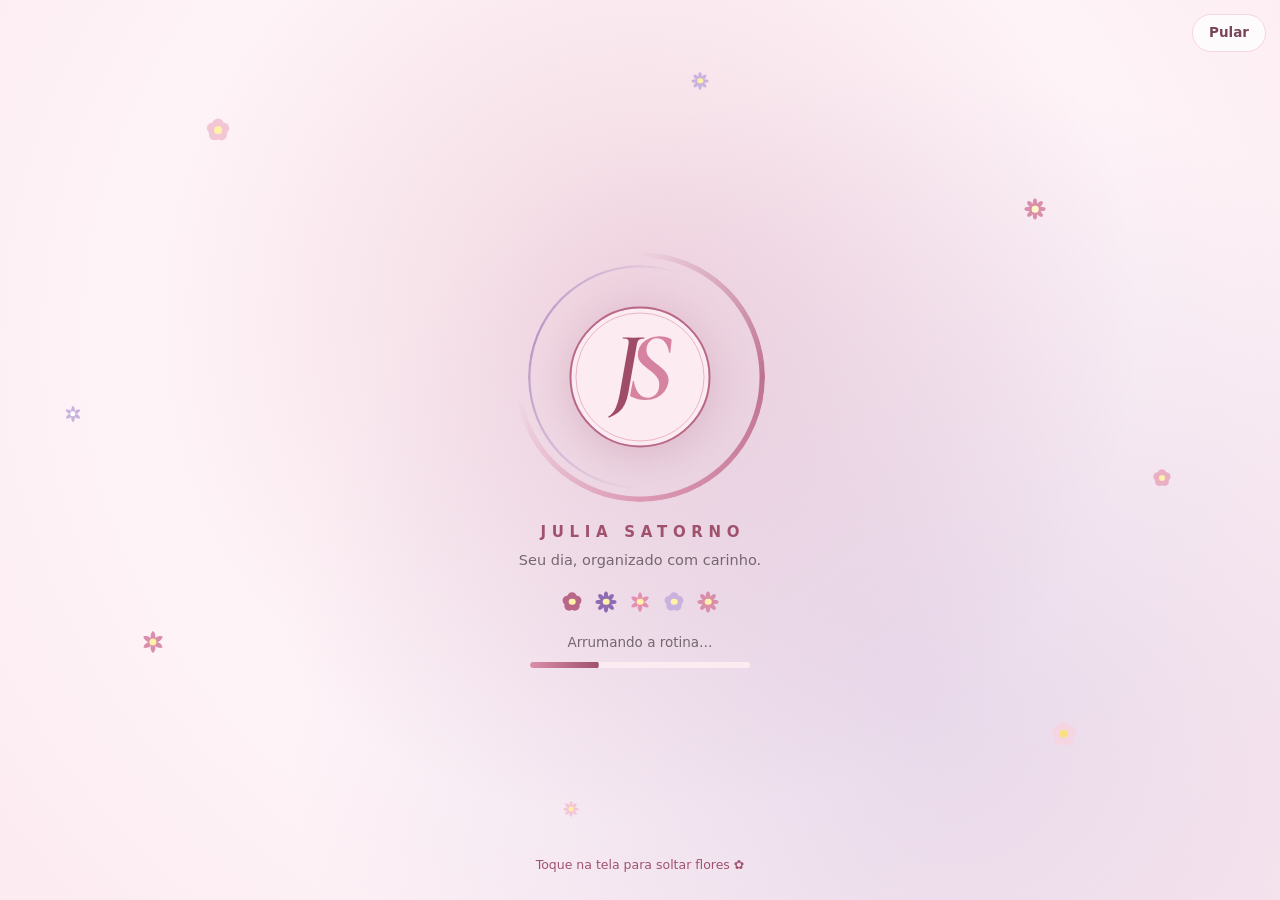
==== index.html @ 81d5b89b "Versão 2.4.1: com treino em andamento, o app abre direto nele - Abrir ou voltar para o app com trein" ====
<!doctype html>
<html lang="pt-BR">
<head>
  <meta charset="utf-8">
  <meta name="viewport" content="width=device-width, initial-scale=1, viewport-fit=cover">
  <title>J.S.</title>
  <meta name="description" content="J.S. — rotina, treino, alimentação, cronograma capilar, corpo e finanças da Julia Satorno.">
  <meta name="theme-color" content="#FFF7FA">
  <script>
    // Decide antes da primeira pintura se a intro aparece (evita "piscar" quando está desligada).
    // Também decide se as animações ficam reduzidas (preferência do sistema, a menos que a usuária force).
    (function (h) {
      var d = {};
      try { d = JSON.parse(localStorage.getItem('js-app-dados') || '{}') || {}; } catch (e) { /* sem dados */ }
      var s = d.settings || {};
      // Para onde o app abre. O toque atrás do próprio celular só consegue "abrir o app";
      // então, com treino em andamento ou num dia de treino ainda não feito, ele abre direto no treino.
      // settings.openWorkout: 'auto' (padrão) | 'sempre' | 'nunca'.
      window.JS_OPEN = function (d, now) {
        if (!d || typeof d !== 'object') return null;
        var st = d.settings || {}, mode = st.openWorkout || 'auto';
        var ses = d.workoutSessions || [];
        var p = function (n) { return (n < 10 ? '0' : '') + n; };
        var key = now.getFullYear() + '-' + p(now.getMonth() + 1) + '-' + p(now.getDate());
        // Treino em andamento: abre nele se for de hoje ou se teve série nas últimas 6 horas
        // (conta a partir da última série, não só do início do treino).
        var lastAct = function (x) {
          var t = new Date(x.startedAt).getTime() || 0;
          (x.items || []).forEach(function (it) { (it && it.sets || []).forEach(function (st) { var a = new Date(st && st.at).getTime(); if (a > t) t = a; }); });
          return t;
        };
        for (var i = 0; i < ses.length; i++) {
          if (ses[i] && ses[i].status === 'active' && (ses[i].date === key || now - lastAct(ses[i]) < 6 * 3600000)) return 'sessao';
        }
        if (mode === 'nunca') return null;
        var plans = d.workoutPlans || [];
        if (!plans.length) return null;
        if (mode === 'sempre') return 'treino';
        var w = d.workout || {}, id = (w.overrides && w.overrides[key]) || (w.week && w.week[now.getDay()]);
        if (!id || id === 'rest' || !plans.some(function (x) { return x && x.id === id; })) return null;
        return ses.some(function (x) { return x && x.date === key && x.status === 'done'; }) ? null : 'treino';
      };
      var asked = (location.hash || '').replace(/^#\/?/, '');
      var auto = window.JS_OPEN(d, new Date()), nav = '';
      try { nav = ((performance.getEntriesByType('navigation') || [])[0] || {}).type || ''; } catch (e) { /* navegador antigo */ }
      // #/registro (atalho "Registro rápido" do ícone): abre a telinha, também sem a intro.
      // Com treino em andamento, abrir o app sempre leva para ele, mesmo que o endereço guardado
      // no ícone tenha outra aba (ex.: #/inicio). Só recarregar a página mantém a aba que estava aberta.
      var target = asked === 'registro' ? 'registro' : (auto === 'sessao' && nav !== 'reload') ? 'sessao' : asked ? null : auto;
      if (target && target !== 'registro') history.replaceState(null, '', '#/' + target);
      window.JS_OPENED_TARGET = target;
      // Abrindo direto no treino, pula a intro (é para ser rápido).
      if (s.intro !== false && !target) h.classList.add('intro-on');
      var sys = !!(window.matchMedia && matchMedia('(prefers-reduced-motion: reduce)').matches);
      if (sys && s.animations !== 'on') h.classList.add('reduce-motion');
    })(document.documentElement);
  </script>
  <meta name="color-scheme" content="light">
  <meta name="mobile-web-app-capable" content="yes">
  <meta name="apple-mobile-web-app-capable" content="yes">
  <meta name="apple-mobile-web-app-title" content="J.S.">
  <meta name="apple-mobile-web-app-status-bar-style" content="default">
  <link rel="manifest" href="manifest.webmanifest">
  <link rel="icon" href="icons/favicon.svg" type="image/svg+xml">
  <link rel="icon" href="icons/icon-192.png" type="image/png" sizes="192x192">
  <link rel="apple-touch-icon" href="icons/apple-touch-icon.png">
  <link rel="stylesheet" href="css/style.css">
  <link rel="stylesheet" href="css/v2.css">
</head>
<body>
  <!--logo:inicio--><svg width="0" height="0" style="position:absolute" aria-hidden="true" focusable="false"><defs><path id="js-j" transform="translate(256 256) scale(0.9305) translate(-264.07 -280.22)" pathLength="1" d="M178.75 392.11L178.75 392.11Q178.21 392.38 177.40 391.03Q176.59 389.68 177.13 389.14L177.13 389.14Q189.82 381.58 196.84 366.46Q203.86 351.34 207.91 329.20L207.91 329.20L231.94 193.12Q234.10 181.51 231.26 178Q228.43 174.49 217.36 174.49L217.36 174.49Q216.55 174.49 216.55 172.87Q216.55 171.25 217.36 171.25L217.36 171.25Q223.30 171.25 230.59 171.66Q237.88 172.06 245.98 172.06L245.98 172.06Q255.43 172.06 262.72 171.66Q270.01 171.25 275.68 171.25L275.68 171.25Q276.49 171.25 276.49 172.87Q276.49 174.49 275.68 174.49L275.68 174.49Q268.12 174.49 264.07 176.11Q260.02 177.73 258.13 181.78Q256.24 185.83 254.89 193.66L254.89 193.66L232.21 321.91Q228.43 342.97 221.95 356.20Q215.47 369.43 205.07 377.53Q194.68 385.63 178.75 392.11Z"/><path id="js-s" transform="translate(256 256) scale(0.9305) translate(-264.07 -280.22)" pathLength="1" d="M277.99 343.24L277.99 343.24Q268.53 343.24 258.95 341.21Q249.36 339.19 238.83 334.06L238.83 334.06Q237.75 333.25 237.21 332.04Q236.67 330.82 237.21 328.93L237.21 328.93L244.23 291.67Q244.23 290.32 245.72 290.32Q247.20 290.32 247.20 291.67L247.20 291.67Q249.63 305.98 254.49 316.24Q259.36 326.50 266.91 332.04Q274.47 337.57 285.00 337.57L285.00 337.57Q292.83 337.57 299.45 334.19Q306.06 330.82 310.65 324.48Q315.25 318.13 316.59 308.41L316.59 308.41Q318.75 296.53 314.84 287.89Q310.92 279.25 303.63 272.37Q296.34 265.48 287.97 259.54L287.97 259.54Q279.61 253.33 272.04 246.58Q264.49 239.83 260.57 231.06Q256.65 222.28 258.81 210.13L258.81 210.13Q261.78 195.82 270.69 186.64Q279.61 177.46 291.89 172.87Q304.17 168.28 317.13 168.28L317.13 168.28Q324.15 168.28 331.99 169.76Q339.81 171.25 347.91 174.76L347.91 174.76Q351.69 176.65 351.15 179.35L351.15 179.35L347.38 212.56Q347.11 213.64 345.75 213.64Q344.40 213.64 344.13 212.56L344.13 212.56Q342.25 201.22 337.79 192.44Q333.33 183.67 326.72 178.54Q320.11 173.41 310.92 173.41L310.92 173.41Q302.01 173.41 296.07 177.46Q290.13 181.51 286.76 187.58Q283.38 193.66 282.31 199.60L282.31 199.60Q280.41 210.40 284.19 218.09Q287.97 225.79 295.13 232Q302.28 238.21 310.12 244.42L310.12 244.42Q319.02 250.90 327.13 258.19Q335.23 265.48 339.68 274.93Q344.13 284.38 341.98 297.07L341.98 297.07Q339.54 309.76 331.44 320.29Q323.34 330.82 309.98 337.03Q296.62 343.24 277.99 343.24Z"/><path id="js-word" d="M-2.30 19.30L-2.30 19.30Q-2.50 19.40-2.80 18.90Q-3.10 18.40-2.90 18.20L-2.90 18.20Q1.80 15.40 4.40 9.80Q7 4.20 8.50-4L8.50-4L17.40-54.40Q18.20-58.70 17.15-60Q16.10-61.30 12-61.30L12-61.30Q11.70-61.30 11.70-61.90Q11.70-62.50 12-62.50L12-62.50Q14.20-62.50 16.90-62.35Q19.60-62.20 22.60-62.20L22.60-62.20Q26.10-62.20 28.80-62.35Q31.50-62.50 33.60-62.50L33.60-62.50Q33.90-62.50 33.90-61.90Q33.90-61.30 33.60-61.30L33.60-61.30Q30.80-61.30 29.30-60.70Q27.80-60.10 27.10-58.60Q26.40-57.10 25.90-54.20L25.90-54.20L17.50-6.70Q16.10 1.10 13.70 6Q11.30 10.90 7.45 13.90Q3.60 16.90-2.30 19.30ZM37.80 0.90L37.80 0.90Q35.50 0.90 34.05-0.50Q32.60-1.90 32.60-4.30L32.60-4.30Q32.60-6.60 34-7.95Q35.40-9.30 37.80-9.30L37.80-9.30Q40.20-9.30 41.55-7.95Q42.90-6.60 42.90-4.30L42.90-4.30Q42.90 0.90 37.80 0.90ZM69.70 1.20L69.70 1.20Q66.20 1.20 62.65 0.45Q59.10-0.30 55.20-2.20L55.20-2.20Q54.80-2.50 54.60-2.95Q54.40-3.40 54.60-4.10L54.60-4.10L57.20-17.90Q57.20-18.40 57.75-18.40Q58.30-18.40 58.30-17.90L58.30-17.90Q59.20-12.60 61.00-8.80Q62.80-5 65.60-2.95Q68.40-0.90 72.30-0.90L72.30-0.90Q75.20-0.90 77.65-2.15Q80.10-3.40 81.80-5.75Q83.50-8.10 84-11.70L84-11.70Q84.80-16.10 83.35-19.30Q81.90-22.50 79.20-25.05Q76.50-27.60 73.40-29.80L73.40-29.80Q70.30-32.10 67.50-34.60Q64.70-37.10 63.25-40.35Q61.80-43.60 62.60-48.10L62.60-48.10Q63.70-53.40 67-56.80Q70.30-60.20 74.85-61.90Q79.40-63.60 84.20-63.60L84.20-63.60Q86.80-63.60 89.70-63.05Q92.60-62.50 95.60-61.20L95.60-61.20Q97-60.50 96.80-59.50L96.80-59.50L95.40-47.20Q95.30-46.80 94.80-46.80Q94.30-46.80 94.20-47.20L94.20-47.20Q93.50-51.40 91.85-54.65Q90.20-57.90 87.75-59.80Q85.30-61.70 81.90-61.70L81.90-61.70Q78.60-61.70 76.40-60.20Q74.20-58.70 72.95-56.45Q71.70-54.20 71.30-52L71.30-52Q70.60-48 72-45.15Q73.40-42.30 76.05-40Q78.70-37.70 81.60-35.40L81.60-35.40Q84.90-33 87.90-30.30Q90.90-27.60 92.55-24.10Q94.20-20.60 93.40-15.90L93.40-15.90Q92.50-11.20 89.50-7.30Q86.50-3.40 81.55-1.10Q76.60 1.20 69.70 1.20ZM104.90 0.90L104.90 0.90Q102.60 0.90 101.15-0.50Q99.70-1.90 99.70-4.30L99.70-4.30Q99.70-6.60 101.10-7.95Q102.50-9.30 104.90-9.30L104.90-9.30Q107.30-9.30 108.65-7.95Q110-6.60 110-4.30L110-4.30Q110 0.90 104.90 0.90Z"/></defs></svg><!--logo:fim-->

  <!-- Intro animada (js/intro.js). Fica visível só com a classe "intro-on" no <html>. -->
  <div id="intro" class="intro" aria-hidden="true">
    <div class="intro-glow g1"></div>
    <div class="intro-glow g2"></div>
    <div class="intro-petals">
      <i class="flw f1" style="--t:13%;--l:16%;--s:26px;--c:#F3C6D6;--d:3.6s;--dl:0s"></i>
      <i class="flw f2" style="--t:22%;--l:80%;--s:22px;--c:#D98EAA;--cc:#FFF6C9;--d:4.1s;--dl:.5s"></i>
      <i class="flw f3" style="--t:70%;--l:11%;--s:24px;--c:#D98EAA;--d:3.3s;--dl:.9s"></i>
      <i class="flw f1" style="--t:80%;--l:82%;--s:28px;--c:#F5D5E1;--cc:#F9E07F;--d:3.9s;--dl:.3s"></i>
      <i class="flw f2" style="--t:8%;--l:54%;--s:18px;--c:#C9B3DE;--d:4.4s;--dl:.7s"></i>
      <i class="flw f3" style="--t:45%;--l:5%;--s:18px;--c:#C9B3DE;--cc:#FFFFFF;--d:3.7s;--dl:1.1s"></i>
      <i class="flw f1" style="--t:52%;--l:90%;--s:20px;--c:#E9AFC4;--d:4.2s;--dl:.2s"></i>
      <i class="flw f2" style="--t:89%;--l:44%;--s:16px;--c:#F3C6D6;--d:3.5s;--dl:.6s"></i>
    </div>
    <button type="button" class="intro-skip" tabindex="-1">Pular</button>
    <div class="intro-stage">
      <div class="intro-pop">
        <div class="intro-ring"></div>
        <div class="intro-ring r2"></div>
        <svg class="intro-logo" viewBox="0 0 512 512">
          <defs>
            <clipPath id="intro-clip"><circle cx="256" cy="256" r="163"/></clipPath>
            <linearGradient id="intro-shine-g" x1="0" x2="1" y1="0" y2="0">
              <stop offset="0" stop-color="#fff" stop-opacity="0"/>
              <stop offset=".5" stop-color="#fff" stop-opacity=".8"/>
              <stop offset="1" stop-color="#fff" stop-opacity="0"/>
            </linearGradient>
          </defs>
          <!-- 1. disco rosa surge  2. anéis se desenham  3. J e S são escritos e preenchidos
               4. brilho atravessa a logo  5. estrelinhas piscam -->
          <circle class="i-disc" cx="256" cy="256" r="176" fill="#FCEBF1"/>
          <circle class="i-ring" cx="256" cy="256" r="178" fill="none" stroke="#B96788" stroke-width="5" pathLength="1"/>
          <circle class="i-ring i-ring2" cx="256" cy="256" r="164" fill="none" stroke="#D98EAA" stroke-width="1.5" pathLength="1"/>
          <use class="i-letter i-j" href="#js-j" fill="#A0526D" stroke="#A0526D"/>
          <use class="i-letter i-s" href="#js-s" fill="#D98EAA" stroke="#C27391"/>
          <g clip-path="url(#intro-clip)"><g transform="skewX(-18)"><rect class="i-shine" x="-80" y="60" width="160" height="400" fill="url(#intro-shine-g)"/></g></g>
          <g fill="#B96788">
            <g transform="translate(404 108)"><path class="i-spark k1" d="M0-16C1.6-2.4 2.4-1.6 16 0 2.4 1.6 1.6 2.4 0 16-1.6 2.4-2.4 1.6-16 0-2.4-1.6-1.6-2.4 0-16Z"/></g>
            <g transform="translate(70 196) scale(.7)"><path class="i-spark k2" d="M0-16C1.6-2.4 2.4-1.6 16 0 2.4 1.6 1.6 2.4 0 16-1.6 2.4-2.4 1.6-16 0-2.4-1.6-1.6-2.4 0-16Z"/></g>
            <g transform="translate(432 372) scale(.85)"><path class="i-spark k3" d="M0-16C1.6-2.4 2.4-1.6 16 0 2.4 1.6 1.6 2.4 0 16-1.6 2.4-2.4 1.6-16 0-2.4-1.6-1.6-2.4 0-16Z"/></g>
          </g>
        </svg>
      </div>
    </div>
    <div class="intro-text">
      <span class="intro-kicker">Julia Satorno</span>
      <span class="intro-tag">Seu dia, organizado com carinho.</span>
    </div>
    <div class="intro-mods" aria-hidden="true"><i class="flw f1"></i><i class="flw f2"></i><i class="flw f3"></i><i class="flw f1"></i><i class="flw f2"></i></div>
    <div class="intro-status">
      <span class="intro-msg">Organizando sua rotina…</span>
      <div class="intro-bar"><span></span></div>
    </div>
    <p class="intro-hint">Toque na tela para soltar flores ✿</p>
  </div>

  <header class="topbar">
    <div class="topbar-inner">
      <a class="brand" href="#/inicio" aria-label="J.S. — início">
        <svg class="brand-mark" viewBox="0 0 512 512" aria-hidden="true">
          <rect width="512" height="512" rx="120" fill="#FCEBF1"/>
          <circle cx="256" cy="256" r="178" fill="none" stroke="#B96788" stroke-width="13"/>
          <use href="#js-j" fill="#A0526D" style="mix-blend-mode:multiply"/>
          <use href="#js-s" fill="#D98EAA" style="mix-blend-mode:multiply"/>
        </svg>
        <svg class="brand-word" viewBox="-4.0 -64.6 115.0 84.9" aria-hidden="true"><use href="#js-word" fill="currentColor"/></svg>
      </a>
      <nav class="top-actions" aria-label="Atalhos">
        <a href="#/agenda" class="icon-btn" data-route-link="agenda" aria-label="Agenda" title="Agenda">
          <svg width="22" height="22" viewBox="0 0 24 24" fill="none" stroke="currentColor" stroke-width="2" stroke-linecap="round" stroke-linejoin="round" aria-hidden="true"><rect x="3" y="4" width="18" height="18" rx="2"/><path d="M16 2v4M8 2v4M3 10h18"/></svg>
        </a>
        <a href="#/config" class="icon-btn" data-route-link="config" aria-label="Configurações" title="Configurações">
          <svg width="22" height="22" viewBox="0 0 24 24" fill="none" stroke="currentColor" stroke-width="2" stroke-linecap="round" stroke-linejoin="round" aria-hidden="true"><path d="M4 21v-7M4 10V3M12 21v-9M12 8V3M20 21v-5M20 12V3M1 14h6M9 8h6M17 16h6"/></svg>
        </a>
      </nav>
    </div>
  </header>

  <main id="main" class="content" tabindex="-1">
    <noscript><p class="card">O J.S. precisa do JavaScript ativado para funcionar.</p></noscript>
  </main>

  <button type="button" id="fab" class="fab" hidden aria-label="Adicionar">
    <svg width="26" height="26" viewBox="0 0 24 24" fill="none" stroke="currentColor" stroke-width="2.4" stroke-linecap="round" aria-hidden="true"><path d="M12 5v14M5 12h14"/></svg>
  </button>

  <nav class="tabbar" aria-label="Navegação principal">
    <div class="tabbar-inner">
      <a href="#/inicio" data-route-link="inicio">
        <svg width="22" height="22" viewBox="0 0 24 24" fill="none" stroke="currentColor" stroke-width="2" stroke-linecap="round" stroke-linejoin="round" aria-hidden="true"><path d="M3 10.5 12 3l9 7.5"/><path d="M5 9.5V21h14V9.5"/><path d="M10 21v-6h4v6"/></svg>
        <span>Início</span>
      </a>
      <a href="#/rotina" data-route-link="rotina">
        <svg width="22" height="22" viewBox="0 0 24 24" fill="none" stroke="currentColor" stroke-width="2" stroke-linecap="round" stroke-linejoin="round" aria-hidden="true"><path d="m3 6 2 2 4-4"/><path d="m3 14 2 2 4-4"/><path d="M13 6h8"/><path d="M13 14h8"/><path d="M13 20h8"/></svg>
        <span>Rotina</span>
      </a>
      <a href="#/treino" data-route-link="treino">
        <svg width="22" height="22" viewBox="0 0 24 24" fill="none" stroke="currentColor" stroke-width="2" stroke-linecap="round" stroke-linejoin="round" aria-hidden="true"><path d="M6.5 6.5v11M17.5 6.5v11M3.5 9v6M20.5 9v6M6.5 12h11"/></svg>
        <span>Treino</span>
      </a>
      <a href="#/alimentacao" data-route-link="alimentacao">
        <svg width="22" height="22" viewBox="0 0 24 24" fill="none" stroke="currentColor" stroke-width="2" stroke-linecap="round" stroke-linejoin="round" aria-hidden="true"><path d="M3 2v7c0 1.1.9 2 2 2h4a2 2 0 0 0 2-2V2"/><path d="M7 2v20"/><path d="M21 15V2a5 5 0 0 0-5 5v6c0 1.1.9 2 2 2h3Zm0 0v7"/></svg>
        <span>Alimentação</span>
      </a>
      <a href="#/mais" data-route-link="mais" class="phone-only">
        <svg width="22" height="22" viewBox="0 0 24 24" fill="none" stroke="currentColor" stroke-width="2" stroke-linecap="round" stroke-linejoin="round" aria-hidden="true"><rect x="3" y="3" width="7" height="7" rx="1.5"/><rect x="14" y="3" width="7" height="7" rx="1.5"/><rect x="3" y="14" width="7" height="7" rx="1.5"/><rect x="14" y="14" width="7" height="7" rx="1.5"/></svg>
        <span>Mais</span>
      </a>
      <!-- Em tablet/computador, a barra vira lateral e mostra todos os módulos. -->
      <a href="#/autocuidado" data-route-link="autocuidado" class="rail-only">
        <svg width="22" height="22" viewBox="0 0 24 24" fill="none" stroke="currentColor" stroke-width="2" stroke-linecap="round" stroke-linejoin="round" aria-hidden="true"><circle cx="12" cy="7" r="3"/><circle cx="17" cy="12" r="3"/><circle cx="12" cy="17" r="3"/><circle cx="7" cy="12" r="3"/><circle cx="12" cy="12" r="1.5"/></svg>
        <span>Capilar</span>
      </a>
      <a href="#/financeiro" data-route-link="financeiro" class="rail-only">
        <svg width="22" height="22" viewBox="0 0 24 24" fill="none" stroke="currentColor" stroke-width="2" stroke-linecap="round" stroke-linejoin="round" aria-hidden="true"><path d="M19 7V4a1 1 0 0 0-1-1H5a2 2 0 0 0 0 4h15a1 1 0 0 1 1 1v4h-3a2 2 0 0 0 0 4h3a1 1 0 0 0 1-1v-2a1 1 0 0 0-1-1"/><path d="M3 5v14a2 2 0 0 0 2 2h15a1 1 0 0 0 1-1v-4"/></svg>
        <span>Financeiro</span>
      </a>
      <a href="#/corpo" data-route-link="corpo" class="rail-only">
        <svg width="22" height="22" viewBox="0 0 24 24" fill="none" stroke="currentColor" stroke-width="2" stroke-linecap="round" stroke-linejoin="round" aria-hidden="true"><circle cx="12" cy="4.5" r="2"/><path d="M5 9h14M12 9v6M9 22l3-7 3 7"/></svg>
        <span>Corpo</span>
      </a>
      <a href="#/graficos" data-route-link="graficos" class="rail-only">
        <svg width="22" height="22" viewBox="0 0 24 24" fill="none" stroke="currentColor" stroke-width="2" stroke-linecap="round" stroke-linejoin="round" aria-hidden="true"><path d="M3 3v18h18"/><path d="m7 15 4-4 3 3 5-6"/></svg>
        <span>Gráficos</span>
      </a>
    </div>
  </nav>

  <dialog id="sheet" class="sheet" aria-label="Formulário"></dialog>
  <dialog id="confirm" class="confirm" aria-label="Confirmação"></dialog>
  <div id="toast" class="toast" role="status" aria-live="polite" popover="manual"></div>

  <script src="js/intro.js" defer></script>
  <script src="js/core.js" defer></script>
  <script src="js/regras.js" defer></script>
  <script src="js/dados/exercicios.js" defer></script>
  <script src="js/exanim.js" defer></script>
  <script src="js/dados/animacoes.js" defer></script>
  <script src="js/dados/alimentos.js" defer></script>
  <script src="js/dados/cardapios.js" defer></script>
  <script src="js/regras-treino.js" defer></script>
  <script src="js/regras-corpo.js" defer></script>
  <script src="js/regras-nutricao.js" defer></script>
  <script src="js/toque.js" defer></script>
  <script src="js/ui.js" defer></script>
  <script src="js/anim.js" defer></script>
  <script src="js/graficos.js" defer></script>
  <script src="js/store.js" defer></script>
  <script src="js/notify.js" defer></script>
  <script src="js/config.js" defer></script>
  <script src="js/push.js" defer></script>
  <script src="js/telas/rotina.js" defer></script>
  <script src="js/telas/autocuidado.js" defer></script>
  <script src="js/telas/alimentacao.js" defer></script>
  <script src="js/telas/financeiro.js" defer></script>
  <script src="js/telas/treino.js" defer></script>
  <script src="js/telas/sessao.js" defer></script>
  <script src="js/telas/corpo.js" defer></script>
  <script src="js/telas/graficos.js" defer></script>
  <script src="js/telas/mais.js" defer></script>
  <script src="js/registro.js" defer></script>
  <script src="js/telas/inicio.js" defer></script>
  <script src="js/telas/agenda.js" defer></script>
  <script src="js/telas/config.js" defer></script>
  <script src="js/app.js" defer></script>
</body>
</html>
---- css/style.css ----
/* J.S. — visual delicado em rosa. Paleta do design system do projeto;
   rose700 e muted foram escurecidos um pouco para garantir leitura (contraste AA). */
:root {
  --rose50: #FFF7FA;
  --rose100: #FCEBF1;
  --rose200: #F5D5E1;
  --rose400: #D98EAA;
  --rose600: #B96788;
  --rose700: #A0526D;
  --rose800: #78465A;
  --bg: #FFFBFC;
  --surface: #FFFFFF;
  --text: #30262B;
  --muted: #75676F;
  --border: #F0E3E8;
  --success: #39865A;
  --success-bg: #E6F4EC;
  --warning: #B7791F;
  --danger: #B54747;
  --danger-bg: #FBEAEA;
  --m-task: #B96788;
  --m-hair: #8F6BB3;
  --m-meal: #3F8C86;
  --m-bill: #B7791F;
  --radius: 18px;
  --radius-sm: 12px;
  --shadow: 0 1px 2px rgba(120, 70, 90, .06), 0 4px 16px rgba(120, 70, 90, .06);
  --tabbar-h: 64px;
  --safe-b: env(safe-area-inset-bottom, 0px);
  --safe-t: env(safe-area-inset-top, 0px);
  --font: system-ui, -apple-system, "Segoe UI", Roboto, "Helvetica Neue", Arial, sans-serif;
  --serif: Georgia, "Times New Roman", serif;
  color-scheme: light;
}

* { box-sizing: border-box; }
html { -webkit-text-size-adjust: 100%; }
body {
  margin: 0;
  font-family: var(--font);
  font-size: 15px;
  line-height: 1.45;
  color: var(--text);
  background: var(--bg);
  -webkit-tap-highlight-color: transparent;
  overflow-x: hidden;
}
button, input, select, textarea { font: inherit; color: inherit; }
button { cursor: pointer; }
a { color: var(--rose700); }
h1, h2, h3 { margin: 0; line-height: 1.25; }
p { margin: 0; }
[hidden] { display: none !important; }
:focus-visible { outline: 2px solid var(--rose600); outline-offset: 2px; }
.ic { flex: none; }

/* ---------- Estrutura ---------- */
.topbar {
  position: sticky; top: 0; z-index: 20;
  background: rgba(255, 247, 250, .94);
  backdrop-filter: saturate(1.4) blur(10px);
  -webkit-backdrop-filter: saturate(1.4) blur(10px);
  border-bottom: 1px solid var(--border);
  padding-top: var(--safe-t);
}
.topbar-inner { max-width: 600px; margin: 0 auto; height: 56px; padding: 0 8px 0 16px; display: flex; align-items: center; justify-content: space-between; }
.brand { display: flex; align-items: center; gap: 9px; color: var(--rose700); text-decoration: none; }
.brand-mark { width: 34px; height: 34px; border-radius: 10px; box-shadow: 0 0 0 1px var(--rose200), 0 2px 6px rgba(160, 82, 109, .12); }
.brand-word { height: 23px; width: auto; }
.top-actions { display: flex; gap: 2px; }
.top-actions .icon-btn.active { color: var(--rose700); background: var(--rose100); }

.content { max-width: 600px; margin: 0 auto; padding: 16px 16px calc(var(--tabbar-h) + 96px + var(--safe-b)); outline: none; }

.tabbar {
  position: fixed; left: 0; right: 0; bottom: 0; z-index: 20;
  background: rgba(255, 255, 255, .97);
  border-top: 1px solid var(--border);
  padding-bottom: var(--safe-b);
}
.tabbar-inner { max-width: 600px; margin: 0 auto; height: var(--tabbar-h); display: grid; grid-template-columns: repeat(5, 1fr); }
.tabbar a {
  display: flex; flex-direction: column; align-items: center; justify-content: center; gap: 3px;
  color: var(--muted); text-decoration: none; font-size: 11px; font-weight: 600; min-width: 0;
}
.tabbar a svg { padding: 3px 14px; box-sizing: content-box; border-radius: 99px; transition: background .2s; }
.tabbar a.active { color: var(--rose700); }
.tabbar a.active svg { background: var(--rose100); }
.tabbar a span { white-space: nowrap; overflow: hidden; text-overflow: ellipsis; max-width: 100%; }

.fab {
  position: fixed; z-index: 21;
  right: max(16px, calc(50vw - 284px));
  bottom: calc(var(--tabbar-h) + 16px + var(--safe-b));
  width: 58px; height: 58px; border-radius: 20px; border: 0;
  background: var(--rose700); color: #fff;
  display: grid; place-items: center;
  box-shadow: 0 6px 18px rgba(160, 82, 109, .35);
  transition: transform .25s cubic-bezier(.34, 1.56, .64, 1), box-shadow .2s;
}
.fab:active { transform: scale(.9) rotate(90deg); box-shadow: 0 3px 10px rgba(160, 82, 109, .3); }

/* ---------- Títulos ---------- */
.page-title { font-size: 26px; font-weight: 800; margin: 4px 0 12px; letter-spacing: -.3px; }
.page-sub { color: var(--muted); margin: -6px 0 16px; }
.hero { padding: 4px 0 16px; }
.hero h1 { font-size: 27px; font-weight: 800; margin: 6px 0 2px; letter-spacing: -.3px; }
.eyebrow { color: var(--rose700); font-size: 11px; font-weight: 700; letter-spacing: 1.6px; }
.muted { color: var(--muted); }
.small { font-size: 13px; }
.note { color: var(--muted); font-size: 12.5px; text-align: center; margin: 20px 8px 0; }
.about { color: var(--muted); font-size: 12px; text-align: center; margin-top: 20px; }

/* ---------- Cartões e blocos ---------- */
.card {
  background: var(--surface); border: 1px solid var(--border); border-radius: var(--radius);
  padding: 16px; margin-bottom: 12px; box-shadow: var(--shadow);
}
.card.warn { border-color: #F2CACA; background: #FFFAFA; }
.card-head { display: flex; align-items: center; justify-content: space-between; gap: 8px; margin-bottom: 10px; }
.card-head h2 { font-size: 16px; font-weight: 700; color: var(--rose800); display: flex; align-items: center; gap: 8px; }
.card.warn .card-head h2 { color: var(--danger); }
.block { margin-bottom: 18px; }
.block-head { display: flex; align-items: center; justify-content: space-between; margin: 0 2px 8px; }
.block-head h2 { font-size: 13px; font-weight: 700; color: var(--rose800); text-transform: uppercase; letter-spacing: .8px; }
.count { font-size: 12px; font-weight: 700; color: var(--rose800); background: var(--rose100); border-radius: 99px; padding: 2px 9px; }
.count.danger { color: var(--danger); background: var(--danger-bg); }
.link { display: inline-flex; align-items: center; gap: 2px; margin-top: 8px; background: none; border: 0; padding: 6px 0; color: var(--rose700); font-weight: 600; font-size: 14px; }

.grid2 { display: grid; grid-template-columns: 1fr 1fr; gap: 12px; margin-bottom: 12px; }
.mini-card {
  text-align: left; background: var(--surface); border: 1px solid var(--border); border-radius: var(--radius);
  padding: 14px; box-shadow: var(--shadow); display: flex; flex-direction: column; gap: 4px; min-height: 104px; min-width: 0;
}
.mini-card strong { font-size: 15px; overflow-wrap: anywhere; }
.mini-card span:last-child { color: var(--muted); font-size: 13px; }
.mini-label { display: flex; align-items: center; gap: 6px; font-size: 12px; font-weight: 700; margin-bottom: 4px; }
.m-hair .mini-label { color: var(--m-hair); }
.m-meal .mini-label { color: var(--m-meal); }

.banner {
  display: flex; align-items: center; gap: 12px; flex-wrap: wrap;
  background: var(--rose100); border: 1px solid var(--rose200); border-radius: var(--radius);
  padding: 12px 14px; margin-bottom: 12px;
}
.banner.soft { background: var(--rose50); }
.banner > div { flex: 1; min-width: 160px; }
.banner strong { display: block; color: var(--rose800); }
.banner p { color: var(--muted); font-size: 13px; }
.banner-ic { width: 38px; height: 38px; border-radius: 12px; background: #fff; color: var(--rose700); display: grid; place-items: center; flex: none; }
.banner-actions { display: flex; gap: 6px; flex: none !important; min-width: 0 !important; }

.progress { height: 8px; background: var(--rose100); border-radius: 99px; overflow: hidden; margin: 2px 0 10px; }
.progress span { display: block; height: 100%; background: linear-gradient(90deg, var(--rose400), var(--rose600)); border-radius: 99px; transition: width .8s cubic-bezier(.2, .8, .2, 1); }
.done-msg { color: var(--success); font-weight: 600; padding: 6px 0; }

.summary { display: grid; grid-template-columns: 1fr 1fr; gap: 10px; margin-bottom: 18px; }
.stat { background: var(--surface); border: 1px solid var(--border); border-radius: 16px; padding: 12px 14px; display: flex; flex-direction: column; gap: 2px; min-width: 0; }
.stat strong { font-size: 18px; letter-spacing: -.2px; overflow-wrap: anywhere; }
.stat-label { font-size: 12px; font-weight: 700; color: var(--muted); text-transform: uppercase; letter-spacing: .6px; }
.stat-sub { font-size: 12px; color: var(--muted); }
.stat.ok strong { color: var(--success); }
.stat.bad { border-color: #F2CACA; background: #FFFAFA; }
.stat.bad strong { color: var(--danger); }

.quick h2 { font-size: 13px; font-weight: 700; color: var(--rose800); text-transform: uppercase; letter-spacing: .8px; margin: 18px 2px 8px; }
.quick-grid { display: grid; grid-template-columns: repeat(4, 1fr); gap: 8px; }
.quick-btn {
  display: flex; flex-direction: column; align-items: center; gap: 6px; padding: 12px 4px;
  background: var(--surface); border: 1px solid var(--border); border-radius: 16px; font-size: 12px; font-weight: 600; min-width: 0;
}
.quick-btn span { max-width: 100%; overflow: hidden; text-overflow: ellipsis; white-space: nowrap; }
.q-task { color: var(--m-task); } .q-hair { color: var(--m-hair); } .q-meal { color: var(--m-meal); } .q-bill { color: var(--m-bill); }
.quick-btn span { color: var(--text); }

/* ---------- Itens de lista ---------- */
.item {
  display: flex; align-items: stretch; gap: 0;
  background: var(--surface); border: 1px solid var(--border); border-radius: 14px;
  margin-bottom: 8px; min-height: 56px; overflow: hidden;
}
.card .item { box-shadow: none; }
.item-main {
  flex: 1; min-width: 0; text-align: left; background: none; border: 0; padding: 10px 14px;
  display: flex; flex-direction: column; justify-content: center; gap: 2px;
}
.item-main.static { cursor: default; }
.item .check + .item-main { padding-left: 4px; }
.item-title { font-weight: 600; font-size: 15px; overflow-wrap: anywhere; display: flex; align-items: center; gap: 8px; }
.item-meta { color: var(--muted); font-size: 13px; display: flex; align-items: center; flex-wrap: wrap; gap: 4px; }
.item-icons { display: inline-flex; gap: 4px; color: var(--rose600); }
.item-flags { display: flex; flex-wrap: wrap; gap: 4px; margin-top: 3px; }
.item-note { font-size: 13px; color: var(--text); opacity: .85; }
.item-row { display: flex; align-items: center; justify-content: space-between; gap: 10px; min-width: 0; }
.item-row .item-title { min-width: 0; }
.amount { font-weight: 700; white-space: nowrap; font-variant-numeric: tabular-nums; }

.check {
  flex: none; width: 52px; background: none; border: 0; display: grid; place-items: center; color: transparent; padding: 0;
}
.check::before { content: ""; position: absolute; }
.check svg { width: 26px; height: 26px; padding: 4px; border: 2px solid var(--rose400); border-radius: 50%; box-sizing: border-box; transition: all .15s; }
.check.on svg { background: var(--rose600); border-color: var(--rose600); color: #fff; }
.item .check:last-child svg { border-color: var(--m-meal); }
.item .check.on:last-child svg { background: var(--m-meal); border-color: var(--m-meal); }

.item.done .item-title { text-decoration: line-through; color: var(--muted); }
/* Tarefas: o risco é desenhado (animável) em vez do line-through comum. */
.item.task.done .item-title { text-decoration: none; }
.item.task .tt { background: linear-gradient(currentColor, currentColor) no-repeat 0 62% / 0 1.5px; -webkit-box-decoration-break: clone; box-decoration-break: clone; }
.item.task.done .tt { background-size: 100% 1.5px; }
.item.overdue { border-color: #F2CACA; }
.item.skipped { opacity: .65; }
.item.paused { opacity: .7; }
.item.voided .item-title, .item.voided .amount { text-decoration: line-through; color: var(--muted); }

.item.hair { border-left: 4px solid var(--m-hair); }
.dot { width: 9px; height: 9px; border-radius: 50%; background: var(--m-hair); flex: none; display: inline-block; }
.item.hair.h-hyd { border-left-color: #5B8DB8; } .h-hyd .dot { background: #5B8DB8; }
.item.hair.h-nut { border-left-color: #C0803A; } .h-nut .dot { background: #C0803A; }
.item.hair.h-rec { border-left-color: var(--rose800); } .h-rec .dot { background: var(--rose800); }
.item.hair.h-cus { border-left-color: var(--m-hair); } .h-cus .dot { background: var(--m-hair); }
.item.hair.overdue { border-top-color: #F2CACA; border-right-color: #F2CACA; border-bottom-color: #F2CACA; }

.item.bill { border-left: 4px solid var(--rose200); }
.item.bill.st-overdue { border-left-color: var(--danger); }
.item.bill.st-paid { border-left-color: var(--success); }
.item.bill.st-cancelled { opacity: .6; }

.time-badge {
  flex: none; width: 64px; display: grid; place-items: center; font-weight: 700; font-variant-numeric: tabular-nums;
  color: var(--m-meal); background: #EEF7F6; font-size: 15px;
}
.wd-mini { display: inline-flex; gap: 3px; }
.wd-mini span { width: 18px; height: 18px; border-radius: 50%; font-size: 10px; font-weight: 700; display: grid; place-items: center; color: #B9AEB4; background: #F7F2F4; }
.wd-mini span.on { color: #fff; background: var(--m-meal); }

.tag { display: inline-flex; align-items: center; font-size: 11.5px; font-weight: 700; padding: 2px 8px; border-radius: 99px; background: var(--rose100); color: var(--rose800); white-space: nowrap; }
.tag.danger { background: var(--danger-bg); color: var(--danger); }
.tag.success { background: var(--success-bg); color: #2C6B47; }
.tag.high { background: #FDF1E2; color: #8A5A14; }
.tag.muted { background: #F3EFF1; color: var(--muted); }
.tag.soft { background: var(--rose50); color: var(--rose800); border: 1px solid var(--rose200); }

.empty { text-align: center; padding: 22px 16px; background: var(--surface); border: 1px dashed var(--rose200); border-radius: var(--radius); }
.empty-ic { width: 52px; height: 52px; border-radius: 18px; margin: 0 auto 10px; display: grid; place-items: center; color: var(--rose600); background: var(--rose100); }
.empty p { color: var(--muted); margin-bottom: 12px; }

/* ---------- Botões ---------- */
.btn {
  display: inline-flex; align-items: center; justify-content: center; gap: 6px;
  min-height: 46px; padding: 0 18px; border-radius: var(--radius-sm); border: 1px solid transparent;
  font-weight: 650; font-size: 15px; background: var(--rose100); color: var(--rose800); text-decoration: none;
}
.btn.small { min-height: 36px; padding: 0 12px; font-size: 13.5px; }
.btn.full { width: 100%; margin-top: 4px; }
.btn.primary { background: var(--rose700); color: #fff; }
.btn.soft { background: var(--rose100); color: var(--rose800); }
.btn.ghost { background: transparent; color: var(--rose800); }
.btn.danger { background: var(--danger-bg); color: var(--danger); }
.btn.danger-solid { background: var(--danger); color: #fff; }
.btn:active { filter: brightness(.95); }
.btn-row { display: flex; gap: 8px; margin-bottom: 18px; flex-wrap: wrap; }
.btn-row .btn { flex: 1 1 auto; padding: 0 14px; white-space: nowrap; }
.btn-col { display: flex; flex-direction: column; gap: 8px; margin: 12px 0 8px; }
.icon-btn { width: 44px; height: 44px; border-radius: 12px; border: 0; background: transparent; color: var(--rose800); display: grid; place-items: center; }
.icon-btn:active { background: var(--rose100); }

.segmented { display: grid; grid-auto-flow: column; grid-auto-columns: 1fr; background: var(--rose100); border-radius: 14px; padding: 4px; margin-bottom: 16px; gap: 4px; }
.segmented button { border: 0; background: transparent; border-radius: 10px; min-height: 38px; font-weight: 650; font-size: 14px; color: var(--rose800); padding: 0 4px; }
.segmented button.on { background: #fff; box-shadow: 0 1px 3px rgba(120, 70, 90, .15); }

.month-nav { display: flex; align-items: center; justify-content: space-between; background: var(--surface); border: 1px solid var(--border); border-radius: 14px; padding: 2px; margin-bottom: 12px; }
.month-nav strong { font-size: 16px; color: var(--rose800); }

.quick-chips { display: flex; flex-wrap: wrap; gap: 6px; margin: -4px 0 14px; }
.chip { border: 1px solid var(--rose200); background: var(--rose50); color: var(--rose800); border-radius: 99px; padding: 6px 12px; font-size: 13px; font-weight: 600; }
.chip:active { background: var(--rose100); }

/* ---------- Formulários ---------- */
.field { margin-bottom: 14px; min-width: 0; }
.field.compact { margin-bottom: 14px; }
.field label, .field .label { display: block; font-size: 13px; font-weight: 650; color: var(--rose800); margin-bottom: 6px; }
.field input:not([type=checkbox]):not([type=radio]), .field select, .field textarea {
  width: 100%; min-height: 48px; padding: 10px 12px; border: 1px solid var(--rose200); border-radius: var(--radius-sm);
  background: #fff; font-size: 16px; outline: none; transition: border-color .15s, box-shadow .15s; appearance: none; -webkit-appearance: none;
}
.field select {
  background-image: url("data:image/svg+xml,%3Csvg xmlns='http://www.w3.org/2000/svg' width='16' height='16' viewBox='0 0 24 24' fill='none' stroke='%2378465A' stroke-width='2.2' stroke-linecap='round' stroke-linejoin='round'%3E%3Cpath d='m6 9 6 6 6-6'/%3E%3C/svg%3E");
  background-repeat: no-repeat; background-position: right 12px center; padding-right: 36px;
}
.field textarea { resize: vertical; min-height: 72px; }
.field input:focus, .field select:focus, .field textarea:focus { border-color: var(--rose600); box-shadow: 0 0 0 3px rgba(185, 103, 136, .18); }
.field input:disabled { background: #F8F4F6; color: var(--muted); }
.field .hint, .hint { color: var(--muted); font-size: 12.5px; margin-top: 5px; }
.hint.top { margin: 0 0 14px; }
.field .err { color: var(--danger); font-size: 13px; font-weight: 600; margin-top: 5px; display: none; }
.field.invalid .err { display: block; }
.field.invalid input, .field.invalid select, .field.invalid textarea { border-color: var(--danger); }
.row2 { display: grid; grid-template-columns: 1fr 1fr; gap: 10px; }
.seq { display: grid; grid-template-columns: 1fr 1fr; gap: 8px; }
.preview { background: var(--rose50); border: 1px solid var(--rose200); border-radius: var(--radius-sm); padding: 10px 12px; font-size: 13.5px; color: var(--rose800); }

.weekdays { display: flex; gap: 6px; flex-wrap: wrap; }
.wd input { position: absolute; opacity: 0; width: 1px; height: 1px; }
.wd span {
  width: 40px; height: 40px; border-radius: 50%; display: grid; place-items: center; font-weight: 700;
  border: 1px solid var(--rose200); color: var(--rose800); background: #fff; cursor: pointer; user-select: none;
}
.wd input:checked + span { background: var(--rose700); border-color: var(--rose700); color: #fff; }
.wd input:focus-visible + span { outline: 2px solid var(--rose600); outline-offset: 2px; }

.radio-list { display: flex; flex-direction: column; gap: 6px; }
.radio { display: flex; align-items: center; gap: 10px; padding: 10px 12px; border: 1px solid var(--rose200); border-radius: var(--radius-sm); cursor: pointer; font-weight: 500 !important; color: var(--text) !important; margin: 0 !important; font-size: 15px !important; }
.radio input { accent-color: var(--rose700); width: 18px; height: 18px; }

.switch-row { display: flex; align-items: center; justify-content: space-between; gap: 12px; padding: 10px 0; border-top: 1px solid var(--border); cursor: pointer; margin: 0 !important; }
.card .switch-row:first-of-type { border-top: 0; }
.switch-text { display: flex; flex-direction: column; min-width: 0; }
.switch-text strong { font-size: 15px; color: var(--text); font-weight: 600; }
.switch-text small { font-size: 12.5px; color: var(--muted); font-weight: 400; }
.switch {
  appearance: none; -webkit-appearance: none; flex: none; width: 48px; height: 28px; border-radius: 99px;
  background: #E3D7DC; position: relative; cursor: pointer; transition: background .2s; margin: 0;
}
.switch::after { content: ""; position: absolute; top: 3px; left: 3px; width: 22px; height: 22px; border-radius: 50%; background: #fff; box-shadow: 0 1px 3px rgba(0, 0, 0, .2); transition: transform .2s; }
.switch:checked { background: var(--rose700); }
.switch:checked::after { transform: translateX(20px); }
.ok-line { display: flex; align-items: center; gap: 6px; color: var(--success); font-weight: 600; }
.compact-banner { margin: 10px 0 6px; }
.version-row { display: flex; align-items: center; justify-content: space-between; gap: 8px; flex-wrap: wrap; margin-top: 10px; padding-top: 10px; border-top: 1px solid var(--border); }
.sub-block { margin-top: 10px; padding-top: 14px; border-top: 1px solid var(--border); display: flex; flex-direction: column; gap: 6px; }
.sub-block h3 { display: flex; align-items: center; gap: 6px; font-size: 15px; color: var(--rose800); }
.sub-block .btn-col { margin: 6px 0 2px; }
.warn-text { color: var(--danger) !important; display: flex; gap: 6px; align-items: flex-start; }
.danger-zone .card-head h2 { color: var(--danger); }

/* ---------- Agenda ---------- */
.filters { display: flex; gap: 6px; flex-wrap: wrap; margin-bottom: 12px; }
.filter { display: inline-flex; align-items: center; gap: 6px; border: 1px solid var(--border); background: #fff; color: var(--muted); border-radius: 99px; padding: 6px 12px; font-size: 13px; font-weight: 600; }
.filter .dot { opacity: .35; }
.filter.on { color: var(--text); border-color: var(--rose200); background: var(--rose50); }
.filter.on .dot { opacity: 1; }
.f-task .dot, .d-task { background: var(--m-task); }
.f-hair .dot, .d-hair { background: var(--m-hair); }
.f-meal .dot, .d-meal { background: var(--m-meal); }
.f-bill .dot, .d-bill { background: var(--m-bill); }
.cal { background: var(--surface); border: 1px solid var(--border); border-radius: var(--radius); padding: 8px; margin-bottom: 16px; box-shadow: var(--shadow); }
.cal-head, .cal-grid { display: grid; grid-template-columns: repeat(7, 1fr); gap: 2px; }
.cal-head span { text-align: center; font-size: 12px; font-weight: 700; color: var(--muted); padding: 4px 0; }
.cal-cell { aspect-ratio: 1 / 1.05; border: 0; background: transparent; border-radius: 12px; display: flex; flex-direction: column; align-items: center; justify-content: center; gap: 3px; padding: 0; min-width: 0; }
.cal-cell .n { font-size: 14px; font-weight: 600; width: 30px; height: 30px; display: grid; place-items: center; border-radius: 50%; }
.cal-cell.today .n { color: var(--rose700); box-shadow: inset 0 0 0 2px var(--rose400); }
.cal-cell.sel { background: var(--rose100); }
.cal-cell.sel .n { background: var(--rose700); color: #fff; box-shadow: none; }
.dots { display: flex; gap: 2px; height: 6px; }
.dots i { width: 6px; height: 6px; border-radius: 50%; display: block; }
.day-title { font-size: 17px; font-weight: 700; margin: 0 2px 12px; color: var(--rose800); }

/* ---------- Folhas e diálogos ---------- */
dialog { color: var(--text); }
dialog::backdrop { background: rgba(48, 38, 43, .38); }
.sheet {
  border: 0; padding: 0; margin: auto auto 0; width: 100%; max-width: 600px; max-height: 92dvh;
  border-radius: 22px 22px 0 0; background: var(--surface); box-shadow: 0 -8px 30px rgba(48, 38, 43, .18);
  overflow: hidden;
}
.sheet[open] { display: flex; }
.sheet-form { display: flex; flex-direction: column; width: 100%; max-height: 92dvh; }
.sheet-head { display: flex; align-items: flex-start; justify-content: space-between; gap: 8px; padding: 18px 12px 10px 20px; border-bottom: 1px solid var(--border); }
.sheet-head h2 { font-size: 19px; font-weight: 750; overflow-wrap: anywhere; }
.sheet-titles { min-width: 0; padding-top: 6px; }
.sheet-sub { color: var(--muted); font-size: 13.5px; margin-top: 2px; }
.sheet-body { padding: 16px 20px 8px; overflow-y: auto; overscroll-behavior: contain; flex: 1; }
.sheet-foot { display: flex; gap: 8px; padding: 12px 20px calc(12px + var(--safe-b)); border-top: 1px solid var(--border); }
.sheet-foot .btn { flex: 1; }
.sheet-detail { margin-bottom: 12px; display: flex; flex-direction: column; gap: 6px; }
.sheet-detail p { display: flex; align-items: center; gap: 6px; font-size: 14px; overflow-wrap: anywhere; }
.actions { display: flex; flex-direction: column; padding-bottom: calc(10px + var(--safe-b)); }
.action { display: flex; align-items: center; gap: 14px; min-height: 52px; padding: 0 6px; border: 0; background: none; text-align: left; font-size: 16px; font-weight: 550; color: var(--text); border-radius: 12px; }
.action svg { color: var(--rose700); }
.action:active { background: var(--rose50); }
.action.danger, .action.danger svg { color: var(--danger); }

.confirm { border: 0; padding: 0; border-radius: 22px; width: calc(100% - 32px); max-width: 400px; background: var(--surface); box-shadow: 0 10px 40px rgba(48, 38, 43, .25); }
.confirm-box { padding: 22px 20px 16px; }
.confirm-box h2 { font-size: 19px; font-weight: 750; margin-bottom: 8px; }
.confirm-box p { color: var(--muted); margin-bottom: 18px; overflow-wrap: anywhere; }
.confirm-actions { display: flex; flex-direction: column; gap: 8px; }

/* ---------- Aviso rápido ---------- */
.toast {
  position: fixed; inset: auto 16px calc(var(--tabbar-h) + 88px + var(--safe-b)) 16px; margin: 0 auto; max-width: 520px;
  background: var(--text); color: #fff; border: 0; border-radius: 14px; padding: 12px 14px; z-index: 50;
  display: none; align-items: center; gap: 12px; justify-content: space-between; box-shadow: 0 8px 24px rgba(0, 0, 0, .2); font-size: 14.5px;
}
.toast.show { display: flex; }
.toast.error { background: #7E2F2F; }
.toast button { flex: none; background: none; border: 0; color: var(--rose200); font-weight: 700; padding: 6px; }

/* ---------- Intro (js/intro.js) ---------- */
.intro { display: none; }
html.intro-on body { overflow: hidden; }
html.intro-on .intro {
  position: fixed; inset: 0; z-index: 100; display: flex; flex-direction: column; align-items: center; justify-content: center; gap: 20px;
  overflow: hidden; background: radial-gradient(circle at 50% 38%, #FFFFFF 0%, #FFF7FA 45%, #FCEBF1 100%);
  transition: opacity .6s ease; user-select: none; -webkit-user-select: none; touch-action: none; cursor: pointer;
  padding: var(--safe-t) 16px var(--safe-b);
}
.intro.leaving { opacity: 0; }
.intro.leaving .intro-pop { transform: scale(1.1); transition: transform .6s ease; }
.intro-glow { position: absolute; inset: 0; pointer-events: none; }
.intro-glow.g1 { background: radial-gradient(circle at 50% 36%, rgba(217, 142, 170, .38), transparent 58%); animation: intro-pulse 3.2s ease-in-out infinite; }
.intro-glow.g2 { background: radial-gradient(circle at 72% 78%, rgba(143, 107, 179, .2), transparent 55%); animation: intro-pulse 4.4s ease-in-out .4s infinite; }
/* Flores desenhadas (máscara SVG): a cor vem de --c e o miolo de --cc. */
:root {
  --fl1: url("data:image/svg+xml,%3Csvg xmlns='http://www.w3.org/2000/svg' viewBox='0 0 100 100'%3E%3Cg%3E%3Ccircle cx='50' cy='28' r='22'/%3E%3Ccircle cx='70.9' cy='43.2' r='22'/%3E%3Ccircle cx='62.9' cy='67.8' r='22'/%3E%3Ccircle cx='37.1' cy='67.8' r='22'/%3E%3Ccircle cx='29.1' cy='43.2' r='22'/%3E%3Ccircle cx='50' cy='50' r='16'/%3E%3C/g%3E%3C/svg%3E");
  --fl2: url("data:image/svg+xml,%3Csvg xmlns='http://www.w3.org/2000/svg' viewBox='0 0 100 100'%3E%3Cg%3E%3Cellipse cx='50' cy='25' rx='10' ry='23'/%3E%3Cellipse cx='50' cy='25' rx='10' ry='23' transform='rotate(45 50 50)'/%3E%3Cellipse cx='50' cy='25' rx='10' ry='23' transform='rotate(90 50 50)'/%3E%3Cellipse cx='50' cy='25' rx='10' ry='23' transform='rotate(135 50 50)'/%3E%3Cellipse cx='50' cy='25' rx='10' ry='23' transform='rotate(180 50 50)'/%3E%3Cellipse cx='50' cy='25' rx='10' ry='23' transform='rotate(225 50 50)'/%3E%3Cellipse cx='50' cy='25' rx='10' ry='23' transform='rotate(270 50 50)'/%3E%3Cellipse cx='50' cy='25' rx='10' ry='23' transform='rotate(315 50 50)'/%3E%3Ccircle cx='50' cy='50' r='14'/%3E%3C/g%3E%3C/svg%3E");
  --fl3: url("data:image/svg+xml,%3Csvg xmlns='http://www.w3.org/2000/svg' viewBox='0 0 100 100'%3E%3Cg%3E%3Cpath id='p' d='M50 50C36 38 37 14 50 4c13 10 14 34 0 46Z'/%3E%3Cpath d='M50 50C36 38 37 14 50 4c13 10 14 34 0 46Z' transform='rotate(60 50 50)'/%3E%3Cpath d='M50 50C36 38 37 14 50 4c13 10 14 34 0 46Z' transform='rotate(120 50 50)'/%3E%3Cpath d='M50 50C36 38 37 14 50 4c13 10 14 34 0 46Z' transform='rotate(180 50 50)'/%3E%3Cpath d='M50 50C36 38 37 14 50 4c13 10 14 34 0 46Z' transform='rotate(240 50 50)'/%3E%3Cpath d='M50 50C36 38 37 14 50 4c13 10 14 34 0 46Z' transform='rotate(300 50 50)'/%3E%3Ccircle cx='50' cy='50' r='12'/%3E%3C/g%3E%3C/svg%3E");
}
.flw {
  position: absolute; display: block; width: var(--s, 20px); height: var(--s, 20px); background: var(--c, #D98EAA);
  -webkit-mask: var(--fl1) center / contain no-repeat; mask: var(--fl1) center / contain no-repeat; pointer-events: none;
}
.flw.f2 { -webkit-mask-image: var(--fl2); mask-image: var(--fl2); }
.flw.f3 { -webkit-mask-image: var(--fl3); mask-image: var(--fl3); }
.flw::after { content: ""; position: absolute; left: 50%; top: 50%; width: 30%; height: 30%; transform: translate(-50%, -50%); border-radius: 50%; background: var(--cc, #FFF1A8); }
.intro-petals .flw { top: var(--t); left: var(--l); animation: intro-float var(--d) ease-in-out var(--dl) infinite; }
.intro-burst { z-index: 3; filter: drop-shadow(0 1px 2px rgba(160, 82, 109, .25)); }
.intro-skip {
  position: absolute; top: calc(14px + var(--safe-t)); right: 14px; z-index: 4; border: 1px solid var(--rose200);
  background: rgba(255, 255, 255, .75); color: var(--rose800); border-radius: 99px; padding: 8px 16px; font-weight: 650; font-size: 13.5px;
  animation: intro-fade-up .5s ease-out .8s both;
}
.intro-stage { position: relative; width: 250px; height: 250px; transition: transform .25s ease-out; will-change: transform; }
.intro-pop { position: absolute; inset: 0; display: grid; place-items: center; }
.intro-ring {
  position: absolute; inset: 0; border-radius: 50%;
  background: conic-gradient(from 0deg, rgba(185, 103, 136, 0) 0deg, rgba(185, 103, 136, .9) 90deg, rgba(217, 142, 170, .85) 180deg, rgba(185, 103, 136, 0) 260deg, rgba(185, 103, 136, 0) 360deg);
  -webkit-mask: radial-gradient(farthest-side, transparent calc(100% - 6px), #000 calc(100% - 5px));
  mask: radial-gradient(farthest-side, transparent calc(100% - 6px), #000 calc(100% - 5px));
  animation: intro-spin 2.8s linear infinite;
}
.intro-ring.r2 {
  inset: 13px;
  background: conic-gradient(from 180deg, rgba(143, 107, 179, 0) 0deg, rgba(143, 107, 179, .6) 110deg, rgba(143, 107, 179, 0) 200deg, rgba(143, 107, 179, 0) 360deg);
  -webkit-mask: radial-gradient(farthest-side, transparent calc(100% - 3px), #000 calc(100% - 2px));
  mask: radial-gradient(farthest-side, transparent calc(100% - 3px), #000 calc(100% - 2px));
  animation: intro-spin 3.6s linear infinite reverse;
}
.intro-logo { position: relative; width: 200px; height: 200px; overflow: visible; filter: drop-shadow(0 8px 20px rgba(160, 82, 109, .22)); animation: intro-breathe 2.6s ease-in-out 2.6s infinite; }
.i-disc { transform-origin: 256px 256px; animation: intro-disc .8s cubic-bezier(.2, .8, .2, 1) .05s both; }
.i-ring { stroke-dasharray: 1; stroke-dashoffset: 1; transform: rotate(-90deg); transform-origin: 256px 256px; animation: intro-draw 1.1s cubic-bezier(.65, 0, .35, 1) .2s forwards; }
.i-ring2 { animation-delay: .45s; }
/* As letras são "escritas": primeiro o contorno é traçado, depois a cor preenche. */
.i-letter { mix-blend-mode: multiply; fill-opacity: 0; stroke-width: 3; stroke-linejoin: round; stroke-dasharray: 1; stroke-dashoffset: 1; }
.i-j { animation: intro-write 1.4s cubic-bezier(.55, .1, .35, 1) .6s forwards, intro-fill .8s ease 1.8s forwards; }
.i-s { animation: intro-write 1.4s cubic-bezier(.55, .1, .35, 1) .9s forwards, intro-fill .8s ease 2.1s forwards; }
.i-shine { transform: translateX(-160px); animation: intro-shine 3s ease-in-out 2.7s infinite; }
.i-spark { opacity: 0; transform-box: fill-box; transform-origin: center; animation: intro-twinkle 2s ease-in-out infinite; }
.i-spark.k1 { animation-delay: 2.9s; }
.i-spark.k2 { animation-delay: 3.4s; }
.i-spark.k3 { animation-delay: 3.9s; }
.intro-text { display: flex; flex-direction: column; align-items: center; gap: 6px; text-align: center; animation: intro-fade-up .7s ease-out 1.3s both; }
.intro-kicker { font-size: 15px; font-weight: 700; letter-spacing: .38em; padding-left: .38em; text-transform: uppercase; color: var(--rose700); }
.intro-tag { font-size: 14.5px; color: var(--muted); }
.intro-mods { display: flex; gap: 12px; animation: intro-fade-up .65s ease-out 1.5s both; }
.intro-mods .flw { position: relative; --s: 22px; animation: intro-bloom-hop 1.6s ease-in-out infinite; }
.intro-mods .flw:nth-child(1) { --c: var(--rose600); }
.intro-mods .flw:nth-child(2) { --c: var(--m-hair); animation-delay: .2s; }
.intro-mods .flw:nth-child(3) { --c: #E58FB0; animation-delay: .4s; }
.intro-mods .flw:nth-child(4) { --c: #C9B3DE; animation-delay: .6s; }
.intro-mods .flw:nth-child(5) { --c: var(--rose400); animation-delay: .8s; }
@keyframes intro-bloom-hop {
  0%, 70%, 100% { transform: translateY(0) rotate(0deg) scale(.9); }
  35% { transform: translateY(-10px) rotate(72deg) scale(1.12); }
}
.intro-status { display: flex; flex-direction: column; align-items: center; gap: 10px; animation: intro-fade-up .65s ease-out 1.6s both; }
.intro-msg { min-height: 19px; font-size: 13.5px; color: var(--muted); }
.intro-msg.swap { animation: intro-msg .35s ease-out both; }
.intro-bar { width: 220px; height: 6px; border-radius: 99px; background: var(--rose100); overflow: hidden; }
.intro-bar span { display: block; width: 100%; height: 100%; border-radius: 99px; transform: scaleX(0); transform-origin: left; background: linear-gradient(90deg, var(--rose400), var(--rose700)); }
.intro-hint { position: absolute; bottom: calc(26px + var(--safe-b)); font-size: 12.5px; color: var(--rose700); opacity: 0; animation: intro-fade-up .6s ease-out 2.6s forwards; transition: opacity .3s; }
.intro-hint.gone { opacity: 0 !important; animation: none; }

@keyframes intro-draw { to { stroke-dashoffset: 0; } }
@keyframes intro-disc { from { opacity: 0; transform: scale(.55); } to { opacity: 1; transform: none; } }
@keyframes intro-write { to { stroke-dashoffset: 0; } }
@keyframes intro-fill { to { fill-opacity: 1; stroke-opacity: 0; } }
@keyframes intro-shine { 0% { transform: translateX(-160px); } 40%, 100% { transform: translateX(700px); } }
@keyframes intro-twinkle { 0%, 100% { opacity: 0; transform: scale(.3) rotate(0deg); } 50% { opacity: 1; transform: scale(1) rotate(45deg); } }
@keyframes intro-breathe { 0%, 100% { transform: scale(1); } 50% { transform: scale(1.045); } }
@keyframes intro-fade-up { from { opacity: 0; transform: translateY(10px); } to { opacity: 1; transform: none; } }
@keyframes intro-spin { to { transform: rotate(360deg); } }
@keyframes intro-pulse { 0%, 100% { opacity: .55; transform: scale(.94); } 50% { opacity: 1; transform: scale(1.1); } }
@keyframes intro-hop { 0%, 60%, 100% { transform: translateY(0); opacity: .55; } 30% { transform: translateY(-9px); opacity: 1; } }
@keyframes intro-msg { from { opacity: 0; transform: translateY(6px); } to { opacity: 1; transform: none; } }
@keyframes intro-float { 0%, 100% { opacity: .3; transform: translateY(0) rotate(0deg); } 50% { opacity: .9; transform: translateY(-16px) rotate(25deg); } }

@media (max-height: 640px) {
  html.intro-on .intro { gap: 14px; }
  .intro-stage { width: 200px; height: 200px; }
  .intro-logo { width: 160px; height: 160px; }

}

/* ---------- Telas maiores ---------- */
@media (min-width: 640px) {
  .content { padding-top: 24px; }
  .sheet { margin: auto; border-radius: 22px; max-width: 540px; max-height: 86dvh; }
  .sheet-form { max-height: 86dvh; }
  .confirm-actions { flex-direction: row-reverse; flex-wrap: wrap; }
  .confirm-actions .btn { flex: 1; }
}
@media (max-width: 360px) {
  .row2 { grid-template-columns: 1fr; gap: 0; }
  .quick-grid { grid-template-columns: repeat(2, 1fr); }
  .tabbar a { font-size: 10px; }
  .tabbar a svg { padding: 3px 8px; }
}
/* ---------- Movimento do app (js/anim.js) ---------- */
:root { --ease-out: cubic-bezier(.2, .8, .2, 1); --ease-spring: cubic-bezier(.34, 1.56, .64, 1); }

/* Troca de tela: desliza na direção da aba; os blocos aparecem em cascata. */
.content.enter-route { animation: a-in-up .34s var(--ease-out) both; }
.content.enter-route.dir-r { animation-name: a-in-right; }
.content.enter-route.dir-l { animation-name: a-in-left; }
.content[class*="enter-"] > * { animation: a-rise .46s var(--ease-out) both; }
.content.enter-view > :is(.page-title, .page-sub, .segmented, .month-nav, .filters, .field, .btn-row) { animation: none; }
.content.enter-view.dir-r > *, .content.enter-view.dir-r .item { animation-name: a-in-right-sm; }
.content.enter-view.dir-l > *, .content.enter-view.dir-l .item { animation-name: a-in-left-sm; }
.content[class*="enter-"] > :nth-child(2) { animation-delay: 40ms; }
.content[class*="enter-"] > :nth-child(3) { animation-delay: 80ms; }
.content[class*="enter-"] > :nth-child(4) { animation-delay: 120ms; }
.content[class*="enter-"] > :nth-child(5) { animation-delay: 160ms; }
.content[class*="enter-"] > :nth-child(6) { animation-delay: 200ms; }
.content[class*="enter-"] > :nth-child(7) { animation-delay: 240ms; }
.content[class*="enter-"] > :nth-child(8) { animation-delay: 280ms; }
.content[class*="enter-"] > :nth-child(n+9) { animation-delay: 320ms; }
.content[class*="enter-"] .item { animation: a-rise .42s var(--ease-out) both; }
.content[class*="enter-"] .item:nth-child(2) { animation-delay: 110ms; }
.content[class*="enter-"] .item:nth-child(3) { animation-delay: 145ms; }
.content[class*="enter-"] .item:nth-child(4) { animation-delay: 180ms; }
.content[class*="enter-"] .item:nth-child(5) { animation-delay: 215ms; }
.content[class*="enter-"] .item:nth-child(6) { animation-delay: 250ms; }
.content[class*="enter-"] .item:nth-child(7) { animation-delay: 285ms; }
.content[class*="enter-"] .item:nth-child(n+8) { animation-delay: 320ms; }
.content.enter-route .wave { animation: a-wave 1.6s ease-in-out .35s both; }
.wave { display: inline-block; transform-origin: 50% 85%; }

/* Toques: botões e cartões afundam de leve; no computador, sobem ao passar o mouse. */
.btn, .quick-btn, .mini-card, .chip, .filter, .icon-btn, .action, .segmented button, .cal-cell, .item {
  transition: transform .16s var(--ease-out), box-shadow .2s ease, background-color .2s ease, color .2s ease;
}
.btn:active, .quick-btn:active, .mini-card:active, .chip:active, .filter:active, .icon-btn:active { transform: scale(.95); }
.item:has(.item-main:active) { transform: scale(.985); }
@media (hover: hover) {
  .item:hover, .mini-card:hover, .quick-btn:hover { transform: translateY(-2px); box-shadow: 0 8px 18px rgba(120, 70, 90, .09); }
}
.fab.fab-in { animation: a-pop-in .45s var(--ease-spring) both; }
.tabbar a svg { transition: background-color .25s ease, transform .25s var(--ease-spring); }
.tabbar a:active svg { transform: scale(.86); }
.tabbar a.active svg { animation: a-tab .45s var(--ease-spring); }
.empty-ic { animation: a-bob 3.4s ease-in-out infinite; }

/* Concluir: o círculo pula, o ✓ se desenha, uma onda se espalha e o título é riscado. */
.check { position: relative; }
.check svg path { stroke-dasharray: 1; stroke-dashoffset: 0; }
.check.pop svg { animation: a-check-pop .5s var(--ease-spring); }
.check.pop.on svg path { animation: a-check-draw .4s ease-out .08s both; }
.check.pop::after {
  content: ""; position: absolute; left: 50%; top: 50%; width: 26px; height: 26px; margin: -13px 0 0 -13px;
  border-radius: 50%; border: 2px solid var(--rose400); pointer-events: none; animation: a-ripple .6s ease-out forwards;
}
.item .check:last-child.pop::after { border-color: var(--m-meal); }
.item.task.just-done .tt { animation: a-strike .45s var(--ease-out) .1s both; }
.done-msg.pop-in { animation: a-pop-in .55s var(--ease-spring) both; }

/* Itens novos, alterados, pagos */
.item.is-new { animation: a-new 1.4s var(--ease-out) both; }
.item.flash { animation: a-flash 1.1s ease-out; }
.item.flash-ok { animation: a-flash-ok 1.4s ease-out; }
.item.flash-ok .tag { animation: a-pop-in .5s var(--ease-spring) .1s both; }
.fade-up { animation: a-rise .38s var(--ease-out) both; }
.cal-cell.pop .n { animation: a-pop-in .4s var(--ease-spring); }

/* Folhas, confirmações e avisos */
.sheet.in { animation: a-sheet-in .36s var(--ease-out) both; }
.sheet.closing { animation: a-sheet-out .21s cubic-bezier(.4, 0, 1, 1) forwards; }
.sheet[open]::backdrop, .confirm[open]::backdrop { animation: a-fade-in .25s ease both; }
.sheet.closing::backdrop, .confirm.closing::backdrop { animation: a-fade-out .2s ease forwards; }
.sheet.in .actions .action, .sheet.in .sheet-body > .field, .sheet.in .sheet-body > .row2 { animation: a-rise .34s var(--ease-out) both; }
.sheet.in .actions .action:nth-child(2), .sheet.in .sheet-body > :nth-child(2) { animation-delay: 30ms; }
.sheet.in .actions .action:nth-child(3), .sheet.in .sheet-body > :nth-child(3) { animation-delay: 60ms; }
.sheet.in .actions .action:nth-child(4), .sheet.in .sheet-body > :nth-child(4) { animation-delay: 90ms; }
.sheet.in .actions .action:nth-child(n+5), .sheet.in .sheet-body > :nth-child(n+5) { animation-delay: 120ms; }
.confirm.in { animation: a-dialog-in .28s var(--ease-spring) both; }
.confirm.closing { animation: a-dialog-out .17s ease-in forwards; }
.toast.show { animation: a-toast-in .32s var(--ease-spring) both; }
.toast.out { animation: a-toast-out .18s ease-in forwards; }
@media (min-width: 640px) {
  .sheet.in { animation-name: a-dialog-in; }
  .sheet.closing { animation-name: a-dialog-out; }
}

/* Pétalas (comemoração, autocuidado feito) */
#fx { position: fixed; inset: 0; z-index: 95; pointer-events: none; overflow: hidden; }
.fx-petal { position: absolute; width: 11px; height: 15px; border-radius: 50% 50% 50% 50% / 60% 60% 40% 40%; box-shadow: 0 1px 3px rgba(160, 82, 109, .2); }

@keyframes a-fade-in { from { opacity: 0; } to { opacity: 1; } }
@keyframes a-fade-out { to { opacity: 0; } }
@keyframes a-rise { from { opacity: 0; transform: translateY(12px); } to { opacity: 1; transform: none; } }
@keyframes a-in-up { from { opacity: 0; transform: translateY(14px); } to { opacity: 1; transform: none; } }
@keyframes a-in-right { from { opacity: 0; transform: translateX(30px); } to { opacity: 1; transform: none; } }
@keyframes a-in-left { from { opacity: 0; transform: translateX(-30px); } to { opacity: 1; transform: none; } }
@keyframes a-in-right-sm { from { opacity: 0; transform: translateX(20px); } to { opacity: 1; transform: none; } }
@keyframes a-in-left-sm { from { opacity: 0; transform: translateX(-20px); } to { opacity: 1; transform: none; } }
@keyframes a-pop-in { from { opacity: 0; transform: scale(.6); } to { opacity: 1; transform: scale(1); } }
@keyframes a-tab { from { transform: scale(.75); } to { transform: scale(1); } }
@keyframes a-bob { 0%, 100% { transform: translateY(0); } 50% { transform: translateY(-5px); } }
@keyframes a-wave { 0%, 100% { transform: rotate(0); } 20% { transform: rotate(14deg); } 40% { transform: rotate(-10deg); } 60% { transform: rotate(8deg); } 80% { transform: rotate(-4deg); } }
@keyframes a-check-pop { from { transform: scale(.7); } to { transform: scale(1); } }
@keyframes a-check-draw { from { stroke-dashoffset: 1; } to { stroke-dashoffset: 0; } }
@keyframes a-ripple { from { transform: scale(.8); opacity: .7; } to { transform: scale(1.9); opacity: 0; } }
@keyframes a-strike { from { background-size: 0 1.5px; } to { background-size: 100% 1.5px; } }
@keyframes a-new {
  0% { opacity: 0; transform: translateY(-10px) scale(.98); box-shadow: 0 0 0 0 rgba(217, 142, 170, 0); }
  25% { opacity: 1; transform: none; box-shadow: 0 0 0 5px rgba(217, 142, 170, .35); }
  100% { box-shadow: 0 0 0 0 rgba(217, 142, 170, 0); }
}
@keyframes a-new-fade { 0% { opacity: 0; background-color: var(--rose100); } 30% { opacity: 1; } 100% { background-color: var(--surface); } }
@keyframes a-flash { from { background-color: var(--rose100); } to { background-color: var(--surface); } }
@keyframes a-flash-ok { from { background-color: #DDF0E4; box-shadow: 0 0 0 4px rgba(57, 134, 90, .18); } to { background-color: var(--surface); box-shadow: 0 0 0 0 rgba(57, 134, 90, 0); } }
@keyframes a-sheet-in { from { transform: translateY(100%); } to { transform: none; } }
@keyframes a-sheet-out { from { transform: none; } to { transform: translateY(100%); } }
@keyframes a-dialog-in { from { opacity: 0; transform: scale(.92) translateY(8px); } to { opacity: 1; transform: none; } }
@keyframes a-dialog-out { to { opacity: 0; transform: scale(.96); } }
@keyframes a-toast-in { from { opacity: 0; transform: translateY(16px) scale(.96); } to { opacity: 1; transform: none; } }
@keyframes a-toast-out { to { opacity: 0; transform: translateY(10px); } }

/* Menos movimento: vale quando o sistema pede (classe colocada no <head>), a menos que a
   usuária ligue "Animações sempre ligadas" em Configurações. O app fica sem animações;
   a intro mantém a animação da logo (escrita, brilho, estrelinhas), mas sem anéis girando
   nem pétalas flutuando. */
html.reduce-motion .content[class*="enter-"], html.reduce-motion .content[class*="enter-"] > *, html.reduce-motion .content[class*="enter-"] .item,
html.reduce-motion .sheet.in, html.reduce-motion .sheet.closing, html.reduce-motion .confirm.in, html.reduce-motion .confirm.closing,
html.reduce-motion .sheet.in .actions .action, html.reduce-motion .sheet.in .sheet-body > *,
html.reduce-motion .toast.show, html.reduce-motion .fab.fab-in, html.reduce-motion .done-msg.pop-in,
html.reduce-motion .cal-cell.pop .n, html.reduce-motion .item.flash-ok .tag, html.reduce-motion .fade-up { animation-name: a-fade-in !important; }
html.reduce-motion .sheet.closing, html.reduce-motion .confirm.closing, html.reduce-motion .toast.out { animation-name: a-fade-out !important; }
html.reduce-motion .item.is-new { animation-name: a-new-fade !important; }
html.reduce-motion .empty-ic, html.reduce-motion .wave, html.reduce-motion .tabbar a.active svg, html.reduce-motion .check.pop svg { animation: none !important; }
html.reduce-motion .check.pop::after { display: none; }
html.reduce-motion .item:hover, html.reduce-motion .mini-card:hover, html.reduce-motion .quick-btn:hover, html.reduce-motion .fab:active { transform: none !important; }
html.reduce-motion .intro-petals, html.reduce-motion .intro-ring { display: none; }
html.reduce-motion .intro-glow { animation: none; }
---- css/v2.css ----
/* =====================================================================
   J.S. versão 2: Treino, Corpo, Gráficos, Mais, Alimentação com nutrientes,
   tarefa em andamento e layout para tablet/computador.
   (Carregado depois de style.css.)
   ===================================================================== */
:root { --m-work: #3B6FD0; --m-body: #1E8A70; --m-chart: #6250D6; --m-kcal: #C2622D; --content-w: 600px; }

/* ---------- Navegação: 5 abas no celular; "Mais" agrupa o resto ---------- */
.tabbar .rail-only { display: none; }
.small-link { margin: 0; padding: 4px 0; font-size: 13.5px; }
.danger-text { color: var(--danger) !important; }
.segmented.seg5 button { font-size: 13px; padding: 0 2px; }

/* ---------- Treino ---------- */
.plan-badge {
  display: inline-grid; place-items: center; flex: none; width: 24px; height: 24px; border-radius: 8px;
  background: var(--pc, var(--rose700)); color: #fff; font-size: 12.5px; font-weight: 800;
}
.plan-head { display: flex; align-items: center; gap: 10px; margin-bottom: 10px; }
.plan-head .plan-badge { width: 38px; height: 38px; border-radius: 12px; font-size: 18px; }
.plan-head div strong { display: block; font-size: 17px; }
.plan-head div span { color: var(--muted); font-size: 13px; }
.ex-list { display: flex; flex-direction: column; border-top: 1px solid var(--border); margin-bottom: 12px; }
.ex-row { display: flex; justify-content: space-between; gap: 10px; padding: 9px 2px; border-bottom: 1px solid var(--border); font-size: 14.5px; }
.ex-name { font-weight: 600; min-width: 0; overflow-wrap: anywhere; }
.ex-meta { color: var(--muted); white-space: nowrap; font-variant-numeric: tabular-nums; }
.start-btn { min-height: 54px; font-size: 16.5px; position: relative; overflow: hidden; }
.start-btn::after {
  content: ""; position: absolute; inset: 0; background: linear-gradient(100deg, transparent 30%, rgba(255, 255, 255, .35) 50%, transparent 70%);
  transform: translateX(-100%); animation: a-shine 2.8s ease-in-out 1s infinite;
}
.rest-msg { font-size: 17px; font-weight: 700; color: var(--rose800); margin-bottom: 2px; }
.banner.live { background: #EAF1FC; border-color: #C9DBF6; }
.banner.live .banner-ic { color: var(--m-work); animation: a-pulse-soft 1.8s ease-in-out infinite; }
.ok-card { border-color: #CFE7D8; background: #FAFDFB; }
.ok-card .card-head h2 { color: #2C6B47; }
.sum-grid { display: grid; grid-template-columns: repeat(3, 1fr); gap: 8px; margin: 4px 0 10px; }
.sum-grid div { background: var(--rose50); border-radius: 12px; padding: 10px; display: flex; flex-direction: column; min-width: 0; }
.sum-grid strong { font-size: 17px; }
.sum-grid span { font-size: 12px; color: var(--muted); }
.pr-line { display: flex; gap: 6px; align-items: center; color: #8A5A14; font-weight: 600; font-size: 14px; margin-bottom: 4px; }
.next-days { display: grid; grid-template-columns: repeat(3, 1fr); gap: 8px; }
.next-day {
  display: flex; flex-direction: column; align-items: flex-start; gap: 4px; padding: 10px; min-width: 0; text-align: left;
  background: var(--surface); border: 1px solid var(--border); border-radius: 14px; font-size: 13px; color: var(--text);
}
.next-day > span { color: var(--muted); font-weight: 600; font-size: 12px; }
.next-day strong { font-size: 13.5px; overflow: hidden; text-overflow: ellipsis; white-space: nowrap; max-width: 100%; }
.next-day em { font-style: normal; color: var(--muted); }
.card.flush { padding: 0; overflow: hidden; }
.week-row {
  display: flex; align-items: center; gap: 10px; width: 100%; min-height: 54px; padding: 0 14px; border: 0; background: none;
  border-bottom: 1px solid var(--border); text-align: left; color: var(--text);
}
.week-row:last-child { border-bottom: 0; }
.week-row.plain { padding: 0; border-bottom: 1px solid var(--border); }
.wd-name { flex: 1; font-weight: 650; display: flex; align-items: center; gap: 8px; min-width: 0; }
.week-plan { display: flex; align-items: center; gap: 8px; color: var(--text); font-size: 14px; min-width: 0; overflow: hidden; white-space: nowrap; text-overflow: ellipsis; }
.week-plan.muted { color: var(--muted); }
.week-row > .ic:last-child { color: var(--muted); flex: none; }
.cal-cell.wk { gap: 2px; }
.cal-cell.wk i { font-style: normal; display: grid; place-items: center; }
.wk-plan { width: 20px; height: 18px; border-radius: 6px; background: var(--pc); color: #fff; font-size: 11px; font-weight: 800; }
.wk-done { width: 20px; height: 18px; border-radius: 6px; background: var(--success); color: #fff; }
.wk-done.inline, .wk-rest.inline { display: inline-grid !important; margin-right: 4px; vertical-align: -3px; font-style: normal; }
.wk-rest { width: 20px; height: 18px; color: var(--muted); font-weight: 800; }
.wk-none { height: 18px; }
.cal-cell.changed .n { text-decoration: underline; text-decoration-color: var(--rose400); text-underline-offset: 3px; }
.cal-legend { display: flex; flex-wrap: wrap; gap: 8px 14px; margin: -6px 2px 10px; font-size: 13px; color: var(--muted); }
.cal-legend span { display: inline-flex; align-items: center; gap: 6px; }
.cal-legend .plan-badge { width: 20px; height: 20px; font-size: 11px; border-radius: 6px; }
.stat strong.up { color: var(--success); } .stat strong.down { color: var(--danger); }
.tag .ic { margin-right: 2px; }

/* Editor de ficha */
.pe-item { border: 1px solid var(--border); border-radius: 14px; padding: 10px 10px 4px; margin-bottom: 8px; background: var(--rose50); }
.pe-top { display: flex; align-items: center; justify-content: space-between; gap: 6px; margin-bottom: 6px; }
.pe-top strong { font-size: 14.5px; min-width: 0; overflow-wrap: anywhere; }
.pe-tools { display: flex; flex: none; }
.icon-btn.sm { width: 34px; height: 34px; border-radius: 10px; }
.icon-btn.danger { color: var(--danger); }
.pe-grid { display: grid; grid-template-columns: repeat(4, 1fr); gap: 6px; }
.pe-grid label { display: flex; flex-direction: column; gap: 4px; font-size: 11.5px; font-weight: 650; color: var(--rose800); min-width: 0; }
.pe-grid input, .pe-grid select {
  width: 100%; min-height: 42px; padding: 6px 8px; border: 1px solid var(--rose200); border-radius: 10px; background: #fff; font-size: 16px; min-width: 0; appearance: none; -webkit-appearance: none;
}
.swatches { display: flex; gap: 10px; flex-wrap: wrap; }
.swatch input { position: absolute; opacity: 0; width: 1px; height: 1px; }
.swatch span { display: block; width: 36px; height: 36px; border-radius: 12px; background: var(--pc); cursor: pointer; box-shadow: inset 0 0 0 3px #fff; border: 2px solid transparent; }
.swatch input:checked + span { border-color: var(--text); }
.swatch input:focus-visible + span { outline: 2px solid var(--rose600); outline-offset: 2px; }
.scroll-chips { flex-wrap: nowrap; overflow-x: auto; padding-bottom: 4px; scrollbar-width: none; margin: 0 0 10px; }
.scroll-chips .chip { flex: none; }
.chip.on { background: var(--rose700); color: #fff; border-color: var(--rose700); }
.pick-list { display: flex; flex-direction: column; gap: 6px; margin-bottom: 12px; }
.pick { text-align: left; border: 1px solid var(--border); background: var(--surface); border-radius: 12px; padding: 10px 12px; display: flex; flex-direction: column; gap: 2px; color: var(--text); }
.pick strong { font-size: 15px; }
.pick span { font-size: 12.5px; color: var(--muted); }
.pick:active { background: var(--rose50); }
.sv-ex { padding: 10px 0; border-bottom: 1px solid var(--border); }
.sv-ex ol { margin: 6px 0 0; padding-left: 22px; font-variant-numeric: tabular-nums; }
.sv-ex .via { color: var(--m-work); }

/* ---------- Execução do treino ---------- */
body.focus-mode .tabbar, body.focus-mode .fab { display: none !important; }
body.focus-mode .content { padding-bottom: calc(40px + var(--safe-b)); }
.ses-top { display: flex; align-items: center; gap: 6px; margin: 0 0 10px -10px; }
.ses-title { flex: 1; min-width: 0; }
.ses-title h1 { font-size: 21px; font-weight: 800; overflow: hidden; text-overflow: ellipsis; white-space: nowrap; }
.ses-clock { display: flex; flex-direction: column; align-items: flex-end; flex: none; }
.ses-clock span { font-size: 22px; font-weight: 800; color: var(--m-work); font-variant-numeric: tabular-nums; }
.ses-clock small { color: var(--muted); font-size: 12px; }
.sensor-chip {
  display: flex; align-items: center; gap: 10px; padding: 10px 12px; margin: 4px 0 12px; border-radius: 14px;
  background: var(--surface); border: 1px solid var(--border); transition: background-color .25s, border-color .25s;
}
.sensor-chip.on { background: #EAF1FC; border-color: #C9DBF6; }
.sensor-chip.half { background: #DCE8FB; border-color: var(--m-work); }
.sensor-ic { position: relative; width: 36px; height: 36px; border-radius: 12px; display: grid; place-items: center; background: #fff; color: var(--m-work); flex: none; }
.sensor-chip.on .sensor-ic i { position: absolute; inset: -3px; border-radius: 14px; border: 2px solid var(--m-work); opacity: 0; animation: a-sonar 2.2s ease-out infinite; }
.sensor-txt { flex: 1; display: flex; flex-direction: column; min-width: 0; }
.sensor-txt strong { font-size: 14px; }
.sensor-txt span { font-size: 12.5px; color: var(--muted); }
.ses-card {
  background: var(--surface); border: 1px solid var(--border); border-radius: 22px; padding: 18px 16px 12px; margin-bottom: 18px;
  box-shadow: 0 2px 4px rgba(59, 111, 208, .06), 0 10px 30px rgba(59, 111, 208, .08); text-align: center;
}
.ses-card.complete { border-color: #CFE7D8; }
.ses-group { color: var(--m-work); font-size: 12.5px; font-weight: 700; text-transform: uppercase; letter-spacing: .6px; }
.ses-ex { font-size: 24px; font-weight: 800; margin: 4px 0 2px; letter-spacing: -.3px; overflow-wrap: anywhere; }
.ses-target { color: var(--muted); font-size: 14px; }
.set-dots { list-style: none; display: flex; justify-content: center; flex-wrap: wrap; gap: 8px; margin: 14px 0 6px; padding: 0; }
.set-dots li {
  min-width: 44px; height: 34px; padding: 0 8px; border-radius: 99px; display: grid; place-items: center; font-size: 12.5px; font-weight: 700;
  border: 2px dashed #C9D6EE; color: #6F80A3; font-variant-numeric: tabular-nums;
}
.set-dots li.on { border: 2px solid var(--m-work); background: var(--m-work); color: #fff; }
.set-dots li.pop { animation: a-check-pop .5s var(--ease-spring); }
.steppers { display: grid; grid-template-columns: 1fr 1fr; gap: 10px; margin: 12px 0; }
.stepper { background: #F4F7FD; border-radius: 16px; padding: 8px 6px 6px; min-width: 0; }
.st-label { display: block; font-size: 12px; font-weight: 700; color: var(--muted); text-transform: uppercase; letter-spacing: .5px; margin-bottom: 2px; }
.st-row { display: flex; align-items: center; justify-content: space-between; gap: 2px; }
.st-btn {
  width: 48px; height: 48px; border-radius: 14px; border: 0; background: #fff; color: var(--m-work); font-size: 26px; font-weight: 700; line-height: 1;
  box-shadow: 0 1px 3px rgba(59, 111, 208, .18); flex: none; touch-action: manipulation;
}
.st-btn:active { transform: scale(.9); background: #E3ECFB; }
.st-val { border: 0; background: none; display: flex; flex-direction: column; align-items: center; min-width: 0; padding: 0; color: var(--text); }
.st-val strong { font-size: 28px; font-weight: 800; line-height: 1.1; font-variant-numeric: tabular-nums; }
.st-val small { font-size: 12px; color: var(--muted); }
.st-val.bump strong { display: inline-block; animation: a-bump .35s var(--ease-spring); }
.btn-set {
  width: 100%; min-height: 72px; margin: 6px 0 8px; border: 0; border-radius: 20px; color: #fff; font-size: 20px; font-weight: 800;
  background: linear-gradient(135deg, var(--m-work), #4F7FE0); box-shadow: 0 8px 22px rgba(59, 111, 208, .35);
  display: flex; align-items: center; justify-content: center; gap: 10px; touch-action: manipulation; position: relative; overflow: hidden;
}
.btn-set .ic { width: 28px; height: 28px; }
.btn-set.press { animation: a-press .45s var(--ease-spring); }
.btn-set:active { transform: scale(.97); }
.ses-links { display: flex; justify-content: space-between; align-items: flex-start; gap: 10px; text-align: left; }
.ses-links .link { margin: 0; }
.howto { flex: 1; max-width: 70%; text-align: right; }
.howto summary { cursor: pointer; color: var(--rose700); font-weight: 600; font-size: 14px; padding: 6px 0; list-style: none; display: inline-flex; align-items: center; gap: 4px; }
.howto summary::-webkit-details-marker { display: none; }
.howto p { text-align: left; font-size: 14px; margin: 4px 0 6px; }
.howto a { font-size: 14px; font-weight: 600; }
.rest {
  display: grid; grid-template-columns: 80px 1fr; grid-template-rows: auto auto; align-items: center; gap: 4px 14px; text-align: left;
  background: #F4F7FD; border-radius: 18px; padding: 10px 14px; margin: 4px 0 8px; animation: a-rise .3s var(--ease-out) both;
}
.rest svg { grid-row: span 2; width: 80px; height: 80px; transform: rotate(-90deg); }
.rest-track { fill: none; stroke: #DCE6F7; stroke-width: 7; }
.rest-bar { fill: none; stroke: var(--m-work); stroke-width: 7; stroke-linecap: round; transition: stroke-dashoffset .5s linear; }
.rest-info span { display: block; font-size: 12px; font-weight: 700; color: var(--muted); text-transform: uppercase; letter-spacing: .5px; }
.rest-info strong { font-size: 30px; font-weight: 800; color: var(--m-work); font-variant-numeric: tabular-nums; }
.rest-btns { display: flex; gap: 6px; }
.ses-row {
  display: flex; align-items: center; gap: 12px; width: 100%; text-align: left; background: var(--surface); border: 1px solid var(--border);
  border-radius: 14px; padding: 10px 12px; margin-bottom: 8px; color: var(--text);
}
.ses-row.current { border-color: var(--m-work); box-shadow: 0 0 0 3px rgba(59, 111, 208, .12); }
.ses-row.done { opacity: .75; }
.ses-n { width: 30px; height: 30px; border-radius: 50%; display: grid; place-items: center; background: #EEF2FA; color: var(--m-work); font-weight: 800; font-size: 13px; flex: none; }
.ses-row.done .ses-n { background: var(--success); color: #fff; }
.ses-row-main { display: flex; flex-direction: column; min-width: 0; }
.ses-row-main strong { font-size: 15px; overflow-wrap: anywhere; }
.ses-row-main small { color: var(--muted); font-size: 12.5px; }
.ses-card.swap { animation: a-swap .45s var(--ease-out); }
#ses-flash {
  position: fixed; left: 50%; top: 42%; z-index: 90; transform: translate(-50%, -50%) scale(.8); opacity: 0; pointer-events: none;
  background: rgba(30, 50, 90, .93); color: #fff; border-radius: 24px; padding: 18px 26px; display: flex; flex-direction: column; align-items: center; gap: 4px;
  box-shadow: 0 16px 40px rgba(0, 0, 0, .25); text-align: center; min-width: 220px;
}
#ses-flash.show { animation: a-flash-card 1.3s var(--ease-out) forwards; }
#ses-flash .sf-ic { width: 58px; height: 58px; border-radius: 50%; background: var(--success); display: grid; place-items: center; margin-bottom: 4px; }
#ses-flash .sf-ic svg path { stroke-dasharray: 1; animation: a-check-draw .45s ease-out .1s both; }
#ses-flash strong { font-size: 19px; }
#ses-flash small { font-size: 14px; opacity: .88; }

/* Contagem 3-2-1 antes do treino */
.countdown {
  position: fixed; inset: 0; z-index: 99; display: grid; place-items: center; cursor: pointer;
  background: radial-gradient(circle at 50% 45%, rgba(79, 127, 224, .97), rgba(38, 66, 140, .98)); color: #fff; animation: a-fade-in .2s ease both;
}
.countdown.out { animation: a-fade-out .3s ease forwards; }
.cd-ring { position: absolute; width: 220px; height: 220px; border-radius: 50%; border: 3px solid rgba(255, 255, 255, .55); animation: a-cd-ring .62s ease-out infinite; }
.cd-ring.r2 { animation-delay: .31s; }
.cd-num { font-size: 110px; font-weight: 900; line-height: 1; text-shadow: 0 6px 30px rgba(0, 0, 0, .25); }
.cd-num.tick { animation: a-cd-tick .6s var(--ease-spring); }
.countdown.go .cd-num { font-size: 76px; }
.cd-sub { position: absolute; top: calc(50% + 90px); font-size: 15px; font-weight: 600; opacity: .9; letter-spacing: .5px; }
.fx-spark { position: absolute; width: 8px; height: 8px; border-radius: 50%; }

/* ---------- Tarefa em andamento ---------- */
.item.task.doing {
  border: 2px solid transparent;
  background: linear-gradient(var(--surface), var(--surface)) padding-box, linear-gradient(110deg, #B96788, #3B6FD0, #C98500, #B96788) border-box;
  background-size: 100% 100%, 300% 100%; animation: a-border 4s linear infinite;
}
.doing-tag { background: #EAF1FC; color: #2C55A8; gap: 5px; }
.pulse-dot { width: 7px; height: 7px; border-radius: 50%; background: var(--m-work); display: inline-block; animation: a-pulse-dot 1.4s ease-in-out infinite; }
.start-mini { flex: none; width: 46px; border: 0; background: none; color: var(--m-work); display: grid; place-items: center; padding: 0; }
.start-mini .ic { width: 32px; height: 32px; padding: 9px; border-radius: 50%; background: #EEF3FC; box-sizing: border-box; transition: transform .2s var(--ease-spring); }
.start-mini:active .ic { transform: scale(.85); }
.item.starting { animation: a-start 1.2s var(--ease-out); }
.item.starting .tt { display: inline-block; animation: a-bump .5s var(--ease-spring) .1s; }

/* ---------- Corpo ---------- */
.tiles { display: grid; grid-template-columns: repeat(2, 1fr); gap: 8px; }
.tiles .stat strong small { font-size: 12px; color: var(--muted); font-weight: 600; }
.delta { display: inline-flex; align-items: center; gap: 2px; font-size: 12px; font-weight: 700; color: var(--muted); }
.delta.good { color: var(--success); } .delta.bad { color: var(--danger); }
.hero-num { font-size: 40px; font-weight: 800; letter-spacing: -.5px; line-height: 1.1; }
.hero-num small { font-size: 15px; color: var(--muted); font-weight: 600; letter-spacing: 0; }
.status-line { display: flex; align-items: center; gap: 6px; font-weight: 650; margin: 4px 0 10px; color: var(--rose800); }
.status-line.good { color: var(--success); } .status-line.bad { color: var(--danger); }
.mini-stats { display: grid; grid-template-columns: 1fr 1fr; gap: 8px; }
.mini-stats div { background: var(--rose50); border-radius: 12px; padding: 10px; display: flex; flex-direction: column; min-width: 0; }
.mini-stats span { font-size: 12px; color: var(--muted); }
.ref-row { display: flex; align-items: center; gap: 10px; padding: 8px 0; border-bottom: 1px solid var(--border); }
.ref-row span:first-child { flex: 1; color: var(--muted); font-weight: 600; }
.ref-row strong { font-size: 17px; }
.fat-scale { position: relative; display: flex; gap: 2px; height: 10px; margin: 14px 0 28px; }
.fat-scale span { position: relative; height: 10px; background: var(--rose100); }
.fat-scale span:first-child { border-radius: 99px 0 0 99px; }
.fat-scale span:last-of-type { border-radius: 0 99px 99px 0; }
.fat-scale .fs-1 { background: var(--rose200); } .fat-scale .fs-2 { background: #E9AFC4; } .fat-scale .fs-3 { background: var(--rose400); } .fat-scale .fs-4 { background: var(--rose600); }
.fat-scale em { position: absolute; top: 14px; left: 0; right: 0; text-align: center; font-style: normal; font-size: 10.5px; color: var(--muted); white-space: nowrap; overflow: hidden; text-overflow: ellipsis; }
.fat-scale span.on em { color: var(--text); font-weight: 700; }
.fat-scale i { position: absolute; top: -5px; width: 4px; height: 20px; margin-left: -2px; border-radius: 3px; background: var(--text); box-shadow: 0 0 0 2px #fff; }
.form-sub { font-size: 13px; color: var(--rose800); margin: 6px 0 10px; text-transform: uppercase; letter-spacing: .6px; }
.form-more { margin: 4px 0 14px; }
.form-more summary { cursor: pointer; font-weight: 650; color: var(--rose700); padding: 8px 0 12px; }

/* ---------- Gráficos ---------- */
.chart-fig { margin: 0; }
.chart { position: relative; width: 100%; }
.chart svg { display: block; overflow: visible; touch-action: pan-y; font-family: var(--font); }
.chart svg:focus-visible { outline: 2px solid var(--rose600); outline-offset: 4px; border-radius: 6px; }
.chart-tip {
  position: absolute; z-index: 3; pointer-events: none; background: var(--surface); border: 1px solid var(--border); border-radius: 10px;
  padding: 7px 10px; box-shadow: 0 6px 18px rgba(48, 38, 43, .14); font-size: 12.5px; min-width: 96px; white-space: nowrap;
}
.tip-title { color: var(--muted); font-size: 11.5px; margin-bottom: 2px; }
.tip-row { display: flex; align-items: center; gap: 6px; }
.tip-row i { width: 12px; height: 3px; border-radius: 2px; display: inline-block; flex: none; }
.tip-row strong { font-size: 14px; color: var(--text); }
.tip-row span { color: var(--muted); }
.chart-legend { display: flex; flex-wrap: wrap; gap: 6px 14px; font-size: 12.5px; color: var(--muted); margin: 0 0 8px; }
.chart-legend span { display: inline-flex; align-items: center; gap: 6px; }
.chart-legend i { width: 10px; height: 10px; border-radius: 3px; display: inline-block; }
.chart-table { margin-top: 6px; font-size: 13px; }
.chart-table summary { cursor: pointer; color: var(--rose700); font-weight: 600; font-size: 12.5px; padding: 4px 0; }
.chart-table table { width: 100%; border-collapse: collapse; margin-top: 4px; font-variant-numeric: tabular-nums; }
.chart-table th, .chart-table td { text-align: left; padding: 5px 6px; border-bottom: 1px solid var(--border); }
.chart-table th { color: var(--muted); font-weight: 650; font-size: 12px; }
.chart-empty { color: var(--muted); font-size: 13.5px; padding: 18px 4px; text-align: center; }
.chart-card .card-head { margin-bottom: 2px; }
.chart-sub { margin-bottom: 8px; display: flex; align-items: center; gap: 6px; flex-wrap: wrap; }
.stat-tiles { margin-bottom: 14px; }

/* ---------- Mais ---------- */
.mod-grid { display: grid; grid-template-columns: 1fr; gap: 10px; }
.mod-tile {
  display: flex; align-items: center; gap: 14px; padding: 14px; text-align: left; background: var(--surface); border: 1px solid var(--border);
  border-radius: var(--radius); box-shadow: var(--shadow); color: var(--text); min-width: 0;
  transition: transform .16s var(--ease-out), box-shadow .2s ease;
}
.mod-tile:active { transform: scale(.97); }
.mod-ic { width: 48px; height: 48px; border-radius: 15px; display: grid; place-items: center; flex: none; background: var(--rose100); color: var(--rose700); }
.mod-txt { flex: 1; display: flex; flex-direction: column; min-width: 0; }
.mod-txt strong { font-size: 16px; }
.mod-txt small { color: var(--muted); font-size: 13px; overflow: hidden; text-overflow: ellipsis; white-space: nowrap; }
.mod-tile > .ic:last-child { color: var(--muted); }
.mod-tile.m-hair .mod-ic { background: #F1EAF8; color: var(--m-hair); }
.mod-tile.m-bill .mod-ic { background: #FBF1E0; color: var(--m-bill); }
.mod-tile.m-body .mod-ic { background: #E4F4EF; color: var(--m-body); }
.mod-tile.m-chart .mod-ic { background: #ECEAFB; color: var(--m-chart); }
.mod-tile.m-task .mod-ic { background: var(--rose100); color: var(--m-task); }
.mod-tile.m-set .mod-ic { background: #F3EFF1; color: var(--muted); }
.content[class*="enter-"] .mod-tile { animation: a-rise .42s var(--ease-out) both; }
.content[class*="enter-"] .mod-tile:nth-child(2) { animation-delay: 50ms; }
.content[class*="enter-"] .mod-tile:nth-child(3) { animation-delay: 100ms; }
.content[class*="enter-"] .mod-tile:nth-child(4) { animation-delay: 150ms; }
.content[class*="enter-"] .mod-tile:nth-child(5) { animation-delay: 200ms; }
.content[class*="enter-"] .mod-tile:nth-child(6) { animation-delay: 250ms; }
@media (hover: hover) { .mod-tile:hover { transform: translateY(-2px); box-shadow: 0 8px 18px rgba(120, 70, 90, .09); } }

/* ---------- Alimentação ---------- */
.day-nav { display: flex; align-items: center; justify-content: space-between; background: var(--surface); border: 1px solid var(--border); border-radius: 14px; padding: 2px; margin-bottom: 12px; }
.day-nav strong { color: var(--rose800); font-size: 15.5px; }
.kcal-head { display: flex; align-items: flex-start; justify-content: space-between; gap: 10px; margin-bottom: 8px; }
.kcal-goal { display: flex; flex-direction: column; align-items: flex-end; text-align: right; }
.kcal-goal strong { font-size: 16px; }
.kcal-goal small { color: var(--muted); font-size: 12.5px; }
.kcal-card .progress span { background: linear-gradient(90deg, #E49A6E, var(--m-kcal)); }
.macro-grid { display: grid; grid-template-columns: repeat(4, 1fr); gap: 6px; margin: 4px 0 10px; }
.macro-grid div { display: flex; flex-direction: column; min-width: 0; }
.macro-grid strong { font-size: 15px; }
.macro-grid span { font-size: 11.5px; color: var(--muted); }
.macro-bar { display: flex; gap: 2px; height: 8px; margin-bottom: 8px; }
.macro-bar span { height: 8px; }
.macro-bar span:first-child { border-radius: 99px 0 0 99px; }
.macro-bar span:last-child { border-radius: 0 99px 99px 0; }
.macro-bar span:only-child { border-radius: 99px; }
.meal-card .card-head h2 { font-size: 15.5px; }
.food-row {
  display: flex; align-items: center; gap: 10px; width: 100%; text-align: left; border: 0; border-bottom: 1px solid var(--border);
  background: none; padding: 9px 2px; color: var(--text);
}
.food-results .food-row { border: 1px solid var(--border); border-radius: 12px; padding: 10px 12px; margin-bottom: 6px; background: var(--surface); }
.fr-main { flex: 1; display: flex; flex-direction: column; min-width: 0; }
.fr-name { font-size: 14px; overflow-wrap: anywhere; color: var(--muted); }
.fr-name strong { color: var(--text); font-weight: 650; }
.fr-meta { font-size: 12px; color: var(--muted); font-variant-numeric: tabular-nums; }
.food-row > strong { font-size: 15px; white-space: nowrap; font-variant-numeric: tabular-nums; }
.food-row > strong small { font-size: 11.5px; color: var(--muted); font-weight: 600; }
.food-row.is-new { animation: a-new-fade 1.4s ease-out both; }
.food-row.flash { animation: a-flash 1.1s ease-out; }
.add-food {
  display: flex; align-items: center; justify-content: center; gap: 6px; width: 100%; min-height: 44px; margin-top: 8px; border-radius: 12px;
  border: 1px dashed var(--rose200); background: var(--rose50); color: var(--rose800); font-weight: 650;
}
.add-food:active { background: var(--rose100); }
.sug-name { font-weight: 650; margin-bottom: 6px; }
.sug-list { list-style: none; margin: 0 0 8px; padding: 0; }
.sug-list button {
  display: grid; grid-template-columns: 38px 50px 1fr auto; gap: 8px; width: 100%; align-items: center; text-align: left; border: 0; background: none;
  padding: 6px 0; border-bottom: 1px solid var(--border); color: var(--text);
}
.sug-list button > span:first-child { font-weight: 700; font-variant-numeric: tabular-nums; }
.sug-list em { font-style: normal; color: var(--muted); font-size: 13px; white-space: nowrap; }
.btn-row.tight { margin: 10px 0 0; }
.search-field { position: relative; }
.search-field > .ic { position: absolute; left: 12px; top: 15px; color: var(--muted); pointer-events: none; z-index: 1; }
.search-field input { padding-left: 38px !important; width: 100%; min-height: 48px; border: 1px solid var(--rose200); border-radius: var(--radius-sm); background: #fff; font-size: 16px; outline: none; }
.search-field input:focus { border-color: var(--rose600); box-shadow: 0 0 0 3px rgba(185, 103, 136, .18); }
.food-title { font-size: 17px; margin-bottom: 2px; }
.nutri-table { width: 100%; border-collapse: collapse; margin-top: 6px; font-size: 13.5px; font-variant-numeric: tabular-nums; }
.nutri-table th, .nutri-table td { text-align: left; padding: 6px 6px; border-bottom: 1px solid var(--border); }
.nutri-table th { color: var(--muted); font-size: 12px; font-weight: 650; }
.nutri-table td:not(:first-child), .nutri-table th:not(:first-child) { text-align: right; white-space: nowrap; }
.nutri-table tr.main td { font-weight: 700; }
.nutri-table tbody tr:first-child td { font-size: 15px; }
.note .ic { vertical-align: -2px; }

/* ---------- Início ---------- */
.mini-grid .mini-card { min-height: 112px; }
.m-work .mini-label { color: var(--m-work); }
.m-kcal .mini-label { color: var(--m-kcal); }
.mini-card.live { border-color: #C9DBF6; background: #F6F9FE; }
.mini-bar { display: block; height: 5px; border-radius: 99px; background: #F6E6DC; margin-top: auto; overflow: hidden; }
.mini-bar i { display: block; height: 100%; background: var(--m-kcal); border-radius: 99px; }
.quick-grid.six { grid-template-columns: repeat(3, 1fr); }
.q-food { color: var(--m-meal); } .q-workout { color: var(--m-work); } .q-body { color: var(--m-body); }

/* ---------- Configurações: calibração ---------- */
.bt-step { font-weight: 650; font-size: 16px; margin-bottom: 12px; }
.bt-meter { position: relative; height: 18px; border-radius: 99px; background: #EEF2FA; margin: 8px 0 10px; }
.bt-meter span { display: block; height: 100%; border-radius: 99px; background: linear-gradient(90deg, #8FB0EE, var(--m-work)); transition: width .08s linear; width: 0; }
.bt-meter i { position: absolute; top: -4px; bottom: -4px; width: 3px; border-radius: 2px; background: var(--text); left: 100%; }
.bt-result { margin-top: 10px; }
.bt-result.pop-in { animation: a-pop-in .45s var(--ease-spring); }
.help-list { margin: 6px 0 12px; padding-left: 20px; display: flex; flex-direction: column; gap: 6px; font-size: 14px; }

/* ---------- Animações novas ---------- */
@keyframes a-shine { 0% { transform: translateX(-100%); } 40%, 100% { transform: translateX(100%); } }
@keyframes a-pulse-soft { 0%, 100% { transform: scale(1); } 50% { transform: scale(1.08); } }
@keyframes a-sonar { 0% { opacity: .7; transform: scale(.9); } 100% { opacity: 0; transform: scale(1.35); } }
@keyframes a-bump { 0% { transform: scale(1); } 40% { transform: scale(1.18); } 100% { transform: scale(1); } }
@keyframes a-press { 0% { transform: scale(1); } 30% { transform: scale(.94); } 100% { transform: scale(1); } }
@keyframes a-swap { from { opacity: .3; transform: translateX(24px); } to { opacity: 1; transform: none; } }
@keyframes a-flash-card {
  0% { opacity: 0; transform: translate(-50%, -50%) scale(.8); }
  15% { opacity: 1; transform: translate(-50%, -50%) scale(1.04); }
  25% { transform: translate(-50%, -50%) scale(1); }
  80% { opacity: 1; }
  100% { opacity: 0; transform: translate(-50%, -54%) scale(.98); }
}
@keyframes a-cd-ring { from { transform: scale(.6); opacity: .9; } to { transform: scale(1.5); opacity: 0; } }
@keyframes a-cd-tick { 0% { transform: scale(2.2); opacity: 0; } 60% { opacity: 1; } 100% { transform: scale(1); opacity: 1; } }
@keyframes a-border { from { background-position: 0 0, 0% 0; } to { background-position: 0 0, 300% 0; } }
@keyframes a-pulse-dot { 0%, 100% { transform: scale(1); opacity: 1; } 50% { transform: scale(1.6); opacity: .45; } }
@keyframes a-start {
  0% { transform: scale(1); box-shadow: 0 0 0 0 rgba(59, 111, 208, .5); }
  20% { transform: scale(1.025); }
  45% { box-shadow: 0 0 0 10px rgba(59, 111, 208, 0); transform: scale(1); }
  100% { box-shadow: 0 0 0 0 rgba(59, 111, 208, 0); }
}

/* Menos movimento */
html.reduce-motion .start-btn::after, html.reduce-motion .banner.live .banner-ic, html.reduce-motion .sensor-chip.on .sensor-ic i,
html.reduce-motion .pulse-dot, html.reduce-motion .st-val.bump strong, html.reduce-motion .btn-set.press,
html.reduce-motion .item.starting, html.reduce-motion .item.starting .tt, html.reduce-motion .set-dots li.pop, html.reduce-motion .ses-card.swap,
html.reduce-motion .content[class*="enter-"] .mod-tile, html.reduce-motion .rest { animation: none !important; }
html.reduce-motion #ses-flash.show { animation: a-flash-card 1.3s linear forwards; }
html.reduce-motion .item.task.doing { animation: none; border: 2px solid var(--m-work); background: var(--surface); }
html.reduce-motion .mod-tile:hover { transform: none; }

/* ---------- Telas médias (tablet em pé) ---------- */
@media (min-width: 700px) {
  :root { --content-w: 760px; }
  .content, .topbar-inner, .tabbar-inner { max-width: var(--content-w); }
  .fab { right: max(16px, calc(50vw - var(--content-w) / 2 + 16px)); }
  .tiles { grid-template-columns: repeat(3, 1fr); }
  .stat-tiles { grid-template-columns: repeat(4, 1fr); }
  .mod-grid { grid-template-columns: 1fr 1fr; }
  .next-days { grid-template-columns: repeat(6, 1fr); }
  .quick-grid.six { grid-template-columns: repeat(6, 1fr); }
  .mini-grid { grid-template-columns: repeat(4, 1fr); }
  .page-title { font-size: 30px; }
}

/* ---------- Telas grandes (tablet deitado, computador): barra lateral + 2 colunas ---------- */
@media (min-width: 1000px) {
  :root { --rail-w: 104px; --content-w: 1120px; }
  body { padding-left: var(--rail-w); }
  .topbar-inner { max-width: var(--content-w); }
  .tabbar {
    top: 0; bottom: 0; left: 0; right: auto; width: var(--rail-w); border-top: 0; border-right: 1px solid var(--border);
    padding: calc(8px + var(--safe-t)) 0 var(--safe-b); background: rgba(255, 255, 255, .98); overflow-y: auto; z-index: 21;
  }
  .tabbar-inner { height: auto; display: flex; flex-direction: column; gap: 4px; padding: 64px 8px 8px; max-width: none; }
  .tabbar a { padding: 10px 2px; border-radius: 14px; font-size: 12px; }
  .tabbar a:hover { background: var(--rose50); }
  .tabbar .rail-only { display: flex; }
  .tabbar .phone-only { display: none; }
  .content {
    max-width: var(--content-w); padding: 28px 28px 80px; display: grid; grid-template-columns: repeat(2, minmax(0, 1fr));
    gap: 0 22px; align-items: start; grid-auto-flow: row dense;
  }
  .content > :is(.page-title, .page-sub, .hero, .banner, .segmented, .month-nav, .day-nav, .summary, .tiles, .stat-tiles, .grid2, .quick, .empty, .note, .about, .btn-col, .btn.full, .field, .cal, .cal-legend, .hint, .full, .mod-grid, .sensor-chip, .progress, .ses-top, noscript) { grid-column: 1 / -1; }
  .content > .segmented { max-width: 640px; }
  .fab { right: 32px; bottom: 32px; }
  .toast { inset: auto 24px 28px calc(var(--rail-w) + 24px); }
  body.focus-mode { padding-left: 0; }
  html[data-route="sessao"] .content, html[data-route="config"] .content { max-width: 780px; display: block; }
  .mod-grid { grid-template-columns: repeat(3, 1fr); }
  .cal { max-width: 640px; }
}

/* ---------- Imagem dos alimentos ---------- */
.food-ic {
  flex: none; width: 38px; height: 38px; border-radius: 12px; display: grid; place-items: center; font-size: 21px; line-height: 1;
  background: #F6F1F3; font-family: 'Noto Color Emoji', 'Apple Color Emoji', 'Segoe UI Emoji', sans-serif;
}
.fi-fruta { background: #FFEEF2; } .fi-veg { background: #EAF6EC; } .fi-prot { background: #FFF0E6; }
.fi-graos { background: #FBF4E4; } .fi-leite { background: #EAF2FB; }
.sug-list .food-ic { width: 32px; height: 32px; font-size: 18px; border-radius: 10px; }
.sug-plate { display: flex; flex-wrap: wrap; gap: 0; margin: 2px 0 10px; padding-left: 6px; }
.sug-plate .food-ic {
  width: 50px; height: 50px; font-size: 28px; border-radius: 50%; margin-left: -8px; border: 3px solid var(--surface);
  box-shadow: 0 2px 6px rgba(120, 70, 90, .1);
}
.content[class*='enter-'] .sug-plate .food-ic { animation: a-pop-in .45s var(--ease-spring) both; }
.content[class*='enter-'] .sug-plate .food-ic:nth-child(2) { animation-delay: 60ms; }
.content[class*='enter-'] .sug-plate .food-ic:nth-child(3) { animation-delay: 120ms; }
.content[class*='enter-'] .sug-plate .food-ic:nth-child(4) { animation-delay: 180ms; }
.content[class*='enter-'] .sug-plate .food-ic:nth-child(n+5) { animation-delay: 240ms; }
.food-head { display: flex; align-items: center; gap: 12px; margin-bottom: 8px; }
.food-head .food-ic { width: 56px; height: 56px; font-size: 32px; border-radius: 16px; }
html.reduce-motion .content[class*='enter-'] .sug-plate .food-ic { animation: none; }

/* ---------- Vídeo de execução (lista de exercícios e treino) ---------- */
.pick-row { display: flex; align-items: stretch; gap: 8px; }
.pick-row .pick { flex: 1; min-width: 0; }
.pick-row.open .pick { border-color: var(--rose400); }
.pick-thumb {
  position: relative; flex: none; width: 92px; border-radius: 12px; overflow: hidden; border: 0; padding: 0; cursor: pointer;
  background: linear-gradient(135deg, #F4E3EA, #E9D9F2); display: grid; place-items: center; text-decoration: none; min-height: 58px;
}
.pick-thumb img { position: absolute; inset: 0; width: 100%; height: 100%; object-fit: cover; }
.pt-play {
  position: relative; width: 30px; height: 30px; border-radius: 50%; background: rgba(48, 38, 43, .62); color: #fff;
  display: grid; place-items: center; box-shadow: 0 2px 8px rgba(0, 0, 0, .25);
}
.pt-play .ic { margin-left: 2px; fill: #fff; }
.pick-thumb.none .pt-play { background: var(--rose600); }
.pick-video { margin: -2px 0 8px; padding: 10px; border: 1px solid var(--rose200); border-radius: 14px; background: var(--rose50); animation: a-rise .3s var(--ease-out) both; }
.pick-video p { margin: 8px 0; }
.yt { position: relative; width: 100%; aspect-ratio: 16 / 9; border-radius: 12px; overflow: hidden; background: #1d1a1c; }
.yt iframe { position: absolute; inset: 0; width: 100%; height: 100%; border: 0; }
.yt-credit { font-size: 11.5px; color: var(--muted); margin-top: 4px !important; }
.howto-body { text-align: left; margin: 10px 0 2px; padding-top: 10px; border-top: 1px solid var(--border); font-size: 14px; animation: a-rise .3s var(--ease-out) both; }
.howto-body p { margin: 8px 0; }
.howto-body a { font-weight: 600; }
.howto[open] summary { color: var(--rose800); }
html.reduce-motion .pick-video, html.reduce-motion .howto-body { animation: none; }

/* ---------- Dias da semana escritos (tarefa) ---------- */
.wd-chips { display: grid; grid-template-columns: repeat(7, minmax(0, 1fr)); gap: 5px; }
.wd-chip input { position: absolute; opacity: 0; width: 1px; height: 1px; }
.wd-chip span {
  display: flex; align-items: center; justify-content: center; height: 42px; border-radius: 12px; border: 1px solid var(--rose200);
  background: #fff; color: var(--rose800); font-weight: 700; font-size: 13.5px; cursor: pointer; user-select: none;
  transition: background-color .15s, color .15s, transform .15s var(--ease-spring);
}
.wd-chip input:checked + span { background: var(--rose700); border-color: var(--rose700); color: #fff; transform: scale(1.04); }
.wd-chip input:focus-visible + span { outline: 2px solid var(--rose600); outline-offset: 2px; }

/* ---------- Gráficos: painel melhorado ---------- */
.graf-filters { margin-bottom: 4px; }
.graf-filters .segmented { margin-bottom: 10px; }
.stat-pro { gap: 4px; }
.stat-row { display: flex; align-items: center; justify-content: space-between; flex-wrap: wrap; gap: 2px 6px; min-width: 0; }
.stat-row strong { font-size: 21px; letter-spacing: -.3px; white-space: nowrap; }
.spark { flex: none; display: block; }
.stat-pro .delta { font-size: 11.5px; }
.insights ul { list-style: none; margin: 0; padding: 0; display: flex; flex-direction: column; gap: 10px; }
.insights li { display: flex; align-items: flex-start; gap: 10px; font-size: 14.5px; line-height: 1.4; }
.ins-ic { flex: none; width: 30px; height: 30px; border-radius: 10px; display: grid; place-items: center; background: var(--rose100); color: var(--rose700); }
.insights { background: linear-gradient(135deg, #FFFFFF 0%, #FFF4F8 100%); }
.content[class*="enter-"] .insights li { animation: a-rise .4s var(--ease-out) both; }
.content[class*="enter-"] .insights li:nth-child(2) { animation-delay: 70ms; }
.content[class*="enter-"] .insights li:nth-child(3) { animation-delay: 140ms; }
.content[class*="enter-"] .insights li:nth-child(4) { animation-delay: 210ms; }
.content[class*="enter-"] .insights li:nth-child(n+5) { animation-delay: 280ms; }
.mod-head { display: flex; align-items: center; gap: 10px; font-size: 18px; font-weight: 800; color: var(--text); margin: 20px 2px 10px; }
.mod-ic.sm { width: 34px; height: 34px; border-radius: 11px; display: grid; place-items: center; background: var(--rose100); color: var(--rose700); flex: none; }
.mh-treino .mod-ic { background: #EAF1FC; color: var(--m-work); }
.mh-corpo .mod-ic { background: #E4F4EF; color: var(--m-body); }
.mh-alim .mod-ic { background: #FFF0E6; color: var(--m-kcal); }
.mh-fin .mod-ic { background: #FBF1E0; color: var(--m-bill); }
.mh-cap .mod-ic { background: #F1EAF8; color: var(--m-hair); }
.evo-list { display: flex; flex-direction: column; }
.evo-row { display: flex; align-items: center; gap: 10px; width: 100%; padding: 10px 2px; border: 0; border-bottom: 1px solid var(--border); background: none; text-align: left; color: var(--text); }
.evo-row:last-child { border-bottom: 0; }
.evo-name { flex: 1; display: flex; flex-direction: column; min-width: 0; }
.evo-name strong { font-size: 14.5px; overflow: hidden; text-overflow: ellipsis; white-space: nowrap; }
.evo-name small { color: var(--muted); font-size: 12px; }
.evo-val { display: flex; flex-direction: column; align-items: flex-end; gap: 3px; flex: none; }
.evo-val strong { font-size: 15px; }
.split-bar { display: flex; gap: 2px; height: 28px; margin: 2px 0 12px; }
.split-bar span { display: flex; align-items: center; padding-left: 8px; color: #fff; font-size: 12.5px; font-weight: 700; border-radius: 4px; min-width: 0; overflow: hidden; white-space: nowrap; }
.chart-empty-cta { text-align: center; padding: 10px 6px 4px; }
.chart-empty-cta p { color: var(--muted); font-size: 14px; margin-bottom: 10px; }
.heat-legend { justify-content: flex-end; gap: 4px; font-size: 11.5px; }
.heat-legend i { width: 11px; height: 11px; border-radius: 3px; }
.heat-legend span { margin: 0 2px; }
html.reduce-motion .content[class*="enter-"] .insights li { animation: none; }
@media (min-width: 1000px) {
  .content > :is(.graf-filters, .mod-head, .insights) { grid-column: 1 / -1; }
  .stat-tiles { grid-template-columns: repeat(3, 1fr); }
}
@media (min-width: 1200px) { .stat-tiles { grid-template-columns: repeat(6, 1fr); } }

/* ---------- Desenho animado da execução (sem internet) ---------- */
.exa { display: block; width: 100%; height: auto; }
.exa-box { position: relative; width: 100%; aspect-ratio: 200 / 125; border-radius: 14px; background: linear-gradient(180deg, #FFFFFF 0%, #FFF6F9 100%); border: 1px solid var(--border); overflow: hidden; }
.exa-box .exa { position: absolute; inset: 0; width: 100%; height: 100%; }
.pick-thumb { background: #fff; border: 1px solid var(--border); }
.pick-thumb .exa-thumb { position: absolute; inset: 0; width: 100%; height: 100%; }
.pick-thumb .pt-play { position: absolute; right: 4px; bottom: 4px; width: 22px; height: 22px; background: var(--rose700); }
.pick-thumb.none { color: var(--rose600); }
.howto-body .exa-box { margin-bottom: 4px; }

/* ---------- Telinha do toque atrás: peso da série ---------- */
.quick-set { text-align: center; }
.qs-ex { font-size: 21px; font-weight: 800; color: var(--text); }
.qs-sub { color: var(--muted); font-size: 13.5px; margin: 2px 0 14px; }
.qs-row { background: #F4F7FD; border-radius: 18px; padding: 10px 10px 8px; margin-bottom: 10px; }
.qs-label { display: block; font-size: 12px; font-weight: 700; color: var(--muted); text-transform: uppercase; letter-spacing: .5px; margin-bottom: 4px; }
.qs-step { display: flex; align-items: center; justify-content: space-between; gap: 8px; }
.qs-btn {
  width: 64px; height: 64px; flex: none; border-radius: 18px; border: 0; background: #fff; color: var(--m-work); font-size: 34px; font-weight: 700; line-height: 1;
  box-shadow: 0 1px 4px rgba(59, 111, 208, .2); touch-action: manipulation;
}
.qs-btn:active { transform: scale(.9); background: #E3ECFB; }
.qs-val { flex: 1; display: flex; align-items: baseline; justify-content: center; gap: 4px; min-width: 0; margin: 0 !important; }
.qs-val input {
  width: 100%; max-width: 150px; border: 0; background: transparent; text-align: center; font-size: 44px; font-weight: 800; color: var(--text);
  font-variant-numeric: tabular-nums; padding: 0; outline: none; border-bottom: 2px solid transparent;
}
.qs-val input:focus { border-bottom-color: var(--m-work); }
.qs-val small { font-size: 15px; color: var(--muted); font-weight: 700; }
.qs-val.bump input { animation: a-bump .35s var(--ease-spring); }
.qs-chips { justify-content: center; margin: 8px 0 0; }
.qs-hint { display: flex; align-items: center; justify-content: center; gap: 6px; color: var(--m-work); font-size: 13px; font-weight: 600; margin-top: 6px; }
html.reduce-motion .qs-val.bump input { animation: none; }

/* ---------- Carga por série (ficha) ---------- */
.pe-grid.three { grid-template-columns: repeat(3, 1fr); }
.pe-loads { margin: 8px 0 4px; }
.pe-loads-label { display: block; font-size: 11.5px; font-weight: 650; color: var(--rose800); margin-bottom: 4px; }
.pe-load-row { display: grid; grid-template-columns: repeat(auto-fill, minmax(58px, 1fr)); gap: 6px; }
.pe-load { display: flex; flex-direction: column; align-items: stretch; gap: 2px; margin: 0 !important; }
.pe-load small { font-size: 10.5px; font-weight: 700; color: var(--muted); text-align: center; }
.pe-load input { width: 100%; min-height: 40px; padding: 4px 6px; border: 1px solid var(--rose200); border-radius: 10px; background: #fff; font-size: 16px; text-align: center; }
.set-dots li.plan { border-style: dashed; border-color: #9CB4E3; color: #3E5C9A; background: #F4F7FD; }

/* ---------- Registro rápido ---------- */
.qs-kicker { font-size: 12px; font-weight: 700; color: var(--rose700); text-transform: uppercase; letter-spacing: .08em; margin-bottom: 8px; }
.qs-exlabel { display: block; text-align: left; font-size: 12px; font-weight: 700; color: var(--muted); text-transform: uppercase; letter-spacing: .05em; margin: 0 0 10px !important; }
.qs-select {
  width: 100%; margin-top: 6px; font-size: 19px; font-weight: 800; color: var(--text); padding: 10px 36px 10px 12px; border-radius: 14px; border: 1px solid var(--rose200); background: #fff;
  appearance: none; -webkit-appearance: none; text-transform: none; letter-spacing: 0;
  background-image: url("data:image/svg+xml,%3Csvg xmlns='http://www.w3.org/2000/svg' width='16' height='16' viewBox='0 0 24 24' fill='none' stroke='%2378465A' stroke-width='2.4' stroke-linecap='round'%3E%3Cpath d='m6 9 6 6 6-6'/%3E%3C/svg%3E");
  background-repeat: no-repeat; background-position: right 12px center;
}
.qs-two { display: grid; grid-template-columns: 1fr 1fr; gap: 8px; }
.qs-row.sm .qs-btn { width: 44px; height: 52px; font-size: 26px; border-radius: 14px; }
.qs-row.sm .qs-val input { font-size: 32px; }
.qs-row.sm .qs-val small { font-size: 12px; }
.qs-last { color: var(--muted); font-size: 13px; margin: 2px 0 4px; }
.quick-btn-open { margin-top: 8px; }
.evo-last { margin: -6px 2px 12px; }
.hist-sets { gap: 6px; }
.hist-sets .hs { background: var(--rose50); border: 1px solid var(--rose200); border-radius: 8px; padding: 1px 6px; font-variant-numeric: tabular-nums; color: var(--text); }
#quick-link { font-size: 13px; color: var(--muted); }
.qs-row.sm .qs-step { gap: 4px; }
.qs-row.sm .qs-val { flex-direction: column; align-items: center; gap: 0; }
.qs-row.sm .qs-val input { font-size: 30px; max-width: 64px; }
.qs-row.sm .qs-val small { font-size: 11.5px; line-height: 1; white-space: nowrap; }
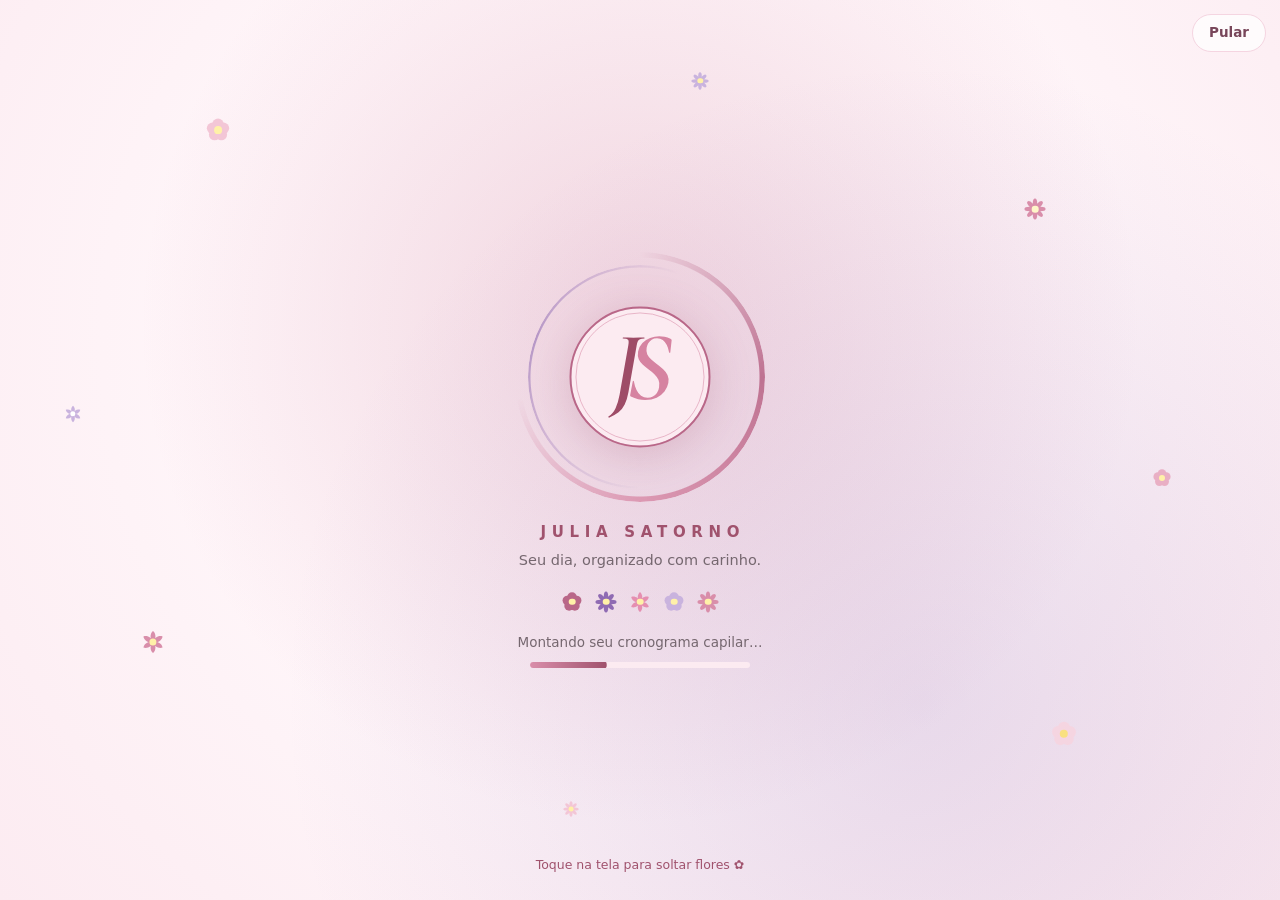
==== commit 8b2aec7c: "Versão 2.4.2: pelo ícone, abertura como antes; treino em andamento abre direto - Sem treino em andam" ====
--- a/index.html
+++ b/index.html
@@ -13,9 +13,10 @@
       var d = {};
       try { d = JSON.parse(localStorage.getItem('js-app-dados') || '{}') || {}; } catch (e) { /* sem dados */ }
       var s = d.settings || {};
-      // Para onde o app abre. O toque atrás do próprio celular só consegue "abrir o app";
-      // então, com treino em andamento ou num dia de treino ainda não feito, ele abre direto no treino.
-      // settings.openWorkout: 'auto' (padrão) | 'sempre' | 'nunca'.
+      // Para onde o app abre. Com treino em andamento: direto na execução, sem a intro.
+      // Sem treino em andamento: como sempre (intro + Início), a menos que a usuária escolha o Treino.
+      // settings.openWorkout: 'auto' (padrão: Início) | 'dias' (Treino nos dias de treino) | 'sempre' (Treino).
+      // ('nunca', de versões antigas, vale como 'auto'.)
       window.JS_OPEN = function (d, now) {
         if (!d || typeof d !== 'object') return null;
         var st = d.settings || {}, mode = st.openWorkout || 'auto';
@@ -32,7 +33,7 @@
         for (var i = 0; i < ses.length; i++) {
           if (ses[i] && ses[i].status === 'active' && (ses[i].date === key || now - lastAct(ses[i]) < 6 * 3600000)) return 'sessao';
         }
-        if (mode === 'nunca') return null;
+        if (mode !== 'dias' && mode !== 'sempre') return null;
         var plans = d.workoutPlans || [];
         if (!plans.length) return null;
         if (mode === 'sempre') return 'treino';
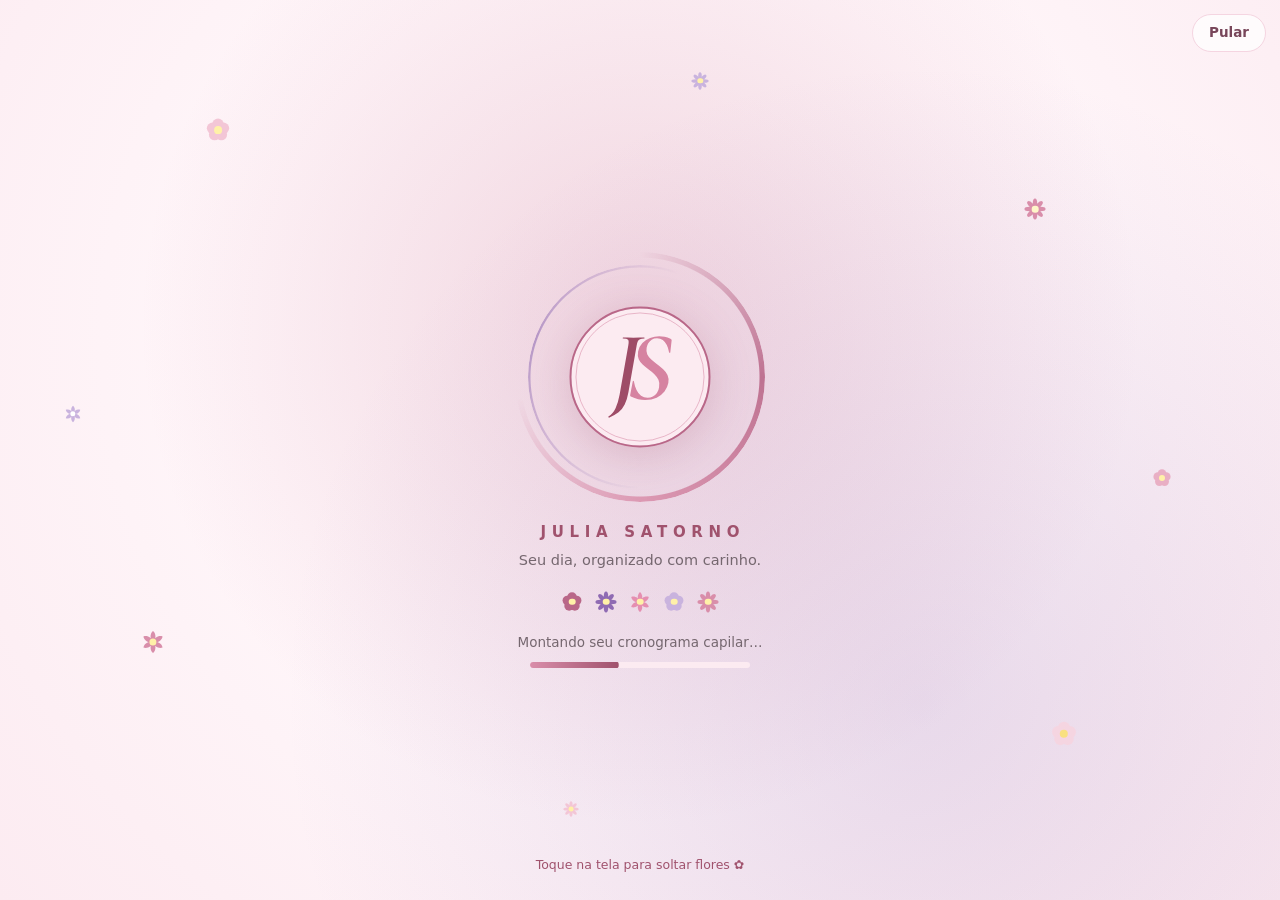
==== commit 011de5da: "Versão 2.5: treinos prontos e 20 exercícios novos com desenho - Treino → Fichas → "Treinos prontos":" ====
--- a/index.html
+++ b/index.html
@@ -209,6 +209,7 @@
   <script src="js/dados/exercicios.js" defer></script>
   <script src="js/exanim.js" defer></script>
   <script src="js/dados/animacoes.js" defer></script>
+  <script src="js/dados/treinos.js" defer></script>
   <script src="js/dados/alimentos.js" defer></script>
   <script src="js/dados/cardapios.js" defer></script>
   <script src="js/regras-treino.js" defer></script>
--- a/css/v2.css
+++ b/css/v2.css
@@ -631,3 +631,45 @@
 .qs-row.sm .qs-val { flex-direction: column; align-items: center; gap: 0; }
 .qs-row.sm .qs-val input { font-size: 30px; max-width: 64px; }
 .qs-row.sm .qs-val small { font-size: 11.5px; line-height: 1; white-space: nowrap; }
+
+/* ---------------- Treinos prontos ---------------- */
+.ready-card {
+  display: flex; align-items: center; gap: 12px; width: 100%; text-align: left; cursor: pointer; color: var(--text);
+  border: 1px solid var(--rose200); border-radius: var(--radius); padding: 14px; margin: 0 0 12px;
+  background: linear-gradient(135deg, #FFF0F5, #F3EAFB); box-shadow: var(--shadow);
+}
+.ready-card > .ic:first-child { color: var(--rose700); flex: none; }
+.ready-card > span { flex: 1; min-width: 0; display: flex; flex-direction: column; gap: 2px; }
+.ready-card strong { font-size: 16px; }
+.ready-card small { color: var(--muted); font-size: 13px; }
+.ready-card > .ic:last-child { color: var(--muted); flex: none; }
+.tpl-h { font-size: 12.5px; text-transform: uppercase; letter-spacing: .5px; color: var(--muted); margin: 16px 2px 8px; }
+.tpl-list .tpl-h:first-child { margin-top: 6px; }
+.tpl-row {
+  display: flex; align-items: center; gap: 10px; width: 100%; text-align: left; cursor: pointer; color: var(--text);
+  border: 1px solid var(--border); background: var(--surface); border-radius: 14px; padding: 8px 10px; margin-bottom: 8px;
+}
+.tpl-row > .ic { color: var(--muted); flex: none; }
+.tpl-txt { flex: 1; min-width: 0; display: flex; flex-direction: column; gap: 2px; }
+.tpl-txt strong { font-size: 15px; }
+.tpl-txt small { font-size: 12.5px; color: var(--muted); }
+.tpl-txt .tag { align-self: flex-start; margin-top: 3px; }
+.tpl-thumbs { display: flex; flex: none; }
+.tpl-th {
+  width: 44px; height: 36px; border-radius: 9px; overflow: hidden; display: grid; place-items: center;
+  background: linear-gradient(135deg, #F4E3EA, #E9D9F2); border: 2px solid var(--surface);
+}
+.tpl-th + .tpl-th { margin-left: -14px; }
+.tpl-th svg { width: 100%; height: 100%; }
+.tpl-days { display: grid; grid-template-columns: repeat(7, 15px); gap: 2px; flex: none; }
+.tpl-days i { font-style: normal; font-size: 10px; font-weight: 800; text-align: center; line-height: 20px; border-radius: 5px; background: var(--rose50); color: #C9B3BD; }
+.tpl-days i.on { background: var(--rose700); color: #fff; }
+.tpl-desc { margin: 0 0 8px; }
+.tpl-meta { display: flex; flex-wrap: wrap; gap: 6px; align-items: center; margin: 0 0 10px; }
+.tpl-week { display: grid; gap: 6px; }
+.tpl-wd { display: flex; gap: 10px; align-items: center; padding: 8px 10px; border-radius: 12px; background: var(--rose50); border: 1px solid transparent; font-size: 14px; }
+.tpl-wd span { width: 34px; font-weight: 700; color: var(--muted); flex: none; }
+.tpl-wd strong { font-weight: 600; color: var(--muted); min-width: 0; overflow: hidden; text-overflow: ellipsis; white-space: nowrap; }
+.tpl-wd.on { background: var(--surface); border-color: var(--rose200); }
+.tpl-wd.on strong { color: var(--text); }
+.pick.static { cursor: default; }
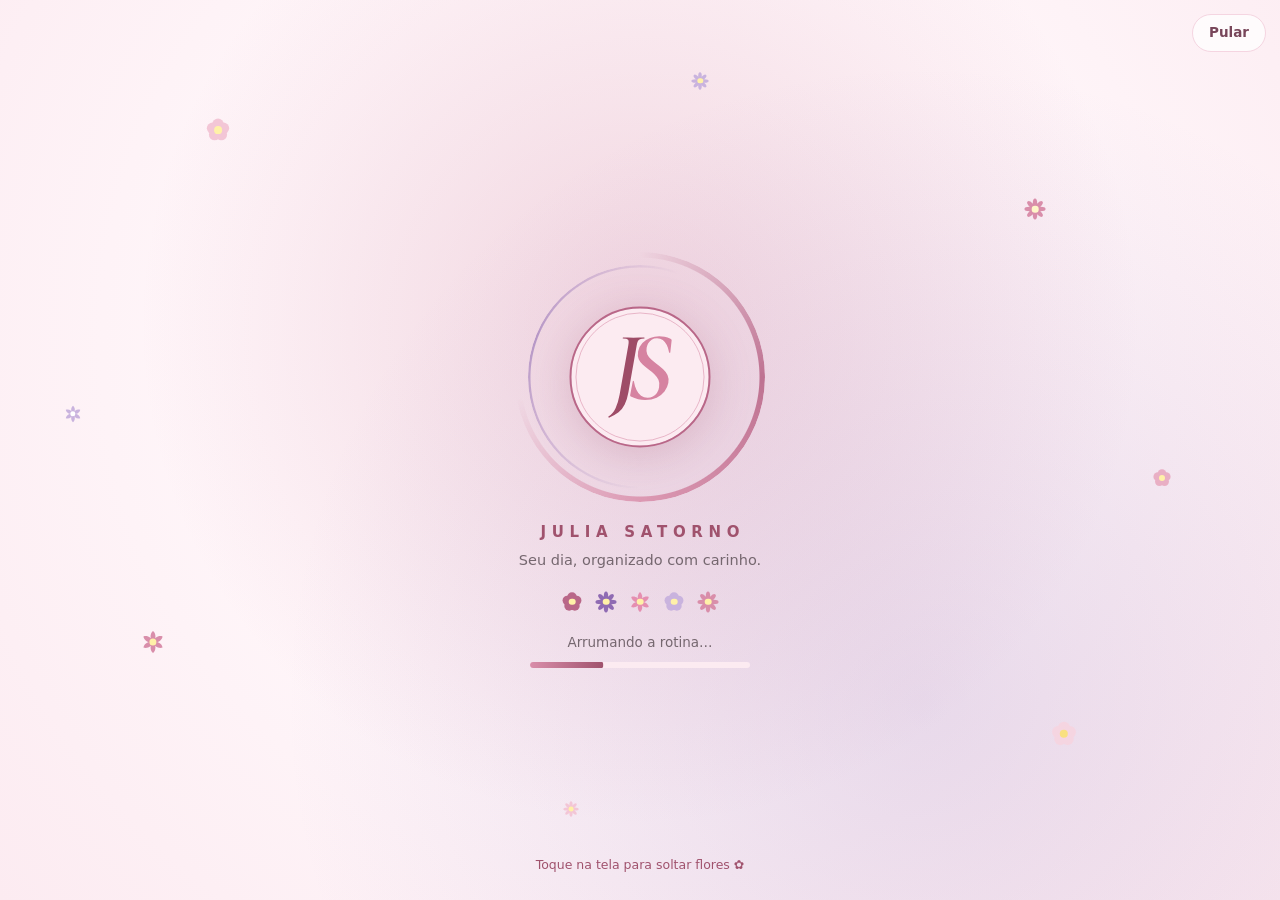
==== commit 1e5627f1: "Versão 2.5.1: o app se adapta ao tamanho de qualquer tela - Todo o CSS passou de px para rem; o <hea" ====
--- a/index.html
+++ b/index.html
@@ -2,7 +2,7 @@
 <html lang="pt-BR">
 <head>
   <meta charset="utf-8">
-  <meta name="viewport" content="width=device-width, initial-scale=1, viewport-fit=cover">
+  <meta name="viewport" content="width=device-width, initial-scale=1, viewport-fit=cover, shrink-to-fit=no">
   <title>J.S.</title>
   <meta name="description" content="J.S. — rotina, treino, alimentação, cronograma capilar, corpo e finanças da Julia Satorno.">
   <meta name="theme-color" content="#FFF7FA">
@@ -54,6 +54,48 @@
       if (s.intro !== false && !target) h.classList.add('intro-on');
       var sys = !!(window.matchMedia && matchMedia('(prefers-reduced-motion: reduce)').matches);
       if (sys && s.animations !== 'on') h.classList.add('reduce-motion');
+
+      // Tamanho da tela. Todo o CSS é em rem; aqui se escolhe quanto vale 1rem (100% = 16px).
+      //  - celular: 100%;
+      //  - tablet (tela de toque grande): aumenta conforme o tamanho da tela, até 160%;
+      //  - computador com tela larga: aumenta um pouco, até 135%;
+      //  - navegador encolhendo a página (ex.: "site para computador" no tablet desenha a página com
+      //    980 px numa tela menor): compensa, para tudo ficar do tamanho certo;
+      //  - settings.uiScale: 'auto' (padrão) ou um número escolhido em Configurações (0.9, 1, 1.15...).
+      window.JS_FIT = function (choice) {
+        var de = document.documentElement;
+        var mm = function (q) { return !!(window.matchMedia && matchMedia(q).matches); };
+        var lw = de.clientWidth || window.innerWidth || 0, lh = window.innerHeight || de.clientHeight || 0;
+        if (!lw || !lh) return 1;
+        var touch = mm('(pointer: coarse)') || (navigator.maxTouchPoints > 0 && !mm('(pointer: fine)'));
+        var sw = screen.width || 0, sh = screen.height || 0, screenW = lw > lh ? Math.max(sw, sh) : Math.min(sw, sh);
+        var comp = touch && screenW > 200 && lw > screenW * 1.04 ? lw / screenW : 1;
+        var W = lw / comp, short = Math.min(W, lh / comp), k = 1, manual = Number(choice);
+        var isManual = !!(choice && choice !== 'auto' && manual > 0);
+        if (isManual) {
+          k = Math.min(manual, Math.max(1, W / 320)); // escolha da usuária: só não deixa a tela "menor que um celular"
+        } else {
+          if (short >= 560) k = touch ? Math.min(Math.max(short / 700, 1), 1.6) : W >= 1000 ? Math.min(Math.max(W / 1440, 1), 1.35) : 1;
+          // Mantém o desenho da tela (celular / tablet / tela grande) coerente com a largura que sobra.
+          var tier = lw >= 1000 ? 1000 : lw >= 700 ? 700 : lw >= 640 ? 640 : 320;
+          k = Math.min(k, Math.max(1, W / tier));
+        }
+        var f = Math.round(k * comp * 1000) / 1000;
+        de.style.fontSize = f === 1 ? '' : (f * 100).toFixed(1) + '%';
+        window.JS_SCALE = { applied: f, scale: k, comp: comp, auto: !isManual };
+        return f;
+      };
+      window.JS_FIT(s.uiScale);
+      // Girou a tela ou mudou o tamanho da janela: recalcula.
+      var fitTimer = null;
+      window.addEventListener('resize', function () {
+        clearTimeout(fitTimer);
+        fitTimer = setTimeout(function () {
+          var cur = {};
+          try { cur = (JSON.parse(localStorage.getItem('js-app-dados') || '{}') || {}).settings || {}; } catch (e) { /* sem dados */ }
+          window.JS_FIT(cur.uiScale);
+        }, 100);
+      });
     })(document.documentElement);
   </script>
   <meta name="color-scheme" content="light">
--- a/css/style.css
+++ b/css/style.css
@@ -22,23 +22,41 @@
   --m-hair: #8F6BB3;
   --m-meal: #3F8C86;
   --m-bill: #B7791F;
-  --radius: 18px;
-  --radius-sm: 12px;
-  --shadow: 0 1px 2px rgba(120, 70, 90, .06), 0 4px 16px rgba(120, 70, 90, .06);
-  --tabbar-h: 64px;
-  --safe-b: env(safe-area-inset-bottom, 0px);
-  --safe-t: env(safe-area-inset-top, 0px);
+  --radius: 1.125rem;
+  --radius-sm: .75rem;
+  --shadow: 0 .0625rem .125rem rgba(120, 70, 90, .06), 0 .25rem 1rem rgba(120, 70, 90, .06);
+  --tabbar-h: 4rem;
+  --safe-b: env(safe-area-inset-bottom, 0rem);
+  --safe-t: env(safe-area-inset-top, 0rem);
   --font: system-ui, -apple-system, "Segoe UI", Roboto, "Helvetica Neue", Arial, sans-serif;
   --serif: Georgia, "Times New Roman", serif;
   color-scheme: light;
 }
 
 * { box-sizing: border-box; }
-html { -webkit-text-size-adjust: 100%; }
+/* Escala da tela: todas as medidas são em rem (1rem = 16px na escala 100%). O <head> do index.html
+   ajusta o tamanho da letra do <html> conforme a tela (tablet, computador, modo "site para computador")
+   ou conforme a escolha em Configurações → Tamanho da tela. */
+html { -webkit-text-size-adjust: 100%; text-size-adjust: 100%; }
+/* Ícones: o tamanho vem no atributo do SVG (em px); aqui acompanham a escala. */
+svg[width="11"] { width: .6875rem; height: .6875rem; }
+svg[width="12"] { width: .75rem; height: .75rem; }
+svg[width="14"] { width: .875rem; height: .875rem; }
+svg[width="16"] { width: 1rem; height: 1rem; }
+svg[width="18"] { width: 1.125rem; height: 1.125rem; }
+svg[width="20"] { width: 1.25rem; height: 1.25rem; }
+svg[width="22"] { width: 1.375rem; height: 1.375rem; }
+svg[width="24"] { width: 1.5rem; height: 1.5rem; }
+svg[width="26"] { width: 1.625rem; height: 1.625rem; }
+svg[width="28"] { width: 1.75rem; height: 1.75rem; }
+svg[width="30"] { width: 1.875rem; height: 1.875rem; }
+svg[width="34"] { width: 2.125rem; height: 2.125rem; }
+svg[width="40"] { width: 2.5rem; height: 2.5rem; }
+svg[width="48"] { width: 3rem; height: 3rem; }
 body {
   margin: 0;
   font-family: var(--font);
-  font-size: 15px;
+  font-size: .9375rem;
   line-height: 1.45;
   color: var(--text);
   background: var(--bg);
@@ -51,123 +69,123 @@
 h1, h2, h3 { margin: 0; line-height: 1.25; }
 p { margin: 0; }
 [hidden] { display: none !important; }
-:focus-visible { outline: 2px solid var(--rose600); outline-offset: 2px; }
+:focus-visible { outline: .125rem solid var(--rose600); outline-offset: .125rem; }
 .ic { flex: none; }
 
 /* ---------- Estrutura ---------- */
 .topbar {
   position: sticky; top: 0; z-index: 20;
   background: rgba(255, 247, 250, .94);
-  backdrop-filter: saturate(1.4) blur(10px);
-  -webkit-backdrop-filter: saturate(1.4) blur(10px);
-  border-bottom: 1px solid var(--border);
+  backdrop-filter: saturate(1.4) blur(.625rem);
+  -webkit-backdrop-filter: saturate(1.4) blur(.625rem);
+  border-bottom: .0625rem solid var(--border);
   padding-top: var(--safe-t);
 }
-.topbar-inner { max-width: 600px; margin: 0 auto; height: 56px; padding: 0 8px 0 16px; display: flex; align-items: center; justify-content: space-between; }
-.brand { display: flex; align-items: center; gap: 9px; color: var(--rose700); text-decoration: none; }
-.brand-mark { width: 34px; height: 34px; border-radius: 10px; box-shadow: 0 0 0 1px var(--rose200), 0 2px 6px rgba(160, 82, 109, .12); }
-.brand-word { height: 23px; width: auto; }
-.top-actions { display: flex; gap: 2px; }
+.topbar-inner { max-width: 37.5rem; margin: 0 auto; height: 3.5rem; padding: 0 .5rem 0 1rem; display: flex; align-items: center; justify-content: space-between; }
+.brand { display: flex; align-items: center; gap: .5625rem; color: var(--rose700); text-decoration: none; }
+.brand-mark { width: 2.125rem; height: 2.125rem; border-radius: .625rem; box-shadow: 0 0 0 .0625rem var(--rose200), 0 .125rem .375rem rgba(160, 82, 109, .12); }
+.brand-word { height: 1.4375rem; width: auto; }
+.top-actions { display: flex; gap: .125rem; }
 .top-actions .icon-btn.active { color: var(--rose700); background: var(--rose100); }
 
-.content { max-width: 600px; margin: 0 auto; padding: 16px 16px calc(var(--tabbar-h) + 96px + var(--safe-b)); outline: none; }
+.content { max-width: 37.5rem; margin: 0 auto; padding: 1rem 1rem calc(var(--tabbar-h) + 6rem + var(--safe-b)); outline: none; }
 
 .tabbar {
   position: fixed; left: 0; right: 0; bottom: 0; z-index: 20;
   background: rgba(255, 255, 255, .97);
-  border-top: 1px solid var(--border);
+  border-top: .0625rem solid var(--border);
   padding-bottom: var(--safe-b);
 }
-.tabbar-inner { max-width: 600px; margin: 0 auto; height: var(--tabbar-h); display: grid; grid-template-columns: repeat(5, 1fr); }
+.tabbar-inner { max-width: 37.5rem; margin: 0 auto; height: var(--tabbar-h); display: grid; grid-template-columns: repeat(5, 1fr); }
 .tabbar a {
-  display: flex; flex-direction: column; align-items: center; justify-content: center; gap: 3px;
-  color: var(--muted); text-decoration: none; font-size: 11px; font-weight: 600; min-width: 0;
-}
-.tabbar a svg { padding: 3px 14px; box-sizing: content-box; border-radius: 99px; transition: background .2s; }
+  display: flex; flex-direction: column; align-items: center; justify-content: center; gap: .1875rem;
+  color: var(--muted); text-decoration: none; font-size: .6875rem; font-weight: 600; min-width: 0;
+}
+.tabbar a svg { padding: .1875rem .875rem; box-sizing: content-box; border-radius: 6.1875rem; transition: background .2s; }
 .tabbar a.active { color: var(--rose700); }
 .tabbar a.active svg { background: var(--rose100); }
 .tabbar a span { white-space: nowrap; overflow: hidden; text-overflow: ellipsis; max-width: 100%; }
 
 .fab {
   position: fixed; z-index: 21;
-  right: max(16px, calc(50vw - 284px));
-  bottom: calc(var(--tabbar-h) + 16px + var(--safe-b));
-  width: 58px; height: 58px; border-radius: 20px; border: 0;
+  right: max(1rem, calc(50vw - 17.75rem));
+  bottom: calc(var(--tabbar-h) + 1rem + var(--safe-b));
+  width: 3.625rem; height: 3.625rem; border-radius: 1.25rem; border: 0;
   background: var(--rose700); color: #fff;
   display: grid; place-items: center;
-  box-shadow: 0 6px 18px rgba(160, 82, 109, .35);
+  box-shadow: 0 .375rem 1.125rem rgba(160, 82, 109, .35);
   transition: transform .25s cubic-bezier(.34, 1.56, .64, 1), box-shadow .2s;
 }
-.fab:active { transform: scale(.9) rotate(90deg); box-shadow: 0 3px 10px rgba(160, 82, 109, .3); }
+.fab:active { transform: scale(.9) rotate(90deg); box-shadow: 0 .1875rem .625rem rgba(160, 82, 109, .3); }
 
 /* ---------- Títulos ---------- */
-.page-title { font-size: 26px; font-weight: 800; margin: 4px 0 12px; letter-spacing: -.3px; }
-.page-sub { color: var(--muted); margin: -6px 0 16px; }
-.hero { padding: 4px 0 16px; }
-.hero h1 { font-size: 27px; font-weight: 800; margin: 6px 0 2px; letter-spacing: -.3px; }
-.eyebrow { color: var(--rose700); font-size: 11px; font-weight: 700; letter-spacing: 1.6px; }
+.page-title { font-size: 1.625rem; font-weight: 800; margin: .25rem 0 .75rem; letter-spacing: -.0187rem; }
+.page-sub { color: var(--muted); margin: -.375rem 0 1rem; }
+.hero { padding: .25rem 0 1rem; }
+.hero h1 { font-size: 1.6875rem; font-weight: 800; margin: .375rem 0 .125rem; letter-spacing: -.0187rem; }
+.eyebrow { color: var(--rose700); font-size: .6875rem; font-weight: 700; letter-spacing: .1rem; }
 .muted { color: var(--muted); }
-.small { font-size: 13px; }
-.note { color: var(--muted); font-size: 12.5px; text-align: center; margin: 20px 8px 0; }
-.about { color: var(--muted); font-size: 12px; text-align: center; margin-top: 20px; }
+.small { font-size: .8125rem; }
+.note { color: var(--muted); font-size: .7813rem; text-align: center; margin: 1.25rem .5rem 0; }
+.about { color: var(--muted); font-size: .75rem; text-align: center; margin-top: 1.25rem; }
 
 /* ---------- Cartões e blocos ---------- */
 .card {
-  background: var(--surface); border: 1px solid var(--border); border-radius: var(--radius);
-  padding: 16px; margin-bottom: 12px; box-shadow: var(--shadow);
+  background: var(--surface); border: .0625rem solid var(--border); border-radius: var(--radius);
+  padding: 1rem; margin-bottom: .75rem; box-shadow: var(--shadow);
 }
 .card.warn { border-color: #F2CACA; background: #FFFAFA; }
-.card-head { display: flex; align-items: center; justify-content: space-between; gap: 8px; margin-bottom: 10px; }
-.card-head h2 { font-size: 16px; font-weight: 700; color: var(--rose800); display: flex; align-items: center; gap: 8px; }
+.card-head { display: flex; align-items: center; justify-content: space-between; gap: .5rem; margin-bottom: .625rem; }
+.card-head h2 { font-size: 1rem; font-weight: 700; color: var(--rose800); display: flex; align-items: center; gap: .5rem; }
 .card.warn .card-head h2 { color: var(--danger); }
-.block { margin-bottom: 18px; }
-.block-head { display: flex; align-items: center; justify-content: space-between; margin: 0 2px 8px; }
-.block-head h2 { font-size: 13px; font-weight: 700; color: var(--rose800); text-transform: uppercase; letter-spacing: .8px; }
-.count { font-size: 12px; font-weight: 700; color: var(--rose800); background: var(--rose100); border-radius: 99px; padding: 2px 9px; }
+.block { margin-bottom: 1.125rem; }
+.block-head { display: flex; align-items: center; justify-content: space-between; margin: 0 .125rem .5rem; }
+.block-head h2 { font-size: .8125rem; font-weight: 700; color: var(--rose800); text-transform: uppercase; letter-spacing: .05rem; }
+.count { font-size: .75rem; font-weight: 700; color: var(--rose800); background: var(--rose100); border-radius: 6.1875rem; padding: .125rem .5625rem; }
 .count.danger { color: var(--danger); background: var(--danger-bg); }
-.link { display: inline-flex; align-items: center; gap: 2px; margin-top: 8px; background: none; border: 0; padding: 6px 0; color: var(--rose700); font-weight: 600; font-size: 14px; }
-
-.grid2 { display: grid; grid-template-columns: 1fr 1fr; gap: 12px; margin-bottom: 12px; }
+.link { display: inline-flex; align-items: center; gap: .125rem; margin-top: .5rem; background: none; border: 0; padding: .375rem 0; color: var(--rose700); font-weight: 600; font-size: .875rem; }
+
+.grid2 { display: grid; grid-template-columns: 1fr 1fr; gap: .75rem; margin-bottom: .75rem; }
 .mini-card {
-  text-align: left; background: var(--surface); border: 1px solid var(--border); border-radius: var(--radius);
-  padding: 14px; box-shadow: var(--shadow); display: flex; flex-direction: column; gap: 4px; min-height: 104px; min-width: 0;
-}
-.mini-card strong { font-size: 15px; overflow-wrap: anywhere; }
-.mini-card span:last-child { color: var(--muted); font-size: 13px; }
-.mini-label { display: flex; align-items: center; gap: 6px; font-size: 12px; font-weight: 700; margin-bottom: 4px; }
+  text-align: left; background: var(--surface); border: .0625rem solid var(--border); border-radius: var(--radius);
+  padding: .875rem; box-shadow: var(--shadow); display: flex; flex-direction: column; gap: .25rem; min-height: 6.5rem; min-width: 0;
+}
+.mini-card strong { font-size: .9375rem; overflow-wrap: anywhere; }
+.mini-card span:last-child { color: var(--muted); font-size: .8125rem; }
+.mini-label { display: flex; align-items: center; gap: .375rem; font-size: .75rem; font-weight: 700; margin-bottom: .25rem; }
 .m-hair .mini-label { color: var(--m-hair); }
 .m-meal .mini-label { color: var(--m-meal); }
 
 .banner {
-  display: flex; align-items: center; gap: 12px; flex-wrap: wrap;
-  background: var(--rose100); border: 1px solid var(--rose200); border-radius: var(--radius);
-  padding: 12px 14px; margin-bottom: 12px;
+  display: flex; align-items: center; gap: .75rem; flex-wrap: wrap;
+  background: var(--rose100); border: .0625rem solid var(--rose200); border-radius: var(--radius);
+  padding: .75rem .875rem; margin-bottom: .75rem;
 }
 .banner.soft { background: var(--rose50); }
-.banner > div { flex: 1; min-width: 160px; }
+.banner > div { flex: 1; min-width: 10rem; }
 .banner strong { display: block; color: var(--rose800); }
-.banner p { color: var(--muted); font-size: 13px; }
-.banner-ic { width: 38px; height: 38px; border-radius: 12px; background: #fff; color: var(--rose700); display: grid; place-items: center; flex: none; }
-.banner-actions { display: flex; gap: 6px; flex: none !important; min-width: 0 !important; }
-
-.progress { height: 8px; background: var(--rose100); border-radius: 99px; overflow: hidden; margin: 2px 0 10px; }
-.progress span { display: block; height: 100%; background: linear-gradient(90deg, var(--rose400), var(--rose600)); border-radius: 99px; transition: width .8s cubic-bezier(.2, .8, .2, 1); }
-.done-msg { color: var(--success); font-weight: 600; padding: 6px 0; }
-
-.summary { display: grid; grid-template-columns: 1fr 1fr; gap: 10px; margin-bottom: 18px; }
-.stat { background: var(--surface); border: 1px solid var(--border); border-radius: 16px; padding: 12px 14px; display: flex; flex-direction: column; gap: 2px; min-width: 0; }
-.stat strong { font-size: 18px; letter-spacing: -.2px; overflow-wrap: anywhere; }
-.stat-label { font-size: 12px; font-weight: 700; color: var(--muted); text-transform: uppercase; letter-spacing: .6px; }
-.stat-sub { font-size: 12px; color: var(--muted); }
+.banner p { color: var(--muted); font-size: .8125rem; }
+.banner-ic { width: 2.375rem; height: 2.375rem; border-radius: .75rem; background: #fff; color: var(--rose700); display: grid; place-items: center; flex: none; }
+.banner-actions { display: flex; gap: .375rem; flex: none !important; min-width: 0 !important; }
+
+.progress { height: .5rem; background: var(--rose100); border-radius: 6.1875rem; overflow: hidden; margin: .125rem 0 .625rem; }
+.progress span { display: block; height: 100%; background: linear-gradient(90deg, var(--rose400), var(--rose600)); border-radius: 6.1875rem; transition: width .8s cubic-bezier(.2, .8, .2, 1); }
+.done-msg { color: var(--success); font-weight: 600; padding: .375rem 0; }
+
+.summary { display: grid; grid-template-columns: 1fr 1fr; gap: .625rem; margin-bottom: 1.125rem; }
+.stat { background: var(--surface); border: .0625rem solid var(--border); border-radius: 1rem; padding: .75rem .875rem; display: flex; flex-direction: column; gap: .125rem; min-width: 0; }
+.stat strong { font-size: 1.125rem; letter-spacing: -.0125rem; overflow-wrap: anywhere; }
+.stat-label { font-size: .75rem; font-weight: 700; color: var(--muted); text-transform: uppercase; letter-spacing: .0375rem; }
+.stat-sub { font-size: .75rem; color: var(--muted); }
 .stat.ok strong { color: var(--success); }
 .stat.bad { border-color: #F2CACA; background: #FFFAFA; }
 .stat.bad strong { color: var(--danger); }
 
-.quick h2 { font-size: 13px; font-weight: 700; color: var(--rose800); text-transform: uppercase; letter-spacing: .8px; margin: 18px 2px 8px; }
-.quick-grid { display: grid; grid-template-columns: repeat(4, 1fr); gap: 8px; }
+.quick h2 { font-size: .8125rem; font-weight: 700; color: var(--rose800); text-transform: uppercase; letter-spacing: .05rem; margin: 1.125rem .125rem .5rem; }
+.quick-grid { display: grid; grid-template-columns: repeat(4, 1fr); gap: .5rem; }
 .quick-btn {
-  display: flex; flex-direction: column; align-items: center; gap: 6px; padding: 12px 4px;
-  background: var(--surface); border: 1px solid var(--border); border-radius: 16px; font-size: 12px; font-weight: 600; min-width: 0;
+  display: flex; flex-direction: column; align-items: center; gap: .375rem; padding: .75rem .25rem;
+  background: var(--surface); border: .0625rem solid var(--border); border-radius: 1rem; font-size: .75rem; font-weight: 600; min-width: 0;
 }
 .quick-btn span { max-width: 100%; overflow: hidden; text-overflow: ellipsis; white-space: nowrap; }
 .q-task { color: var(--m-task); } .q-hair { color: var(--m-hair); } .q-meal { color: var(--m-meal); } .q-bill { color: var(--m-bill); }
@@ -176,30 +194,30 @@
 /* ---------- Itens de lista ---------- */
 .item {
   display: flex; align-items: stretch; gap: 0;
-  background: var(--surface); border: 1px solid var(--border); border-radius: 14px;
-  margin-bottom: 8px; min-height: 56px; overflow: hidden;
+  background: var(--surface); border: .0625rem solid var(--border); border-radius: .875rem;
+  margin-bottom: .5rem; min-height: 3.5rem; overflow: hidden;
 }
 .card .item { box-shadow: none; }
 .item-main {
-  flex: 1; min-width: 0; text-align: left; background: none; border: 0; padding: 10px 14px;
-  display: flex; flex-direction: column; justify-content: center; gap: 2px;
+  flex: 1; min-width: 0; text-align: left; background: none; border: 0; padding: .625rem .875rem;
+  display: flex; flex-direction: column; justify-content: center; gap: .125rem;
 }
 .item-main.static { cursor: default; }
-.item .check + .item-main { padding-left: 4px; }
-.item-title { font-weight: 600; font-size: 15px; overflow-wrap: anywhere; display: flex; align-items: center; gap: 8px; }
-.item-meta { color: var(--muted); font-size: 13px; display: flex; align-items: center; flex-wrap: wrap; gap: 4px; }
-.item-icons { display: inline-flex; gap: 4px; color: var(--rose600); }
-.item-flags { display: flex; flex-wrap: wrap; gap: 4px; margin-top: 3px; }
-.item-note { font-size: 13px; color: var(--text); opacity: .85; }
-.item-row { display: flex; align-items: center; justify-content: space-between; gap: 10px; min-width: 0; }
+.item .check + .item-main { padding-left: .25rem; }
+.item-title { font-weight: 600; font-size: .9375rem; overflow-wrap: anywhere; display: flex; align-items: center; gap: .5rem; }
+.item-meta { color: var(--muted); font-size: .8125rem; display: flex; align-items: center; flex-wrap: wrap; gap: .25rem; }
+.item-icons { display: inline-flex; gap: .25rem; color: var(--rose600); }
+.item-flags { display: flex; flex-wrap: wrap; gap: .25rem; margin-top: .1875rem; }
+.item-note { font-size: .8125rem; color: var(--text); opacity: .85; }
+.item-row { display: flex; align-items: center; justify-content: space-between; gap: .625rem; min-width: 0; }
 .item-row .item-title { min-width: 0; }
 .amount { font-weight: 700; white-space: nowrap; font-variant-numeric: tabular-nums; }
 
 .check {
-  flex: none; width: 52px; background: none; border: 0; display: grid; place-items: center; color: transparent; padding: 0;
+  flex: none; width: 3.25rem; background: none; border: 0; display: grid; place-items: center; color: transparent; padding: 0;
 }
 .check::before { content: ""; position: absolute; }
-.check svg { width: 26px; height: 26px; padding: 4px; border: 2px solid var(--rose400); border-radius: 50%; box-sizing: border-box; transition: all .15s; }
+.check svg { width: 1.625rem; height: 1.625rem; padding: .25rem; border: .125rem solid var(--rose400); border-radius: 50%; box-sizing: border-box; transition: all .15s; }
 .check.on svg { background: var(--rose600); border-color: var(--rose600); color: #fff; }
 .item .check:last-child svg { border-color: var(--m-meal); }
 .item .check.on:last-child svg { background: var(--m-meal); border-color: var(--m-meal); }
@@ -207,137 +225,137 @@
 .item.done .item-title { text-decoration: line-through; color: var(--muted); }
 /* Tarefas: o risco é desenhado (animável) em vez do line-through comum. */
 .item.task.done .item-title { text-decoration: none; }
-.item.task .tt { background: linear-gradient(currentColor, currentColor) no-repeat 0 62% / 0 1.5px; -webkit-box-decoration-break: clone; box-decoration-break: clone; }
-.item.task.done .tt { background-size: 100% 1.5px; }
+.item.task .tt { background: linear-gradient(currentColor, currentColor) no-repeat 0 62% / 0 .0938rem; -webkit-box-decoration-break: clone; box-decoration-break: clone; }
+.item.task.done .tt { background-size: 100% .0938rem; }
 .item.overdue { border-color: #F2CACA; }
 .item.skipped { opacity: .65; }
 .item.paused { opacity: .7; }
 .item.voided .item-title, .item.voided .amount { text-decoration: line-through; color: var(--muted); }
 
-.item.hair { border-left: 4px solid var(--m-hair); }
-.dot { width: 9px; height: 9px; border-radius: 50%; background: var(--m-hair); flex: none; display: inline-block; }
+.item.hair { border-left: .25rem solid var(--m-hair); }
+.dot { width: .5625rem; height: .5625rem; border-radius: 50%; background: var(--m-hair); flex: none; display: inline-block; }
 .item.hair.h-hyd { border-left-color: #5B8DB8; } .h-hyd .dot { background: #5B8DB8; }
 .item.hair.h-nut { border-left-color: #C0803A; } .h-nut .dot { background: #C0803A; }
 .item.hair.h-rec { border-left-color: var(--rose800); } .h-rec .dot { background: var(--rose800); }
 .item.hair.h-cus { border-left-color: var(--m-hair); } .h-cus .dot { background: var(--m-hair); }
 .item.hair.overdue { border-top-color: #F2CACA; border-right-color: #F2CACA; border-bottom-color: #F2CACA; }
 
-.item.bill { border-left: 4px solid var(--rose200); }
+.item.bill { border-left: .25rem solid var(--rose200); }
 .item.bill.st-overdue { border-left-color: var(--danger); }
 .item.bill.st-paid { border-left-color: var(--success); }
 .item.bill.st-cancelled { opacity: .6; }
 
 .time-badge {
-  flex: none; width: 64px; display: grid; place-items: center; font-weight: 700; font-variant-numeric: tabular-nums;
-  color: var(--m-meal); background: #EEF7F6; font-size: 15px;
-}
-.wd-mini { display: inline-flex; gap: 3px; }
-.wd-mini span { width: 18px; height: 18px; border-radius: 50%; font-size: 10px; font-weight: 700; display: grid; place-items: center; color: #B9AEB4; background: #F7F2F4; }
+  flex: none; width: 4rem; display: grid; place-items: center; font-weight: 700; font-variant-numeric: tabular-nums;
+  color: var(--m-meal); background: #EEF7F6; font-size: .9375rem;
+}
+.wd-mini { display: inline-flex; gap: .1875rem; }
+.wd-mini span { width: 1.125rem; height: 1.125rem; border-radius: 50%; font-size: .625rem; font-weight: 700; display: grid; place-items: center; color: #B9AEB4; background: #F7F2F4; }
 .wd-mini span.on { color: #fff; background: var(--m-meal); }
 
-.tag { display: inline-flex; align-items: center; font-size: 11.5px; font-weight: 700; padding: 2px 8px; border-radius: 99px; background: var(--rose100); color: var(--rose800); white-space: nowrap; }
+.tag { display: inline-flex; align-items: center; font-size: .7188rem; font-weight: 700; padding: .125rem .5rem; border-radius: 6.1875rem; background: var(--rose100); color: var(--rose800); white-space: nowrap; }
 .tag.danger { background: var(--danger-bg); color: var(--danger); }
 .tag.success { background: var(--success-bg); color: #2C6B47; }
 .tag.high { background: #FDF1E2; color: #8A5A14; }
 .tag.muted { background: #F3EFF1; color: var(--muted); }
-.tag.soft { background: var(--rose50); color: var(--rose800); border: 1px solid var(--rose200); }
-
-.empty { text-align: center; padding: 22px 16px; background: var(--surface); border: 1px dashed var(--rose200); border-radius: var(--radius); }
-.empty-ic { width: 52px; height: 52px; border-radius: 18px; margin: 0 auto 10px; display: grid; place-items: center; color: var(--rose600); background: var(--rose100); }
-.empty p { color: var(--muted); margin-bottom: 12px; }
+.tag.soft { background: var(--rose50); color: var(--rose800); border: .0625rem solid var(--rose200); }
+
+.empty { text-align: center; padding: 1.375rem 1rem; background: var(--surface); border: .0625rem dashed var(--rose200); border-radius: var(--radius); }
+.empty-ic { width: 3.25rem; height: 3.25rem; border-radius: 1.125rem; margin: 0 auto .625rem; display: grid; place-items: center; color: var(--rose600); background: var(--rose100); }
+.empty p { color: var(--muted); margin-bottom: .75rem; }
 
 /* ---------- Botões ---------- */
 .btn {
-  display: inline-flex; align-items: center; justify-content: center; gap: 6px;
-  min-height: 46px; padding: 0 18px; border-radius: var(--radius-sm); border: 1px solid transparent;
-  font-weight: 650; font-size: 15px; background: var(--rose100); color: var(--rose800); text-decoration: none;
-}
-.btn.small { min-height: 36px; padding: 0 12px; font-size: 13.5px; }
-.btn.full { width: 100%; margin-top: 4px; }
+  display: inline-flex; align-items: center; justify-content: center; gap: .375rem;
+  min-height: 2.875rem; padding: 0 1.125rem; border-radius: var(--radius-sm); border: .0625rem solid transparent;
+  font-weight: 650; font-size: .9375rem; background: var(--rose100); color: var(--rose800); text-decoration: none;
+}
+.btn.small { min-height: 2.25rem; padding: 0 .75rem; font-size: .8438rem; }
+.btn.full { width: 100%; margin-top: .25rem; }
 .btn.primary { background: var(--rose700); color: #fff; }
 .btn.soft { background: var(--rose100); color: var(--rose800); }
 .btn.ghost { background: transparent; color: var(--rose800); }
 .btn.danger { background: var(--danger-bg); color: var(--danger); }
 .btn.danger-solid { background: var(--danger); color: #fff; }
 .btn:active { filter: brightness(.95); }
-.btn-row { display: flex; gap: 8px; margin-bottom: 18px; flex-wrap: wrap; }
-.btn-row .btn { flex: 1 1 auto; padding: 0 14px; white-space: nowrap; }
-.btn-col { display: flex; flex-direction: column; gap: 8px; margin: 12px 0 8px; }
-.icon-btn { width: 44px; height: 44px; border-radius: 12px; border: 0; background: transparent; color: var(--rose800); display: grid; place-items: center; }
+.btn-row { display: flex; gap: .5rem; margin-bottom: 1.125rem; flex-wrap: wrap; }
+.btn-row .btn { flex: 1 1 auto; padding: 0 .875rem; white-space: nowrap; }
+.btn-col { display: flex; flex-direction: column; gap: .5rem; margin: .75rem 0 .5rem; }
+.icon-btn { width: 2.75rem; height: 2.75rem; border-radius: .75rem; border: 0; background: transparent; color: var(--rose800); display: grid; place-items: center; }
 .icon-btn:active { background: var(--rose100); }
 
-.segmented { display: grid; grid-auto-flow: column; grid-auto-columns: 1fr; background: var(--rose100); border-radius: 14px; padding: 4px; margin-bottom: 16px; gap: 4px; }
-.segmented button { border: 0; background: transparent; border-radius: 10px; min-height: 38px; font-weight: 650; font-size: 14px; color: var(--rose800); padding: 0 4px; }
-.segmented button.on { background: #fff; box-shadow: 0 1px 3px rgba(120, 70, 90, .15); }
-
-.month-nav { display: flex; align-items: center; justify-content: space-between; background: var(--surface); border: 1px solid var(--border); border-radius: 14px; padding: 2px; margin-bottom: 12px; }
-.month-nav strong { font-size: 16px; color: var(--rose800); }
-
-.quick-chips { display: flex; flex-wrap: wrap; gap: 6px; margin: -4px 0 14px; }
-.chip { border: 1px solid var(--rose200); background: var(--rose50); color: var(--rose800); border-radius: 99px; padding: 6px 12px; font-size: 13px; font-weight: 600; }
+.segmented { display: grid; grid-auto-flow: column; grid-auto-columns: 1fr; background: var(--rose100); border-radius: .875rem; padding: .25rem; margin-bottom: 1rem; gap: .25rem; }
+.segmented button { border: 0; background: transparent; border-radius: .625rem; min-height: 2.375rem; font-weight: 650; font-size: .875rem; color: var(--rose800); padding: 0 .25rem; }
+.segmented button.on { background: #fff; box-shadow: 0 .0625rem .1875rem rgba(120, 70, 90, .15); }
+
+.month-nav { display: flex; align-items: center; justify-content: space-between; background: var(--surface); border: .0625rem solid var(--border); border-radius: .875rem; padding: .125rem; margin-bottom: .75rem; }
+.month-nav strong { font-size: 1rem; color: var(--rose800); }
+
+.quick-chips { display: flex; flex-wrap: wrap; gap: .375rem; margin: -.25rem 0 .875rem; }
+.chip { border: .0625rem solid var(--rose200); background: var(--rose50); color: var(--rose800); border-radius: 6.1875rem; padding: .375rem .75rem; font-size: .8125rem; font-weight: 600; }
 .chip:active { background: var(--rose100); }
 
 /* ---------- Formulários ---------- */
-.field { margin-bottom: 14px; min-width: 0; }
-.field.compact { margin-bottom: 14px; }
-.field label, .field .label { display: block; font-size: 13px; font-weight: 650; color: var(--rose800); margin-bottom: 6px; }
+.field { margin-bottom: .875rem; min-width: 0; }
+.field.compact { margin-bottom: .875rem; }
+.field label, .field .label { display: block; font-size: .8125rem; font-weight: 650; color: var(--rose800); margin-bottom: .375rem; }
 .field input:not([type=checkbox]):not([type=radio]), .field select, .field textarea {
-  width: 100%; min-height: 48px; padding: 10px 12px; border: 1px solid var(--rose200); border-radius: var(--radius-sm);
-  background: #fff; font-size: 16px; outline: none; transition: border-color .15s, box-shadow .15s; appearance: none; -webkit-appearance: none;
+  width: 100%; min-height: 3rem; padding: .625rem .75rem; border: .0625rem solid var(--rose200); border-radius: var(--radius-sm);
+  background: #fff; font-size: 1rem; outline: none; transition: border-color .15s, box-shadow .15s; appearance: none; -webkit-appearance: none;
 }
 .field select {
   background-image: url("data:image/svg+xml,%3Csvg xmlns='http://www.w3.org/2000/svg' width='16' height='16' viewBox='0 0 24 24' fill='none' stroke='%2378465A' stroke-width='2.2' stroke-linecap='round' stroke-linejoin='round'%3E%3Cpath d='m6 9 6 6 6-6'/%3E%3C/svg%3E");
-  background-repeat: no-repeat; background-position: right 12px center; padding-right: 36px;
-}
-.field textarea { resize: vertical; min-height: 72px; }
-.field input:focus, .field select:focus, .field textarea:focus { border-color: var(--rose600); box-shadow: 0 0 0 3px rgba(185, 103, 136, .18); }
+  background-repeat: no-repeat; background-position: right .75rem center; padding-right: 2.25rem;
+}
+.field textarea { resize: vertical; min-height: 4.5rem; }
+.field input:focus, .field select:focus, .field textarea:focus { border-color: var(--rose600); box-shadow: 0 0 0 .1875rem rgba(185, 103, 136, .18); }
 .field input:disabled { background: #F8F4F6; color: var(--muted); }
-.field .hint, .hint { color: var(--muted); font-size: 12.5px; margin-top: 5px; }
-.hint.top { margin: 0 0 14px; }
-.field .err { color: var(--danger); font-size: 13px; font-weight: 600; margin-top: 5px; display: none; }
+.field .hint, .hint { color: var(--muted); font-size: .7813rem; margin-top: .3125rem; }
+.hint.top { margin: 0 0 .875rem; }
+.field .err { color: var(--danger); font-size: .8125rem; font-weight: 600; margin-top: .3125rem; display: none; }
 .field.invalid .err { display: block; }
 .field.invalid input, .field.invalid select, .field.invalid textarea { border-color: var(--danger); }
-.row2 { display: grid; grid-template-columns: 1fr 1fr; gap: 10px; }
-.seq { display: grid; grid-template-columns: 1fr 1fr; gap: 8px; }
-.preview { background: var(--rose50); border: 1px solid var(--rose200); border-radius: var(--radius-sm); padding: 10px 12px; font-size: 13.5px; color: var(--rose800); }
-
-.weekdays { display: flex; gap: 6px; flex-wrap: wrap; }
-.wd input { position: absolute; opacity: 0; width: 1px; height: 1px; }
+.row2 { display: grid; grid-template-columns: 1fr 1fr; gap: .625rem; }
+.seq { display: grid; grid-template-columns: 1fr 1fr; gap: .5rem; }
+.preview { background: var(--rose50); border: .0625rem solid var(--rose200); border-radius: var(--radius-sm); padding: .625rem .75rem; font-size: .8438rem; color: var(--rose800); }
+
+.weekdays { display: flex; gap: .375rem; flex-wrap: wrap; }
+.wd input { position: absolute; opacity: 0; width: .0625rem; height: .0625rem; }
 .wd span {
-  width: 40px; height: 40px; border-radius: 50%; display: grid; place-items: center; font-weight: 700;
-  border: 1px solid var(--rose200); color: var(--rose800); background: #fff; cursor: pointer; user-select: none;
+  width: 2.5rem; height: 2.5rem; border-radius: 50%; display: grid; place-items: center; font-weight: 700;
+  border: .0625rem solid var(--rose200); color: var(--rose800); background: #fff; cursor: pointer; user-select: none;
 }
 .wd input:checked + span { background: var(--rose700); border-color: var(--rose700); color: #fff; }
-.wd input:focus-visible + span { outline: 2px solid var(--rose600); outline-offset: 2px; }
-
-.radio-list { display: flex; flex-direction: column; gap: 6px; }
-.radio { display: flex; align-items: center; gap: 10px; padding: 10px 12px; border: 1px solid var(--rose200); border-radius: var(--radius-sm); cursor: pointer; font-weight: 500 !important; color: var(--text) !important; margin: 0 !important; font-size: 15px !important; }
-.radio input { accent-color: var(--rose700); width: 18px; height: 18px; }
-
-.switch-row { display: flex; align-items: center; justify-content: space-between; gap: 12px; padding: 10px 0; border-top: 1px solid var(--border); cursor: pointer; margin: 0 !important; }
+.wd input:focus-visible + span { outline: .125rem solid var(--rose600); outline-offset: .125rem; }
+
+.radio-list { display: flex; flex-direction: column; gap: .375rem; }
+.radio { display: flex; align-items: center; gap: .625rem; padding: .625rem .75rem; border: .0625rem solid var(--rose200); border-radius: var(--radius-sm); cursor: pointer; font-weight: 500 !important; color: var(--text) !important; margin: 0 !important; font-size: .9375rem !important; }
+.radio input { accent-color: var(--rose700); width: 1.125rem; height: 1.125rem; }
+
+.switch-row { display: flex; align-items: center; justify-content: space-between; gap: .75rem; padding: .625rem 0; border-top: .0625rem solid var(--border); cursor: pointer; margin: 0 !important; }
 .card .switch-row:first-of-type { border-top: 0; }
 .switch-text { display: flex; flex-direction: column; min-width: 0; }
-.switch-text strong { font-size: 15px; color: var(--text); font-weight: 600; }
-.switch-text small { font-size: 12.5px; color: var(--muted); font-weight: 400; }
+.switch-text strong { font-size: .9375rem; color: var(--text); font-weight: 600; }
+.switch-text small { font-size: .7813rem; color: var(--muted); font-weight: 400; }
 .switch {
-  appearance: none; -webkit-appearance: none; flex: none; width: 48px; height: 28px; border-radius: 99px;
+  appearance: none; -webkit-appearance: none; flex: none; width: 3rem; height: 1.75rem; border-radius: 6.1875rem;
   background: #E3D7DC; position: relative; cursor: pointer; transition: background .2s; margin: 0;
 }
-.switch::after { content: ""; position: absolute; top: 3px; left: 3px; width: 22px; height: 22px; border-radius: 50%; background: #fff; box-shadow: 0 1px 3px rgba(0, 0, 0, .2); transition: transform .2s; }
+.switch::after { content: ""; position: absolute; top: .1875rem; left: .1875rem; width: 1.375rem; height: 1.375rem; border-radius: 50%; background: #fff; box-shadow: 0 .0625rem .1875rem rgba(0, 0, 0, .2); transition: transform .2s; }
 .switch:checked { background: var(--rose700); }
-.switch:checked::after { transform: translateX(20px); }
-.ok-line { display: flex; align-items: center; gap: 6px; color: var(--success); font-weight: 600; }
-.compact-banner { margin: 10px 0 6px; }
-.version-row { display: flex; align-items: center; justify-content: space-between; gap: 8px; flex-wrap: wrap; margin-top: 10px; padding-top: 10px; border-top: 1px solid var(--border); }
-.sub-block { margin-top: 10px; padding-top: 14px; border-top: 1px solid var(--border); display: flex; flex-direction: column; gap: 6px; }
-.sub-block h3 { display: flex; align-items: center; gap: 6px; font-size: 15px; color: var(--rose800); }
-.sub-block .btn-col { margin: 6px 0 2px; }
-.warn-text { color: var(--danger) !important; display: flex; gap: 6px; align-items: flex-start; }
+.switch:checked::after { transform: translateX(1.25rem); }
+.ok-line { display: flex; align-items: center; gap: .375rem; color: var(--success); font-weight: 600; }
+.compact-banner { margin: .625rem 0 .375rem; }
+.version-row { display: flex; align-items: center; justify-content: space-between; gap: .5rem; flex-wrap: wrap; margin-top: .625rem; padding-top: .625rem; border-top: .0625rem solid var(--border); }
+.sub-block { margin-top: .625rem; padding-top: .875rem; border-top: .0625rem solid var(--border); display: flex; flex-direction: column; gap: .375rem; }
+.sub-block h3 { display: flex; align-items: center; gap: .375rem; font-size: .9375rem; color: var(--rose800); }
+.sub-block .btn-col { margin: .375rem 0 .125rem; }
+.warn-text { color: var(--danger) !important; display: flex; gap: .375rem; align-items: flex-start; }
 .danger-zone .card-head h2 { color: var(--danger); }
 
 /* ---------- Agenda ---------- */
-.filters { display: flex; gap: 6px; flex-wrap: wrap; margin-bottom: 12px; }
-.filter { display: inline-flex; align-items: center; gap: 6px; border: 1px solid var(--border); background: #fff; color: var(--muted); border-radius: 99px; padding: 6px 12px; font-size: 13px; font-weight: 600; }
+.filters { display: flex; gap: .375rem; flex-wrap: wrap; margin-bottom: .75rem; }
+.filter { display: inline-flex; align-items: center; gap: .375rem; border: .0625rem solid var(--border); background: #fff; color: var(--muted); border-radius: 6.1875rem; padding: .375rem .75rem; font-size: .8125rem; font-weight: 600; }
 .filter .dot { opacity: .35; }
 .filter.on { color: var(--text); border-color: var(--rose200); background: var(--rose50); }
 .filter.on .dot { opacity: 1; }
@@ -345,67 +363,67 @@
 .f-hair .dot, .d-hair { background: var(--m-hair); }
 .f-meal .dot, .d-meal { background: var(--m-meal); }
 .f-bill .dot, .d-bill { background: var(--m-bill); }
-.cal { background: var(--surface); border: 1px solid var(--border); border-radius: var(--radius); padding: 8px; margin-bottom: 16px; box-shadow: var(--shadow); }
-.cal-head, .cal-grid { display: grid; grid-template-columns: repeat(7, 1fr); gap: 2px; }
-.cal-head span { text-align: center; font-size: 12px; font-weight: 700; color: var(--muted); padding: 4px 0; }
-.cal-cell { aspect-ratio: 1 / 1.05; border: 0; background: transparent; border-radius: 12px; display: flex; flex-direction: column; align-items: center; justify-content: center; gap: 3px; padding: 0; min-width: 0; }
-.cal-cell .n { font-size: 14px; font-weight: 600; width: 30px; height: 30px; display: grid; place-items: center; border-radius: 50%; }
-.cal-cell.today .n { color: var(--rose700); box-shadow: inset 0 0 0 2px var(--rose400); }
+.cal { background: var(--surface); border: .0625rem solid var(--border); border-radius: var(--radius); padding: .5rem; margin-bottom: 1rem; box-shadow: var(--shadow); }
+.cal-head, .cal-grid { display: grid; grid-template-columns: repeat(7, 1fr); gap: .125rem; }
+.cal-head span { text-align: center; font-size: .75rem; font-weight: 700; color: var(--muted); padding: .25rem 0; }
+.cal-cell { aspect-ratio: 1 / 1.05; border: 0; background: transparent; border-radius: .75rem; display: flex; flex-direction: column; align-items: center; justify-content: center; gap: .1875rem; padding: 0; min-width: 0; }
+.cal-cell .n { font-size: .875rem; font-weight: 600; width: 1.875rem; height: 1.875rem; display: grid; place-items: center; border-radius: 50%; }
+.cal-cell.today .n { color: var(--rose700); box-shadow: inset 0 0 0 .125rem var(--rose400); }
 .cal-cell.sel { background: var(--rose100); }
 .cal-cell.sel .n { background: var(--rose700); color: #fff; box-shadow: none; }
-.dots { display: flex; gap: 2px; height: 6px; }
-.dots i { width: 6px; height: 6px; border-radius: 50%; display: block; }
-.day-title { font-size: 17px; font-weight: 700; margin: 0 2px 12px; color: var(--rose800); }
+.dots { display: flex; gap: .125rem; height: .375rem; }
+.dots i { width: .375rem; height: .375rem; border-radius: 50%; display: block; }
+.day-title { font-size: 1.0625rem; font-weight: 700; margin: 0 .125rem .75rem; color: var(--rose800); }
 
 /* ---------- Folhas e diálogos ---------- */
 dialog { color: var(--text); }
 dialog::backdrop { background: rgba(48, 38, 43, .38); }
 .sheet {
-  border: 0; padding: 0; margin: auto auto 0; width: 100%; max-width: 600px; max-height: 92dvh;
-  border-radius: 22px 22px 0 0; background: var(--surface); box-shadow: 0 -8px 30px rgba(48, 38, 43, .18);
+  border: 0; padding: 0; margin: auto auto 0; width: 100%; max-width: 37.5rem; max-height: 92dvh;
+  border-radius: 1.375rem 1.375rem 0 0; background: var(--surface); box-shadow: 0 -.5rem 1.875rem rgba(48, 38, 43, .18);
   overflow: hidden;
 }
 .sheet[open] { display: flex; }
 .sheet-form { display: flex; flex-direction: column; width: 100%; max-height: 92dvh; }
-.sheet-head { display: flex; align-items: flex-start; justify-content: space-between; gap: 8px; padding: 18px 12px 10px 20px; border-bottom: 1px solid var(--border); }
-.sheet-head h2 { font-size: 19px; font-weight: 750; overflow-wrap: anywhere; }
-.sheet-titles { min-width: 0; padding-top: 6px; }
-.sheet-sub { color: var(--muted); font-size: 13.5px; margin-top: 2px; }
-.sheet-body { padding: 16px 20px 8px; overflow-y: auto; overscroll-behavior: contain; flex: 1; }
-.sheet-foot { display: flex; gap: 8px; padding: 12px 20px calc(12px + var(--safe-b)); border-top: 1px solid var(--border); }
+.sheet-head { display: flex; align-items: flex-start; justify-content: space-between; gap: .5rem; padding: 1.125rem .75rem .625rem 1.25rem; border-bottom: .0625rem solid var(--border); }
+.sheet-head h2 { font-size: 1.1875rem; font-weight: 750; overflow-wrap: anywhere; }
+.sheet-titles { min-width: 0; padding-top: .375rem; }
+.sheet-sub { color: var(--muted); font-size: .8438rem; margin-top: .125rem; }
+.sheet-body { padding: 1rem 1.25rem .5rem; overflow-y: auto; overscroll-behavior: contain; flex: 1; }
+.sheet-foot { display: flex; gap: .5rem; padding: .75rem 1.25rem calc(.75rem + var(--safe-b)); border-top: .0625rem solid var(--border); }
 .sheet-foot .btn { flex: 1; }
-.sheet-detail { margin-bottom: 12px; display: flex; flex-direction: column; gap: 6px; }
-.sheet-detail p { display: flex; align-items: center; gap: 6px; font-size: 14px; overflow-wrap: anywhere; }
-.actions { display: flex; flex-direction: column; padding-bottom: calc(10px + var(--safe-b)); }
-.action { display: flex; align-items: center; gap: 14px; min-height: 52px; padding: 0 6px; border: 0; background: none; text-align: left; font-size: 16px; font-weight: 550; color: var(--text); border-radius: 12px; }
+.sheet-detail { margin-bottom: .75rem; display: flex; flex-direction: column; gap: .375rem; }
+.sheet-detail p { display: flex; align-items: center; gap: .375rem; font-size: .875rem; overflow-wrap: anywhere; }
+.actions { display: flex; flex-direction: column; padding-bottom: calc(.625rem + var(--safe-b)); }
+.action { display: flex; align-items: center; gap: .875rem; min-height: 3.25rem; padding: 0 .375rem; border: 0; background: none; text-align: left; font-size: 1rem; font-weight: 550; color: var(--text); border-radius: .75rem; }
 .action svg { color: var(--rose700); }
 .action:active { background: var(--rose50); }
 .action.danger, .action.danger svg { color: var(--danger); }
 
-.confirm { border: 0; padding: 0; border-radius: 22px; width: calc(100% - 32px); max-width: 400px; background: var(--surface); box-shadow: 0 10px 40px rgba(48, 38, 43, .25); }
-.confirm-box { padding: 22px 20px 16px; }
-.confirm-box h2 { font-size: 19px; font-weight: 750; margin-bottom: 8px; }
-.confirm-box p { color: var(--muted); margin-bottom: 18px; overflow-wrap: anywhere; }
-.confirm-actions { display: flex; flex-direction: column; gap: 8px; }
+.confirm { border: 0; padding: 0; border-radius: 1.375rem; width: calc(100% - 2rem); max-width: 25rem; background: var(--surface); box-shadow: 0 .625rem 2.5rem rgba(48, 38, 43, .25); }
+.confirm-box { padding: 1.375rem 1.25rem 1rem; }
+.confirm-box h2 { font-size: 1.1875rem; font-weight: 750; margin-bottom: .5rem; }
+.confirm-box p { color: var(--muted); margin-bottom: 1.125rem; overflow-wrap: anywhere; }
+.confirm-actions { display: flex; flex-direction: column; gap: .5rem; }
 
 /* ---------- Aviso rápido ---------- */
 .toast {
-  position: fixed; inset: auto 16px calc(var(--tabbar-h) + 88px + var(--safe-b)) 16px; margin: 0 auto; max-width: 520px;
-  background: var(--text); color: #fff; border: 0; border-radius: 14px; padding: 12px 14px; z-index: 50;
-  display: none; align-items: center; gap: 12px; justify-content: space-between; box-shadow: 0 8px 24px rgba(0, 0, 0, .2); font-size: 14.5px;
+  position: fixed; inset: auto 1rem calc(var(--tabbar-h) + 5.5rem + var(--safe-b)) 1rem; margin: 0 auto; max-width: 32.5rem;
+  background: var(--text); color: #fff; border: 0; border-radius: .875rem; padding: .75rem .875rem; z-index: 50;
+  display: none; align-items: center; gap: .75rem; justify-content: space-between; box-shadow: 0 .5rem 1.5rem rgba(0, 0, 0, .2); font-size: .9063rem;
 }
 .toast.show { display: flex; }
 .toast.error { background: #7E2F2F; }
-.toast button { flex: none; background: none; border: 0; color: var(--rose200); font-weight: 700; padding: 6px; }
+.toast button { flex: none; background: none; border: 0; color: var(--rose200); font-weight: 700; padding: .375rem; }
 
 /* ---------- Intro (js/intro.js) ---------- */
 .intro { display: none; }
 html.intro-on body { overflow: hidden; }
 html.intro-on .intro {
-  position: fixed; inset: 0; z-index: 100; display: flex; flex-direction: column; align-items: center; justify-content: center; gap: 20px;
+  position: fixed; inset: 0; z-index: 100; display: flex; flex-direction: column; align-items: center; justify-content: center; gap: 1.25rem;
   overflow: hidden; background: radial-gradient(circle at 50% 38%, #FFFFFF 0%, #FFF7FA 45%, #FCEBF1 100%);
   transition: opacity .6s ease; user-select: none; -webkit-user-select: none; touch-action: none; cursor: pointer;
-  padding: var(--safe-t) 16px var(--safe-b);
+  padding: var(--safe-t) 1rem var(--safe-b);
 }
 .intro.leaving { opacity: 0; }
 .intro.leaving .intro-pop { transform: scale(1.1); transition: transform .6s ease; }
@@ -419,53 +437,53 @@
   --fl3: url("data:image/svg+xml,%3Csvg xmlns='http://www.w3.org/2000/svg' viewBox='0 0 100 100'%3E%3Cg%3E%3Cpath id='p' d='M50 50C36 38 37 14 50 4c13 10 14 34 0 46Z'/%3E%3Cpath d='M50 50C36 38 37 14 50 4c13 10 14 34 0 46Z' transform='rotate(60 50 50)'/%3E%3Cpath d='M50 50C36 38 37 14 50 4c13 10 14 34 0 46Z' transform='rotate(120 50 50)'/%3E%3Cpath d='M50 50C36 38 37 14 50 4c13 10 14 34 0 46Z' transform='rotate(180 50 50)'/%3E%3Cpath d='M50 50C36 38 37 14 50 4c13 10 14 34 0 46Z' transform='rotate(240 50 50)'/%3E%3Cpath d='M50 50C36 38 37 14 50 4c13 10 14 34 0 46Z' transform='rotate(300 50 50)'/%3E%3Ccircle cx='50' cy='50' r='12'/%3E%3C/g%3E%3C/svg%3E");
 }
 .flw {
-  position: absolute; display: block; width: var(--s, 20px); height: var(--s, 20px); background: var(--c, #D98EAA);
+  position: absolute; display: block; width: var(--s, 1.25rem); height: var(--s, 1.25rem); background: var(--c, #D98EAA);
   -webkit-mask: var(--fl1) center / contain no-repeat; mask: var(--fl1) center / contain no-repeat; pointer-events: none;
 }
 .flw.f2 { -webkit-mask-image: var(--fl2); mask-image: var(--fl2); }
 .flw.f3 { -webkit-mask-image: var(--fl3); mask-image: var(--fl3); }
 .flw::after { content: ""; position: absolute; left: 50%; top: 50%; width: 30%; height: 30%; transform: translate(-50%, -50%); border-radius: 50%; background: var(--cc, #FFF1A8); }
 .intro-petals .flw { top: var(--t); left: var(--l); animation: intro-float var(--d) ease-in-out var(--dl) infinite; }
-.intro-burst { z-index: 3; filter: drop-shadow(0 1px 2px rgba(160, 82, 109, .25)); }
+.intro-burst { z-index: 3; filter: drop-shadow(0 .0625rem .125rem rgba(160, 82, 109, .25)); }
 .intro-skip {
-  position: absolute; top: calc(14px + var(--safe-t)); right: 14px; z-index: 4; border: 1px solid var(--rose200);
-  background: rgba(255, 255, 255, .75); color: var(--rose800); border-radius: 99px; padding: 8px 16px; font-weight: 650; font-size: 13.5px;
+  position: absolute; top: calc(.875rem + var(--safe-t)); right: .875rem; z-index: 4; border: .0625rem solid var(--rose200);
+  background: rgba(255, 255, 255, .75); color: var(--rose800); border-radius: 6.1875rem; padding: .5rem 1rem; font-weight: 650; font-size: .8438rem;
   animation: intro-fade-up .5s ease-out .8s both;
 }
-.intro-stage { position: relative; width: 250px; height: 250px; transition: transform .25s ease-out; will-change: transform; }
+.intro-stage { position: relative; width: 15.625rem; height: 15.625rem; transition: transform .25s ease-out; will-change: transform; }
 .intro-pop { position: absolute; inset: 0; display: grid; place-items: center; }
 .intro-ring {
   position: absolute; inset: 0; border-radius: 50%;
   background: conic-gradient(from 0deg, rgba(185, 103, 136, 0) 0deg, rgba(185, 103, 136, .9) 90deg, rgba(217, 142, 170, .85) 180deg, rgba(185, 103, 136, 0) 260deg, rgba(185, 103, 136, 0) 360deg);
-  -webkit-mask: radial-gradient(farthest-side, transparent calc(100% - 6px), #000 calc(100% - 5px));
-  mask: radial-gradient(farthest-side, transparent calc(100% - 6px), #000 calc(100% - 5px));
+  -webkit-mask: radial-gradient(farthest-side, transparent calc(100% - .375rem), #000 calc(100% - .3125rem));
+  mask: radial-gradient(farthest-side, transparent calc(100% - .375rem), #000 calc(100% - .3125rem));
   animation: intro-spin 2.8s linear infinite;
 }
 .intro-ring.r2 {
-  inset: 13px;
+  inset: .8125rem;
   background: conic-gradient(from 180deg, rgba(143, 107, 179, 0) 0deg, rgba(143, 107, 179, .6) 110deg, rgba(143, 107, 179, 0) 200deg, rgba(143, 107, 179, 0) 360deg);
-  -webkit-mask: radial-gradient(farthest-side, transparent calc(100% - 3px), #000 calc(100% - 2px));
-  mask: radial-gradient(farthest-side, transparent calc(100% - 3px), #000 calc(100% - 2px));
+  -webkit-mask: radial-gradient(farthest-side, transparent calc(100% - .1875rem), #000 calc(100% - .125rem));
+  mask: radial-gradient(farthest-side, transparent calc(100% - .1875rem), #000 calc(100% - .125rem));
   animation: intro-spin 3.6s linear infinite reverse;
 }
-.intro-logo { position: relative; width: 200px; height: 200px; overflow: visible; filter: drop-shadow(0 8px 20px rgba(160, 82, 109, .22)); animation: intro-breathe 2.6s ease-in-out 2.6s infinite; }
-.i-disc { transform-origin: 256px 256px; animation: intro-disc .8s cubic-bezier(.2, .8, .2, 1) .05s both; }
-.i-ring { stroke-dasharray: 1; stroke-dashoffset: 1; transform: rotate(-90deg); transform-origin: 256px 256px; animation: intro-draw 1.1s cubic-bezier(.65, 0, .35, 1) .2s forwards; }
+.intro-logo { position: relative; width: 12.5rem; height: 12.5rem; overflow: visible; filter: drop-shadow(0 .5rem 1.25rem rgba(160, 82, 109, .22)); animation: intro-breathe 2.6s ease-in-out 2.6s infinite; }
+.i-disc { transform-origin: 16rem 16rem; animation: intro-disc .8s cubic-bezier(.2, .8, .2, 1) .05s both; }
+.i-ring { stroke-dasharray: 1; stroke-dashoffset: 1; transform: rotate(-90deg); transform-origin: 16rem 16rem; animation: intro-draw 1.1s cubic-bezier(.65, 0, .35, 1) .2s forwards; }
 .i-ring2 { animation-delay: .45s; }
 /* As letras são "escritas": primeiro o contorno é traçado, depois a cor preenche. */
 .i-letter { mix-blend-mode: multiply; fill-opacity: 0; stroke-width: 3; stroke-linejoin: round; stroke-dasharray: 1; stroke-dashoffset: 1; }
 .i-j { animation: intro-write 1.4s cubic-bezier(.55, .1, .35, 1) .6s forwards, intro-fill .8s ease 1.8s forwards; }
 .i-s { animation: intro-write 1.4s cubic-bezier(.55, .1, .35, 1) .9s forwards, intro-fill .8s ease 2.1s forwards; }
-.i-shine { transform: translateX(-160px); animation: intro-shine 3s ease-in-out 2.7s infinite; }
+.i-shine { transform: translateX(-10rem); animation: intro-shine 3s ease-in-out 2.7s infinite; }
 .i-spark { opacity: 0; transform-box: fill-box; transform-origin: center; animation: intro-twinkle 2s ease-in-out infinite; }
 .i-spark.k1 { animation-delay: 2.9s; }
 .i-spark.k2 { animation-delay: 3.4s; }
 .i-spark.k3 { animation-delay: 3.9s; }
-.intro-text { display: flex; flex-direction: column; align-items: center; gap: 6px; text-align: center; animation: intro-fade-up .7s ease-out 1.3s both; }
-.intro-kicker { font-size: 15px; font-weight: 700; letter-spacing: .38em; padding-left: .38em; text-transform: uppercase; color: var(--rose700); }
-.intro-tag { font-size: 14.5px; color: var(--muted); }
-.intro-mods { display: flex; gap: 12px; animation: intro-fade-up .65s ease-out 1.5s both; }
-.intro-mods .flw { position: relative; --s: 22px; animation: intro-bloom-hop 1.6s ease-in-out infinite; }
+.intro-text { display: flex; flex-direction: column; align-items: center; gap: .375rem; text-align: center; animation: intro-fade-up .7s ease-out 1.3s both; }
+.intro-kicker { font-size: .9375rem; font-weight: 700; letter-spacing: .38em; padding-left: .38em; text-transform: uppercase; color: var(--rose700); }
+.intro-tag { font-size: .9063rem; color: var(--muted); }
+.intro-mods { display: flex; gap: .75rem; animation: intro-fade-up .65s ease-out 1.5s both; }
+.intro-mods .flw { position: relative; --s: 1.375rem; animation: intro-bloom-hop 1.6s ease-in-out infinite; }
 .intro-mods .flw:nth-child(1) { --c: var(--rose600); }
 .intro-mods .flw:nth-child(2) { --c: var(--m-hair); animation-delay: .2s; }
 .intro-mods .flw:nth-child(3) { --c: #E58FB0; animation-delay: .4s; }
@@ -473,41 +491,41 @@
 .intro-mods .flw:nth-child(5) { --c: var(--rose400); animation-delay: .8s; }
 @keyframes intro-bloom-hop {
   0%, 70%, 100% { transform: translateY(0) rotate(0deg) scale(.9); }
-  35% { transform: translateY(-10px) rotate(72deg) scale(1.12); }
-}
-.intro-status { display: flex; flex-direction: column; align-items: center; gap: 10px; animation: intro-fade-up .65s ease-out 1.6s both; }
-.intro-msg { min-height: 19px; font-size: 13.5px; color: var(--muted); }
+  35% { transform: translateY(-.625rem) rotate(72deg) scale(1.12); }
+}
+.intro-status { display: flex; flex-direction: column; align-items: center; gap: .625rem; animation: intro-fade-up .65s ease-out 1.6s both; }
+.intro-msg { min-height: 1.1875rem; font-size: .8438rem; color: var(--muted); }
 .intro-msg.swap { animation: intro-msg .35s ease-out both; }
-.intro-bar { width: 220px; height: 6px; border-radius: 99px; background: var(--rose100); overflow: hidden; }
-.intro-bar span { display: block; width: 100%; height: 100%; border-radius: 99px; transform: scaleX(0); transform-origin: left; background: linear-gradient(90deg, var(--rose400), var(--rose700)); }
-.intro-hint { position: absolute; bottom: calc(26px + var(--safe-b)); font-size: 12.5px; color: var(--rose700); opacity: 0; animation: intro-fade-up .6s ease-out 2.6s forwards; transition: opacity .3s; }
+.intro-bar { width: 13.75rem; height: .375rem; border-radius: 6.1875rem; background: var(--rose100); overflow: hidden; }
+.intro-bar span { display: block; width: 100%; height: 100%; border-radius: 6.1875rem; transform: scaleX(0); transform-origin: left; background: linear-gradient(90deg, var(--rose400), var(--rose700)); }
+.intro-hint { position: absolute; bottom: calc(1.625rem + var(--safe-b)); font-size: .7813rem; color: var(--rose700); opacity: 0; animation: intro-fade-up .6s ease-out 2.6s forwards; transition: opacity .3s; }
 .intro-hint.gone { opacity: 0 !important; animation: none; }
 
 @keyframes intro-draw { to { stroke-dashoffset: 0; } }
 @keyframes intro-disc { from { opacity: 0; transform: scale(.55); } to { opacity: 1; transform: none; } }
 @keyframes intro-write { to { stroke-dashoffset: 0; } }
 @keyframes intro-fill { to { fill-opacity: 1; stroke-opacity: 0; } }
-@keyframes intro-shine { 0% { transform: translateX(-160px); } 40%, 100% { transform: translateX(700px); } }
+@keyframes intro-shine { 0% { transform: translateX(-10rem); } 40%, 100% { transform: translateX(43.75rem); } }
 @keyframes intro-twinkle { 0%, 100% { opacity: 0; transform: scale(.3) rotate(0deg); } 50% { opacity: 1; transform: scale(1) rotate(45deg); } }
 @keyframes intro-breathe { 0%, 100% { transform: scale(1); } 50% { transform: scale(1.045); } }
-@keyframes intro-fade-up { from { opacity: 0; transform: translateY(10px); } to { opacity: 1; transform: none; } }
+@keyframes intro-fade-up { from { opacity: 0; transform: translateY(.625rem); } to { opacity: 1; transform: none; } }
 @keyframes intro-spin { to { transform: rotate(360deg); } }
 @keyframes intro-pulse { 0%, 100% { opacity: .55; transform: scale(.94); } 50% { opacity: 1; transform: scale(1.1); } }
-@keyframes intro-hop { 0%, 60%, 100% { transform: translateY(0); opacity: .55; } 30% { transform: translateY(-9px); opacity: 1; } }
-@keyframes intro-msg { from { opacity: 0; transform: translateY(6px); } to { opacity: 1; transform: none; } }
-@keyframes intro-float { 0%, 100% { opacity: .3; transform: translateY(0) rotate(0deg); } 50% { opacity: .9; transform: translateY(-16px) rotate(25deg); } }
+@keyframes intro-hop { 0%, 60%, 100% { transform: translateY(0); opacity: .55; } 30% { transform: translateY(-.5625rem); opacity: 1; } }
+@keyframes intro-msg { from { opacity: 0; transform: translateY(.375rem); } to { opacity: 1; transform: none; } }
+@keyframes intro-float { 0%, 100% { opacity: .3; transform: translateY(0) rotate(0deg); } 50% { opacity: .9; transform: translateY(-1rem) rotate(25deg); } }
 
 @media (max-height: 640px) {
-  html.intro-on .intro { gap: 14px; }
-  .intro-stage { width: 200px; height: 200px; }
-  .intro-logo { width: 160px; height: 160px; }
+  html.intro-on .intro { gap: .875rem; }
+  .intro-stage { width: 12.5rem; height: 12.5rem; }
+  .intro-logo { width: 10rem; height: 10rem; }
 
 }
 
 /* ---------- Telas maiores ---------- */
 @media (min-width: 640px) {
-  .content { padding-top: 24px; }
-  .sheet { margin: auto; border-radius: 22px; max-width: 540px; max-height: 86dvh; }
+  .content { padding-top: 1.5rem; }
+  .sheet { margin: auto; border-radius: 1.375rem; max-width: 33.75rem; max-height: 86dvh; }
   .sheet-form { max-height: 86dvh; }
   .confirm-actions { flex-direction: row-reverse; flex-wrap: wrap; }
   .confirm-actions .btn { flex: 1; }
@@ -515,8 +533,8 @@
 @media (max-width: 360px) {
   .row2 { grid-template-columns: 1fr; gap: 0; }
   .quick-grid { grid-template-columns: repeat(2, 1fr); }
-  .tabbar a { font-size: 10px; }
-  .tabbar a svg { padding: 3px 8px; }
+  .tabbar a { font-size: .625rem; }
+  .tabbar a svg { padding: .1875rem .5rem; }
 }
 /* ---------- Movimento do app (js/anim.js) ---------- */
 :root { --ease-out: cubic-bezier(.2, .8, .2, 1); --ease-spring: cubic-bezier(.34, 1.56, .64, 1); }
@@ -555,7 +573,7 @@
 .btn:active, .quick-btn:active, .mini-card:active, .chip:active, .filter:active, .icon-btn:active { transform: scale(.95); }
 .item:has(.item-main:active) { transform: scale(.985); }
 @media (hover: hover) {
-  .item:hover, .mini-card:hover, .quick-btn:hover { transform: translateY(-2px); box-shadow: 0 8px 18px rgba(120, 70, 90, .09); }
+  .item:hover, .mini-card:hover, .quick-btn:hover { transform: translateY(-.125rem); box-shadow: 0 .5rem 1.125rem rgba(120, 70, 90, .09); }
 }
 .fab.fab-in { animation: a-pop-in .45s var(--ease-spring) both; }
 .tabbar a svg { transition: background-color .25s ease, transform .25s var(--ease-spring); }
@@ -569,8 +587,8 @@
 .check.pop svg { animation: a-check-pop .5s var(--ease-spring); }
 .check.pop.on svg path { animation: a-check-draw .4s ease-out .08s both; }
 .check.pop::after {
-  content: ""; position: absolute; left: 50%; top: 50%; width: 26px; height: 26px; margin: -13px 0 0 -13px;
-  border-radius: 50%; border: 2px solid var(--rose400); pointer-events: none; animation: a-ripple .6s ease-out forwards;
+  content: ""; position: absolute; left: 50%; top: 50%; width: 1.625rem; height: 1.625rem; margin: -.8125rem 0 0 -.8125rem;
+  border-radius: 50%; border: .125rem solid var(--rose400); pointer-events: none; animation: a-ripple .6s ease-out forwards;
 }
 .item .check:last-child.pop::after { border-color: var(--m-meal); }
 .item.task.just-done .tt { animation: a-strike .45s var(--ease-out) .1s both; }
@@ -605,38 +623,38 @@
 
 /* Pétalas (comemoração, autocuidado feito) */
 #fx { position: fixed; inset: 0; z-index: 95; pointer-events: none; overflow: hidden; }
-.fx-petal { position: absolute; width: 11px; height: 15px; border-radius: 50% 50% 50% 50% / 60% 60% 40% 40%; box-shadow: 0 1px 3px rgba(160, 82, 109, .2); }
+.fx-petal { position: absolute; width: .6875rem; height: .9375rem; border-radius: 50% 50% 50% 50% / 60% 60% 40% 40%; box-shadow: 0 .0625rem .1875rem rgba(160, 82, 109, .2); }
 
 @keyframes a-fade-in { from { opacity: 0; } to { opacity: 1; } }
 @keyframes a-fade-out { to { opacity: 0; } }
-@keyframes a-rise { from { opacity: 0; transform: translateY(12px); } to { opacity: 1; transform: none; } }
-@keyframes a-in-up { from { opacity: 0; transform: translateY(14px); } to { opacity: 1; transform: none; } }
-@keyframes a-in-right { from { opacity: 0; transform: translateX(30px); } to { opacity: 1; transform: none; } }
-@keyframes a-in-left { from { opacity: 0; transform: translateX(-30px); } to { opacity: 1; transform: none; } }
-@keyframes a-in-right-sm { from { opacity: 0; transform: translateX(20px); } to { opacity: 1; transform: none; } }
-@keyframes a-in-left-sm { from { opacity: 0; transform: translateX(-20px); } to { opacity: 1; transform: none; } }
+@keyframes a-rise { from { opacity: 0; transform: translateY(.75rem); } to { opacity: 1; transform: none; } }
+@keyframes a-in-up { from { opacity: 0; transform: translateY(.875rem); } to { opacity: 1; transform: none; } }
+@keyframes a-in-right { from { opacity: 0; transform: translateX(1.875rem); } to { opacity: 1; transform: none; } }
+@keyframes a-in-left { from { opacity: 0; transform: translateX(-1.875rem); } to { opacity: 1; transform: none; } }
+@keyframes a-in-right-sm { from { opacity: 0; transform: translateX(1.25rem); } to { opacity: 1; transform: none; } }
+@keyframes a-in-left-sm { from { opacity: 0; transform: translateX(-1.25rem); } to { opacity: 1; transform: none; } }
 @keyframes a-pop-in { from { opacity: 0; transform: scale(.6); } to { opacity: 1; transform: scale(1); } }
 @keyframes a-tab { from { transform: scale(.75); } to { transform: scale(1); } }
-@keyframes a-bob { 0%, 100% { transform: translateY(0); } 50% { transform: translateY(-5px); } }
+@keyframes a-bob { 0%, 100% { transform: translateY(0); } 50% { transform: translateY(-.3125rem); } }
 @keyframes a-wave { 0%, 100% { transform: rotate(0); } 20% { transform: rotate(14deg); } 40% { transform: rotate(-10deg); } 60% { transform: rotate(8deg); } 80% { transform: rotate(-4deg); } }
 @keyframes a-check-pop { from { transform: scale(.7); } to { transform: scale(1); } }
 @keyframes a-check-draw { from { stroke-dashoffset: 1; } to { stroke-dashoffset: 0; } }
 @keyframes a-ripple { from { transform: scale(.8); opacity: .7; } to { transform: scale(1.9); opacity: 0; } }
-@keyframes a-strike { from { background-size: 0 1.5px; } to { background-size: 100% 1.5px; } }
+@keyframes a-strike { from { background-size: 0 .0938rem; } to { background-size: 100% .0938rem; } }
 @keyframes a-new {
-  0% { opacity: 0; transform: translateY(-10px) scale(.98); box-shadow: 0 0 0 0 rgba(217, 142, 170, 0); }
-  25% { opacity: 1; transform: none; box-shadow: 0 0 0 5px rgba(217, 142, 170, .35); }
+  0% { opacity: 0; transform: translateY(-.625rem) scale(.98); box-shadow: 0 0 0 0 rgba(217, 142, 170, 0); }
+  25% { opacity: 1; transform: none; box-shadow: 0 0 0 .3125rem rgba(217, 142, 170, .35); }
   100% { box-shadow: 0 0 0 0 rgba(217, 142, 170, 0); }
 }
 @keyframes a-new-fade { 0% { opacity: 0; background-color: var(--rose100); } 30% { opacity: 1; } 100% { background-color: var(--surface); } }
 @keyframes a-flash { from { background-color: var(--rose100); } to { background-color: var(--surface); } }
-@keyframes a-flash-ok { from { background-color: #DDF0E4; box-shadow: 0 0 0 4px rgba(57, 134, 90, .18); } to { background-color: var(--surface); box-shadow: 0 0 0 0 rgba(57, 134, 90, 0); } }
+@keyframes a-flash-ok { from { background-color: #DDF0E4; box-shadow: 0 0 0 .25rem rgba(57, 134, 90, .18); } to { background-color: var(--surface); box-shadow: 0 0 0 0 rgba(57, 134, 90, 0); } }
 @keyframes a-sheet-in { from { transform: translateY(100%); } to { transform: none; } }
 @keyframes a-sheet-out { from { transform: none; } to { transform: translateY(100%); } }
-@keyframes a-dialog-in { from { opacity: 0; transform: scale(.92) translateY(8px); } to { opacity: 1; transform: none; } }
+@keyframes a-dialog-in { from { opacity: 0; transform: scale(.92) translateY(.5rem); } to { opacity: 1; transform: none; } }
 @keyframes a-dialog-out { to { opacity: 0; transform: scale(.96); } }
-@keyframes a-toast-in { from { opacity: 0; transform: translateY(16px) scale(.96); } to { opacity: 1; transform: none; } }
-@keyframes a-toast-out { to { opacity: 0; transform: translateY(10px); } }
+@keyframes a-toast-in { from { opacity: 0; transform: translateY(1rem) scale(.96); } to { opacity: 1; transform: none; } }
+@keyframes a-toast-out { to { opacity: 0; transform: translateY(.625rem); } }
 
 /* Menos movimento: vale quando o sistema pede (classe colocada no <head>), a menos que a
    usuária ligue "Animações sempre ligadas" em Configurações. O app fica sem animações;
--- a/css/v2.css
+++ b/css/v2.css
@@ -3,199 +3,199 @@
    tarefa em andamento e layout para tablet/computador.
    (Carregado depois de style.css.)
    ===================================================================== */
-:root { --m-work: #3B6FD0; --m-body: #1E8A70; --m-chart: #6250D6; --m-kcal: #C2622D; --content-w: 600px; }
+:root { --m-work: #3B6FD0; --m-body: #1E8A70; --m-chart: #6250D6; --m-kcal: #C2622D; --content-w: 37.5rem; }
 
 /* ---------- Navegação: 5 abas no celular; "Mais" agrupa o resto ---------- */
 .tabbar .rail-only { display: none; }
-.small-link { margin: 0; padding: 4px 0; font-size: 13.5px; }
+.small-link { margin: 0; padding: .25rem 0; font-size: .8438rem; }
 .danger-text { color: var(--danger) !important; }
-.segmented.seg5 button { font-size: 13px; padding: 0 2px; }
+.segmented.seg5 button { font-size: .8125rem; padding: 0 .125rem; }
 
 /* ---------- Treino ---------- */
 .plan-badge {
-  display: inline-grid; place-items: center; flex: none; width: 24px; height: 24px; border-radius: 8px;
-  background: var(--pc, var(--rose700)); color: #fff; font-size: 12.5px; font-weight: 800;
-}
-.plan-head { display: flex; align-items: center; gap: 10px; margin-bottom: 10px; }
-.plan-head .plan-badge { width: 38px; height: 38px; border-radius: 12px; font-size: 18px; }
-.plan-head div strong { display: block; font-size: 17px; }
-.plan-head div span { color: var(--muted); font-size: 13px; }
-.ex-list { display: flex; flex-direction: column; border-top: 1px solid var(--border); margin-bottom: 12px; }
-.ex-row { display: flex; justify-content: space-between; gap: 10px; padding: 9px 2px; border-bottom: 1px solid var(--border); font-size: 14.5px; }
+  display: inline-grid; place-items: center; flex: none; width: 1.5rem; height: 1.5rem; border-radius: .5rem;
+  background: var(--pc, var(--rose700)); color: #fff; font-size: .7813rem; font-weight: 800;
+}
+.plan-head { display: flex; align-items: center; gap: .625rem; margin-bottom: .625rem; }
+.plan-head .plan-badge { width: 2.375rem; height: 2.375rem; border-radius: .75rem; font-size: 1.125rem; }
+.plan-head div strong { display: block; font-size: 1.0625rem; }
+.plan-head div span { color: var(--muted); font-size: .8125rem; }
+.ex-list { display: flex; flex-direction: column; border-top: .0625rem solid var(--border); margin-bottom: .75rem; }
+.ex-row { display: flex; justify-content: space-between; gap: .625rem; padding: .5625rem .125rem; border-bottom: .0625rem solid var(--border); font-size: .9063rem; }
 .ex-name { font-weight: 600; min-width: 0; overflow-wrap: anywhere; }
 .ex-meta { color: var(--muted); white-space: nowrap; font-variant-numeric: tabular-nums; }
-.start-btn { min-height: 54px; font-size: 16.5px; position: relative; overflow: hidden; }
+.start-btn { min-height: 3.375rem; font-size: 1.0313rem; position: relative; overflow: hidden; }
 .start-btn::after {
   content: ""; position: absolute; inset: 0; background: linear-gradient(100deg, transparent 30%, rgba(255, 255, 255, .35) 50%, transparent 70%);
   transform: translateX(-100%); animation: a-shine 2.8s ease-in-out 1s infinite;
 }
-.rest-msg { font-size: 17px; font-weight: 700; color: var(--rose800); margin-bottom: 2px; }
+.rest-msg { font-size: 1.0625rem; font-weight: 700; color: var(--rose800); margin-bottom: .125rem; }
 .banner.live { background: #EAF1FC; border-color: #C9DBF6; }
 .banner.live .banner-ic { color: var(--m-work); animation: a-pulse-soft 1.8s ease-in-out infinite; }
 .ok-card { border-color: #CFE7D8; background: #FAFDFB; }
 .ok-card .card-head h2 { color: #2C6B47; }
-.sum-grid { display: grid; grid-template-columns: repeat(3, 1fr); gap: 8px; margin: 4px 0 10px; }
-.sum-grid div { background: var(--rose50); border-radius: 12px; padding: 10px; display: flex; flex-direction: column; min-width: 0; }
-.sum-grid strong { font-size: 17px; }
-.sum-grid span { font-size: 12px; color: var(--muted); }
-.pr-line { display: flex; gap: 6px; align-items: center; color: #8A5A14; font-weight: 600; font-size: 14px; margin-bottom: 4px; }
-.next-days { display: grid; grid-template-columns: repeat(3, 1fr); gap: 8px; }
+.sum-grid { display: grid; grid-template-columns: repeat(3, 1fr); gap: .5rem; margin: .25rem 0 .625rem; }
+.sum-grid div { background: var(--rose50); border-radius: .75rem; padding: .625rem; display: flex; flex-direction: column; min-width: 0; }
+.sum-grid strong { font-size: 1.0625rem; }
+.sum-grid span { font-size: .75rem; color: var(--muted); }
+.pr-line { display: flex; gap: .375rem; align-items: center; color: #8A5A14; font-weight: 600; font-size: .875rem; margin-bottom: .25rem; }
+.next-days { display: grid; grid-template-columns: repeat(3, 1fr); gap: .5rem; }
 .next-day {
-  display: flex; flex-direction: column; align-items: flex-start; gap: 4px; padding: 10px; min-width: 0; text-align: left;
-  background: var(--surface); border: 1px solid var(--border); border-radius: 14px; font-size: 13px; color: var(--text);
-}
-.next-day > span { color: var(--muted); font-weight: 600; font-size: 12px; }
-.next-day strong { font-size: 13.5px; overflow: hidden; text-overflow: ellipsis; white-space: nowrap; max-width: 100%; }
+  display: flex; flex-direction: column; align-items: flex-start; gap: .25rem; padding: .625rem; min-width: 0; text-align: left;
+  background: var(--surface); border: .0625rem solid var(--border); border-radius: .875rem; font-size: .8125rem; color: var(--text);
+}
+.next-day > span { color: var(--muted); font-weight: 600; font-size: .75rem; }
+.next-day strong { font-size: .8438rem; overflow: hidden; text-overflow: ellipsis; white-space: nowrap; max-width: 100%; }
 .next-day em { font-style: normal; color: var(--muted); }
 .card.flush { padding: 0; overflow: hidden; }
 .week-row {
-  display: flex; align-items: center; gap: 10px; width: 100%; min-height: 54px; padding: 0 14px; border: 0; background: none;
-  border-bottom: 1px solid var(--border); text-align: left; color: var(--text);
+  display: flex; align-items: center; gap: .625rem; width: 100%; min-height: 3.375rem; padding: 0 .875rem; border: 0; background: none;
+  border-bottom: .0625rem solid var(--border); text-align: left; color: var(--text);
 }
 .week-row:last-child { border-bottom: 0; }
-.week-row.plain { padding: 0; border-bottom: 1px solid var(--border); }
-.wd-name { flex: 1; font-weight: 650; display: flex; align-items: center; gap: 8px; min-width: 0; }
-.week-plan { display: flex; align-items: center; gap: 8px; color: var(--text); font-size: 14px; min-width: 0; overflow: hidden; white-space: nowrap; text-overflow: ellipsis; }
+.week-row.plain { padding: 0; border-bottom: .0625rem solid var(--border); }
+.wd-name { flex: 1; font-weight: 650; display: flex; align-items: center; gap: .5rem; min-width: 0; }
+.week-plan { display: flex; align-items: center; gap: .5rem; color: var(--text); font-size: .875rem; min-width: 0; overflow: hidden; white-space: nowrap; text-overflow: ellipsis; }
 .week-plan.muted { color: var(--muted); }
 .week-row > .ic:last-child { color: var(--muted); flex: none; }
-.cal-cell.wk { gap: 2px; }
+.cal-cell.wk { gap: .125rem; }
 .cal-cell.wk i { font-style: normal; display: grid; place-items: center; }
-.wk-plan { width: 20px; height: 18px; border-radius: 6px; background: var(--pc); color: #fff; font-size: 11px; font-weight: 800; }
-.wk-done { width: 20px; height: 18px; border-radius: 6px; background: var(--success); color: #fff; }
-.wk-done.inline, .wk-rest.inline { display: inline-grid !important; margin-right: 4px; vertical-align: -3px; font-style: normal; }
-.wk-rest { width: 20px; height: 18px; color: var(--muted); font-weight: 800; }
-.wk-none { height: 18px; }
-.cal-cell.changed .n { text-decoration: underline; text-decoration-color: var(--rose400); text-underline-offset: 3px; }
-.cal-legend { display: flex; flex-wrap: wrap; gap: 8px 14px; margin: -6px 2px 10px; font-size: 13px; color: var(--muted); }
-.cal-legend span { display: inline-flex; align-items: center; gap: 6px; }
-.cal-legend .plan-badge { width: 20px; height: 20px; font-size: 11px; border-radius: 6px; }
+.wk-plan { width: 1.25rem; height: 1.125rem; border-radius: .375rem; background: var(--pc); color: #fff; font-size: .6875rem; font-weight: 800; }
+.wk-done { width: 1.25rem; height: 1.125rem; border-radius: .375rem; background: var(--success); color: #fff; }
+.wk-done.inline, .wk-rest.inline { display: inline-grid !important; margin-right: .25rem; vertical-align: -.1875rem; font-style: normal; }
+.wk-rest { width: 1.25rem; height: 1.125rem; color: var(--muted); font-weight: 800; }
+.wk-none { height: 1.125rem; }
+.cal-cell.changed .n { text-decoration: underline; text-decoration-color: var(--rose400); text-underline-offset: .1875rem; }
+.cal-legend { display: flex; flex-wrap: wrap; gap: .5rem .875rem; margin: -.375rem .125rem .625rem; font-size: .8125rem; color: var(--muted); }
+.cal-legend span { display: inline-flex; align-items: center; gap: .375rem; }
+.cal-legend .plan-badge { width: 1.25rem; height: 1.25rem; font-size: .6875rem; border-radius: .375rem; }
 .stat strong.up { color: var(--success); } .stat strong.down { color: var(--danger); }
-.tag .ic { margin-right: 2px; }
+.tag .ic { margin-right: .125rem; }
 
 /* Editor de ficha */
-.pe-item { border: 1px solid var(--border); border-radius: 14px; padding: 10px 10px 4px; margin-bottom: 8px; background: var(--rose50); }
-.pe-top { display: flex; align-items: center; justify-content: space-between; gap: 6px; margin-bottom: 6px; }
-.pe-top strong { font-size: 14.5px; min-width: 0; overflow-wrap: anywhere; }
+.pe-item { border: .0625rem solid var(--border); border-radius: .875rem; padding: .625rem .625rem .25rem; margin-bottom: .5rem; background: var(--rose50); }
+.pe-top { display: flex; align-items: center; justify-content: space-between; gap: .375rem; margin-bottom: .375rem; }
+.pe-top strong { font-size: .9063rem; min-width: 0; overflow-wrap: anywhere; }
 .pe-tools { display: flex; flex: none; }
-.icon-btn.sm { width: 34px; height: 34px; border-radius: 10px; }
+.icon-btn.sm { width: 2.125rem; height: 2.125rem; border-radius: .625rem; }
 .icon-btn.danger { color: var(--danger); }
-.pe-grid { display: grid; grid-template-columns: repeat(4, 1fr); gap: 6px; }
-.pe-grid label { display: flex; flex-direction: column; gap: 4px; font-size: 11.5px; font-weight: 650; color: var(--rose800); min-width: 0; }
+.pe-grid { display: grid; grid-template-columns: repeat(4, 1fr); gap: .375rem; }
+.pe-grid label { display: flex; flex-direction: column; gap: .25rem; font-size: .7188rem; font-weight: 650; color: var(--rose800); min-width: 0; }
 .pe-grid input, .pe-grid select {
-  width: 100%; min-height: 42px; padding: 6px 8px; border: 1px solid var(--rose200); border-radius: 10px; background: #fff; font-size: 16px; min-width: 0; appearance: none; -webkit-appearance: none;
-}
-.swatches { display: flex; gap: 10px; flex-wrap: wrap; }
-.swatch input { position: absolute; opacity: 0; width: 1px; height: 1px; }
-.swatch span { display: block; width: 36px; height: 36px; border-radius: 12px; background: var(--pc); cursor: pointer; box-shadow: inset 0 0 0 3px #fff; border: 2px solid transparent; }
+  width: 100%; min-height: 2.625rem; padding: .375rem .5rem; border: .0625rem solid var(--rose200); border-radius: .625rem; background: #fff; font-size: 1rem; min-width: 0; appearance: none; -webkit-appearance: none;
+}
+.swatches { display: flex; gap: .625rem; flex-wrap: wrap; }
+.swatch input { position: absolute; opacity: 0; width: .0625rem; height: .0625rem; }
+.swatch span { display: block; width: 2.25rem; height: 2.25rem; border-radius: .75rem; background: var(--pc); cursor: pointer; box-shadow: inset 0 0 0 .1875rem #fff; border: .125rem solid transparent; }
 .swatch input:checked + span { border-color: var(--text); }
-.swatch input:focus-visible + span { outline: 2px solid var(--rose600); outline-offset: 2px; }
-.scroll-chips { flex-wrap: nowrap; overflow-x: auto; padding-bottom: 4px; scrollbar-width: none; margin: 0 0 10px; }
+.swatch input:focus-visible + span { outline: .125rem solid var(--rose600); outline-offset: .125rem; }
+.scroll-chips { flex-wrap: nowrap; overflow-x: auto; padding-bottom: .25rem; scrollbar-width: none; margin: 0 0 .625rem; }
 .scroll-chips .chip { flex: none; }
 .chip.on { background: var(--rose700); color: #fff; border-color: var(--rose700); }
-.pick-list { display: flex; flex-direction: column; gap: 6px; margin-bottom: 12px; }
-.pick { text-align: left; border: 1px solid var(--border); background: var(--surface); border-radius: 12px; padding: 10px 12px; display: flex; flex-direction: column; gap: 2px; color: var(--text); }
-.pick strong { font-size: 15px; }
-.pick span { font-size: 12.5px; color: var(--muted); }
+.pick-list { display: flex; flex-direction: column; gap: .375rem; margin-bottom: .75rem; }
+.pick { text-align: left; border: .0625rem solid var(--border); background: var(--surface); border-radius: .75rem; padding: .625rem .75rem; display: flex; flex-direction: column; gap: .125rem; color: var(--text); }
+.pick strong { font-size: .9375rem; }
+.pick span { font-size: .7813rem; color: var(--muted); }
 .pick:active { background: var(--rose50); }
-.sv-ex { padding: 10px 0; border-bottom: 1px solid var(--border); }
-.sv-ex ol { margin: 6px 0 0; padding-left: 22px; font-variant-numeric: tabular-nums; }
+.sv-ex { padding: .625rem 0; border-bottom: .0625rem solid var(--border); }
+.sv-ex ol { margin: .375rem 0 0; padding-left: 1.375rem; font-variant-numeric: tabular-nums; }
 .sv-ex .via { color: var(--m-work); }
 
 /* ---------- Execução do treino ---------- */
 body.focus-mode .tabbar, body.focus-mode .fab { display: none !important; }
-body.focus-mode .content { padding-bottom: calc(40px + var(--safe-b)); }
-.ses-top { display: flex; align-items: center; gap: 6px; margin: 0 0 10px -10px; }
+body.focus-mode .content { padding-bottom: calc(2.5rem + var(--safe-b)); }
+.ses-top { display: flex; align-items: center; gap: .375rem; margin: 0 0 .625rem -.625rem; }
 .ses-title { flex: 1; min-width: 0; }
-.ses-title h1 { font-size: 21px; font-weight: 800; overflow: hidden; text-overflow: ellipsis; white-space: nowrap; }
+.ses-title h1 { font-size: 1.3125rem; font-weight: 800; overflow: hidden; text-overflow: ellipsis; white-space: nowrap; }
 .ses-clock { display: flex; flex-direction: column; align-items: flex-end; flex: none; }
-.ses-clock span { font-size: 22px; font-weight: 800; color: var(--m-work); font-variant-numeric: tabular-nums; }
-.ses-clock small { color: var(--muted); font-size: 12px; }
+.ses-clock span { font-size: 1.375rem; font-weight: 800; color: var(--m-work); font-variant-numeric: tabular-nums; }
+.ses-clock small { color: var(--muted); font-size: .75rem; }
 .sensor-chip {
-  display: flex; align-items: center; gap: 10px; padding: 10px 12px; margin: 4px 0 12px; border-radius: 14px;
-  background: var(--surface); border: 1px solid var(--border); transition: background-color .25s, border-color .25s;
+  display: flex; align-items: center; gap: .625rem; padding: .625rem .75rem; margin: .25rem 0 .75rem; border-radius: .875rem;
+  background: var(--surface); border: .0625rem solid var(--border); transition: background-color .25s, border-color .25s;
 }
 .sensor-chip.on { background: #EAF1FC; border-color: #C9DBF6; }
 .sensor-chip.half { background: #DCE8FB; border-color: var(--m-work); }
-.sensor-ic { position: relative; width: 36px; height: 36px; border-radius: 12px; display: grid; place-items: center; background: #fff; color: var(--m-work); flex: none; }
-.sensor-chip.on .sensor-ic i { position: absolute; inset: -3px; border-radius: 14px; border: 2px solid var(--m-work); opacity: 0; animation: a-sonar 2.2s ease-out infinite; }
+.sensor-ic { position: relative; width: 2.25rem; height: 2.25rem; border-radius: .75rem; display: grid; place-items: center; background: #fff; color: var(--m-work); flex: none; }
+.sensor-chip.on .sensor-ic i { position: absolute; inset: -.1875rem; border-radius: .875rem; border: .125rem solid var(--m-work); opacity: 0; animation: a-sonar 2.2s ease-out infinite; }
 .sensor-txt { flex: 1; display: flex; flex-direction: column; min-width: 0; }
-.sensor-txt strong { font-size: 14px; }
-.sensor-txt span { font-size: 12.5px; color: var(--muted); }
+.sensor-txt strong { font-size: .875rem; }
+.sensor-txt span { font-size: .7813rem; color: var(--muted); }
 .ses-card {
-  background: var(--surface); border: 1px solid var(--border); border-radius: 22px; padding: 18px 16px 12px; margin-bottom: 18px;
-  box-shadow: 0 2px 4px rgba(59, 111, 208, .06), 0 10px 30px rgba(59, 111, 208, .08); text-align: center;
+  background: var(--surface); border: .0625rem solid var(--border); border-radius: 1.375rem; padding: 1.125rem 1rem .75rem; margin-bottom: 1.125rem;
+  box-shadow: 0 .125rem .25rem rgba(59, 111, 208, .06), 0 .625rem 1.875rem rgba(59, 111, 208, .08); text-align: center;
 }
 .ses-card.complete { border-color: #CFE7D8; }
-.ses-group { color: var(--m-work); font-size: 12.5px; font-weight: 700; text-transform: uppercase; letter-spacing: .6px; }
-.ses-ex { font-size: 24px; font-weight: 800; margin: 4px 0 2px; letter-spacing: -.3px; overflow-wrap: anywhere; }
-.ses-target { color: var(--muted); font-size: 14px; }
-.set-dots { list-style: none; display: flex; justify-content: center; flex-wrap: wrap; gap: 8px; margin: 14px 0 6px; padding: 0; }
+.ses-group { color: var(--m-work); font-size: .7813rem; font-weight: 700; text-transform: uppercase; letter-spacing: .0375rem; }
+.ses-ex { font-size: 1.5rem; font-weight: 800; margin: .25rem 0 .125rem; letter-spacing: -.0187rem; overflow-wrap: anywhere; }
+.ses-target { color: var(--muted); font-size: .875rem; }
+.set-dots { list-style: none; display: flex; justify-content: center; flex-wrap: wrap; gap: .5rem; margin: .875rem 0 .375rem; padding: 0; }
 .set-dots li {
-  min-width: 44px; height: 34px; padding: 0 8px; border-radius: 99px; display: grid; place-items: center; font-size: 12.5px; font-weight: 700;
-  border: 2px dashed #C9D6EE; color: #6F80A3; font-variant-numeric: tabular-nums;
-}
-.set-dots li.on { border: 2px solid var(--m-work); background: var(--m-work); color: #fff; }
+  min-width: 2.75rem; height: 2.125rem; padding: 0 .5rem; border-radius: 6.1875rem; display: grid; place-items: center; font-size: .7813rem; font-weight: 700;
+  border: .125rem dashed #C9D6EE; color: #6F80A3; font-variant-numeric: tabular-nums;
+}
+.set-dots li.on { border: .125rem solid var(--m-work); background: var(--m-work); color: #fff; }
 .set-dots li.pop { animation: a-check-pop .5s var(--ease-spring); }
-.steppers { display: grid; grid-template-columns: 1fr 1fr; gap: 10px; margin: 12px 0; }
-.stepper { background: #F4F7FD; border-radius: 16px; padding: 8px 6px 6px; min-width: 0; }
-.st-label { display: block; font-size: 12px; font-weight: 700; color: var(--muted); text-transform: uppercase; letter-spacing: .5px; margin-bottom: 2px; }
-.st-row { display: flex; align-items: center; justify-content: space-between; gap: 2px; }
+.steppers { display: grid; grid-template-columns: 1fr 1fr; gap: .625rem; margin: .75rem 0; }
+.stepper { background: #F4F7FD; border-radius: 1rem; padding: .5rem .375rem .375rem; min-width: 0; }
+.st-label { display: block; font-size: .75rem; font-weight: 700; color: var(--muted); text-transform: uppercase; letter-spacing: .0313rem; margin-bottom: .125rem; }
+.st-row { display: flex; align-items: center; justify-content: space-between; gap: .125rem; }
 .st-btn {
-  width: 48px; height: 48px; border-radius: 14px; border: 0; background: #fff; color: var(--m-work); font-size: 26px; font-weight: 700; line-height: 1;
-  box-shadow: 0 1px 3px rgba(59, 111, 208, .18); flex: none; touch-action: manipulation;
+  width: 3rem; height: 3rem; border-radius: .875rem; border: 0; background: #fff; color: var(--m-work); font-size: 1.625rem; font-weight: 700; line-height: 1;
+  box-shadow: 0 .0625rem .1875rem rgba(59, 111, 208, .18); flex: none; touch-action: manipulation;
 }
 .st-btn:active { transform: scale(.9); background: #E3ECFB; }
 .st-val { border: 0; background: none; display: flex; flex-direction: column; align-items: center; min-width: 0; padding: 0; color: var(--text); }
-.st-val strong { font-size: 28px; font-weight: 800; line-height: 1.1; font-variant-numeric: tabular-nums; }
-.st-val small { font-size: 12px; color: var(--muted); }
+.st-val strong { font-size: 1.75rem; font-weight: 800; line-height: 1.1; font-variant-numeric: tabular-nums; }
+.st-val small { font-size: .75rem; color: var(--muted); }
 .st-val.bump strong { display: inline-block; animation: a-bump .35s var(--ease-spring); }
 .btn-set {
-  width: 100%; min-height: 72px; margin: 6px 0 8px; border: 0; border-radius: 20px; color: #fff; font-size: 20px; font-weight: 800;
-  background: linear-gradient(135deg, var(--m-work), #4F7FE0); box-shadow: 0 8px 22px rgba(59, 111, 208, .35);
-  display: flex; align-items: center; justify-content: center; gap: 10px; touch-action: manipulation; position: relative; overflow: hidden;
-}
-.btn-set .ic { width: 28px; height: 28px; }
+  width: 100%; min-height: 4.5rem; margin: .375rem 0 .5rem; border: 0; border-radius: 1.25rem; color: #fff; font-size: 1.25rem; font-weight: 800;
+  background: linear-gradient(135deg, var(--m-work), #4F7FE0); box-shadow: 0 .5rem 1.375rem rgba(59, 111, 208, .35);
+  display: flex; align-items: center; justify-content: center; gap: .625rem; touch-action: manipulation; position: relative; overflow: hidden;
+}
+.btn-set .ic { width: 1.75rem; height: 1.75rem; }
 .btn-set.press { animation: a-press .45s var(--ease-spring); }
 .btn-set:active { transform: scale(.97); }
-.ses-links { display: flex; justify-content: space-between; align-items: flex-start; gap: 10px; text-align: left; }
+.ses-links { display: flex; justify-content: space-between; align-items: flex-start; gap: .625rem; text-align: left; }
 .ses-links .link { margin: 0; }
 .howto { flex: 1; max-width: 70%; text-align: right; }
-.howto summary { cursor: pointer; color: var(--rose700); font-weight: 600; font-size: 14px; padding: 6px 0; list-style: none; display: inline-flex; align-items: center; gap: 4px; }
+.howto summary { cursor: pointer; color: var(--rose700); font-weight: 600; font-size: .875rem; padding: .375rem 0; list-style: none; display: inline-flex; align-items: center; gap: .25rem; }
 .howto summary::-webkit-details-marker { display: none; }
-.howto p { text-align: left; font-size: 14px; margin: 4px 0 6px; }
-.howto a { font-size: 14px; font-weight: 600; }
+.howto p { text-align: left; font-size: .875rem; margin: .25rem 0 .375rem; }
+.howto a { font-size: .875rem; font-weight: 600; }
 .rest {
-  display: grid; grid-template-columns: 80px 1fr; grid-template-rows: auto auto; align-items: center; gap: 4px 14px; text-align: left;
-  background: #F4F7FD; border-radius: 18px; padding: 10px 14px; margin: 4px 0 8px; animation: a-rise .3s var(--ease-out) both;
-}
-.rest svg { grid-row: span 2; width: 80px; height: 80px; transform: rotate(-90deg); }
+  display: grid; grid-template-columns: 5rem 1fr; grid-template-rows: auto auto; align-items: center; gap: .25rem .875rem; text-align: left;
+  background: #F4F7FD; border-radius: 1.125rem; padding: .625rem .875rem; margin: .25rem 0 .5rem; animation: a-rise .3s var(--ease-out) both;
+}
+.rest svg { grid-row: span 2; width: 5rem; height: 5rem; transform: rotate(-90deg); }
 .rest-track { fill: none; stroke: #DCE6F7; stroke-width: 7; }
 .rest-bar { fill: none; stroke: var(--m-work); stroke-width: 7; stroke-linecap: round; transition: stroke-dashoffset .5s linear; }
-.rest-info span { display: block; font-size: 12px; font-weight: 700; color: var(--muted); text-transform: uppercase; letter-spacing: .5px; }
-.rest-info strong { font-size: 30px; font-weight: 800; color: var(--m-work); font-variant-numeric: tabular-nums; }
-.rest-btns { display: flex; gap: 6px; }
+.rest-info span { display: block; font-size: .75rem; font-weight: 700; color: var(--muted); text-transform: uppercase; letter-spacing: .0313rem; }
+.rest-info strong { font-size: 1.875rem; font-weight: 800; color: var(--m-work); font-variant-numeric: tabular-nums; }
+.rest-btns { display: flex; gap: .375rem; }
 .ses-row {
-  display: flex; align-items: center; gap: 12px; width: 100%; text-align: left; background: var(--surface); border: 1px solid var(--border);
-  border-radius: 14px; padding: 10px 12px; margin-bottom: 8px; color: var(--text);
-}
-.ses-row.current { border-color: var(--m-work); box-shadow: 0 0 0 3px rgba(59, 111, 208, .12); }
+  display: flex; align-items: center; gap: .75rem; width: 100%; text-align: left; background: var(--surface); border: .0625rem solid var(--border);
+  border-radius: .875rem; padding: .625rem .75rem; margin-bottom: .5rem; color: var(--text);
+}
+.ses-row.current { border-color: var(--m-work); box-shadow: 0 0 0 .1875rem rgba(59, 111, 208, .12); }
 .ses-row.done { opacity: .75; }
-.ses-n { width: 30px; height: 30px; border-radius: 50%; display: grid; place-items: center; background: #EEF2FA; color: var(--m-work); font-weight: 800; font-size: 13px; flex: none; }
+.ses-n { width: 1.875rem; height: 1.875rem; border-radius: 50%; display: grid; place-items: center; background: #EEF2FA; color: var(--m-work); font-weight: 800; font-size: .8125rem; flex: none; }
 .ses-row.done .ses-n { background: var(--success); color: #fff; }
 .ses-row-main { display: flex; flex-direction: column; min-width: 0; }
-.ses-row-main strong { font-size: 15px; overflow-wrap: anywhere; }
-.ses-row-main small { color: var(--muted); font-size: 12.5px; }
+.ses-row-main strong { font-size: .9375rem; overflow-wrap: anywhere; }
+.ses-row-main small { color: var(--muted); font-size: .7813rem; }
 .ses-card.swap { animation: a-swap .45s var(--ease-out); }
 #ses-flash {
   position: fixed; left: 50%; top: 42%; z-index: 90; transform: translate(-50%, -50%) scale(.8); opacity: 0; pointer-events: none;
-  background: rgba(30, 50, 90, .93); color: #fff; border-radius: 24px; padding: 18px 26px; display: flex; flex-direction: column; align-items: center; gap: 4px;
-  box-shadow: 0 16px 40px rgba(0, 0, 0, .25); text-align: center; min-width: 220px;
+  background: rgba(30, 50, 90, .93); color: #fff; border-radius: 1.5rem; padding: 1.125rem 1.625rem; display: flex; flex-direction: column; align-items: center; gap: .25rem;
+  box-shadow: 0 1rem 2.5rem rgba(0, 0, 0, .25); text-align: center; min-width: 13.75rem;
 }
 #ses-flash.show { animation: a-flash-card 1.3s var(--ease-out) forwards; }
-#ses-flash .sf-ic { width: 58px; height: 58px; border-radius: 50%; background: var(--success); display: grid; place-items: center; margin-bottom: 4px; }
+#ses-flash .sf-ic { width: 3.625rem; height: 3.625rem; border-radius: 50%; background: var(--success); display: grid; place-items: center; margin-bottom: .25rem; }
 #ses-flash .sf-ic svg path { stroke-dasharray: 1; animation: a-check-draw .45s ease-out .1s both; }
-#ses-flash strong { font-size: 19px; }
-#ses-flash small { font-size: 14px; opacity: .88; }
+#ses-flash strong { font-size: 1.1875rem; }
+#ses-flash small { font-size: .875rem; opacity: .88; }
 
 /* Contagem 3-2-1 antes do treino */
 .countdown {
@@ -203,94 +203,94 @@
   background: radial-gradient(circle at 50% 45%, rgba(79, 127, 224, .97), rgba(38, 66, 140, .98)); color: #fff; animation: a-fade-in .2s ease both;
 }
 .countdown.out { animation: a-fade-out .3s ease forwards; }
-.cd-ring { position: absolute; width: 220px; height: 220px; border-radius: 50%; border: 3px solid rgba(255, 255, 255, .55); animation: a-cd-ring .62s ease-out infinite; }
+.cd-ring { position: absolute; width: 13.75rem; height: 13.75rem; border-radius: 50%; border: .1875rem solid rgba(255, 255, 255, .55); animation: a-cd-ring .62s ease-out infinite; }
 .cd-ring.r2 { animation-delay: .31s; }
-.cd-num { font-size: 110px; font-weight: 900; line-height: 1; text-shadow: 0 6px 30px rgba(0, 0, 0, .25); }
+.cd-num { font-size: 6.875rem; font-weight: 900; line-height: 1; text-shadow: 0 .375rem 1.875rem rgba(0, 0, 0, .25); }
 .cd-num.tick { animation: a-cd-tick .6s var(--ease-spring); }
-.countdown.go .cd-num { font-size: 76px; }
-.cd-sub { position: absolute; top: calc(50% + 90px); font-size: 15px; font-weight: 600; opacity: .9; letter-spacing: .5px; }
-.fx-spark { position: absolute; width: 8px; height: 8px; border-radius: 50%; }
+.countdown.go .cd-num { font-size: 4.75rem; }
+.cd-sub { position: absolute; top: calc(50% + 5.625rem); font-size: .9375rem; font-weight: 600; opacity: .9; letter-spacing: .0313rem; }
+.fx-spark { position: absolute; width: .5rem; height: .5rem; border-radius: 50%; }
 
 /* ---------- Tarefa em andamento ---------- */
 .item.task.doing {
-  border: 2px solid transparent;
+  border: .125rem solid transparent;
   background: linear-gradient(var(--surface), var(--surface)) padding-box, linear-gradient(110deg, #B96788, #3B6FD0, #C98500, #B96788) border-box;
   background-size: 100% 100%, 300% 100%; animation: a-border 4s linear infinite;
 }
-.doing-tag { background: #EAF1FC; color: #2C55A8; gap: 5px; }
-.pulse-dot { width: 7px; height: 7px; border-radius: 50%; background: var(--m-work); display: inline-block; animation: a-pulse-dot 1.4s ease-in-out infinite; }
-.start-mini { flex: none; width: 46px; border: 0; background: none; color: var(--m-work); display: grid; place-items: center; padding: 0; }
-.start-mini .ic { width: 32px; height: 32px; padding: 9px; border-radius: 50%; background: #EEF3FC; box-sizing: border-box; transition: transform .2s var(--ease-spring); }
+.doing-tag { background: #EAF1FC; color: #2C55A8; gap: .3125rem; }
+.pulse-dot { width: .4375rem; height: .4375rem; border-radius: 50%; background: var(--m-work); display: inline-block; animation: a-pulse-dot 1.4s ease-in-out infinite; }
+.start-mini { flex: none; width: 2.875rem; border: 0; background: none; color: var(--m-work); display: grid; place-items: center; padding: 0; }
+.start-mini .ic { width: 2rem; height: 2rem; padding: .5625rem; border-radius: 50%; background: #EEF3FC; box-sizing: border-box; transition: transform .2s var(--ease-spring); }
 .start-mini:active .ic { transform: scale(.85); }
 .item.starting { animation: a-start 1.2s var(--ease-out); }
 .item.starting .tt { display: inline-block; animation: a-bump .5s var(--ease-spring) .1s; }
 
 /* ---------- Corpo ---------- */
-.tiles { display: grid; grid-template-columns: repeat(2, 1fr); gap: 8px; }
-.tiles .stat strong small { font-size: 12px; color: var(--muted); font-weight: 600; }
-.delta { display: inline-flex; align-items: center; gap: 2px; font-size: 12px; font-weight: 700; color: var(--muted); }
+.tiles { display: grid; grid-template-columns: repeat(2, 1fr); gap: .5rem; }
+.tiles .stat strong small { font-size: .75rem; color: var(--muted); font-weight: 600; }
+.delta { display: inline-flex; align-items: center; gap: .125rem; font-size: .75rem; font-weight: 700; color: var(--muted); }
 .delta.good { color: var(--success); } .delta.bad { color: var(--danger); }
-.hero-num { font-size: 40px; font-weight: 800; letter-spacing: -.5px; line-height: 1.1; }
-.hero-num small { font-size: 15px; color: var(--muted); font-weight: 600; letter-spacing: 0; }
-.status-line { display: flex; align-items: center; gap: 6px; font-weight: 650; margin: 4px 0 10px; color: var(--rose800); }
+.hero-num { font-size: 2.5rem; font-weight: 800; letter-spacing: -.0312rem; line-height: 1.1; }
+.hero-num small { font-size: .9375rem; color: var(--muted); font-weight: 600; letter-spacing: 0; }
+.status-line { display: flex; align-items: center; gap: .375rem; font-weight: 650; margin: .25rem 0 .625rem; color: var(--rose800); }
 .status-line.good { color: var(--success); } .status-line.bad { color: var(--danger); }
-.mini-stats { display: grid; grid-template-columns: 1fr 1fr; gap: 8px; }
-.mini-stats div { background: var(--rose50); border-radius: 12px; padding: 10px; display: flex; flex-direction: column; min-width: 0; }
-.mini-stats span { font-size: 12px; color: var(--muted); }
-.ref-row { display: flex; align-items: center; gap: 10px; padding: 8px 0; border-bottom: 1px solid var(--border); }
+.mini-stats { display: grid; grid-template-columns: 1fr 1fr; gap: .5rem; }
+.mini-stats div { background: var(--rose50); border-radius: .75rem; padding: .625rem; display: flex; flex-direction: column; min-width: 0; }
+.mini-stats span { font-size: .75rem; color: var(--muted); }
+.ref-row { display: flex; align-items: center; gap: .625rem; padding: .5rem 0; border-bottom: .0625rem solid var(--border); }
 .ref-row span:first-child { flex: 1; color: var(--muted); font-weight: 600; }
-.ref-row strong { font-size: 17px; }
-.fat-scale { position: relative; display: flex; gap: 2px; height: 10px; margin: 14px 0 28px; }
-.fat-scale span { position: relative; height: 10px; background: var(--rose100); }
-.fat-scale span:first-child { border-radius: 99px 0 0 99px; }
-.fat-scale span:last-of-type { border-radius: 0 99px 99px 0; }
+.ref-row strong { font-size: 1.0625rem; }
+.fat-scale { position: relative; display: flex; gap: .125rem; height: .625rem; margin: .875rem 0 1.75rem; }
+.fat-scale span { position: relative; height: .625rem; background: var(--rose100); }
+.fat-scale span:first-child { border-radius: 6.1875rem 0 0 6.1875rem; }
+.fat-scale span:last-of-type { border-radius: 0 6.1875rem 6.1875rem 0; }
 .fat-scale .fs-1 { background: var(--rose200); } .fat-scale .fs-2 { background: #E9AFC4; } .fat-scale .fs-3 { background: var(--rose400); } .fat-scale .fs-4 { background: var(--rose600); }
-.fat-scale em { position: absolute; top: 14px; left: 0; right: 0; text-align: center; font-style: normal; font-size: 10.5px; color: var(--muted); white-space: nowrap; overflow: hidden; text-overflow: ellipsis; }
+.fat-scale em { position: absolute; top: .875rem; left: 0; right: 0; text-align: center; font-style: normal; font-size: .6563rem; color: var(--muted); white-space: nowrap; overflow: hidden; text-overflow: ellipsis; }
 .fat-scale span.on em { color: var(--text); font-weight: 700; }
-.fat-scale i { position: absolute; top: -5px; width: 4px; height: 20px; margin-left: -2px; border-radius: 3px; background: var(--text); box-shadow: 0 0 0 2px #fff; }
-.form-sub { font-size: 13px; color: var(--rose800); margin: 6px 0 10px; text-transform: uppercase; letter-spacing: .6px; }
-.form-more { margin: 4px 0 14px; }
-.form-more summary { cursor: pointer; font-weight: 650; color: var(--rose700); padding: 8px 0 12px; }
+.fat-scale i { position: absolute; top: -.3125rem; width: .25rem; height: 1.25rem; margin-left: -.125rem; border-radius: .1875rem; background: var(--text); box-shadow: 0 0 0 .125rem #fff; }
+.form-sub { font-size: .8125rem; color: var(--rose800); margin: .375rem 0 .625rem; text-transform: uppercase; letter-spacing: .0375rem; }
+.form-more { margin: .25rem 0 .875rem; }
+.form-more summary { cursor: pointer; font-weight: 650; color: var(--rose700); padding: .5rem 0 .75rem; }
 
 /* ---------- Gráficos ---------- */
 .chart-fig { margin: 0; }
 .chart { position: relative; width: 100%; }
 .chart svg { display: block; overflow: visible; touch-action: pan-y; font-family: var(--font); }
-.chart svg:focus-visible { outline: 2px solid var(--rose600); outline-offset: 4px; border-radius: 6px; }
+.chart svg:focus-visible { outline: .125rem solid var(--rose600); outline-offset: .25rem; border-radius: .375rem; }
 .chart-tip {
-  position: absolute; z-index: 3; pointer-events: none; background: var(--surface); border: 1px solid var(--border); border-radius: 10px;
-  padding: 7px 10px; box-shadow: 0 6px 18px rgba(48, 38, 43, .14); font-size: 12.5px; min-width: 96px; white-space: nowrap;
-}
-.tip-title { color: var(--muted); font-size: 11.5px; margin-bottom: 2px; }
-.tip-row { display: flex; align-items: center; gap: 6px; }
-.tip-row i { width: 12px; height: 3px; border-radius: 2px; display: inline-block; flex: none; }
-.tip-row strong { font-size: 14px; color: var(--text); }
+  position: absolute; z-index: 3; pointer-events: none; background: var(--surface); border: .0625rem solid var(--border); border-radius: .625rem;
+  padding: .4375rem .625rem; box-shadow: 0 .375rem 1.125rem rgba(48, 38, 43, .14); font-size: .7813rem; min-width: 6rem; white-space: nowrap;
+}
+.tip-title { color: var(--muted); font-size: .7188rem; margin-bottom: .125rem; }
+.tip-row { display: flex; align-items: center; gap: .375rem; }
+.tip-row i { width: .75rem; height: .1875rem; border-radius: .125rem; display: inline-block; flex: none; }
+.tip-row strong { font-size: .875rem; color: var(--text); }
 .tip-row span { color: var(--muted); }
-.chart-legend { display: flex; flex-wrap: wrap; gap: 6px 14px; font-size: 12.5px; color: var(--muted); margin: 0 0 8px; }
-.chart-legend span { display: inline-flex; align-items: center; gap: 6px; }
-.chart-legend i { width: 10px; height: 10px; border-radius: 3px; display: inline-block; }
-.chart-table { margin-top: 6px; font-size: 13px; }
-.chart-table summary { cursor: pointer; color: var(--rose700); font-weight: 600; font-size: 12.5px; padding: 4px 0; }
-.chart-table table { width: 100%; border-collapse: collapse; margin-top: 4px; font-variant-numeric: tabular-nums; }
-.chart-table th, .chart-table td { text-align: left; padding: 5px 6px; border-bottom: 1px solid var(--border); }
-.chart-table th { color: var(--muted); font-weight: 650; font-size: 12px; }
-.chart-empty { color: var(--muted); font-size: 13.5px; padding: 18px 4px; text-align: center; }
-.chart-card .card-head { margin-bottom: 2px; }
-.chart-sub { margin-bottom: 8px; display: flex; align-items: center; gap: 6px; flex-wrap: wrap; }
-.stat-tiles { margin-bottom: 14px; }
+.chart-legend { display: flex; flex-wrap: wrap; gap: .375rem .875rem; font-size: .7813rem; color: var(--muted); margin: 0 0 .5rem; }
+.chart-legend span { display: inline-flex; align-items: center; gap: .375rem; }
+.chart-legend i { width: .625rem; height: .625rem; border-radius: .1875rem; display: inline-block; }
+.chart-table { margin-top: .375rem; font-size: .8125rem; }
+.chart-table summary { cursor: pointer; color: var(--rose700); font-weight: 600; font-size: .7813rem; padding: .25rem 0; }
+.chart-table table { width: 100%; border-collapse: collapse; margin-top: .25rem; font-variant-numeric: tabular-nums; }
+.chart-table th, .chart-table td { text-align: left; padding: .3125rem .375rem; border-bottom: .0625rem solid var(--border); }
+.chart-table th { color: var(--muted); font-weight: 650; font-size: .75rem; }
+.chart-empty { color: var(--muted); font-size: .8438rem; padding: 1.125rem .25rem; text-align: center; }
+.chart-card .card-head { margin-bottom: .125rem; }
+.chart-sub { margin-bottom: .5rem; display: flex; align-items: center; gap: .375rem; flex-wrap: wrap; }
+.stat-tiles { margin-bottom: .875rem; }
 
 /* ---------- Mais ---------- */
-.mod-grid { display: grid; grid-template-columns: 1fr; gap: 10px; }
+.mod-grid { display: grid; grid-template-columns: 1fr; gap: .625rem; }
 .mod-tile {
-  display: flex; align-items: center; gap: 14px; padding: 14px; text-align: left; background: var(--surface); border: 1px solid var(--border);
+  display: flex; align-items: center; gap: .875rem; padding: .875rem; text-align: left; background: var(--surface); border: .0625rem solid var(--border);
   border-radius: var(--radius); box-shadow: var(--shadow); color: var(--text); min-width: 0;
   transition: transform .16s var(--ease-out), box-shadow .2s ease;
 }
 .mod-tile:active { transform: scale(.97); }
-.mod-ic { width: 48px; height: 48px; border-radius: 15px; display: grid; place-items: center; flex: none; background: var(--rose100); color: var(--rose700); }
+.mod-ic { width: 3rem; height: 3rem; border-radius: .9375rem; display: grid; place-items: center; flex: none; background: var(--rose100); color: var(--rose700); }
 .mod-txt { flex: 1; display: flex; flex-direction: column; min-width: 0; }
-.mod-txt strong { font-size: 16px; }
-.mod-txt small { color: var(--muted); font-size: 13px; overflow: hidden; text-overflow: ellipsis; white-space: nowrap; }
+.mod-txt strong { font-size: 1rem; }
+.mod-txt small { color: var(--muted); font-size: .8125rem; overflow: hidden; text-overflow: ellipsis; white-space: nowrap; }
 .mod-tile > .ic:last-child { color: var(--muted); }
 .mod-tile.m-hair .mod-ic { background: #F1EAF8; color: var(--m-hair); }
 .mod-tile.m-bill .mod-ic { background: #FBF1E0; color: var(--m-bill); }
@@ -304,84 +304,84 @@
 .content[class*="enter-"] .mod-tile:nth-child(4) { animation-delay: 150ms; }
 .content[class*="enter-"] .mod-tile:nth-child(5) { animation-delay: 200ms; }
 .content[class*="enter-"] .mod-tile:nth-child(6) { animation-delay: 250ms; }
-@media (hover: hover) { .mod-tile:hover { transform: translateY(-2px); box-shadow: 0 8px 18px rgba(120, 70, 90, .09); } }
+@media (hover: hover) { .mod-tile:hover { transform: translateY(-.125rem); box-shadow: 0 .5rem 1.125rem rgba(120, 70, 90, .09); } }
 
 /* ---------- Alimentação ---------- */
-.day-nav { display: flex; align-items: center; justify-content: space-between; background: var(--surface); border: 1px solid var(--border); border-radius: 14px; padding: 2px; margin-bottom: 12px; }
-.day-nav strong { color: var(--rose800); font-size: 15.5px; }
-.kcal-head { display: flex; align-items: flex-start; justify-content: space-between; gap: 10px; margin-bottom: 8px; }
+.day-nav { display: flex; align-items: center; justify-content: space-between; background: var(--surface); border: .0625rem solid var(--border); border-radius: .875rem; padding: .125rem; margin-bottom: .75rem; }
+.day-nav strong { color: var(--rose800); font-size: .9688rem; }
+.kcal-head { display: flex; align-items: flex-start; justify-content: space-between; gap: .625rem; margin-bottom: .5rem; }
 .kcal-goal { display: flex; flex-direction: column; align-items: flex-end; text-align: right; }
-.kcal-goal strong { font-size: 16px; }
-.kcal-goal small { color: var(--muted); font-size: 12.5px; }
+.kcal-goal strong { font-size: 1rem; }
+.kcal-goal small { color: var(--muted); font-size: .7813rem; }
 .kcal-card .progress span { background: linear-gradient(90deg, #E49A6E, var(--m-kcal)); }
-.macro-grid { display: grid; grid-template-columns: repeat(4, 1fr); gap: 6px; margin: 4px 0 10px; }
+.macro-grid { display: grid; grid-template-columns: repeat(4, 1fr); gap: .375rem; margin: .25rem 0 .625rem; }
 .macro-grid div { display: flex; flex-direction: column; min-width: 0; }
-.macro-grid strong { font-size: 15px; }
-.macro-grid span { font-size: 11.5px; color: var(--muted); }
-.macro-bar { display: flex; gap: 2px; height: 8px; margin-bottom: 8px; }
-.macro-bar span { height: 8px; }
-.macro-bar span:first-child { border-radius: 99px 0 0 99px; }
-.macro-bar span:last-child { border-radius: 0 99px 99px 0; }
-.macro-bar span:only-child { border-radius: 99px; }
-.meal-card .card-head h2 { font-size: 15.5px; }
+.macro-grid strong { font-size: .9375rem; }
+.macro-grid span { font-size: .7188rem; color: var(--muted); }
+.macro-bar { display: flex; gap: .125rem; height: .5rem; margin-bottom: .5rem; }
+.macro-bar span { height: .5rem; }
+.macro-bar span:first-child { border-radius: 6.1875rem 0 0 6.1875rem; }
+.macro-bar span:last-child { border-radius: 0 6.1875rem 6.1875rem 0; }
+.macro-bar span:only-child { border-radius: 6.1875rem; }
+.meal-card .card-head h2 { font-size: .9688rem; }
 .food-row {
-  display: flex; align-items: center; gap: 10px; width: 100%; text-align: left; border: 0; border-bottom: 1px solid var(--border);
-  background: none; padding: 9px 2px; color: var(--text);
-}
-.food-results .food-row { border: 1px solid var(--border); border-radius: 12px; padding: 10px 12px; margin-bottom: 6px; background: var(--surface); }
+  display: flex; align-items: center; gap: .625rem; width: 100%; text-align: left; border: 0; border-bottom: .0625rem solid var(--border);
+  background: none; padding: .5625rem .125rem; color: var(--text);
+}
+.food-results .food-row { border: .0625rem solid var(--border); border-radius: .75rem; padding: .625rem .75rem; margin-bottom: .375rem; background: var(--surface); }
 .fr-main { flex: 1; display: flex; flex-direction: column; min-width: 0; }
-.fr-name { font-size: 14px; overflow-wrap: anywhere; color: var(--muted); }
+.fr-name { font-size: .875rem; overflow-wrap: anywhere; color: var(--muted); }
 .fr-name strong { color: var(--text); font-weight: 650; }
-.fr-meta { font-size: 12px; color: var(--muted); font-variant-numeric: tabular-nums; }
-.food-row > strong { font-size: 15px; white-space: nowrap; font-variant-numeric: tabular-nums; }
-.food-row > strong small { font-size: 11.5px; color: var(--muted); font-weight: 600; }
+.fr-meta { font-size: .75rem; color: var(--muted); font-variant-numeric: tabular-nums; }
+.food-row > strong { font-size: .9375rem; white-space: nowrap; font-variant-numeric: tabular-nums; }
+.food-row > strong small { font-size: .7188rem; color: var(--muted); font-weight: 600; }
 .food-row.is-new { animation: a-new-fade 1.4s ease-out both; }
 .food-row.flash { animation: a-flash 1.1s ease-out; }
 .add-food {
-  display: flex; align-items: center; justify-content: center; gap: 6px; width: 100%; min-height: 44px; margin-top: 8px; border-radius: 12px;
-  border: 1px dashed var(--rose200); background: var(--rose50); color: var(--rose800); font-weight: 650;
+  display: flex; align-items: center; justify-content: center; gap: .375rem; width: 100%; min-height: 2.75rem; margin-top: .5rem; border-radius: .75rem;
+  border: .0625rem dashed var(--rose200); background: var(--rose50); color: var(--rose800); font-weight: 650;
 }
 .add-food:active { background: var(--rose100); }
-.sug-name { font-weight: 650; margin-bottom: 6px; }
-.sug-list { list-style: none; margin: 0 0 8px; padding: 0; }
+.sug-name { font-weight: 650; margin-bottom: .375rem; }
+.sug-list { list-style: none; margin: 0 0 .5rem; padding: 0; }
 .sug-list button {
-  display: grid; grid-template-columns: 38px 50px 1fr auto; gap: 8px; width: 100%; align-items: center; text-align: left; border: 0; background: none;
-  padding: 6px 0; border-bottom: 1px solid var(--border); color: var(--text);
+  display: grid; grid-template-columns: 2.375rem 3.125rem 1fr auto; gap: .5rem; width: 100%; align-items: center; text-align: left; border: 0; background: none;
+  padding: .375rem 0; border-bottom: .0625rem solid var(--border); color: var(--text);
 }
 .sug-list button > span:first-child { font-weight: 700; font-variant-numeric: tabular-nums; }
-.sug-list em { font-style: normal; color: var(--muted); font-size: 13px; white-space: nowrap; }
-.btn-row.tight { margin: 10px 0 0; }
+.sug-list em { font-style: normal; color: var(--muted); font-size: .8125rem; white-space: nowrap; }
+.btn-row.tight { margin: .625rem 0 0; }
 .search-field { position: relative; }
-.search-field > .ic { position: absolute; left: 12px; top: 15px; color: var(--muted); pointer-events: none; z-index: 1; }
-.search-field input { padding-left: 38px !important; width: 100%; min-height: 48px; border: 1px solid var(--rose200); border-radius: var(--radius-sm); background: #fff; font-size: 16px; outline: none; }
-.search-field input:focus { border-color: var(--rose600); box-shadow: 0 0 0 3px rgba(185, 103, 136, .18); }
-.food-title { font-size: 17px; margin-bottom: 2px; }
-.nutri-table { width: 100%; border-collapse: collapse; margin-top: 6px; font-size: 13.5px; font-variant-numeric: tabular-nums; }
-.nutri-table th, .nutri-table td { text-align: left; padding: 6px 6px; border-bottom: 1px solid var(--border); }
-.nutri-table th { color: var(--muted); font-size: 12px; font-weight: 650; }
+.search-field > .ic { position: absolute; left: .75rem; top: .9375rem; color: var(--muted); pointer-events: none; z-index: 1; }
+.search-field input { padding-left: 2.375rem !important; width: 100%; min-height: 3rem; border: .0625rem solid var(--rose200); border-radius: var(--radius-sm); background: #fff; font-size: 1rem; outline: none; }
+.search-field input:focus { border-color: var(--rose600); box-shadow: 0 0 0 .1875rem rgba(185, 103, 136, .18); }
+.food-title { font-size: 1.0625rem; margin-bottom: .125rem; }
+.nutri-table { width: 100%; border-collapse: collapse; margin-top: .375rem; font-size: .8438rem; font-variant-numeric: tabular-nums; }
+.nutri-table th, .nutri-table td { text-align: left; padding: .375rem .375rem; border-bottom: .0625rem solid var(--border); }
+.nutri-table th { color: var(--muted); font-size: .75rem; font-weight: 650; }
 .nutri-table td:not(:first-child), .nutri-table th:not(:first-child) { text-align: right; white-space: nowrap; }
 .nutri-table tr.main td { font-weight: 700; }
-.nutri-table tbody tr:first-child td { font-size: 15px; }
-.note .ic { vertical-align: -2px; }
+.nutri-table tbody tr:first-child td { font-size: .9375rem; }
+.note .ic { vertical-align: -.125rem; }
 
 /* ---------- Início ---------- */
-.mini-grid .mini-card { min-height: 112px; }
+.mini-grid .mini-card { min-height: 7rem; }
 .m-work .mini-label { color: var(--m-work); }
 .m-kcal .mini-label { color: var(--m-kcal); }
 .mini-card.live { border-color: #C9DBF6; background: #F6F9FE; }
-.mini-bar { display: block; height: 5px; border-radius: 99px; background: #F6E6DC; margin-top: auto; overflow: hidden; }
-.mini-bar i { display: block; height: 100%; background: var(--m-kcal); border-radius: 99px; }
+.mini-bar { display: block; height: .3125rem; border-radius: 6.1875rem; background: #F6E6DC; margin-top: auto; overflow: hidden; }
+.mini-bar i { display: block; height: 100%; background: var(--m-kcal); border-radius: 6.1875rem; }
 .quick-grid.six { grid-template-columns: repeat(3, 1fr); }
 .q-food { color: var(--m-meal); } .q-workout { color: var(--m-work); } .q-body { color: var(--m-body); }
 
 /* ---------- Configurações: calibração ---------- */
-.bt-step { font-weight: 650; font-size: 16px; margin-bottom: 12px; }
-.bt-meter { position: relative; height: 18px; border-radius: 99px; background: #EEF2FA; margin: 8px 0 10px; }
-.bt-meter span { display: block; height: 100%; border-radius: 99px; background: linear-gradient(90deg, #8FB0EE, var(--m-work)); transition: width .08s linear; width: 0; }
-.bt-meter i { position: absolute; top: -4px; bottom: -4px; width: 3px; border-radius: 2px; background: var(--text); left: 100%; }
-.bt-result { margin-top: 10px; }
+.bt-step { font-weight: 650; font-size: 1rem; margin-bottom: .75rem; }
+.bt-meter { position: relative; height: 1.125rem; border-radius: 6.1875rem; background: #EEF2FA; margin: .5rem 0 .625rem; }
+.bt-meter span { display: block; height: 100%; border-radius: 6.1875rem; background: linear-gradient(90deg, #8FB0EE, var(--m-work)); transition: width .08s linear; width: 0; }
+.bt-meter i { position: absolute; top: -.25rem; bottom: -.25rem; width: .1875rem; border-radius: .125rem; background: var(--text); left: 100%; }
+.bt-result { margin-top: .625rem; }
 .bt-result.pop-in { animation: a-pop-in .45s var(--ease-spring); }
-.help-list { margin: 6px 0 12px; padding-left: 20px; display: flex; flex-direction: column; gap: 6px; font-size: 14px; }
+.help-list { margin: .375rem 0 .75rem; padding-left: 1.25rem; display: flex; flex-direction: column; gap: .375rem; font-size: .875rem; }
 
 /* ---------- Animações novas ---------- */
 @keyframes a-shine { 0% { transform: translateX(-100%); } 40%, 100% { transform: translateX(100%); } }
@@ -389,7 +389,7 @@
 @keyframes a-sonar { 0% { opacity: .7; transform: scale(.9); } 100% { opacity: 0; transform: scale(1.35); } }
 @keyframes a-bump { 0% { transform: scale(1); } 40% { transform: scale(1.18); } 100% { transform: scale(1); } }
 @keyframes a-press { 0% { transform: scale(1); } 30% { transform: scale(.94); } 100% { transform: scale(1); } }
-@keyframes a-swap { from { opacity: .3; transform: translateX(24px); } to { opacity: 1; transform: none; } }
+@keyframes a-swap { from { opacity: .3; transform: translateX(1.5rem); } to { opacity: 1; transform: none; } }
 @keyframes a-flash-card {
   0% { opacity: 0; transform: translate(-50%, -50%) scale(.8); }
   15% { opacity: 1; transform: translate(-50%, -50%) scale(1.04); }
@@ -404,7 +404,7 @@
 @keyframes a-start {
   0% { transform: scale(1); box-shadow: 0 0 0 0 rgba(59, 111, 208, .5); }
   20% { transform: scale(1.025); }
-  45% { box-shadow: 0 0 0 10px rgba(59, 111, 208, 0); transform: scale(1); }
+  45% { box-shadow: 0 0 0 .625rem rgba(59, 111, 208, 0); transform: scale(1); }
   100% { box-shadow: 0 0 0 0 rgba(59, 111, 208, 0); }
 }
 
@@ -414,149 +414,149 @@
 html.reduce-motion .item.starting, html.reduce-motion .item.starting .tt, html.reduce-motion .set-dots li.pop, html.reduce-motion .ses-card.swap,
 html.reduce-motion .content[class*="enter-"] .mod-tile, html.reduce-motion .rest { animation: none !important; }
 html.reduce-motion #ses-flash.show { animation: a-flash-card 1.3s linear forwards; }
-html.reduce-motion .item.task.doing { animation: none; border: 2px solid var(--m-work); background: var(--surface); }
+html.reduce-motion .item.task.doing { animation: none; border: .125rem solid var(--m-work); background: var(--surface); }
 html.reduce-motion .mod-tile:hover { transform: none; }
 
 /* ---------- Telas médias (tablet em pé) ---------- */
 @media (min-width: 700px) {
-  :root { --content-w: 760px; }
+  :root { --content-w: 47.5rem; }
   .content, .topbar-inner, .tabbar-inner { max-width: var(--content-w); }
-  .fab { right: max(16px, calc(50vw - var(--content-w) / 2 + 16px)); }
+  .fab { right: max(1rem, calc(50vw - var(--content-w) / 2 + 1rem)); }
   .tiles { grid-template-columns: repeat(3, 1fr); }
   .stat-tiles { grid-template-columns: repeat(4, 1fr); }
   .mod-grid { grid-template-columns: 1fr 1fr; }
   .next-days { grid-template-columns: repeat(6, 1fr); }
   .quick-grid.six { grid-template-columns: repeat(6, 1fr); }
   .mini-grid { grid-template-columns: repeat(4, 1fr); }
-  .page-title { font-size: 30px; }
+  .page-title { font-size: 1.875rem; }
 }
 
 /* ---------- Telas grandes (tablet deitado, computador): barra lateral + 2 colunas ---------- */
 @media (min-width: 1000px) {
-  :root { --rail-w: 104px; --content-w: 1120px; }
+  :root { --rail-w: 6.5rem; --content-w: 70rem; }
   body { padding-left: var(--rail-w); }
   .topbar-inner { max-width: var(--content-w); }
   .tabbar {
-    top: 0; bottom: 0; left: 0; right: auto; width: var(--rail-w); border-top: 0; border-right: 1px solid var(--border);
-    padding: calc(8px + var(--safe-t)) 0 var(--safe-b); background: rgba(255, 255, 255, .98); overflow-y: auto; z-index: 21;
+    top: 0; bottom: 0; left: 0; right: auto; width: var(--rail-w); border-top: 0; border-right: .0625rem solid var(--border);
+    padding: calc(.5rem + var(--safe-t)) 0 var(--safe-b); background: rgba(255, 255, 255, .98); overflow-y: auto; z-index: 21;
   }
-  .tabbar-inner { height: auto; display: flex; flex-direction: column; gap: 4px; padding: 64px 8px 8px; max-width: none; }
-  .tabbar a { padding: 10px 2px; border-radius: 14px; font-size: 12px; }
+  .tabbar-inner { height: auto; display: flex; flex-direction: column; gap: .25rem; padding: 4rem .5rem .5rem; max-width: none; }
+  .tabbar a { padding: .625rem .125rem; border-radius: .875rem; font-size: .75rem; }
   .tabbar a:hover { background: var(--rose50); }
   .tabbar .rail-only { display: flex; }
   .tabbar .phone-only { display: none; }
   .content {
-    max-width: var(--content-w); padding: 28px 28px 80px; display: grid; grid-template-columns: repeat(2, minmax(0, 1fr));
-    gap: 0 22px; align-items: start; grid-auto-flow: row dense;
+    max-width: var(--content-w); padding: 1.75rem 1.75rem 5rem; display: grid; grid-template-columns: repeat(2, minmax(0, 1fr));
+    gap: 0 1.375rem; align-items: start; grid-auto-flow: row dense;
   }
   .content > :is(.page-title, .page-sub, .hero, .banner, .segmented, .month-nav, .day-nav, .summary, .tiles, .stat-tiles, .grid2, .quick, .empty, .note, .about, .btn-col, .btn.full, .field, .cal, .cal-legend, .hint, .full, .mod-grid, .sensor-chip, .progress, .ses-top, noscript) { grid-column: 1 / -1; }
-  .content > .segmented { max-width: 640px; }
-  .fab { right: 32px; bottom: 32px; }
-  .toast { inset: auto 24px 28px calc(var(--rail-w) + 24px); }
+  .content > .segmented { max-width: 40rem; }
+  .fab { right: 2rem; bottom: 2rem; }
+  .toast { inset: auto 1.5rem 1.75rem calc(var(--rail-w) + 1.5rem); }
   body.focus-mode { padding-left: 0; }
-  html[data-route="sessao"] .content, html[data-route="config"] .content { max-width: 780px; display: block; }
+  html[data-route="sessao"] .content, html[data-route="config"] .content { max-width: 48.75rem; display: block; }
   .mod-grid { grid-template-columns: repeat(3, 1fr); }
-  .cal { max-width: 640px; }
+  .cal { max-width: 40rem; }
 }
 
 /* ---------- Imagem dos alimentos ---------- */
 .food-ic {
-  flex: none; width: 38px; height: 38px; border-radius: 12px; display: grid; place-items: center; font-size: 21px; line-height: 1;
+  flex: none; width: 2.375rem; height: 2.375rem; border-radius: .75rem; display: grid; place-items: center; font-size: 1.3125rem; line-height: 1;
   background: #F6F1F3; font-family: 'Noto Color Emoji', 'Apple Color Emoji', 'Segoe UI Emoji', sans-serif;
 }
 .fi-fruta { background: #FFEEF2; } .fi-veg { background: #EAF6EC; } .fi-prot { background: #FFF0E6; }
 .fi-graos { background: #FBF4E4; } .fi-leite { background: #EAF2FB; }
-.sug-list .food-ic { width: 32px; height: 32px; font-size: 18px; border-radius: 10px; }
-.sug-plate { display: flex; flex-wrap: wrap; gap: 0; margin: 2px 0 10px; padding-left: 6px; }
+.sug-list .food-ic { width: 2rem; height: 2rem; font-size: 1.125rem; border-radius: .625rem; }
+.sug-plate { display: flex; flex-wrap: wrap; gap: 0; margin: .125rem 0 .625rem; padding-left: .375rem; }
 .sug-plate .food-ic {
-  width: 50px; height: 50px; font-size: 28px; border-radius: 50%; margin-left: -8px; border: 3px solid var(--surface);
-  box-shadow: 0 2px 6px rgba(120, 70, 90, .1);
+  width: 3.125rem; height: 3.125rem; font-size: 1.75rem; border-radius: 50%; margin-left: -.5rem; border: .1875rem solid var(--surface);
+  box-shadow: 0 .125rem .375rem rgba(120, 70, 90, .1);
 }
 .content[class*='enter-'] .sug-plate .food-ic { animation: a-pop-in .45s var(--ease-spring) both; }
 .content[class*='enter-'] .sug-plate .food-ic:nth-child(2) { animation-delay: 60ms; }
 .content[class*='enter-'] .sug-plate .food-ic:nth-child(3) { animation-delay: 120ms; }
 .content[class*='enter-'] .sug-plate .food-ic:nth-child(4) { animation-delay: 180ms; }
 .content[class*='enter-'] .sug-plate .food-ic:nth-child(n+5) { animation-delay: 240ms; }
-.food-head { display: flex; align-items: center; gap: 12px; margin-bottom: 8px; }
-.food-head .food-ic { width: 56px; height: 56px; font-size: 32px; border-radius: 16px; }
+.food-head { display: flex; align-items: center; gap: .75rem; margin-bottom: .5rem; }
+.food-head .food-ic { width: 3.5rem; height: 3.5rem; font-size: 2rem; border-radius: 1rem; }
 html.reduce-motion .content[class*='enter-'] .sug-plate .food-ic { animation: none; }
 
 /* ---------- Vídeo de execução (lista de exercícios e treino) ---------- */
-.pick-row { display: flex; align-items: stretch; gap: 8px; }
+.pick-row { display: flex; align-items: stretch; gap: .5rem; }
 .pick-row .pick { flex: 1; min-width: 0; }
 .pick-row.open .pick { border-color: var(--rose400); }
 .pick-thumb {
-  position: relative; flex: none; width: 92px; border-radius: 12px; overflow: hidden; border: 0; padding: 0; cursor: pointer;
-  background: linear-gradient(135deg, #F4E3EA, #E9D9F2); display: grid; place-items: center; text-decoration: none; min-height: 58px;
+  position: relative; flex: none; width: 5.75rem; border-radius: .75rem; overflow: hidden; border: 0; padding: 0; cursor: pointer;
+  background: linear-gradient(135deg, #F4E3EA, #E9D9F2); display: grid; place-items: center; text-decoration: none; min-height: 3.625rem;
 }
 .pick-thumb img { position: absolute; inset: 0; width: 100%; height: 100%; object-fit: cover; }
 .pt-play {
-  position: relative; width: 30px; height: 30px; border-radius: 50%; background: rgba(48, 38, 43, .62); color: #fff;
-  display: grid; place-items: center; box-shadow: 0 2px 8px rgba(0, 0, 0, .25);
-}
-.pt-play .ic { margin-left: 2px; fill: #fff; }
+  position: relative; width: 1.875rem; height: 1.875rem; border-radius: 50%; background: rgba(48, 38, 43, .62); color: #fff;
+  display: grid; place-items: center; box-shadow: 0 .125rem .5rem rgba(0, 0, 0, .25);
+}
+.pt-play .ic { margin-left: .125rem; fill: #fff; }
 .pick-thumb.none .pt-play { background: var(--rose600); }
-.pick-video { margin: -2px 0 8px; padding: 10px; border: 1px solid var(--rose200); border-radius: 14px; background: var(--rose50); animation: a-rise .3s var(--ease-out) both; }
-.pick-video p { margin: 8px 0; }
-.yt { position: relative; width: 100%; aspect-ratio: 16 / 9; border-radius: 12px; overflow: hidden; background: #1d1a1c; }
+.pick-video { margin: -.125rem 0 .5rem; padding: .625rem; border: .0625rem solid var(--rose200); border-radius: .875rem; background: var(--rose50); animation: a-rise .3s var(--ease-out) both; }
+.pick-video p { margin: .5rem 0; }
+.yt { position: relative; width: 100%; aspect-ratio: 16 / 9; border-radius: .75rem; overflow: hidden; background: #1d1a1c; }
 .yt iframe { position: absolute; inset: 0; width: 100%; height: 100%; border: 0; }
-.yt-credit { font-size: 11.5px; color: var(--muted); margin-top: 4px !important; }
-.howto-body { text-align: left; margin: 10px 0 2px; padding-top: 10px; border-top: 1px solid var(--border); font-size: 14px; animation: a-rise .3s var(--ease-out) both; }
-.howto-body p { margin: 8px 0; }
+.yt-credit { font-size: .7188rem; color: var(--muted); margin-top: .25rem !important; }
+.howto-body { text-align: left; margin: .625rem 0 .125rem; padding-top: .625rem; border-top: .0625rem solid var(--border); font-size: .875rem; animation: a-rise .3s var(--ease-out) both; }
+.howto-body p { margin: .5rem 0; }
 .howto-body a { font-weight: 600; }
 .howto[open] summary { color: var(--rose800); }
 html.reduce-motion .pick-video, html.reduce-motion .howto-body { animation: none; }
 
 /* ---------- Dias da semana escritos (tarefa) ---------- */
-.wd-chips { display: grid; grid-template-columns: repeat(7, minmax(0, 1fr)); gap: 5px; }
-.wd-chip input { position: absolute; opacity: 0; width: 1px; height: 1px; }
+.wd-chips { display: grid; grid-template-columns: repeat(7, minmax(0, 1fr)); gap: .3125rem; }
+.wd-chip input { position: absolute; opacity: 0; width: .0625rem; height: .0625rem; }
 .wd-chip span {
-  display: flex; align-items: center; justify-content: center; height: 42px; border-radius: 12px; border: 1px solid var(--rose200);
-  background: #fff; color: var(--rose800); font-weight: 700; font-size: 13.5px; cursor: pointer; user-select: none;
+  display: flex; align-items: center; justify-content: center; height: 2.625rem; border-radius: .75rem; border: .0625rem solid var(--rose200);
+  background: #fff; color: var(--rose800); font-weight: 700; font-size: .8438rem; cursor: pointer; user-select: none;
   transition: background-color .15s, color .15s, transform .15s var(--ease-spring);
 }
 .wd-chip input:checked + span { background: var(--rose700); border-color: var(--rose700); color: #fff; transform: scale(1.04); }
-.wd-chip input:focus-visible + span { outline: 2px solid var(--rose600); outline-offset: 2px; }
+.wd-chip input:focus-visible + span { outline: .125rem solid var(--rose600); outline-offset: .125rem; }
 
 /* ---------- Gráficos: painel melhorado ---------- */
-.graf-filters { margin-bottom: 4px; }
-.graf-filters .segmented { margin-bottom: 10px; }
-.stat-pro { gap: 4px; }
-.stat-row { display: flex; align-items: center; justify-content: space-between; flex-wrap: wrap; gap: 2px 6px; min-width: 0; }
-.stat-row strong { font-size: 21px; letter-spacing: -.3px; white-space: nowrap; }
-.spark { flex: none; display: block; }
-.stat-pro .delta { font-size: 11.5px; }
-.insights ul { list-style: none; margin: 0; padding: 0; display: flex; flex-direction: column; gap: 10px; }
-.insights li { display: flex; align-items: flex-start; gap: 10px; font-size: 14.5px; line-height: 1.4; }
-.ins-ic { flex: none; width: 30px; height: 30px; border-radius: 10px; display: grid; place-items: center; background: var(--rose100); color: var(--rose700); }
+.graf-filters { margin-bottom: .25rem; }
+.graf-filters .segmented { margin-bottom: .625rem; }
+.stat-pro { gap: .25rem; }
+.stat-row { display: flex; align-items: center; justify-content: space-between; flex-wrap: wrap; gap: .125rem .375rem; min-width: 0; }
+.stat-row strong { font-size: 1.3125rem; letter-spacing: -.0187rem; white-space: nowrap; }
+.spark { flex: none; display: block; width: 5.25rem; height: 1.625rem; }
+.stat-pro .delta { font-size: .7188rem; }
+.insights ul { list-style: none; margin: 0; padding: 0; display: flex; flex-direction: column; gap: .625rem; }
+.insights li { display: flex; align-items: flex-start; gap: .625rem; font-size: .9063rem; line-height: 1.4; }
+.ins-ic { flex: none; width: 1.875rem; height: 1.875rem; border-radius: .625rem; display: grid; place-items: center; background: var(--rose100); color: var(--rose700); }
 .insights { background: linear-gradient(135deg, #FFFFFF 0%, #FFF4F8 100%); }
 .content[class*="enter-"] .insights li { animation: a-rise .4s var(--ease-out) both; }
 .content[class*="enter-"] .insights li:nth-child(2) { animation-delay: 70ms; }
 .content[class*="enter-"] .insights li:nth-child(3) { animation-delay: 140ms; }
 .content[class*="enter-"] .insights li:nth-child(4) { animation-delay: 210ms; }
 .content[class*="enter-"] .insights li:nth-child(n+5) { animation-delay: 280ms; }
-.mod-head { display: flex; align-items: center; gap: 10px; font-size: 18px; font-weight: 800; color: var(--text); margin: 20px 2px 10px; }
-.mod-ic.sm { width: 34px; height: 34px; border-radius: 11px; display: grid; place-items: center; background: var(--rose100); color: var(--rose700); flex: none; }
+.mod-head { display: flex; align-items: center; gap: .625rem; font-size: 1.125rem; font-weight: 800; color: var(--text); margin: 1.25rem .125rem .625rem; }
+.mod-ic.sm { width: 2.125rem; height: 2.125rem; border-radius: .6875rem; display: grid; place-items: center; background: var(--rose100); color: var(--rose700); flex: none; }
 .mh-treino .mod-ic { background: #EAF1FC; color: var(--m-work); }
 .mh-corpo .mod-ic { background: #E4F4EF; color: var(--m-body); }
 .mh-alim .mod-ic { background: #FFF0E6; color: var(--m-kcal); }
 .mh-fin .mod-ic { background: #FBF1E0; color: var(--m-bill); }
 .mh-cap .mod-ic { background: #F1EAF8; color: var(--m-hair); }
 .evo-list { display: flex; flex-direction: column; }
-.evo-row { display: flex; align-items: center; gap: 10px; width: 100%; padding: 10px 2px; border: 0; border-bottom: 1px solid var(--border); background: none; text-align: left; color: var(--text); }
+.evo-row { display: flex; align-items: center; gap: .625rem; width: 100%; padding: .625rem .125rem; border: 0; border-bottom: .0625rem solid var(--border); background: none; text-align: left; color: var(--text); }
 .evo-row:last-child { border-bottom: 0; }
 .evo-name { flex: 1; display: flex; flex-direction: column; min-width: 0; }
-.evo-name strong { font-size: 14.5px; overflow: hidden; text-overflow: ellipsis; white-space: nowrap; }
-.evo-name small { color: var(--muted); font-size: 12px; }
-.evo-val { display: flex; flex-direction: column; align-items: flex-end; gap: 3px; flex: none; }
-.evo-val strong { font-size: 15px; }
-.split-bar { display: flex; gap: 2px; height: 28px; margin: 2px 0 12px; }
-.split-bar span { display: flex; align-items: center; padding-left: 8px; color: #fff; font-size: 12.5px; font-weight: 700; border-radius: 4px; min-width: 0; overflow: hidden; white-space: nowrap; }
-.chart-empty-cta { text-align: center; padding: 10px 6px 4px; }
-.chart-empty-cta p { color: var(--muted); font-size: 14px; margin-bottom: 10px; }
-.heat-legend { justify-content: flex-end; gap: 4px; font-size: 11.5px; }
-.heat-legend i { width: 11px; height: 11px; border-radius: 3px; }
-.heat-legend span { margin: 0 2px; }
+.evo-name strong { font-size: .9063rem; overflow: hidden; text-overflow: ellipsis; white-space: nowrap; }
+.evo-name small { color: var(--muted); font-size: .75rem; }
+.evo-val { display: flex; flex-direction: column; align-items: flex-end; gap: .1875rem; flex: none; }
+.evo-val strong { font-size: .9375rem; }
+.split-bar { display: flex; gap: .125rem; height: 1.75rem; margin: .125rem 0 .75rem; }
+.split-bar span { display: flex; align-items: center; padding-left: .5rem; color: #fff; font-size: .7813rem; font-weight: 700; border-radius: .25rem; min-width: 0; overflow: hidden; white-space: nowrap; }
+.chart-empty-cta { text-align: center; padding: .625rem .375rem .25rem; }
+.chart-empty-cta p { color: var(--muted); font-size: .875rem; margin-bottom: .625rem; }
+.heat-legend { justify-content: flex-end; gap: .25rem; font-size: .7188rem; }
+.heat-legend i { width: .6875rem; height: .6875rem; border-radius: .1875rem; }
+.heat-legend span { margin: 0 .125rem; }
 html.reduce-motion .content[class*="enter-"] .insights li { animation: none; }
 @media (min-width: 1000px) {
   .content > :is(.graf-filters, .mod-head, .insights) { grid-column: 1 / -1; }
@@ -566,109 +566,109 @@
 
 /* ---------- Desenho animado da execução (sem internet) ---------- */
 .exa { display: block; width: 100%; height: auto; }
-.exa-box { position: relative; width: 100%; aspect-ratio: 200 / 125; border-radius: 14px; background: linear-gradient(180deg, #FFFFFF 0%, #FFF6F9 100%); border: 1px solid var(--border); overflow: hidden; }
+.exa-box { position: relative; width: 100%; aspect-ratio: 200 / 125; border-radius: .875rem; background: linear-gradient(180deg, #FFFFFF 0%, #FFF6F9 100%); border: .0625rem solid var(--border); overflow: hidden; }
 .exa-box .exa { position: absolute; inset: 0; width: 100%; height: 100%; }
-.pick-thumb { background: #fff; border: 1px solid var(--border); }
+.pick-thumb { background: #fff; border: .0625rem solid var(--border); }
 .pick-thumb .exa-thumb { position: absolute; inset: 0; width: 100%; height: 100%; }
-.pick-thumb .pt-play { position: absolute; right: 4px; bottom: 4px; width: 22px; height: 22px; background: var(--rose700); }
+.pick-thumb .pt-play { position: absolute; right: .25rem; bottom: .25rem; width: 1.375rem; height: 1.375rem; background: var(--rose700); }
 .pick-thumb.none { color: var(--rose600); }
-.howto-body .exa-box { margin-bottom: 4px; }
+.howto-body .exa-box { margin-bottom: .25rem; }
 
 /* ---------- Telinha do toque atrás: peso da série ---------- */
 .quick-set { text-align: center; }
-.qs-ex { font-size: 21px; font-weight: 800; color: var(--text); }
-.qs-sub { color: var(--muted); font-size: 13.5px; margin: 2px 0 14px; }
-.qs-row { background: #F4F7FD; border-radius: 18px; padding: 10px 10px 8px; margin-bottom: 10px; }
-.qs-label { display: block; font-size: 12px; font-weight: 700; color: var(--muted); text-transform: uppercase; letter-spacing: .5px; margin-bottom: 4px; }
-.qs-step { display: flex; align-items: center; justify-content: space-between; gap: 8px; }
+.qs-ex { font-size: 1.3125rem; font-weight: 800; color: var(--text); }
+.qs-sub { color: var(--muted); font-size: .8438rem; margin: .125rem 0 .875rem; }
+.qs-row { background: #F4F7FD; border-radius: 1.125rem; padding: .625rem .625rem .5rem; margin-bottom: .625rem; }
+.qs-label { display: block; font-size: .75rem; font-weight: 700; color: var(--muted); text-transform: uppercase; letter-spacing: .0313rem; margin-bottom: .25rem; }
+.qs-step { display: flex; align-items: center; justify-content: space-between; gap: .5rem; }
 .qs-btn {
-  width: 64px; height: 64px; flex: none; border-radius: 18px; border: 0; background: #fff; color: var(--m-work); font-size: 34px; font-weight: 700; line-height: 1;
-  box-shadow: 0 1px 4px rgba(59, 111, 208, .2); touch-action: manipulation;
+  width: 4rem; height: 4rem; flex: none; border-radius: 1.125rem; border: 0; background: #fff; color: var(--m-work); font-size: 2.125rem; font-weight: 700; line-height: 1;
+  box-shadow: 0 .0625rem .25rem rgba(59, 111, 208, .2); touch-action: manipulation;
 }
 .qs-btn:active { transform: scale(.9); background: #E3ECFB; }
-.qs-val { flex: 1; display: flex; align-items: baseline; justify-content: center; gap: 4px; min-width: 0; margin: 0 !important; }
+.qs-val { flex: 1; display: flex; align-items: baseline; justify-content: center; gap: .25rem; min-width: 0; margin: 0 !important; }
 .qs-val input {
-  width: 100%; max-width: 150px; border: 0; background: transparent; text-align: center; font-size: 44px; font-weight: 800; color: var(--text);
-  font-variant-numeric: tabular-nums; padding: 0; outline: none; border-bottom: 2px solid transparent;
+  width: 100%; max-width: 9.375rem; border: 0; background: transparent; text-align: center; font-size: 2.75rem; font-weight: 800; color: var(--text);
+  font-variant-numeric: tabular-nums; padding: 0; outline: none; border-bottom: .125rem solid transparent;
 }
 .qs-val input:focus { border-bottom-color: var(--m-work); }
-.qs-val small { font-size: 15px; color: var(--muted); font-weight: 700; }
+.qs-val small { font-size: .9375rem; color: var(--muted); font-weight: 700; }
 .qs-val.bump input { animation: a-bump .35s var(--ease-spring); }
-.qs-chips { justify-content: center; margin: 8px 0 0; }
-.qs-hint { display: flex; align-items: center; justify-content: center; gap: 6px; color: var(--m-work); font-size: 13px; font-weight: 600; margin-top: 6px; }
+.qs-chips { justify-content: center; margin: .5rem 0 0; }
+.qs-hint { display: flex; align-items: center; justify-content: center; gap: .375rem; color: var(--m-work); font-size: .8125rem; font-weight: 600; margin-top: .375rem; }
 html.reduce-motion .qs-val.bump input { animation: none; }
 
 /* ---------- Carga por série (ficha) ---------- */
 .pe-grid.three { grid-template-columns: repeat(3, 1fr); }
-.pe-loads { margin: 8px 0 4px; }
-.pe-loads-label { display: block; font-size: 11.5px; font-weight: 650; color: var(--rose800); margin-bottom: 4px; }
-.pe-load-row { display: grid; grid-template-columns: repeat(auto-fill, minmax(58px, 1fr)); gap: 6px; }
-.pe-load { display: flex; flex-direction: column; align-items: stretch; gap: 2px; margin: 0 !important; }
-.pe-load small { font-size: 10.5px; font-weight: 700; color: var(--muted); text-align: center; }
-.pe-load input { width: 100%; min-height: 40px; padding: 4px 6px; border: 1px solid var(--rose200); border-radius: 10px; background: #fff; font-size: 16px; text-align: center; }
+.pe-loads { margin: .5rem 0 .25rem; }
+.pe-loads-label { display: block; font-size: .7188rem; font-weight: 650; color: var(--rose800); margin-bottom: .25rem; }
+.pe-load-row { display: grid; grid-template-columns: repeat(auto-fill, minmax(3.625rem, 1fr)); gap: .375rem; }
+.pe-load { display: flex; flex-direction: column; align-items: stretch; gap: .125rem; margin: 0 !important; }
+.pe-load small { font-size: .6563rem; font-weight: 700; color: var(--muted); text-align: center; }
+.pe-load input { width: 100%; min-height: 2.5rem; padding: .25rem .375rem; border: .0625rem solid var(--rose200); border-radius: .625rem; background: #fff; font-size: 1rem; text-align: center; }
 .set-dots li.plan { border-style: dashed; border-color: #9CB4E3; color: #3E5C9A; background: #F4F7FD; }
 
 /* ---------- Registro rápido ---------- */
-.qs-kicker { font-size: 12px; font-weight: 700; color: var(--rose700); text-transform: uppercase; letter-spacing: .08em; margin-bottom: 8px; }
-.qs-exlabel { display: block; text-align: left; font-size: 12px; font-weight: 700; color: var(--muted); text-transform: uppercase; letter-spacing: .05em; margin: 0 0 10px !important; }
+.qs-kicker { font-size: .75rem; font-weight: 700; color: var(--rose700); text-transform: uppercase; letter-spacing: .08em; margin-bottom: .5rem; }
+.qs-exlabel { display: block; text-align: left; font-size: .75rem; font-weight: 700; color: var(--muted); text-transform: uppercase; letter-spacing: .05em; margin: 0 0 .625rem !important; }
 .qs-select {
-  width: 100%; margin-top: 6px; font-size: 19px; font-weight: 800; color: var(--text); padding: 10px 36px 10px 12px; border-radius: 14px; border: 1px solid var(--rose200); background: #fff;
+  width: 100%; margin-top: .375rem; font-size: 1.1875rem; font-weight: 800; color: var(--text); padding: .625rem 2.25rem .625rem .75rem; border-radius: .875rem; border: .0625rem solid var(--rose200); background: #fff;
   appearance: none; -webkit-appearance: none; text-transform: none; letter-spacing: 0;
   background-image: url("data:image/svg+xml,%3Csvg xmlns='http://www.w3.org/2000/svg' width='16' height='16' viewBox='0 0 24 24' fill='none' stroke='%2378465A' stroke-width='2.4' stroke-linecap='round'%3E%3Cpath d='m6 9 6 6 6-6'/%3E%3C/svg%3E");
-  background-repeat: no-repeat; background-position: right 12px center;
-}
-.qs-two { display: grid; grid-template-columns: 1fr 1fr; gap: 8px; }
-.qs-row.sm .qs-btn { width: 44px; height: 52px; font-size: 26px; border-radius: 14px; }
-.qs-row.sm .qs-val input { font-size: 32px; }
-.qs-row.sm .qs-val small { font-size: 12px; }
-.qs-last { color: var(--muted); font-size: 13px; margin: 2px 0 4px; }
-.quick-btn-open { margin-top: 8px; }
-.evo-last { margin: -6px 2px 12px; }
-.hist-sets { gap: 6px; }
-.hist-sets .hs { background: var(--rose50); border: 1px solid var(--rose200); border-radius: 8px; padding: 1px 6px; font-variant-numeric: tabular-nums; color: var(--text); }
-#quick-link { font-size: 13px; color: var(--muted); }
-.qs-row.sm .qs-step { gap: 4px; }
+  background-repeat: no-repeat; background-position: right .75rem center;
+}
+.qs-two { display: grid; grid-template-columns: 1fr 1fr; gap: .5rem; }
+.qs-row.sm .qs-btn { width: 2.75rem; height: 3.25rem; font-size: 1.625rem; border-radius: .875rem; }
+.qs-row.sm .qs-val input { font-size: 2rem; }
+.qs-row.sm .qs-val small { font-size: .75rem; }
+.qs-last { color: var(--muted); font-size: .8125rem; margin: .125rem 0 .25rem; }
+.quick-btn-open { margin-top: .5rem; }
+.evo-last { margin: -.375rem .125rem .75rem; }
+.hist-sets { gap: .375rem; }
+.hist-sets .hs { background: var(--rose50); border: .0625rem solid var(--rose200); border-radius: .5rem; padding: .0625rem .375rem; font-variant-numeric: tabular-nums; color: var(--text); }
+#quick-link { font-size: .8125rem; color: var(--muted); }
+.qs-row.sm .qs-step { gap: .25rem; }
 .qs-row.sm .qs-val { flex-direction: column; align-items: center; gap: 0; }
-.qs-row.sm .qs-val input { font-size: 30px; max-width: 64px; }
-.qs-row.sm .qs-val small { font-size: 11.5px; line-height: 1; white-space: nowrap; }
+.qs-row.sm .qs-val input { font-size: 1.875rem; max-width: 4rem; }
+.qs-row.sm .qs-val small { font-size: .7188rem; line-height: 1; white-space: nowrap; }
 
 /* ---------------- Treinos prontos ---------------- */
 .ready-card {
-  display: flex; align-items: center; gap: 12px; width: 100%; text-align: left; cursor: pointer; color: var(--text);
-  border: 1px solid var(--rose200); border-radius: var(--radius); padding: 14px; margin: 0 0 12px;
+  display: flex; align-items: center; gap: .75rem; width: 100%; text-align: left; cursor: pointer; color: var(--text);
+  border: .0625rem solid var(--rose200); border-radius: var(--radius); padding: .875rem; margin: 0 0 .75rem;
   background: linear-gradient(135deg, #FFF0F5, #F3EAFB); box-shadow: var(--shadow);
 }
 .ready-card > .ic:first-child { color: var(--rose700); flex: none; }
-.ready-card > span { flex: 1; min-width: 0; display: flex; flex-direction: column; gap: 2px; }
-.ready-card strong { font-size: 16px; }
-.ready-card small { color: var(--muted); font-size: 13px; }
+.ready-card > span { flex: 1; min-width: 0; display: flex; flex-direction: column; gap: .125rem; }
+.ready-card strong { font-size: 1rem; }
+.ready-card small { color: var(--muted); font-size: .8125rem; }
 .ready-card > .ic:last-child { color: var(--muted); flex: none; }
-.tpl-h { font-size: 12.5px; text-transform: uppercase; letter-spacing: .5px; color: var(--muted); margin: 16px 2px 8px; }
-.tpl-list .tpl-h:first-child { margin-top: 6px; }
+.tpl-h { font-size: .7813rem; text-transform: uppercase; letter-spacing: .0313rem; color: var(--muted); margin: 1rem .125rem .5rem; }
+.tpl-list .tpl-h:first-child { margin-top: .375rem; }
 .tpl-row {
-  display: flex; align-items: center; gap: 10px; width: 100%; text-align: left; cursor: pointer; color: var(--text);
-  border: 1px solid var(--border); background: var(--surface); border-radius: 14px; padding: 8px 10px; margin-bottom: 8px;
+  display: flex; align-items: center; gap: .625rem; width: 100%; text-align: left; cursor: pointer; color: var(--text);
+  border: .0625rem solid var(--border); background: var(--surface); border-radius: .875rem; padding: .5rem .625rem; margin-bottom: .5rem;
 }
 .tpl-row > .ic { color: var(--muted); flex: none; }
-.tpl-txt { flex: 1; min-width: 0; display: flex; flex-direction: column; gap: 2px; }
-.tpl-txt strong { font-size: 15px; }
-.tpl-txt small { font-size: 12.5px; color: var(--muted); }
-.tpl-txt .tag { align-self: flex-start; margin-top: 3px; }
+.tpl-txt { flex: 1; min-width: 0; display: flex; flex-direction: column; gap: .125rem; }
+.tpl-txt strong { font-size: .9375rem; }
+.tpl-txt small { font-size: .7813rem; color: var(--muted); }
+.tpl-txt .tag { align-self: flex-start; margin-top: .1875rem; }
 .tpl-thumbs { display: flex; flex: none; }
 .tpl-th {
-  width: 44px; height: 36px; border-radius: 9px; overflow: hidden; display: grid; place-items: center;
-  background: linear-gradient(135deg, #F4E3EA, #E9D9F2); border: 2px solid var(--surface);
-}
-.tpl-th + .tpl-th { margin-left: -14px; }
+  width: 2.75rem; height: 2.25rem; border-radius: .5625rem; overflow: hidden; display: grid; place-items: center;
+  background: linear-gradient(135deg, #F4E3EA, #E9D9F2); border: .125rem solid var(--surface);
+}
+.tpl-th + .tpl-th { margin-left: -.875rem; }
 .tpl-th svg { width: 100%; height: 100%; }
-.tpl-days { display: grid; grid-template-columns: repeat(7, 15px); gap: 2px; flex: none; }
-.tpl-days i { font-style: normal; font-size: 10px; font-weight: 800; text-align: center; line-height: 20px; border-radius: 5px; background: var(--rose50); color: #C9B3BD; }
+.tpl-days { display: grid; grid-template-columns: repeat(7, .9375rem); gap: .125rem; flex: none; }
+.tpl-days i { font-style: normal; font-size: .625rem; font-weight: 800; text-align: center; line-height: 1.25rem; border-radius: .3125rem; background: var(--rose50); color: #C9B3BD; }
 .tpl-days i.on { background: var(--rose700); color: #fff; }
-.tpl-desc { margin: 0 0 8px; }
-.tpl-meta { display: flex; flex-wrap: wrap; gap: 6px; align-items: center; margin: 0 0 10px; }
-.tpl-week { display: grid; gap: 6px; }
-.tpl-wd { display: flex; gap: 10px; align-items: center; padding: 8px 10px; border-radius: 12px; background: var(--rose50); border: 1px solid transparent; font-size: 14px; }
-.tpl-wd span { width: 34px; font-weight: 700; color: var(--muted); flex: none; }
+.tpl-desc { margin: 0 0 .5rem; }
+.tpl-meta { display: flex; flex-wrap: wrap; gap: .375rem; align-items: center; margin: 0 0 .625rem; }
+.tpl-week { display: grid; gap: .375rem; }
+.tpl-wd { display: flex; gap: .625rem; align-items: center; padding: .5rem .625rem; border-radius: .75rem; background: var(--rose50); border: .0625rem solid transparent; font-size: .875rem; }
+.tpl-wd span { width: 2.125rem; font-weight: 700; color: var(--muted); flex: none; }
 .tpl-wd strong { font-weight: 600; color: var(--muted); min-width: 0; overflow: hidden; text-overflow: ellipsis; white-space: nowrap; }
 .tpl-wd.on { background: var(--surface); border-color: var(--rose200); }
 .tpl-wd.on strong { color: var(--text); }
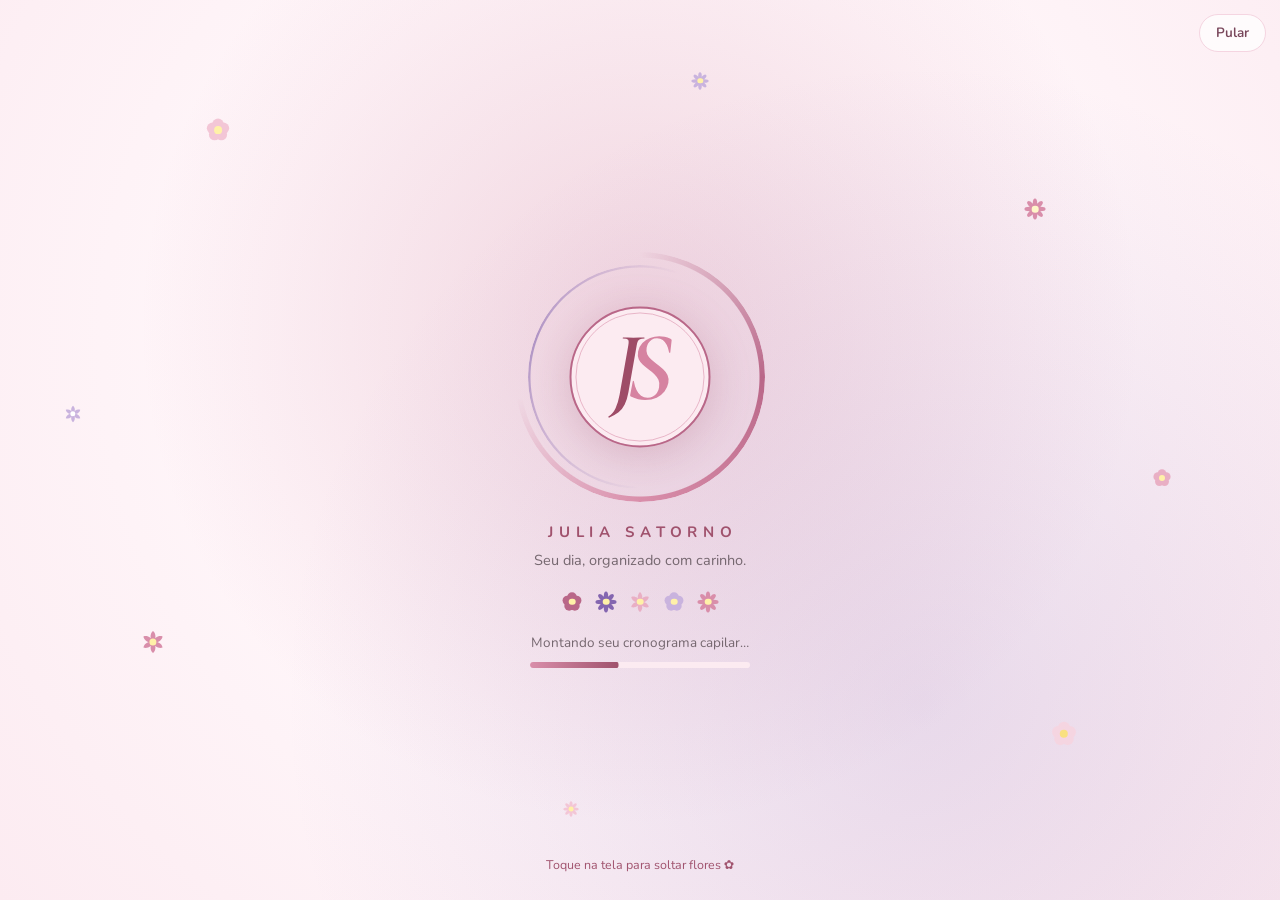
==== commit 2c6e5423: "Versão 2.6: água, ciclo menstrual, fotos de evolução, busca geral e visual mais delicado - Água: car" ====
--- a/index.html
+++ b/index.html
@@ -5,7 +5,9 @@
   <meta name="viewport" content="width=device-width, initial-scale=1, viewport-fit=cover, shrink-to-fit=no">
   <title>J.S.</title>
   <meta name="description" content="J.S. — rotina, treino, alimentação, cronograma capilar, corpo e finanças da Julia Satorno.">
-  <meta name="theme-color" content="#FFF7FA">
+  <meta name="theme-color" content="#FFF7FA" media="(prefers-color-scheme: light)">
+  <meta name="theme-color" content="#20151B" media="(prefers-color-scheme: dark)">
+  <meta name="color-scheme" content="light dark">
   <script>
     // Decide antes da primeira pintura se a intro aparece (evita "piscar" quando está desligada).
     // Também decide se as animações ficam reduzidas (preferência do sistema, a menos que a usuária force).
@@ -55,6 +57,43 @@
       var sys = !!(window.matchMedia && matchMedia('(prefers-reduced-motion: reduce)').matches);
       if (sys && s.animations !== 'on') h.classList.add('reduce-motion');
 
+      // Aparência, antes da primeira pintura (sem piscar): tema e paleta de cores.
+      //  - settings.theme: 'auto' (padrão: segue o modo claro/escuro do celular) | 'light' | 'dark';
+      //  - settings.palette: 'rose' (padrão) | 'lavanda' | 'pessego' | 'nude'.
+      // No <html>: data-theme só quando a usuária força; data-palette só fora do rosé (css/style.css).
+      var THEME_COLORS = { rose: ['#FFF7FA', '#20151B'], lavanda: ['#FAF7FD', '#1A1621'], pessego: ['#FFF8F4', '#221915'], nude: ['#FBF8F6', '#1F1A18'] };
+      window.JS_THEME = function (theme, palette, animate) {
+        var de = document.documentElement;
+        theme = theme === 'dark' || theme === 'light' ? theme : 'auto';
+        palette = THEME_COLORS[palette] ? palette : 'rose';
+        if (animate && window.requestAnimationFrame) {
+          de.classList.add('theme-anim');
+          clearTimeout(window.JS_THEME_T);
+          window.JS_THEME_T = setTimeout(function () { de.classList.remove('theme-anim'); }, 450);
+        }
+        if (theme === 'auto') de.removeAttribute('data-theme'); else de.setAttribute('data-theme', theme);
+        if (palette === 'rose') de.removeAttribute('data-palette'); else de.setAttribute('data-palette', palette);
+        // Cor da barra do sistema: uma para o claro e outra para o escuro (no automático, o celular escolhe).
+        var c = THEME_COLORS[palette], metas = document.querySelectorAll('meta[name="theme-color"]');
+        for (var i = 0; i < metas.length; i++) {
+          var forDark = (metas[i].getAttribute('media') || '').indexOf('dark') >= 0;
+          metas[i].setAttribute('content', c[theme === 'auto' ? (forDark ? 1 : 0) : (theme === 'dark' ? 1 : 0)]);
+        }
+        var cs = document.querySelector('meta[name="color-scheme"]');
+        if (cs) cs.setAttribute('content', theme === 'auto' ? 'light dark' : theme);
+        var sysDark = !!(window.matchMedia && matchMedia('(prefers-color-scheme: dark)').matches);
+        window.JS_THEME_STATE = { theme: theme, palette: palette, dark: theme === 'dark' || (theme === 'auto' && sysDark) };
+        return window.JS_THEME_STATE;
+      };
+      window.JS_THEME(s.theme, s.palette);
+      // Celular mudou de claro para escuro (ou o contrário) com o app aberto, no automático.
+      try {
+        matchMedia('(prefers-color-scheme: dark)').addEventListener('change', function () {
+          var st = window.JS_THEME_STATE || {};
+          window.JS_THEME(st.theme, st.palette);
+        });
+      } catch (e) { /* navegador antigo */ }
+
       // Tamanho da tela. Todo o CSS é em rem; aqui se escolhe quanto vale 1rem (100% = 16px).
       //  - celular: 100%;
       //  - tablet (tela de toque grande): aumenta conforme o tamanho da tela, até 160%;
@@ -98,7 +137,6 @@
       });
     })(document.documentElement);
   </script>
-  <meta name="color-scheme" content="light">
   <meta name="mobile-web-app-capable" content="yes">
   <meta name="apple-mobile-web-app-capable" content="yes">
   <meta name="apple-mobile-web-app-title" content="J.S.">
@@ -109,6 +147,7 @@
   <link rel="apple-touch-icon" href="icons/apple-touch-icon.png">
   <link rel="stylesheet" href="css/style.css">
   <link rel="stylesheet" href="css/v2.css">
+  <link rel="stylesheet" href="css/v26.css">
 </head>
 <body>
   <!--logo:inicio--><svg width="0" height="0" style="position:absolute" aria-hidden="true" focusable="false"><defs><path id="js-j" transform="translate(256 256) scale(0.9305) translate(-264.07 -280.22)" pathLength="1" d="M178.75 392.11L178.75 392.11Q178.21 392.38 177.40 391.03Q176.59 389.68 177.13 389.14L177.13 389.14Q189.82 381.58 196.84 366.46Q203.86 351.34 207.91 329.20L207.91 329.20L231.94 193.12Q234.10 181.51 231.26 178Q228.43 174.49 217.36 174.49L217.36 174.49Q216.55 174.49 216.55 172.87Q216.55 171.25 217.36 171.25L217.36 171.25Q223.30 171.25 230.59 171.66Q237.88 172.06 245.98 172.06L245.98 172.06Q255.43 172.06 262.72 171.66Q270.01 171.25 275.68 171.25L275.68 171.25Q276.49 171.25 276.49 172.87Q276.49 174.49 275.68 174.49L275.68 174.49Q268.12 174.49 264.07 176.11Q260.02 177.73 258.13 181.78Q256.24 185.83 254.89 193.66L254.89 193.66L232.21 321.91Q228.43 342.97 221.95 356.20Q215.47 369.43 205.07 377.53Q194.68 385.63 178.75 392.11Z"/><path id="js-s" transform="translate(256 256) scale(0.9305) translate(-264.07 -280.22)" pathLength="1" d="M277.99 343.24L277.99 343.24Q268.53 343.24 258.95 341.21Q249.36 339.19 238.83 334.06L238.83 334.06Q237.75 333.25 237.21 332.04Q236.67 330.82 237.21 328.93L237.21 328.93L244.23 291.67Q244.23 290.32 245.72 290.32Q247.20 290.32 247.20 291.67L247.20 291.67Q249.63 305.98 254.49 316.24Q259.36 326.50 266.91 332.04Q274.47 337.57 285.00 337.57L285.00 337.57Q292.83 337.57 299.45 334.19Q306.06 330.82 310.65 324.48Q315.25 318.13 316.59 308.41L316.59 308.41Q318.75 296.53 314.84 287.89Q310.92 279.25 303.63 272.37Q296.34 265.48 287.97 259.54L287.97 259.54Q279.61 253.33 272.04 246.58Q264.49 239.83 260.57 231.06Q256.65 222.28 258.81 210.13L258.81 210.13Q261.78 195.82 270.69 186.64Q279.61 177.46 291.89 172.87Q304.17 168.28 317.13 168.28L317.13 168.28Q324.15 168.28 331.99 169.76Q339.81 171.25 347.91 174.76L347.91 174.76Q351.69 176.65 351.15 179.35L351.15 179.35L347.38 212.56Q347.11 213.64 345.75 213.64Q344.40 213.64 344.13 212.56L344.13 212.56Q342.25 201.22 337.79 192.44Q333.33 183.67 326.72 178.54Q320.11 173.41 310.92 173.41L310.92 173.41Q302.01 173.41 296.07 177.46Q290.13 181.51 286.76 187.58Q283.38 193.66 282.31 199.60L282.31 199.60Q280.41 210.40 284.19 218.09Q287.97 225.79 295.13 232Q302.28 238.21 310.12 244.42L310.12 244.42Q319.02 250.90 327.13 258.19Q335.23 265.48 339.68 274.93Q344.13 284.38 341.98 297.07L341.98 297.07Q339.54 309.76 331.44 320.29Q323.34 330.82 309.98 337.03Q296.62 343.24 277.99 343.24Z"/><path id="js-word" d="M-2.30 19.30L-2.30 19.30Q-2.50 19.40-2.80 18.90Q-3.10 18.40-2.90 18.20L-2.90 18.20Q1.80 15.40 4.40 9.80Q7 4.20 8.50-4L8.50-4L17.40-54.40Q18.20-58.70 17.15-60Q16.10-61.30 12-61.30L12-61.30Q11.70-61.30 11.70-61.90Q11.70-62.50 12-62.50L12-62.50Q14.20-62.50 16.90-62.35Q19.60-62.20 22.60-62.20L22.60-62.20Q26.10-62.20 28.80-62.35Q31.50-62.50 33.60-62.50L33.60-62.50Q33.90-62.50 33.90-61.90Q33.90-61.30 33.60-61.30L33.60-61.30Q30.80-61.30 29.30-60.70Q27.80-60.10 27.10-58.60Q26.40-57.10 25.90-54.20L25.90-54.20L17.50-6.70Q16.10 1.10 13.70 6Q11.30 10.90 7.45 13.90Q3.60 16.90-2.30 19.30ZM37.80 0.90L37.80 0.90Q35.50 0.90 34.05-0.50Q32.60-1.90 32.60-4.30L32.60-4.30Q32.60-6.60 34-7.95Q35.40-9.30 37.80-9.30L37.80-9.30Q40.20-9.30 41.55-7.95Q42.90-6.60 42.90-4.30L42.90-4.30Q42.90 0.90 37.80 0.90ZM69.70 1.20L69.70 1.20Q66.20 1.20 62.65 0.45Q59.10-0.30 55.20-2.20L55.20-2.20Q54.80-2.50 54.60-2.95Q54.40-3.40 54.60-4.10L54.60-4.10L57.20-17.90Q57.20-18.40 57.75-18.40Q58.30-18.40 58.30-17.90L58.30-17.90Q59.20-12.60 61.00-8.80Q62.80-5 65.60-2.95Q68.40-0.90 72.30-0.90L72.30-0.90Q75.20-0.90 77.65-2.15Q80.10-3.40 81.80-5.75Q83.50-8.10 84-11.70L84-11.70Q84.80-16.10 83.35-19.30Q81.90-22.50 79.20-25.05Q76.50-27.60 73.40-29.80L73.40-29.80Q70.30-32.10 67.50-34.60Q64.70-37.10 63.25-40.35Q61.80-43.60 62.60-48.10L62.60-48.10Q63.70-53.40 67-56.80Q70.30-60.20 74.85-61.90Q79.40-63.60 84.20-63.60L84.20-63.60Q86.80-63.60 89.70-63.05Q92.60-62.50 95.60-61.20L95.60-61.20Q97-60.50 96.80-59.50L96.80-59.50L95.40-47.20Q95.30-46.80 94.80-46.80Q94.30-46.80 94.20-47.20L94.20-47.20Q93.50-51.40 91.85-54.65Q90.20-57.90 87.75-59.80Q85.30-61.70 81.90-61.70L81.90-61.70Q78.60-61.70 76.40-60.20Q74.20-58.70 72.95-56.45Q71.70-54.20 71.30-52L71.30-52Q70.60-48 72-45.15Q73.40-42.30 76.05-40Q78.70-37.70 81.60-35.40L81.60-35.40Q84.90-33 87.90-30.30Q90.90-27.60 92.55-24.10Q94.20-20.60 93.40-15.90L93.40-15.90Q92.50-11.20 89.50-7.30Q86.50-3.40 81.55-1.10Q76.60 1.20 69.70 1.20ZM104.90 0.90L104.90 0.90Q102.60 0.90 101.15-0.50Q99.70-1.90 99.70-4.30L99.70-4.30Q99.70-6.60 101.10-7.95Q102.50-9.30 104.90-9.30L104.90-9.30Q107.30-9.30 108.65-7.95Q110-6.60 110-4.30L110-4.30Q110 0.90 104.90 0.90Z"/></defs></svg><!--logo:fim-->
@@ -181,6 +220,9 @@
         <svg class="brand-word" viewBox="-4.0 -64.6 115.0 84.9" aria-hidden="true"><use href="#js-word" fill="currentColor"/></svg>
       </a>
       <nav class="top-actions" aria-label="Atalhos">
+        <button type="button" class="icon-btn" data-action="search" aria-label="Buscar no J.S." title="Buscar">
+          <svg width="22" height="22" viewBox="0 0 24 24" fill="none" stroke="currentColor" stroke-width="2" stroke-linecap="round" stroke-linejoin="round" aria-hidden="true"><circle cx="11" cy="11" r="7"/><path d="m21 21-4.3-4.3"/></svg>
+        </button>
         <a href="#/agenda" class="icon-btn" data-route-link="agenda" aria-label="Agenda" title="Agenda">
           <svg width="22" height="22" viewBox="0 0 24 24" fill="none" stroke="currentColor" stroke-width="2" stroke-linecap="round" stroke-linejoin="round" aria-hidden="true"><rect x="3" y="4" width="18" height="18" rx="2"/><path d="M16 2v4M8 2v4M3 10h18"/></svg>
         </a>
@@ -229,6 +271,10 @@
       <a href="#/financeiro" data-route-link="financeiro" class="rail-only">
         <svg width="22" height="22" viewBox="0 0 24 24" fill="none" stroke="currentColor" stroke-width="2" stroke-linecap="round" stroke-linejoin="round" aria-hidden="true"><path d="M19 7V4a1 1 0 0 0-1-1H5a2 2 0 0 0 0 4h15a1 1 0 0 1 1 1v4h-3a2 2 0 0 0 0 4h3a1 1 0 0 0 1-1v-2a1 1 0 0 0-1-1"/><path d="M3 5v14a2 2 0 0 0 2 2h15a1 1 0 0 0 1-1v-4"/></svg>
         <span>Financeiro</span>
+      </a>
+      <a href="#/ciclo" data-route-link="ciclo" class="rail-only">
+        <svg width="22" height="22" viewBox="0 0 24 24" fill="none" stroke="currentColor" stroke-width="2" stroke-linecap="round" stroke-linejoin="round" aria-hidden="true"><path d="M20 14.6A8.4 8.4 0 1 1 9.4 4a6.7 6.7 0 0 0 10.6 10.6Z"/></svg>
+        <span>Ciclo</span>
       </a>
       <a href="#/corpo" data-route-link="corpo" class="rail-only">
         <svg width="22" height="22" viewBox="0 0 24 24" fill="none" stroke="currentColor" stroke-width="2" stroke-linecap="round" stroke-linejoin="round" aria-hidden="true"><circle cx="12" cy="4.5" r="2"/><path d="M5 9h14M12 9v6M9 22l3-7 3 7"/></svg>
@@ -257,11 +303,13 @@
   <script src="js/regras-treino.js" defer></script>
   <script src="js/regras-corpo.js" defer></script>
   <script src="js/regras-nutricao.js" defer></script>
+  <script src="js/regras-ciclo.js" defer></script>
   <script src="js/toque.js" defer></script>
   <script src="js/ui.js" defer></script>
   <script src="js/anim.js" defer></script>
   <script src="js/graficos.js" defer></script>
   <script src="js/store.js" defer></script>
+  <script src="js/fotos.js" defer></script>
   <script src="js/notify.js" defer></script>
   <script src="js/config.js" defer></script>
   <script src="js/push.js" defer></script>
@@ -272,6 +320,8 @@
   <script src="js/telas/treino.js" defer></script>
   <script src="js/telas/sessao.js" defer></script>
   <script src="js/telas/corpo.js" defer></script>
+  <script src="js/telas/ciclo.js" defer></script>
+  <script src="js/telas/busca.js" defer></script>
   <script src="js/telas/graficos.js" defer></script>
   <script src="js/telas/mais.js" defer></script>
   <script src="js/registro.js" defer></script>
--- a/css/style.css
+++ b/css/style.css
@@ -1,36 +1,223 @@
-/* J.S. — visual delicado em rosa. Paleta do design system do projeto;
-   rose700 e muted foram escurecidos um pouco para garantir leitura (contraste AA). */
+/* J.S. — visual delicado: rosé, lavanda, pêssego ou nude, no claro ou no escuro (ameixa).
+   Todas as cores do app saem dos "tokens" abaixo; as telas nunca usam cor fixa.
+   - Paleta: <html data-palette="lavanda|pessego|nude"> (sem atributo = rosé).
+   - Tema: <html data-theme="dark|light"> só quando a usuária escolhe; em "Automático" fica sem
+     atributo e vale o tema do celular (prefers-color-scheme).
+   O <head> do index.html aplica os dois antes da primeira pintura (window.JS_THEME).
+   Contraste: textos com pelo menos 4,5:1 (AA) sobre --surface nos dois temas. */
+
+/* Fontes guardadas no app (funcionam sem internet). Licença: fonts/OFL.txt */
+@font-face {
+  font-family: 'Nunito'; font-style: normal; font-weight: 400 800; font-display: swap;
+  src: url(../fonts/nunito-latin.woff2) format('woff2');
+  unicode-range: U+0000-00FF, U+0131, U+0152-0153, U+02BB-02BC, U+02C6, U+02DA, U+02DC, U+0304, U+0308, U+0329, U+2000-206F, U+20AC, U+2122, U+2191, U+2193, U+2212, U+2215, U+FEFF, U+FFFD;
+}
+@font-face {
+  font-family: 'Cormorant Garamond'; font-style: italic; font-weight: 500 700; font-display: swap;
+  src: url(../fonts/cormorant-garamond-italic-latin.woff2) format('woff2');
+  unicode-range: U+0000-00FF, U+0131, U+0152-0153, U+02BB-02BC, U+02C6, U+02DA, U+02DC, U+0304, U+0308, U+0329, U+2000-206F, U+20AC, U+2122, U+2191, U+2193, U+2212, U+2215, U+FEFF, U+FFFD;
+}
+
+/* ---------- 1. Paletas: valor claro (--l-*) e escuro (--d-*) de cada uma ---------- */
 :root {
-  --rose50: #FFF7FA;
-  --rose100: #FCEBF1;
-  --rose200: #F5D5E1;
-  --rose400: #D98EAA;
-  --rose600: #B96788;
-  --rose700: #A0526D;
-  --rose800: #78465A;
-  --bg: #FFFBFC;
-  --surface: #FFFFFF;
-  --text: #30262B;
-  --muted: #75676F;
-  --border: #F0E3E8;
-  --success: #39865A;
-  --success-bg: #E6F4EC;
-  --warning: #B7791F;
-  --danger: #B54747;
-  --danger-bg: #FBEAEA;
-  --m-task: #B96788;
-  --m-hair: #8F6BB3;
-  --m-meal: #3F8C86;
-  --m-bill: #B7791F;
-  --radius: 1.125rem;
-  --radius-sm: .75rem;
-  --shadow: 0 .0625rem .125rem rgba(120, 70, 90, .06), 0 .25rem 1rem rgba(120, 70, 90, .06);
+  /* Rosé (padrão) */
+  --l-rose50: #FFF7FA; --l-rose100: #FCEBF1; --l-rose200: #F5D5E1; --l-rose300: #E9AFC4; --l-rose400: #D98EAA; --l-rose600: #B96788; --l-rose700: #A0526D; --l-rose800: #78465A;
+  --l-bg: #FFFBFC; --l-text: #30262B; --l-muted: #75676F; --l-border: #F0E3E8; --l-topbar: rgba(255, 247, 250, .9);
+  --l-accent: #A0526D; --l-grad: linear-gradient(135deg, #B05A7E 0%, #924668 100%);
+  --l-glow: rgba(160, 82, 109, .24); --l-ring: rgba(185, 103, 136, .2); --l-bg-a: rgba(245, 213, 225, .55); --l-bg-b: rgba(226, 214, 243, .45);
+  --l-glow1: rgba(217, 142, 170, .38); --l-glow2: rgba(143, 107, 179, .2);
+  --d-rose50: #2E1F27; --d-rose100: #3D2631; --d-rose200: #5A3848; --d-rose300: #8A5068; --d-rose400: #B77490; --d-rose600: #E39AB7; --d-rose700: #F0B3CA; --d-rose800: #F7CFDD;
+  --d-bg: #1E1419; --d-surface: #2A1C23; --d-text: #F6E9EF; --d-muted: #C3AEB8; --d-border: #45313B; --d-topbar: rgba(32, 21, 27, .9);
+  --d-accent: #E49BB8; --d-on-accent: #2A1420; --d-grad: linear-gradient(135deg, #EDB1C8 0%, #D888AA 100%);
+  --d-glow: rgba(228, 155, 184, .22); --d-ring: rgba(228, 155, 184, .28); --d-bg-a: rgba(120, 60, 88, .28); --d-bg-b: rgba(90, 64, 130, .2);
+}
+:root[data-palette="lavanda"] {
+  --l-rose50: #FAF7FD; --l-rose100: #F1EBFA; --l-rose200: #E2D6F3; --l-rose300: #C9B6E8; --l-rose400: #AE95D6; --l-rose600: #8B6CBA; --l-rose700: #7457A3; --l-rose800: #5A4680;
+  --l-bg: #FCFAFE; --l-text: #2D2733; --l-muted: #706878; --l-border: #ECE5F5; --l-topbar: rgba(250, 247, 253, .9);
+  --l-accent: #7457A3; --l-grad: linear-gradient(135deg, #8466B0 0%, #6A4F98 100%);
+  --l-glow: rgba(116, 87, 163, .24); --l-ring: rgba(139, 108, 186, .2); --l-bg-a: rgba(226, 214, 243, .6); --l-bg-b: rgba(245, 213, 225, .4);
+  --l-glow1: rgba(174, 149, 214, .4); --l-glow2: rgba(217, 142, 170, .22);
+  --d-rose50: #261F31; --d-rose100: #322841; --d-rose200: #4A3C61; --d-rose300: #6A5590; --d-rose400: #8F78B8; --d-rose600: #BCA6E6; --d-rose700: #CFBDF2; --d-rose800: #E2D6F8;
+  --d-bg: #17131E; --d-surface: #221C2B; --d-text: #EEE9F6; --d-muted: #BBB0CC; --d-border: #3B324A; --d-topbar: rgba(27, 22, 34, .9);
+  --d-accent: #C2AEEA; --d-on-accent: #1E1530; --d-grad: linear-gradient(135deg, #D3C3F3 0%, #B39BE3 100%);
+  --d-glow: rgba(194, 174, 234, .2); --d-ring: rgba(194, 174, 234, .28); --d-bg-a: rgba(90, 70, 140, .3); --d-bg-b: rgba(120, 60, 100, .18);
+}
+:root[data-palette="pessego"] {
+  --l-rose50: #FFF8F4; --l-rose100: #FDEDE4; --l-rose200: #F8D9C7; --l-rose300: #F0BFA3; --l-rose400: #E7A27E; --l-rose600: #C77A55; --l-rose700: #9A5634; --l-rose800: #74422B;
+  --l-bg: #FFFBF8; --l-text: #33282A; --l-muted: #78685F; --l-border: #F3E4DA; --l-topbar: rgba(255, 248, 244, .9);
+  --l-accent: #9A5634; --l-grad: linear-gradient(135deg, #A95C3E 0%, #8E4B30 100%);
+  --l-glow: rgba(169, 92, 62, .24); --l-ring: rgba(199, 122, 85, .2); --l-bg-a: rgba(248, 217, 199, .6); --l-bg-b: rgba(245, 213, 225, .4);
+  --l-glow1: rgba(231, 162, 126, .36); --l-glow2: rgba(217, 142, 170, .2);
+  --d-rose50: #2F221D; --d-rose100: #3E2C24; --d-rose200: #5C4034; --d-rose300: #8A5A45; --d-rose400: #B67D61; --d-rose600: #EDAA88; --d-rose700: #F4C0A4; --d-rose800: #F9D9C7;
+  --d-bg: #1E1512; --d-surface: #2A1E1A; --d-text: #F7ECE6; --d-muted: #C9B5AA; --d-border: #47352D; --d-topbar: rgba(34, 25, 21, .9);
+  --d-accent: #EFB08F; --d-on-accent: #2A170E; --d-grad: linear-gradient(135deg, #F5C3A7 0%, #E59E7B 100%);
+  --d-glow: rgba(239, 176, 143, .2); --d-ring: rgba(239, 176, 143, .28); --d-bg-a: rgba(130, 70, 45, .28); --d-bg-b: rgba(120, 60, 88, .18);
+}
+:root[data-palette="nude"] {
+  --l-rose50: #FBF8F6; --l-rose100: #F4ECE7; --l-rose200: #E8D8CF; --l-rose300: #DCC2B4; --l-rose400: #C9A593; --l-rose600: #9A7563; --l-rose700: #7A5A4B; --l-rose800: #5E463B;
+  --l-bg: #FCFAF8; --l-text: #2F2926; --l-muted: #736A65; --l-border: #EDE3DD; --l-topbar: rgba(251, 248, 246, .9);
+  --l-accent: #7A5A4B; --l-grad: linear-gradient(135deg, #8F6C5B 0%, #6E5244 100%);
+  --l-glow: rgba(122, 90, 75, .22); --l-ring: rgba(154, 117, 99, .2); --l-bg-a: rgba(232, 216, 207, .65); --l-bg-b: rgba(245, 225, 222, .45);
+  --l-glow1: rgba(201, 165, 147, .36); --l-glow2: rgba(217, 160, 170, .2);
+  --d-rose50: #2D2522; --d-rose100: #3A302B; --d-rose200: #554740; --d-rose300: #7A6558; --d-rose400: #A58B7E; --d-rose600: #D8BBAB; --d-rose700: #E6CFC2; --d-rose800: #F1E2D9;
+  --d-bg: #1C1715; --d-surface: #27201D; --d-text: #F3ECE8; --d-muted: #C4B7B0; --d-border: #433833; --d-topbar: rgba(31, 26, 24, .9);
+  --d-accent: #DDBFAE; --d-on-accent: #251A15; --d-grad: linear-gradient(135deg, #E8D0C3 0%, #CDAA97 100%);
+  --d-glow: rgba(221, 191, 174, .18); --d-ring: rgba(221, 191, 174, .26); --d-bg-a: rgba(110, 80, 66, .28); --d-bg-b: rgba(110, 60, 80, .16);
+}
+
+/* ---------- 2. Tokens do app (tema claro) ---------- */
+:root {
+  --rose50: var(--l-rose50); --rose100: var(--l-rose100); --rose200: var(--l-rose200); --rose300: var(--l-rose300);
+  --rose400: var(--l-rose400); --rose600: var(--l-rose600); --rose700: var(--l-rose700); --rose800: var(--l-rose800);
+  --bg: var(--l-bg); --surface: #FFFFFF; --surface-2: var(--l-rose50); --field-bg: #FFFFFF;
+  --text: var(--l-text); --muted: var(--l-muted); --faint: #B9AEB4; --border: var(--l-border);
+  --neutral-bg: #F4F0F2; --topbar-bg: var(--l-topbar); --tabbar-bg: rgba(255, 255, 255, .96);
+  --accent: var(--l-accent); --on-accent: #FFFFFF; --accent-grad: var(--l-grad); --accent-glow: var(--l-glow); --ring: var(--l-ring);
+  --overlay: rgba(48, 38, 43, .38);
+  --bg-glow-a: var(--l-bg-a); --bg-glow-b: var(--l-bg-b); --glow1: var(--l-glow1); --glow2: var(--l-glow2);
+  --success: #357C53; --success-bg: #E8F3EC; --success-ink: #2C6B47; --success-line: #CFE7D8; --success-soft: #FAFDFB; --success-glow: rgba(57, 134, 90, .18); --on-success: #FFFFFF;
+  --warning: #9A6A1E; --warn-bg: #FDF1E2; --warn-ink: #8A5A14;
+  --danger: #B54747; --danger-bg: #FBEAEA; --danger-line: #F2CACA; --danger-soft: #FFFAFA; --danger-solid: #B54747; --on-danger: #FFFFFF;
+  /* Cores dos módulos (tons pastéis com leitura AA): */
+  --m-task: var(--rose600); --m-hair: #8466B0; --m-meal: #457D67; --m-bill: #956626;
+  --m-work: #94589A; --m-body: #A0665A; --m-chart: #6E6FB4; --m-kcal: #A95C3E;
+  --m-task-bg: var(--rose100); --m-hair-bg: #F2ECF9; --m-meal-bg: #E8F3EE; --m-bill-bg: #FBF2E3;
+  --m-work-bg: #F7EFF8; --m-body-bg: #F9EDE9; --m-chart-bg: #EDEDF9; --m-kcal-bg: #FCEEE7; --m-set-bg: #F4F0F2;
+  --m-kcal-soft: #E3A383; --lav-soft: #C9B3DE;
+  /* Treino em andamento (orquídea) */
+  --work-bg2: #EEDDF1; --work-line: #D9BEDF; --work-ink-soft: #8B6E90; --work-ring: rgba(148, 88, 154, .16); --work-glow: rgba(148, 88, 154, .32);
+  --work-grad: linear-gradient(135deg, #9B5BA0 0%, #7E4784 100%); --on-work: #FFFFFF;
+  --work-shadow: 0 .125rem .25rem rgba(148, 88, 154, .06), 0 .625rem 1.875rem rgba(148, 88, 154, .08);
+  --cd-grad: radial-gradient(circle at 50% 45%, rgba(170, 104, 168, .97), rgba(98, 52, 104, .98));
+  --flash-bg: rgba(74, 40, 78, .94);
+  /* Alimentação: macronutrientes e ícones dos alimentos */
+  --mac-prot: #C2718F; --mac-carb: #8B86C9; --mac-lip: #D9A06E;
+  --fi-bg: #F6F1F3; --fi-fruta: #FFEEF2; --fi-veg: #EAF6EC; --fi-prot: #FFF0E6; --fi-graos: #FBF4E4; --fi-leite: #EAF2FB;
+  /* Água e ciclo menstrual (telas novas) */
+  --water: #356E8A; --water-bg: #E7F2F8; --water-soft: #8CC0DA;
+  --ph-men: #A63F63; --ph-fol: #3D7254; --ph-ovu: #8C5820; --ph-lut: #6D56A6;
+  --ph-men-bg: #FCE8EF; --ph-fol-bg: #E6F2EA; --ph-ovu-bg: #FBEEDD; --ph-lut-bg: #EFEAF8;
+  /* Cabelo */
+  --h-hyd: #5B8DB8; --h-nut: #C0803A;
+  /* Gráficos */
+  --ser1: #B0607F; --ser2: #7A78C2; --ser3: #C68A4E; --chart-grid: var(--border); --chart-axis: #D9CCD2; --spark-line: #CDBDC4;
+  --heat0: var(--rose100); --heat1: var(--rose400); --heat2: var(--rose600); --heat3: var(--rose800); --heat-future: var(--rose50);
+  /* Logo (igual nos dois temas, segue a paleta) */
+  --logo-disc: var(--l-rose100); --logo-ring: var(--l-rose600); --logo-ring2: var(--l-rose400); --logo-j: var(--l-rose700); --logo-s: var(--l-rose400); --logo-s-line: var(--l-rose600);
+  --flower-center: #FFF1A8; --on-plan: #FFFFFF; --on-dark: #FFFFFF;
+  /* Desenhos dos exercícios: painel claro também no tema escuro (o traço é rosa-escuro). */
+  --exa-bg: linear-gradient(180deg, #FFFFFF 0%, #FFF6F9 100%); --exa-panel: #FFFFFF; --exa-thumb: linear-gradient(135deg, #F4E3EA, #E9D9F2);
+  --video-bg: #1D1A1C; --play-bg: rgba(48, 38, 43, .62);
+  --toast-bg: var(--text); --toast-fg: #FFFFFF; --toast-action: var(--l-rose200); --toast-error: #7E2F2F; --toast-error-fg: #FFFFFF;
+  --intro-bg: radial-gradient(circle at 50% 38%, #FFFFFF 0%, var(--rose50) 45%, var(--rose100) 100%);
+  --glass: rgba(255, 255, 255, .75); --shine: rgba(255, 255, 255, .35); --shine-strong: rgba(255, 255, 255, .8);
+  --switch-off: #E3D7DC; --switch-knob: #FFFFFF; --seg-on: #FFFFFF;
+  --shadow: 0 .0625rem .125rem rgba(120, 70, 90, .04), 0 .375rem 1.25rem rgba(120, 70, 90, .05);
+  --shadow-sm: 0 .0625rem .25rem rgba(120, 70, 90, .12);
+  --shadow-hover: 0 .5rem 1.25rem rgba(120, 70, 90, .08);
+  --shadow-lg: 0 .625rem 2.5rem rgba(48, 38, 43, .22);
+  --shadow-pop: 0 .125rem .5rem rgba(0, 0, 0, .22);
+  --select-arrow: url("data:image/svg+xml,%3Csvg xmlns='http://www.w3.org/2000/svg' width='16' height='16' viewBox='0 0 24 24' fill='none' stroke='%2378686F' stroke-width='2' stroke-linecap='round' stroke-linejoin='round'%3E%3Cpath d='m6 9 6 6 6-6'/%3E%3C/svg%3E");
+  --radius: 1.25rem;
+  --radius-sm: .875rem;
+  --pill: 6.1875rem;
   --tabbar-h: 4rem;
   --safe-b: env(safe-area-inset-bottom, 0rem);
   --safe-t: env(safe-area-inset-top, 0rem);
-  --font: system-ui, -apple-system, "Segoe UI", Roboto, "Helvetica Neue", Arial, sans-serif;
-  --serif: Georgia, "Times New Roman", serif;
+  --font: 'Nunito', system-ui, -apple-system, "Segoe UI", Roboto, "Helvetica Neue", Arial, sans-serif;
+  --font-display: 'Cormorant Garamond', Georgia, "Times New Roman", serif;
+  --serif: var(--font-display);
   color-scheme: light;
+}
+
+/* ---------- 3. Tema escuro (ameixa/vinho): o mesmo mapa vale para "Escuro" e para "Automático" com o celular no escuro ---------- */
+:root[data-theme="dark"] {
+  --rose50: var(--d-rose50); --rose100: var(--d-rose100); --rose200: var(--d-rose200); --rose300: var(--d-rose300);
+  --rose400: var(--d-rose400); --rose600: var(--d-rose600); --rose700: var(--d-rose700); --rose800: var(--d-rose800);
+  --bg: var(--d-bg); --surface: var(--d-surface); --surface-2: var(--d-rose50); --field-bg: var(--d-bg);
+  --text: var(--d-text); --muted: var(--d-muted); --faint: #7D6872; --border: var(--d-border);
+  --neutral-bg: rgba(255, 255, 255, .07); --topbar-bg: var(--d-topbar); --tabbar-bg: var(--d-topbar);
+  --accent: var(--d-accent); --on-accent: var(--d-on-accent); --accent-grad: var(--d-grad); --accent-glow: var(--d-glow); --ring: var(--d-ring);
+  --overlay: rgba(8, 4, 6, .62);
+  --bg-glow-a: var(--d-bg-a); --bg-glow-b: var(--d-bg-b); --glow1: var(--d-glow); --glow2: rgba(143, 107, 179, .16);
+  --success: #7FCB9C; --success-bg: #1F3328; --success-ink: #9FD9B4; --success-line: #2F5040; --success-soft: #1F2A24; --success-glow: rgba(127, 203, 156, .18); --on-success: #12261A;
+  --warning: #F0BE84; --warn-bg: #3A2C1C; --warn-ink: #F0C892;
+  --danger: #F29A9A; --danger-bg: #3D2226; --danger-line: #6B3A40; --danger-soft: #2E1D20; --danger-solid: #E58A8A; --on-danger: #2A1214;
+  --m-task: var(--d-rose600); --m-hair: #C7AEEC; --m-meal: #8FD1B5; --m-bill: #E8B670;
+  --m-work: #D9A0E0; --m-body: #E3A796; --m-chart: #AEB0EC; --m-kcal: #F0A385;
+  --m-task-bg: var(--d-rose100); --m-hair-bg: #2E2540; --m-meal-bg: #1E3029; --m-bill-bg: #3A2E1C;
+  --m-work-bg: #36243A; --m-body-bg: #3A2622; --m-chart-bg: #262842; --m-kcal-bg: #3C2620; --m-set-bg: rgba(255, 255, 255, .07);
+  --m-kcal-soft: #B9705A; --lav-soft: #8F78B8;
+  --work-bg2: #4A2F50; --work-line: #6E4A75; --work-ink-soft: #C9A8CE; --work-ring: rgba(217, 160, 224, .2); --work-glow: rgba(0, 0, 0, .35);
+  --work-grad: linear-gradient(135deg, #E2B3E7 0%, #CC93D2 100%); --on-work: #2A1430;
+  --work-shadow: 0 .125rem .25rem rgba(0, 0, 0, .2), 0 .625rem 1.875rem rgba(0, 0, 0, .25);
+  --cd-grad: radial-gradient(circle at 50% 45%, rgba(110, 62, 114, .97), rgba(40, 20, 44, .98));
+  --flash-bg: rgba(64, 36, 68, .96);
+  --mac-prot: #E69BB8; --mac-carb: #ABA7EC; --mac-lip: #EDBB8A;
+  --fi-bg: #3A2D33; --fi-fruta: #3D2430; --fi-veg: #1F3328; --fi-prot: #3C2820; --fi-graos: #3A3020; --fi-leite: #1F2C38;
+  --water: #8CC4E0; --water-bg: #1D2E38; --water-soft: #4E87A6;
+  --ph-men: #F28FB0; --ph-fol: #9FD1AE; --ph-ovu: #F0BE84; --ph-lut: #C2B1EE;
+  --ph-men-bg: #3D2230; --ph-fol-bg: #1F3328; --ph-ovu-bg: #3A2C1C; --ph-lut-bg: #2C2440;
+  --h-hyd: #8CB8DE; --h-nut: #E5B07A;
+  --ser1: #EBA2BF; --ser2: #B1AFF0; --ser3: #EDBD84; --chart-axis: #5A4650; --spark-line: #6B5560;
+  --exa-bg: linear-gradient(180deg, #F6EDF1 0%, #ECDFE5 100%); --exa-panel: #F6EDF1; --exa-thumb: linear-gradient(135deg, #EEDFE6, #E4D7EC);
+  --play-bg: rgba(20, 12, 16, .7);
+  --toast-bg: var(--d-rose800); --toast-fg: var(--d-bg); --toast-action: var(--d-rose300); --toast-error: #F2A0A0; --toast-error-fg: #2A1214;
+  --intro-bg: radial-gradient(circle at 50% 38%, var(--d-rose100) 0%, var(--d-surface) 50%, var(--d-bg) 100%);
+  --glass: rgba(20, 12, 16, .55); --shine: rgba(255, 255, 255, .22); --shine-strong: rgba(255, 255, 255, .6);
+  --switch-off: #4A3A42; --switch-knob: #F6E9EF; --seg-on: var(--d-rose200);
+  --shadow: 0 .0625rem .125rem rgba(0, 0, 0, .18), 0 .375rem 1.25rem rgba(0, 0, 0, .18);
+  --shadow-sm: 0 .0625rem .25rem rgba(0, 0, 0, .35);
+  --shadow-hover: 0 .5rem 1.25rem rgba(0, 0, 0, .3);
+  --shadow-lg: 0 .625rem 2.5rem rgba(0, 0, 0, .45);
+  --shadow-pop: 0 .125rem .5rem rgba(0, 0, 0, .4);
+  --select-arrow: url("data:image/svg+xml,%3Csvg xmlns='http://www.w3.org/2000/svg' width='16' height='16' viewBox='0 0 24 24' fill='none' stroke='%23C3AEB8' stroke-width='2' stroke-linecap='round' stroke-linejoin='round'%3E%3Cpath d='m6 9 6 6 6-6'/%3E%3C/svg%3E");
+  color-scheme: dark;
+}
+@media (prefers-color-scheme: dark) {
+  :root:not([data-theme="light"]) {
+    --rose50: var(--d-rose50); --rose100: var(--d-rose100); --rose200: var(--d-rose200); --rose300: var(--d-rose300);
+    --rose400: var(--d-rose400); --rose600: var(--d-rose600); --rose700: var(--d-rose700); --rose800: var(--d-rose800);
+    --bg: var(--d-bg); --surface: var(--d-surface); --surface-2: var(--d-rose50); --field-bg: var(--d-bg);
+    --text: var(--d-text); --muted: var(--d-muted); --faint: #7D6872; --border: var(--d-border);
+    --neutral-bg: rgba(255, 255, 255, .07); --topbar-bg: var(--d-topbar); --tabbar-bg: var(--d-topbar);
+    --accent: var(--d-accent); --on-accent: var(--d-on-accent); --accent-grad: var(--d-grad); --accent-glow: var(--d-glow); --ring: var(--d-ring);
+    --overlay: rgba(8, 4, 6, .62);
+    --bg-glow-a: var(--d-bg-a); --bg-glow-b: var(--d-bg-b); --glow1: var(--d-glow); --glow2: rgba(143, 107, 179, .16);
+    --success: #7FCB9C; --success-bg: #1F3328; --success-ink: #9FD9B4; --success-line: #2F5040; --success-soft: #1F2A24; --success-glow: rgba(127, 203, 156, .18); --on-success: #12261A;
+    --warning: #F0BE84; --warn-bg: #3A2C1C; --warn-ink: #F0C892;
+    --danger: #F29A9A; --danger-bg: #3D2226; --danger-line: #6B3A40; --danger-soft: #2E1D20; --danger-solid: #E58A8A; --on-danger: #2A1214;
+    --m-task: var(--d-rose600); --m-hair: #C7AEEC; --m-meal: #8FD1B5; --m-bill: #E8B670;
+    --m-work: #D9A0E0; --m-body: #E3A796; --m-chart: #AEB0EC; --m-kcal: #F0A385;
+    --m-task-bg: var(--d-rose100); --m-hair-bg: #2E2540; --m-meal-bg: #1E3029; --m-bill-bg: #3A2E1C;
+    --m-work-bg: #36243A; --m-body-bg: #3A2622; --m-chart-bg: #262842; --m-kcal-bg: #3C2620; --m-set-bg: rgba(255, 255, 255, .07);
+    --m-kcal-soft: #B9705A; --lav-soft: #8F78B8;
+    --work-bg2: #4A2F50; --work-line: #6E4A75; --work-ink-soft: #C9A8CE; --work-ring: rgba(217, 160, 224, .2); --work-glow: rgba(0, 0, 0, .35);
+    --work-grad: linear-gradient(135deg, #E2B3E7 0%, #CC93D2 100%); --on-work: #2A1430;
+    --work-shadow: 0 .125rem .25rem rgba(0, 0, 0, .2), 0 .625rem 1.875rem rgba(0, 0, 0, .25);
+    --cd-grad: radial-gradient(circle at 50% 45%, rgba(110, 62, 114, .97), rgba(40, 20, 44, .98));
+    --flash-bg: rgba(64, 36, 68, .96);
+    --mac-prot: #E69BB8; --mac-carb: #ABA7EC; --mac-lip: #EDBB8A;
+    --fi-bg: #3A2D33; --fi-fruta: #3D2430; --fi-veg: #1F3328; --fi-prot: #3C2820; --fi-graos: #3A3020; --fi-leite: #1F2C38;
+    --water: #8CC4E0; --water-bg: #1D2E38; --water-soft: #4E87A6;
+    --ph-men: #F28FB0; --ph-fol: #9FD1AE; --ph-ovu: #F0BE84; --ph-lut: #C2B1EE;
+    --ph-men-bg: #3D2230; --ph-fol-bg: #1F3328; --ph-ovu-bg: #3A2C1C; --ph-lut-bg: #2C2440;
+    --h-hyd: #8CB8DE; --h-nut: #E5B07A;
+    --ser1: #EBA2BF; --ser2: #B1AFF0; --ser3: #EDBD84; --chart-axis: #5A4650; --spark-line: #6B5560;
+    --exa-bg: linear-gradient(180deg, #F6EDF1 0%, #ECDFE5 100%); --exa-panel: #F6EDF1; --exa-thumb: linear-gradient(135deg, #EEDFE6, #E4D7EC);
+    --play-bg: rgba(20, 12, 16, .7);
+    --toast-bg: var(--d-rose800); --toast-fg: var(--d-bg); --toast-action: var(--d-rose300); --toast-error: #F2A0A0; --toast-error-fg: #2A1214;
+    --intro-bg: radial-gradient(circle at 50% 38%, var(--d-rose100) 0%, var(--d-surface) 50%, var(--d-bg) 100%);
+    --glass: rgba(20, 12, 16, .55); --shine: rgba(255, 255, 255, .22); --shine-strong: rgba(255, 255, 255, .6);
+    --switch-off: #4A3A42; --switch-knob: #F6E9EF; --seg-on: var(--d-rose200);
+    --shadow: 0 .0625rem .125rem rgba(0, 0, 0, .18), 0 .375rem 1.25rem rgba(0, 0, 0, .18);
+    --shadow-sm: 0 .0625rem .25rem rgba(0, 0, 0, .35);
+    --shadow-hover: 0 .5rem 1.25rem rgba(0, 0, 0, .3);
+    --shadow-lg: 0 .625rem 2.5rem rgba(0, 0, 0, .45);
+    --shadow-pop: 0 .125rem .5rem rgba(0, 0, 0, .4);
+    --select-arrow: url("data:image/svg+xml,%3Csvg xmlns='http://www.w3.org/2000/svg' width='16' height='16' viewBox='0 0 24 24' fill='none' stroke='%23C3AEB8' stroke-width='2' stroke-linecap='round' stroke-linejoin='round'%3E%3Cpath d='m6 9 6 6 6-6'/%3E%3C/svg%3E");
+    color-scheme: dark;
+  }
 }
 
 * { box-sizing: border-box; }
@@ -72,10 +259,73 @@
 :focus-visible { outline: .125rem solid var(--rose600); outline-offset: .125rem; }
 .ic { flex: none; }
 
+/* ---------- Detalhes delicados (v2.6) ---------- */
+:root { --sprig: url("data:image/svg+xml,%3Csvg xmlns='http://www.w3.org/2000/svg' viewBox='0 0 120 120'%3E%3Cg fill='none' stroke='%23000' stroke-width='1.8' stroke-linecap='round' stroke-linejoin='round'%3E%3Cpath d='M14 118C30 96 44 78 60 62S86 36 97 24'/%3E%3Cpath d='M50 72C42 64 38 55 39 45'/%3E%3Cpath d='M74 48C80 46 86 47 90 50'/%3E%3Cg transform='translate(98 21)'%3E%3Ccircle cx='0' cy='-8' r='6.2'/%3E%3Ccircle cx='7.6' cy='-2.5' r='6.2'/%3E%3Ccircle cx='4.7' cy='6.5' r='6.2'/%3E%3Ccircle cx='-4.7' cy='6.5' r='6.2'/%3E%3Ccircle cx='-7.6' cy='-2.5' r='6.2'/%3E%3C/g%3E%3C/g%3E%3Cg fill='%23000'%3E%3Ccircle cx='98' cy='21' r='3.2'/%3E%3Ccircle cx='39' cy='43' r='3.6'/%3E%3Ccircle cx='91' cy='50.5' r='2.4'/%3E%3Cpath fill-opacity='.55' d='M33 96c-2-10 4-18 14-20 0 10-6 18-14 20Z'/%3E%3Cpath fill-opacity='.55' d='M47 78c10-2 18 4 20 12-10 2-18-2-20-12Z'/%3E%3Cpath fill-opacity='.55' d='M64 56c-2-9 3-15 12-17 0 9-5 15-12 17Z'/%3E%3Cpath fill-opacity='.4' d='M22 112c-1-8 3-13 10-15 0 7-4 13-10 15Z'/%3E%3C/g%3E%3Cg transform='translate(98 21)' fill='%23000' fill-opacity='.18'%3E%3Ccircle cx='0' cy='-8' r='6.2'/%3E%3Ccircle cx='7.6' cy='-2.5' r='6.2'/%3E%3Ccircle cx='4.7' cy='6.5' r='6.2'/%3E%3Ccircle cx='-4.7' cy='6.5' r='6.2'/%3E%3Ccircle cx='-7.6' cy='-2.5' r='6.2'/%3E%3C/g%3E%3C/svg%3E"); }
+body { -webkit-font-smoothing: antialiased; -moz-osx-font-smoothing: grayscale; }
+/* Fundo: degradê bem leve e um raminho floral discreto no canto (na cor da paleta). */
+body::before {
+  content: ""; position: fixed; inset: 0; z-index: -1; pointer-events: none;
+  background: radial-gradient(120% 55% at 100% 0%, var(--bg-glow-a) 0%, transparent 62%), radial-gradient(90% 45% at 0% 100%, var(--bg-glow-b) 0%, transparent 60%);
+}
+body::after {
+  content: ""; position: fixed; z-index: -1; pointer-events: none;
+  top: calc(3.5rem + var(--safe-t)); right: -.375rem; width: 7.5rem; height: 7.5rem; opacity: .38; background: var(--rose400);
+  -webkit-mask: var(--sprig) center / contain no-repeat; mask: var(--sprig) center / contain no-repeat;
+}
+html.intro-on body::after { display: none; }
+/* Troca de tema/paleta em Configurações: as cores mudam suavemente. */
+html.theme-anim body, html.theme-anim body * { transition: background-color .35s ease, border-color .35s ease, color .35s ease, fill .35s ease !important; }
+/* Ícones com traço mais fino (inclusive os da barra de cima e das abas, que estão no index.html). */
+.top-actions svg, .tabbar svg { stroke-width: 1.75; }
+.fab svg { stroke-width: 2; }
+/* Logo: acompanha a paleta (no escuro continua clara, como um medalhão). */
+.brand-mark rect, .i-disc { fill: var(--logo-disc); }
+.brand-mark circle, .i-ring { stroke: var(--logo-ring); }
+.i-ring.i-ring2 { stroke: var(--logo-ring2); }
+.brand-mark use[href="#js-j"] { fill: var(--logo-j); }
+.brand-mark use[href="#js-s"] { fill: var(--logo-s); }
+.i-j { fill: var(--logo-j); stroke: var(--logo-j); }
+.i-s { fill: var(--logo-s); stroke: var(--logo-s-line); }
+.intro-logo g[fill="#B96788"] { fill: var(--logo-ring); }
+/* Títulos de seção com uma florzinha. */
+.block-head h2, .quick h2 { display: flex; align-items: center; gap: .4375rem; }
+.block-head h2::before, .quick h2::before {
+  content: ""; flex: none; width: .75rem; height: .75rem; background: var(--rose400);
+  -webkit-mask: var(--fl1) center / contain no-repeat; mask: var(--fl1) center / contain no-repeat;
+}
+/* Telas vazias: duas florzinhas ao redor do ícone. */
+.empty-ic::before, .empty-ic::after {
+  content: ""; position: absolute; pointer-events: none;
+  -webkit-mask: var(--fl1) center / contain no-repeat; mask: var(--fl1) center / contain no-repeat;
+}
+.empty-ic::after { top: -.3125rem; right: -.5rem; width: 1.25rem; height: 1.25rem; background: var(--rose400); }
+.empty-ic::before { bottom: -.125rem; left: -.5rem; width: .875rem; height: .875rem; background: var(--lav-soft); -webkit-mask-image: var(--fl2); mask-image: var(--fl2); }
+/* Configurações → Aparência: escolha da paleta */
+.palettes { display: grid; grid-template-columns: repeat(4, minmax(0, 1fr)); gap: .5rem; }
+.field .pal { position: relative; display: flex; flex-direction: column; align-items: center; gap: .375rem; padding: .625rem .25rem .5rem; border: .0625rem solid var(--border); border-radius: 1rem; background: var(--surface); cursor: pointer; margin: 0 !important; color: var(--text) !important; }
+.pal input { position: absolute; opacity: 0; width: .0625rem; height: .0625rem; }
+.pal-dot { display: block; width: 2.25rem; height: 2.25rem; border-radius: 50%; box-shadow: inset 0 0 0 .1875rem var(--surface); border: .125rem solid transparent; transition: transform .2s var(--ease-spring); }
+.pal-name { display: block; font-size: .8125rem; font-weight: 650; }
+.pal:has(input:checked) { border-color: var(--rose400); background: var(--rose50); }
+.pal input:checked + .pal-dot { border-color: var(--accent); transform: scale(1.06); }
+.pal input:focus-visible + .pal-dot { outline: .125rem solid var(--rose600); outline-offset: .125rem; }
+.pal-rose .pal-dot { background: var(--pal-rose); }
+.pal-lavanda .pal-dot { background: var(--pal-lavanda); }
+.pal-pessego .pal-dot { background: var(--pal-pessego); }
+.pal-nude .pal-dot { background: var(--pal-nude); }
+:root {
+  --pal-rose: linear-gradient(135deg, #F5D5E1 0%, #D98EAA 50%, #A0526D 100%);
+  --pal-lavanda: linear-gradient(135deg, #E2D6F3 0%, #AE95D6 50%, #7457A3 100%);
+  --pal-pessego: linear-gradient(135deg, #F8D9C7 0%, #E7A27E 50%, #9A5634 100%);
+  --pal-nude: linear-gradient(135deg, #E8D8CF 0%, #C9A593 50%, #7A5A4B 100%);
+}
+@media (max-width: 360px) { .palettes { grid-template-columns: repeat(2, minmax(0, 1fr)); } }
+html.reduce-motion.theme-anim body, html.reduce-motion.theme-anim body * { transition: none !important; }
+
 /* ---------- Estrutura ---------- */
 .topbar {
   position: sticky; top: 0; z-index: 20;
-  background: rgba(255, 247, 250, .94);
+  background: var(--topbar-bg);
   backdrop-filter: saturate(1.4) blur(.625rem);
   -webkit-backdrop-filter: saturate(1.4) blur(.625rem);
   border-bottom: .0625rem solid var(--border);
@@ -83,7 +333,7 @@
 }
 .topbar-inner { max-width: 37.5rem; margin: 0 auto; height: 3.5rem; padding: 0 .5rem 0 1rem; display: flex; align-items: center; justify-content: space-between; }
 .brand { display: flex; align-items: center; gap: .5625rem; color: var(--rose700); text-decoration: none; }
-.brand-mark { width: 2.125rem; height: 2.125rem; border-radius: .625rem; box-shadow: 0 0 0 .0625rem var(--rose200), 0 .125rem .375rem rgba(160, 82, 109, .12); }
+.brand-mark { width: 2.125rem; height: 2.125rem; border-radius: .625rem; box-shadow: 0 0 0 .0625rem var(--rose200), 0 .125rem .375rem var(--ring); }
 .brand-word { height: 1.4375rem; width: auto; }
 .top-actions { display: flex; gap: .125rem; }
 .top-actions .icon-btn.active { color: var(--rose700); background: var(--rose100); }
@@ -92,7 +342,8 @@
 
 .tabbar {
   position: fixed; left: 0; right: 0; bottom: 0; z-index: 20;
-  background: rgba(255, 255, 255, .97);
+  background: var(--tabbar-bg);
+  backdrop-filter: saturate(1.3) blur(.625rem); -webkit-backdrop-filter: saturate(1.3) blur(.625rem);
   border-top: .0625rem solid var(--border);
   padding-bottom: var(--safe-b);
 }
@@ -110,20 +361,20 @@
   position: fixed; z-index: 21;
   right: max(1rem, calc(50vw - 17.75rem));
   bottom: calc(var(--tabbar-h) + 1rem + var(--safe-b));
-  width: 3.625rem; height: 3.625rem; border-radius: 1.25rem; border: 0;
-  background: var(--rose700); color: #fff;
+  width: 3.625rem; height: 3.625rem; border-radius: 50%; border: 0;
+  background: var(--accent-grad); color: var(--on-accent);
   display: grid; place-items: center;
-  box-shadow: 0 .375rem 1.125rem rgba(160, 82, 109, .35);
+  box-shadow: 0 .375rem 1.25rem var(--accent-glow);
   transition: transform .25s cubic-bezier(.34, 1.56, .64, 1), box-shadow .2s;
 }
-.fab:active { transform: scale(.9) rotate(90deg); box-shadow: 0 .1875rem .625rem rgba(160, 82, 109, .3); }
+.fab:active { transform: scale(.9) rotate(90deg); box-shadow: 0 .1875rem .625rem var(--accent-glow); }
 
 /* ---------- Títulos ---------- */
-.page-title { font-size: 1.625rem; font-weight: 800; margin: .25rem 0 .75rem; letter-spacing: -.0187rem; }
+.page-title { font-family: var(--font-display); font-style: italic; font-size: 2.25rem; font-weight: 600; line-height: 1.08; margin: .25rem 0 .75rem; letter-spacing: 0; color: var(--rose800); }
 .page-sub { color: var(--muted); margin: -.375rem 0 1rem; }
 .hero { padding: .25rem 0 1rem; }
-.hero h1 { font-size: 1.6875rem; font-weight: 800; margin: .375rem 0 .125rem; letter-spacing: -.0187rem; }
-.eyebrow { color: var(--rose700); font-size: .6875rem; font-weight: 700; letter-spacing: .1rem; }
+.hero h1 { font-family: var(--font-display); font-style: italic; font-size: 2.375rem; font-weight: 600; line-height: 1.08; margin: .375rem 0 .25rem; letter-spacing: 0; color: var(--rose800); }
+.eyebrow { color: var(--rose700); font-size: .6875rem; font-weight: 700; letter-spacing: .16rem; }
 .muted { color: var(--muted); }
 .small { font-size: .8125rem; }
 .note { color: var(--muted); font-size: .7813rem; text-align: center; margin: 1.25rem .5rem 0; }
@@ -134,7 +385,7 @@
   background: var(--surface); border: .0625rem solid var(--border); border-radius: var(--radius);
   padding: 1rem; margin-bottom: .75rem; box-shadow: var(--shadow);
 }
-.card.warn { border-color: #F2CACA; background: #FFFAFA; }
+.card.warn { border-color: var(--danger-line); background: var(--danger-soft); }
 .card-head { display: flex; align-items: center; justify-content: space-between; gap: .5rem; margin-bottom: .625rem; }
 .card-head h2 { font-size: 1rem; font-weight: 700; color: var(--rose800); display: flex; align-items: center; gap: .5rem; }
 .card.warn .card-head h2 { color: var(--danger); }
@@ -165,7 +416,7 @@
 .banner > div { flex: 1; min-width: 10rem; }
 .banner strong { display: block; color: var(--rose800); }
 .banner p { color: var(--muted); font-size: .8125rem; }
-.banner-ic { width: 2.375rem; height: 2.375rem; border-radius: .75rem; background: #fff; color: var(--rose700); display: grid; place-items: center; flex: none; }
+.banner-ic { width: 2.375rem; height: 2.375rem; border-radius: 50%; background: var(--surface); color: var(--rose700); display: grid; place-items: center; flex: none; }
 .banner-actions { display: flex; gap: .375rem; flex: none !important; min-width: 0 !important; }
 
 .progress { height: .5rem; background: var(--rose100); border-radius: 6.1875rem; overflow: hidden; margin: .125rem 0 .625rem; }
@@ -178,7 +429,7 @@
 .stat-label { font-size: .75rem; font-weight: 700; color: var(--muted); text-transform: uppercase; letter-spacing: .0375rem; }
 .stat-sub { font-size: .75rem; color: var(--muted); }
 .stat.ok strong { color: var(--success); }
-.stat.bad { border-color: #F2CACA; background: #FFFAFA; }
+.stat.bad { border-color: var(--danger-line); background: var(--danger-soft); }
 .stat.bad strong { color: var(--danger); }
 
 .quick h2 { font-size: .8125rem; font-weight: 700; color: var(--rose800); text-transform: uppercase; letter-spacing: .05rem; margin: 1.125rem .125rem .5rem; }
@@ -218,7 +469,7 @@
 }
 .check::before { content: ""; position: absolute; }
 .check svg { width: 1.625rem; height: 1.625rem; padding: .25rem; border: .125rem solid var(--rose400); border-radius: 50%; box-sizing: border-box; transition: all .15s; }
-.check.on svg { background: var(--rose600); border-color: var(--rose600); color: #fff; }
+.check.on svg { background: var(--accent); border-color: var(--accent); color: var(--on-accent); }
 .item .check:last-child svg { border-color: var(--m-meal); }
 .item .check.on:last-child svg { background: var(--m-meal); border-color: var(--m-meal); }
 
@@ -227,18 +478,18 @@
 .item.task.done .item-title { text-decoration: none; }
 .item.task .tt { background: linear-gradient(currentColor, currentColor) no-repeat 0 62% / 0 .0938rem; -webkit-box-decoration-break: clone; box-decoration-break: clone; }
 .item.task.done .tt { background-size: 100% .0938rem; }
-.item.overdue { border-color: #F2CACA; }
+.item.overdue { border-color: var(--danger-line); }
 .item.skipped { opacity: .65; }
 .item.paused { opacity: .7; }
 .item.voided .item-title, .item.voided .amount { text-decoration: line-through; color: var(--muted); }
 
 .item.hair { border-left: .25rem solid var(--m-hair); }
 .dot { width: .5625rem; height: .5625rem; border-radius: 50%; background: var(--m-hair); flex: none; display: inline-block; }
-.item.hair.h-hyd { border-left-color: #5B8DB8; } .h-hyd .dot { background: #5B8DB8; }
-.item.hair.h-nut { border-left-color: #C0803A; } .h-nut .dot { background: #C0803A; }
+.item.hair.h-hyd { border-left-color: var(--h-hyd); } .h-hyd .dot { background: var(--h-hyd); }
+.item.hair.h-nut { border-left-color: var(--h-nut); } .h-nut .dot { background: var(--h-nut); }
 .item.hair.h-rec { border-left-color: var(--rose800); } .h-rec .dot { background: var(--rose800); }
 .item.hair.h-cus { border-left-color: var(--m-hair); } .h-cus .dot { background: var(--m-hair); }
-.item.hair.overdue { border-top-color: #F2CACA; border-right-color: #F2CACA; border-bottom-color: #F2CACA; }
+.item.hair.overdue { border-top-color: var(--danger-line); border-right-color: var(--danger-line); border-bottom-color: var(--danger-line); }
 
 .item.bill { border-left: .25rem solid var(--rose200); }
 .item.bill.st-overdue { border-left-color: var(--danger); }
@@ -247,48 +498,48 @@
 
 .time-badge {
   flex: none; width: 4rem; display: grid; place-items: center; font-weight: 700; font-variant-numeric: tabular-nums;
-  color: var(--m-meal); background: #EEF7F6; font-size: .9375rem;
+  color: var(--m-meal); background: var(--m-meal-bg); font-size: .9375rem;
 }
 .wd-mini { display: inline-flex; gap: .1875rem; }
-.wd-mini span { width: 1.125rem; height: 1.125rem; border-radius: 50%; font-size: .625rem; font-weight: 700; display: grid; place-items: center; color: #B9AEB4; background: #F7F2F4; }
-.wd-mini span.on { color: #fff; background: var(--m-meal); }
+.wd-mini span { width: 1.125rem; height: 1.125rem; border-radius: 50%; font-size: .625rem; font-weight: 700; display: grid; place-items: center; color: var(--faint); background: var(--neutral-bg); }
+.wd-mini span.on { color: var(--surface); background: var(--m-meal); }
 
 .tag { display: inline-flex; align-items: center; font-size: .7188rem; font-weight: 700; padding: .125rem .5rem; border-radius: 6.1875rem; background: var(--rose100); color: var(--rose800); white-space: nowrap; }
 .tag.danger { background: var(--danger-bg); color: var(--danger); }
-.tag.success { background: var(--success-bg); color: #2C6B47; }
-.tag.high { background: #FDF1E2; color: #8A5A14; }
-.tag.muted { background: #F3EFF1; color: var(--muted); }
+.tag.success { background: var(--success-bg); color: var(--success-ink); }
+.tag.high { background: var(--warn-bg); color: var(--warn-ink); }
+.tag.muted { background: var(--neutral-bg); color: var(--muted); }
 .tag.soft { background: var(--rose50); color: var(--rose800); border: .0625rem solid var(--rose200); }
 
-.empty { text-align: center; padding: 1.375rem 1rem; background: var(--surface); border: .0625rem dashed var(--rose200); border-radius: var(--radius); }
-.empty-ic { width: 3.25rem; height: 3.25rem; border-radius: 1.125rem; margin: 0 auto .625rem; display: grid; place-items: center; color: var(--rose600); background: var(--rose100); }
+.empty { text-align: center; padding: 1.5rem 1rem; background: linear-gradient(180deg, var(--surface) 0%, var(--surface-2) 100%); border: .0625rem dashed var(--rose200); border-radius: var(--radius); }
+.empty-ic { position: relative; width: 3.25rem; height: 3.25rem; border-radius: 50%; margin: 0 auto .75rem; display: grid; place-items: center; color: var(--rose600); background: var(--rose100); }
 .empty p { color: var(--muted); margin-bottom: .75rem; }
 
 /* ---------- Botões ---------- */
 .btn {
   display: inline-flex; align-items: center; justify-content: center; gap: .375rem;
-  min-height: 2.875rem; padding: 0 1.125rem; border-radius: var(--radius-sm); border: .0625rem solid transparent;
+  min-height: 2.875rem; padding: 0 1.25rem; border-radius: var(--pill); border: .0625rem solid transparent;
   font-weight: 650; font-size: .9375rem; background: var(--rose100); color: var(--rose800); text-decoration: none;
 }
 .btn.small { min-height: 2.25rem; padding: 0 .75rem; font-size: .8438rem; }
 .btn.full { width: 100%; margin-top: .25rem; }
-.btn.primary { background: var(--rose700); color: #fff; }
+.btn.primary { background: var(--accent-grad); color: var(--on-accent); box-shadow: 0 .25rem .875rem var(--accent-glow); }
 .btn.soft { background: var(--rose100); color: var(--rose800); }
 .btn.ghost { background: transparent; color: var(--rose800); }
 .btn.danger { background: var(--danger-bg); color: var(--danger); }
-.btn.danger-solid { background: var(--danger); color: #fff; }
+.btn.danger-solid { background: var(--danger-solid); color: var(--on-danger); }
 .btn:active { filter: brightness(.95); }
 .btn-row { display: flex; gap: .5rem; margin-bottom: 1.125rem; flex-wrap: wrap; }
 .btn-row .btn { flex: 1 1 auto; padding: 0 .875rem; white-space: nowrap; }
 .btn-col { display: flex; flex-direction: column; gap: .5rem; margin: .75rem 0 .5rem; }
-.icon-btn { width: 2.75rem; height: 2.75rem; border-radius: .75rem; border: 0; background: transparent; color: var(--rose800); display: grid; place-items: center; }
+.icon-btn { width: 2.75rem; height: 2.75rem; border-radius: 50%; border: 0; background: transparent; color: var(--rose800); display: grid; place-items: center; }
 .icon-btn:active { background: var(--rose100); }
 
-.segmented { display: grid; grid-auto-flow: column; grid-auto-columns: 1fr; background: var(--rose100); border-radius: .875rem; padding: .25rem; margin-bottom: 1rem; gap: .25rem; }
-.segmented button { border: 0; background: transparent; border-radius: .625rem; min-height: 2.375rem; font-weight: 650; font-size: .875rem; color: var(--rose800); padding: 0 .25rem; }
-.segmented button.on { background: #fff; box-shadow: 0 .0625rem .1875rem rgba(120, 70, 90, .15); }
-
-.month-nav { display: flex; align-items: center; justify-content: space-between; background: var(--surface); border: .0625rem solid var(--border); border-radius: .875rem; padding: .125rem; margin-bottom: .75rem; }
+.segmented { display: grid; grid-auto-flow: column; grid-auto-columns: 1fr; background: var(--rose100); border-radius: var(--pill); padding: .25rem; margin-bottom: 1rem; gap: .25rem; }
+.segmented button { border: 0; background: transparent; border-radius: var(--pill); min-height: 2.375rem; font-weight: 650; font-size: .875rem; color: var(--rose800); padding: 0 .25rem; }
+.segmented button.on { background: var(--seg-on); box-shadow: var(--shadow-sm); }
+
+.month-nav { display: flex; align-items: center; justify-content: space-between; background: var(--surface); border: .0625rem solid var(--border); border-radius: var(--pill); padding: .125rem; margin-bottom: .75rem; }
 .month-nav strong { font-size: 1rem; color: var(--rose800); }
 
 .quick-chips { display: flex; flex-wrap: wrap; gap: .375rem; margin: -.25rem 0 .875rem; }
@@ -301,15 +552,15 @@
 .field label, .field .label { display: block; font-size: .8125rem; font-weight: 650; color: var(--rose800); margin-bottom: .375rem; }
 .field input:not([type=checkbox]):not([type=radio]), .field select, .field textarea {
   width: 100%; min-height: 3rem; padding: .625rem .75rem; border: .0625rem solid var(--rose200); border-radius: var(--radius-sm);
-  background: #fff; font-size: 1rem; outline: none; transition: border-color .15s, box-shadow .15s; appearance: none; -webkit-appearance: none;
+  background: var(--field-bg); color: var(--text); font-size: 1rem; outline: none; transition: border-color .15s, box-shadow .15s; appearance: none; -webkit-appearance: none;
 }
 .field select {
-  background-image: url("data:image/svg+xml,%3Csvg xmlns='http://www.w3.org/2000/svg' width='16' height='16' viewBox='0 0 24 24' fill='none' stroke='%2378465A' stroke-width='2.2' stroke-linecap='round' stroke-linejoin='round'%3E%3Cpath d='m6 9 6 6 6-6'/%3E%3C/svg%3E");
+  background-image: var(--select-arrow);
   background-repeat: no-repeat; background-position: right .75rem center; padding-right: 2.25rem;
 }
 .field textarea { resize: vertical; min-height: 4.5rem; }
-.field input:focus, .field select:focus, .field textarea:focus { border-color: var(--rose600); box-shadow: 0 0 0 .1875rem rgba(185, 103, 136, .18); }
-.field input:disabled { background: #F8F4F6; color: var(--muted); }
+.field input:focus, .field select:focus, .field textarea:focus { border-color: var(--rose600); box-shadow: 0 0 0 .1875rem var(--ring); }
+.field input:disabled { background: var(--neutral-bg); color: var(--muted); }
 .field .hint, .hint { color: var(--muted); font-size: .7813rem; margin-top: .3125rem; }
 .hint.top { margin: 0 0 .875rem; }
 .field .err { color: var(--danger); font-size: .8125rem; font-weight: 600; margin-top: .3125rem; display: none; }
@@ -323,14 +574,14 @@
 .wd input { position: absolute; opacity: 0; width: .0625rem; height: .0625rem; }
 .wd span {
   width: 2.5rem; height: 2.5rem; border-radius: 50%; display: grid; place-items: center; font-weight: 700;
-  border: .0625rem solid var(--rose200); color: var(--rose800); background: #fff; cursor: pointer; user-select: none;
-}
-.wd input:checked + span { background: var(--rose700); border-color: var(--rose700); color: #fff; }
+  border: .0625rem solid var(--rose200); color: var(--rose800); background: var(--field-bg); cursor: pointer; user-select: none;
+}
+.wd input:checked + span { background: var(--accent); border-color: var(--accent); color: var(--on-accent); }
 .wd input:focus-visible + span { outline: .125rem solid var(--rose600); outline-offset: .125rem; }
 
 .radio-list { display: flex; flex-direction: column; gap: .375rem; }
 .radio { display: flex; align-items: center; gap: .625rem; padding: .625rem .75rem; border: .0625rem solid var(--rose200); border-radius: var(--radius-sm); cursor: pointer; font-weight: 500 !important; color: var(--text) !important; margin: 0 !important; font-size: .9375rem !important; }
-.radio input { accent-color: var(--rose700); width: 1.125rem; height: 1.125rem; }
+.radio input { accent-color: var(--accent); width: 1.125rem; height: 1.125rem; }
 
 .switch-row { display: flex; align-items: center; justify-content: space-between; gap: .75rem; padding: .625rem 0; border-top: .0625rem solid var(--border); cursor: pointer; margin: 0 !important; }
 .card .switch-row:first-of-type { border-top: 0; }
@@ -339,10 +590,10 @@
 .switch-text small { font-size: .7813rem; color: var(--muted); font-weight: 400; }
 .switch {
   appearance: none; -webkit-appearance: none; flex: none; width: 3rem; height: 1.75rem; border-radius: 6.1875rem;
-  background: #E3D7DC; position: relative; cursor: pointer; transition: background .2s; margin: 0;
-}
-.switch::after { content: ""; position: absolute; top: .1875rem; left: .1875rem; width: 1.375rem; height: 1.375rem; border-radius: 50%; background: #fff; box-shadow: 0 .0625rem .1875rem rgba(0, 0, 0, .2); transition: transform .2s; }
-.switch:checked { background: var(--rose700); }
+  background: var(--switch-off); position: relative; cursor: pointer; transition: background .2s; margin: 0;
+}
+.switch::after { content: ""; position: absolute; top: .1875rem; left: .1875rem; width: 1.375rem; height: 1.375rem; border-radius: 50%; background: var(--switch-knob); box-shadow: var(--shadow-pop); transition: transform .2s; }
+.switch:checked { background: var(--accent); }
 .switch:checked::after { transform: translateX(1.25rem); }
 .ok-line { display: flex; align-items: center; gap: .375rem; color: var(--success); font-weight: 600; }
 .compact-banner { margin: .625rem 0 .375rem; }
@@ -355,7 +606,7 @@
 
 /* ---------- Agenda ---------- */
 .filters { display: flex; gap: .375rem; flex-wrap: wrap; margin-bottom: .75rem; }
-.filter { display: inline-flex; align-items: center; gap: .375rem; border: .0625rem solid var(--border); background: #fff; color: var(--muted); border-radius: 6.1875rem; padding: .375rem .75rem; font-size: .8125rem; font-weight: 600; }
+.filter { display: inline-flex; align-items: center; gap: .375rem; border: .0625rem solid var(--border); background: var(--surface); color: var(--muted); border-radius: 6.1875rem; padding: .375rem .75rem; font-size: .8125rem; font-weight: 600; }
 .filter .dot { opacity: .35; }
 .filter.on { color: var(--text); border-color: var(--rose200); background: var(--rose50); }
 .filter.on .dot { opacity: 1; }
@@ -370,23 +621,23 @@
 .cal-cell .n { font-size: .875rem; font-weight: 600; width: 1.875rem; height: 1.875rem; display: grid; place-items: center; border-radius: 50%; }
 .cal-cell.today .n { color: var(--rose700); box-shadow: inset 0 0 0 .125rem var(--rose400); }
 .cal-cell.sel { background: var(--rose100); }
-.cal-cell.sel .n { background: var(--rose700); color: #fff; box-shadow: none; }
+.cal-cell.sel .n { background: var(--accent); color: var(--on-accent); box-shadow: none; }
 .dots { display: flex; gap: .125rem; height: .375rem; }
 .dots i { width: .375rem; height: .375rem; border-radius: 50%; display: block; }
-.day-title { font-size: 1.0625rem; font-weight: 700; margin: 0 .125rem .75rem; color: var(--rose800); }
+.day-title { font-family: var(--font-display); font-style: italic; font-size: 1.5rem; font-weight: 600; margin: 0 .125rem .75rem; color: var(--rose800); }
 
 /* ---------- Folhas e diálogos ---------- */
 dialog { color: var(--text); }
-dialog::backdrop { background: rgba(48, 38, 43, .38); }
+dialog::backdrop { background: var(--overlay); }
 .sheet {
   border: 0; padding: 0; margin: auto auto 0; width: 100%; max-width: 37.5rem; max-height: 92dvh;
-  border-radius: 1.375rem 1.375rem 0 0; background: var(--surface); box-shadow: 0 -.5rem 1.875rem rgba(48, 38, 43, .18);
+  border-radius: 1.625rem 1.625rem 0 0; background: var(--surface); box-shadow: var(--shadow-lg);
   overflow: hidden;
 }
 .sheet[open] { display: flex; }
 .sheet-form { display: flex; flex-direction: column; width: 100%; max-height: 92dvh; }
 .sheet-head { display: flex; align-items: flex-start; justify-content: space-between; gap: .5rem; padding: 1.125rem .75rem .625rem 1.25rem; border-bottom: .0625rem solid var(--border); }
-.sheet-head h2 { font-size: 1.1875rem; font-weight: 750; overflow-wrap: anywhere; }
+.sheet-head h2 { font-family: var(--font-display); font-style: italic; font-size: 1.625rem; font-weight: 600; line-height: 1.1; color: var(--rose800); overflow-wrap: anywhere; }
 .sheet-titles { min-width: 0; padding-top: .375rem; }
 .sheet-sub { color: var(--muted); font-size: .8438rem; margin-top: .125rem; }
 .sheet-body { padding: 1rem 1.25rem .5rem; overflow-y: auto; overscroll-behavior: contain; flex: 1; }
@@ -400,36 +651,36 @@
 .action:active { background: var(--rose50); }
 .action.danger, .action.danger svg { color: var(--danger); }
 
-.confirm { border: 0; padding: 0; border-radius: 1.375rem; width: calc(100% - 2rem); max-width: 25rem; background: var(--surface); box-shadow: 0 .625rem 2.5rem rgba(48, 38, 43, .25); }
+.confirm { border: 0; padding: 0; border-radius: 1.625rem; width: calc(100% - 2rem); max-width: 25rem; background: var(--surface); box-shadow: var(--shadow-lg); }
 .confirm-box { padding: 1.375rem 1.25rem 1rem; }
-.confirm-box h2 { font-size: 1.1875rem; font-weight: 750; margin-bottom: .5rem; }
+.confirm-box h2 { font-family: var(--font-display); font-style: italic; font-size: 1.625rem; font-weight: 600; line-height: 1.1; color: var(--rose800); margin-bottom: .5rem; }
 .confirm-box p { color: var(--muted); margin-bottom: 1.125rem; overflow-wrap: anywhere; }
 .confirm-actions { display: flex; flex-direction: column; gap: .5rem; }
 
 /* ---------- Aviso rápido ---------- */
 .toast {
   position: fixed; inset: auto 1rem calc(var(--tabbar-h) + 5.5rem + var(--safe-b)) 1rem; margin: 0 auto; max-width: 32.5rem;
-  background: var(--text); color: #fff; border: 0; border-radius: .875rem; padding: .75rem .875rem; z-index: 50;
-  display: none; align-items: center; gap: .75rem; justify-content: space-between; box-shadow: 0 .5rem 1.5rem rgba(0, 0, 0, .2); font-size: .9063rem;
+  background: var(--toast-bg); color: var(--toast-fg); border: 0; border-radius: 1.125rem; padding: .75rem .875rem; z-index: 50;
+  display: none; align-items: center; gap: .75rem; justify-content: space-between; box-shadow: var(--shadow-lg); font-size: .9063rem;
 }
 .toast.show { display: flex; }
-.toast.error { background: #7E2F2F; }
-.toast button { flex: none; background: none; border: 0; color: var(--rose200); font-weight: 700; padding: .375rem; }
+.toast.error { background: var(--toast-error); color: var(--toast-error-fg); }
+.toast button { flex: none; background: none; border: 0; color: var(--toast-action); font-weight: 700; padding: .375rem; }
 
 /* ---------- Intro (js/intro.js) ---------- */
 .intro { display: none; }
 html.intro-on body { overflow: hidden; }
 html.intro-on .intro {
   position: fixed; inset: 0; z-index: 100; display: flex; flex-direction: column; align-items: center; justify-content: center; gap: 1.25rem;
-  overflow: hidden; background: radial-gradient(circle at 50% 38%, #FFFFFF 0%, #FFF7FA 45%, #FCEBF1 100%);
+  overflow: hidden; background: var(--intro-bg);
   transition: opacity .6s ease; user-select: none; -webkit-user-select: none; touch-action: none; cursor: pointer;
   padding: var(--safe-t) 1rem var(--safe-b);
 }
 .intro.leaving { opacity: 0; }
 .intro.leaving .intro-pop { transform: scale(1.1); transition: transform .6s ease; }
 .intro-glow { position: absolute; inset: 0; pointer-events: none; }
-.intro-glow.g1 { background: radial-gradient(circle at 50% 36%, rgba(217, 142, 170, .38), transparent 58%); animation: intro-pulse 3.2s ease-in-out infinite; }
-.intro-glow.g2 { background: radial-gradient(circle at 72% 78%, rgba(143, 107, 179, .2), transparent 55%); animation: intro-pulse 4.4s ease-in-out .4s infinite; }
+.intro-glow.g1 { background: radial-gradient(circle at 50% 36%, var(--glow1), transparent 58%); animation: intro-pulse 3.2s ease-in-out infinite; }
+.intro-glow.g2 { background: radial-gradient(circle at 72% 78%, var(--glow2), transparent 55%); animation: intro-pulse 4.4s ease-in-out .4s infinite; }
 /* Flores desenhadas (máscara SVG): a cor vem de --c e o miolo de --cc. */
 :root {
   --fl1: url("data:image/svg+xml,%3Csvg xmlns='http://www.w3.org/2000/svg' viewBox='0 0 100 100'%3E%3Cg%3E%3Ccircle cx='50' cy='28' r='22'/%3E%3Ccircle cx='70.9' cy='43.2' r='22'/%3E%3Ccircle cx='62.9' cy='67.8' r='22'/%3E%3Ccircle cx='37.1' cy='67.8' r='22'/%3E%3Ccircle cx='29.1' cy='43.2' r='22'/%3E%3Ccircle cx='50' cy='50' r='16'/%3E%3C/g%3E%3C/svg%3E");
@@ -437,36 +688,36 @@
   --fl3: url("data:image/svg+xml,%3Csvg xmlns='http://www.w3.org/2000/svg' viewBox='0 0 100 100'%3E%3Cg%3E%3Cpath id='p' d='M50 50C36 38 37 14 50 4c13 10 14 34 0 46Z'/%3E%3Cpath d='M50 50C36 38 37 14 50 4c13 10 14 34 0 46Z' transform='rotate(60 50 50)'/%3E%3Cpath d='M50 50C36 38 37 14 50 4c13 10 14 34 0 46Z' transform='rotate(120 50 50)'/%3E%3Cpath d='M50 50C36 38 37 14 50 4c13 10 14 34 0 46Z' transform='rotate(180 50 50)'/%3E%3Cpath d='M50 50C36 38 37 14 50 4c13 10 14 34 0 46Z' transform='rotate(240 50 50)'/%3E%3Cpath d='M50 50C36 38 37 14 50 4c13 10 14 34 0 46Z' transform='rotate(300 50 50)'/%3E%3Ccircle cx='50' cy='50' r='12'/%3E%3C/g%3E%3C/svg%3E");
 }
 .flw {
-  position: absolute; display: block; width: var(--s, 1.25rem); height: var(--s, 1.25rem); background: var(--c, #D98EAA);
+  position: absolute; display: block; width: var(--s, 1.25rem); height: var(--s, 1.25rem); background: var(--c, var(--rose400));
   -webkit-mask: var(--fl1) center / contain no-repeat; mask: var(--fl1) center / contain no-repeat; pointer-events: none;
 }
 .flw.f2 { -webkit-mask-image: var(--fl2); mask-image: var(--fl2); }
 .flw.f3 { -webkit-mask-image: var(--fl3); mask-image: var(--fl3); }
-.flw::after { content: ""; position: absolute; left: 50%; top: 50%; width: 30%; height: 30%; transform: translate(-50%, -50%); border-radius: 50%; background: var(--cc, #FFF1A8); }
+.flw::after { content: ""; position: absolute; left: 50%; top: 50%; width: 30%; height: 30%; transform: translate(-50%, -50%); border-radius: 50%; background: var(--cc, var(--flower-center)); }
 .intro-petals .flw { top: var(--t); left: var(--l); animation: intro-float var(--d) ease-in-out var(--dl) infinite; }
-.intro-burst { z-index: 3; filter: drop-shadow(0 .0625rem .125rem rgba(160, 82, 109, .25)); }
+.intro-burst { z-index: 3; filter: drop-shadow(0 .0625rem .125rem var(--accent-glow)); }
 .intro-skip {
   position: absolute; top: calc(.875rem + var(--safe-t)); right: .875rem; z-index: 4; border: .0625rem solid var(--rose200);
-  background: rgba(255, 255, 255, .75); color: var(--rose800); border-radius: 6.1875rem; padding: .5rem 1rem; font-weight: 650; font-size: .8438rem;
+  background: var(--glass); color: var(--rose800); border-radius: 6.1875rem; padding: .5rem 1rem; font-weight: 650; font-size: .8438rem;
   animation: intro-fade-up .5s ease-out .8s both;
 }
 .intro-stage { position: relative; width: 15.625rem; height: 15.625rem; transition: transform .25s ease-out; will-change: transform; }
 .intro-pop { position: absolute; inset: 0; display: grid; place-items: center; }
 .intro-ring {
   position: absolute; inset: 0; border-radius: 50%;
-  background: conic-gradient(from 0deg, rgba(185, 103, 136, 0) 0deg, rgba(185, 103, 136, .9) 90deg, rgba(217, 142, 170, .85) 180deg, rgba(185, 103, 136, 0) 260deg, rgba(185, 103, 136, 0) 360deg);
+  background: conic-gradient(from 0deg, transparent 0deg, var(--rose600) 90deg, var(--rose400) 180deg, transparent 260deg, transparent 360deg);
   -webkit-mask: radial-gradient(farthest-side, transparent calc(100% - .375rem), #000 calc(100% - .3125rem));
   mask: radial-gradient(farthest-side, transparent calc(100% - .375rem), #000 calc(100% - .3125rem));
   animation: intro-spin 2.8s linear infinite;
 }
 .intro-ring.r2 {
   inset: .8125rem;
-  background: conic-gradient(from 180deg, rgba(143, 107, 179, 0) 0deg, rgba(143, 107, 179, .6) 110deg, rgba(143, 107, 179, 0) 200deg, rgba(143, 107, 179, 0) 360deg);
+  background: conic-gradient(from 180deg, transparent 0deg, var(--m-hair) 110deg, transparent 200deg, transparent 360deg); opacity: .6;
   -webkit-mask: radial-gradient(farthest-side, transparent calc(100% - .1875rem), #000 calc(100% - .125rem));
   mask: radial-gradient(farthest-side, transparent calc(100% - .1875rem), #000 calc(100% - .125rem));
   animation: intro-spin 3.6s linear infinite reverse;
 }
-.intro-logo { position: relative; width: 12.5rem; height: 12.5rem; overflow: visible; filter: drop-shadow(0 .5rem 1.25rem rgba(160, 82, 109, .22)); animation: intro-breathe 2.6s ease-in-out 2.6s infinite; }
+.intro-logo { position: relative; width: 12.5rem; height: 12.5rem; overflow: visible; filter: drop-shadow(0 .5rem 1.25rem var(--accent-glow)); animation: intro-breathe 2.6s ease-in-out 2.6s infinite; }
 .i-disc { transform-origin: 16rem 16rem; animation: intro-disc .8s cubic-bezier(.2, .8, .2, 1) .05s both; }
 .i-ring { stroke-dasharray: 1; stroke-dashoffset: 1; transform: rotate(-90deg); transform-origin: 16rem 16rem; animation: intro-draw 1.1s cubic-bezier(.65, 0, .35, 1) .2s forwards; }
 .i-ring2 { animation-delay: .45s; }
@@ -486,8 +737,8 @@
 .intro-mods .flw { position: relative; --s: 1.375rem; animation: intro-bloom-hop 1.6s ease-in-out infinite; }
 .intro-mods .flw:nth-child(1) { --c: var(--rose600); }
 .intro-mods .flw:nth-child(2) { --c: var(--m-hair); animation-delay: .2s; }
-.intro-mods .flw:nth-child(3) { --c: #E58FB0; animation-delay: .4s; }
-.intro-mods .flw:nth-child(4) { --c: #C9B3DE; animation-delay: .6s; }
+.intro-mods .flw:nth-child(3) { --c: var(--rose300); animation-delay: .4s; }
+.intro-mods .flw:nth-child(4) { --c: var(--lav-soft); animation-delay: .6s; }
 .intro-mods .flw:nth-child(5) { --c: var(--rose400); animation-delay: .8s; }
 @keyframes intro-bloom-hop {
   0%, 70%, 100% { transform: translateY(0) rotate(0deg) scale(.9); }
@@ -573,7 +824,7 @@
 .btn:active, .quick-btn:active, .mini-card:active, .chip:active, .filter:active, .icon-btn:active { transform: scale(.95); }
 .item:has(.item-main:active) { transform: scale(.985); }
 @media (hover: hover) {
-  .item:hover, .mini-card:hover, .quick-btn:hover { transform: translateY(-.125rem); box-shadow: 0 .5rem 1.125rem rgba(120, 70, 90, .09); }
+  .item:hover, .mini-card:hover, .quick-btn:hover { transform: translateY(-.125rem); box-shadow: var(--shadow-hover); }
 }
 .fab.fab-in { animation: a-pop-in .45s var(--ease-spring) both; }
 .tabbar a svg { transition: background-color .25s ease, transform .25s var(--ease-spring); }
@@ -623,7 +874,7 @@
 
 /* Pétalas (comemoração, autocuidado feito) */
 #fx { position: fixed; inset: 0; z-index: 95; pointer-events: none; overflow: hidden; }
-.fx-petal { position: absolute; width: .6875rem; height: .9375rem; border-radius: 50% 50% 50% 50% / 60% 60% 40% 40%; box-shadow: 0 .0625rem .1875rem rgba(160, 82, 109, .2); }
+.fx-petal { position: absolute; width: .6875rem; height: .9375rem; border-radius: 50% 50% 50% 50% / 60% 60% 40% 40%; box-shadow: 0 .0625rem .1875rem var(--accent-glow); }
 
 @keyframes a-fade-in { from { opacity: 0; } to { opacity: 1; } }
 @keyframes a-fade-out { to { opacity: 0; } }
@@ -642,13 +893,13 @@
 @keyframes a-ripple { from { transform: scale(.8); opacity: .7; } to { transform: scale(1.9); opacity: 0; } }
 @keyframes a-strike { from { background-size: 0 .0938rem; } to { background-size: 100% .0938rem; } }
 @keyframes a-new {
-  0% { opacity: 0; transform: translateY(-.625rem) scale(.98); box-shadow: 0 0 0 0 rgba(217, 142, 170, 0); }
-  25% { opacity: 1; transform: none; box-shadow: 0 0 0 .3125rem rgba(217, 142, 170, .35); }
-  100% { box-shadow: 0 0 0 0 rgba(217, 142, 170, 0); }
+  0% { opacity: 0; transform: translateY(-.625rem) scale(.98); box-shadow: 0 0 0 0 transparent; }
+  25% { opacity: 1; transform: none; box-shadow: 0 0 0 .3125rem var(--glow1); }
+  100% { box-shadow: 0 0 0 0 transparent; }
 }
 @keyframes a-new-fade { 0% { opacity: 0; background-color: var(--rose100); } 30% { opacity: 1; } 100% { background-color: var(--surface); } }
 @keyframes a-flash { from { background-color: var(--rose100); } to { background-color: var(--surface); } }
-@keyframes a-flash-ok { from { background-color: #DDF0E4; box-shadow: 0 0 0 .25rem rgba(57, 134, 90, .18); } to { background-color: var(--surface); box-shadow: 0 0 0 0 rgba(57, 134, 90, 0); } }
+@keyframes a-flash-ok { from { background-color: var(--success-bg); box-shadow: 0 0 0 .25rem var(--success-glow); } to { background-color: var(--surface); box-shadow: 0 0 0 0 transparent; } }
 @keyframes a-sheet-in { from { transform: translateY(100%); } to { transform: none; } }
 @keyframes a-sheet-out { from { transform: none; } to { transform: translateY(100%); } }
 @keyframes a-dialog-in { from { opacity: 0; transform: scale(.92) translateY(.5rem); } to { opacity: 1; transform: none; } }
--- a/css/v2.css
+++ b/css/v2.css
@@ -3,7 +3,7 @@
    tarefa em andamento e layout para tablet/computador.
    (Carregado depois de style.css.)
    ===================================================================== */
-:root { --m-work: #3B6FD0; --m-body: #1E8A70; --m-chart: #6250D6; --m-kcal: #C2622D; --content-w: 37.5rem; }
+:root { --content-w: 37.5rem; } /* cores dos módulos: style.css */
 
 /* ---------- Navegação: 5 abas no celular; "Mais" agrupa o resto ---------- */
 .tabbar .rail-only { display: none; }
@@ -14,7 +14,7 @@
 /* ---------- Treino ---------- */
 .plan-badge {
   display: inline-grid; place-items: center; flex: none; width: 1.5rem; height: 1.5rem; border-radius: .5rem;
-  background: var(--pc, var(--rose700)); color: #fff; font-size: .7813rem; font-weight: 800;
+  background: var(--pc, var(--l-rose700)); color: var(--on-plan); font-size: .7813rem; font-weight: 750;
 }
 .plan-head { display: flex; align-items: center; gap: .625rem; margin-bottom: .625rem; }
 .plan-head .plan-badge { width: 2.375rem; height: 2.375rem; border-radius: .75rem; font-size: 1.125rem; }
@@ -26,25 +26,26 @@
 .ex-meta { color: var(--muted); white-space: nowrap; font-variant-numeric: tabular-nums; }
 .start-btn { min-height: 3.375rem; font-size: 1.0313rem; position: relative; overflow: hidden; }
 .start-btn::after {
-  content: ""; position: absolute; inset: 0; background: linear-gradient(100deg, transparent 30%, rgba(255, 255, 255, .35) 50%, transparent 70%);
+  content: ""; position: absolute; inset: 0; background: linear-gradient(100deg, transparent 30%, var(--shine) 50%, transparent 70%);
   transform: translateX(-100%); animation: a-shine 2.8s ease-in-out 1s infinite;
 }
 .rest-msg { font-size: 1.0625rem; font-weight: 700; color: var(--rose800); margin-bottom: .125rem; }
-.banner.live { background: #EAF1FC; border-color: #C9DBF6; }
+.banner.live { background: var(--m-work-bg); border-color: var(--work-line); }
 .banner.live .banner-ic { color: var(--m-work); animation: a-pulse-soft 1.8s ease-in-out infinite; }
-.ok-card { border-color: #CFE7D8; background: #FAFDFB; }
-.ok-card .card-head h2 { color: #2C6B47; }
+.ok-card { border-color: var(--success-line); background: var(--success-soft); }
+.ok-card .card-head h2 { color: var(--success-ink); }
 .sum-grid { display: grid; grid-template-columns: repeat(3, 1fr); gap: .5rem; margin: .25rem 0 .625rem; }
 .sum-grid div { background: var(--rose50); border-radius: .75rem; padding: .625rem; display: flex; flex-direction: column; min-width: 0; }
 .sum-grid strong { font-size: 1.0625rem; }
 .sum-grid span { font-size: .75rem; color: var(--muted); }
-.pr-line { display: flex; gap: .375rem; align-items: center; color: #8A5A14; font-weight: 600; font-size: .875rem; margin-bottom: .25rem; }
+.pr-line { display: flex; gap: .375rem; align-items: center; color: var(--warn-ink); font-weight: 600; font-size: .875rem; margin-bottom: .25rem; }
 .next-days { display: grid; grid-template-columns: repeat(3, 1fr); gap: .5rem; }
 .next-day {
   display: flex; flex-direction: column; align-items: flex-start; gap: .25rem; padding: .625rem; min-width: 0; text-align: left;
   background: var(--surface); border: .0625rem solid var(--border); border-radius: .875rem; font-size: .8125rem; color: var(--text);
 }
 .next-day > span { color: var(--muted); font-weight: 600; font-size: .75rem; }
+.next-day > .plan-badge { color: var(--on-plan); }
 .next-day strong { font-size: .8438rem; overflow: hidden; text-overflow: ellipsis; white-space: nowrap; max-width: 100%; }
 .next-day em { font-style: normal; color: var(--muted); }
 .card.flush { padding: 0; overflow: hidden; }
@@ -60,8 +61,8 @@
 .week-row > .ic:last-child { color: var(--muted); flex: none; }
 .cal-cell.wk { gap: .125rem; }
 .cal-cell.wk i { font-style: normal; display: grid; place-items: center; }
-.wk-plan { width: 1.25rem; height: 1.125rem; border-radius: .375rem; background: var(--pc); color: #fff; font-size: .6875rem; font-weight: 800; }
-.wk-done { width: 1.25rem; height: 1.125rem; border-radius: .375rem; background: var(--success); color: #fff; }
+.wk-plan { width: 1.25rem; height: 1.125rem; border-radius: .375rem; background: var(--pc); color: var(--on-plan); font-size: .6875rem; font-weight: 750; }
+.wk-done { width: 1.25rem; height: 1.125rem; border-radius: .375rem; background: var(--success); color: var(--on-success); }
 .wk-done.inline, .wk-rest.inline { display: inline-grid !important; margin-right: .25rem; vertical-align: -.1875rem; font-style: normal; }
 .wk-rest { width: 1.25rem; height: 1.125rem; color: var(--muted); font-weight: 800; }
 .wk-none { height: 1.125rem; }
@@ -82,16 +83,16 @@
 .pe-grid { display: grid; grid-template-columns: repeat(4, 1fr); gap: .375rem; }
 .pe-grid label { display: flex; flex-direction: column; gap: .25rem; font-size: .7188rem; font-weight: 650; color: var(--rose800); min-width: 0; }
 .pe-grid input, .pe-grid select {
-  width: 100%; min-height: 2.625rem; padding: .375rem .5rem; border: .0625rem solid var(--rose200); border-radius: .625rem; background: #fff; font-size: 1rem; min-width: 0; appearance: none; -webkit-appearance: none;
+  width: 100%; min-height: 2.625rem; padding: .375rem .5rem; border: .0625rem solid var(--rose200); border-radius: .625rem; background: var(--field-bg); color: var(--text); font-size: 1rem; min-width: 0; appearance: none; -webkit-appearance: none;
 }
 .swatches { display: flex; gap: .625rem; flex-wrap: wrap; }
 .swatch input { position: absolute; opacity: 0; width: .0625rem; height: .0625rem; }
-.swatch span { display: block; width: 2.25rem; height: 2.25rem; border-radius: .75rem; background: var(--pc); cursor: pointer; box-shadow: inset 0 0 0 .1875rem #fff; border: .125rem solid transparent; }
+.swatch span { display: block; width: 2.25rem; height: 2.25rem; border-radius: .75rem; background: var(--pc); cursor: pointer; box-shadow: inset 0 0 0 .1875rem var(--surface); border: .125rem solid transparent; }
 .swatch input:checked + span { border-color: var(--text); }
 .swatch input:focus-visible + span { outline: .125rem solid var(--rose600); outline-offset: .125rem; }
 .scroll-chips { flex-wrap: nowrap; overflow-x: auto; padding-bottom: .25rem; scrollbar-width: none; margin: 0 0 .625rem; }
 .scroll-chips .chip { flex: none; }
-.chip.on { background: var(--rose700); color: #fff; border-color: var(--rose700); }
+.chip.on { background: var(--accent); color: var(--on-accent); border-color: var(--accent); }
 .pick-list { display: flex; flex-direction: column; gap: .375rem; margin-bottom: .75rem; }
 .pick { text-align: left; border: .0625rem solid var(--border); background: var(--surface); border-radius: .75rem; padding: .625rem .75rem; display: flex; flex-direction: column; gap: .125rem; color: var(--text); }
 .pick strong { font-size: .9375rem; }
@@ -106,7 +107,7 @@
 body.focus-mode .content { padding-bottom: calc(2.5rem + var(--safe-b)); }
 .ses-top { display: flex; align-items: center; gap: .375rem; margin: 0 0 .625rem -.625rem; }
 .ses-title { flex: 1; min-width: 0; }
-.ses-title h1 { font-size: 1.3125rem; font-weight: 800; overflow: hidden; text-overflow: ellipsis; white-space: nowrap; }
+.ses-title h1 { font-family: var(--font-display); font-style: italic; font-size: 1.75rem; font-weight: 600; line-height: 1.15; color: var(--rose800); overflow: hidden; text-overflow: ellipsis; white-space: nowrap; }
 .ses-clock { display: flex; flex-direction: column; align-items: flex-end; flex: none; }
 .ses-clock span { font-size: 1.375rem; font-weight: 800; color: var(--m-work); font-variant-numeric: tabular-nums; }
 .ses-clock small { color: var(--muted); font-size: .75rem; }
@@ -114,44 +115,44 @@
   display: flex; align-items: center; gap: .625rem; padding: .625rem .75rem; margin: .25rem 0 .75rem; border-radius: .875rem;
   background: var(--surface); border: .0625rem solid var(--border); transition: background-color .25s, border-color .25s;
 }
-.sensor-chip.on { background: #EAF1FC; border-color: #C9DBF6; }
-.sensor-chip.half { background: #DCE8FB; border-color: var(--m-work); }
-.sensor-ic { position: relative; width: 2.25rem; height: 2.25rem; border-radius: .75rem; display: grid; place-items: center; background: #fff; color: var(--m-work); flex: none; }
+.sensor-chip.on { background: var(--m-work-bg); border-color: var(--work-line); }
+.sensor-chip.half { background: var(--work-bg2); border-color: var(--m-work); }
+.sensor-ic { position: relative; width: 2.25rem; height: 2.25rem; border-radius: .75rem; display: grid; place-items: center; background: var(--surface); color: var(--m-work); flex: none; }
 .sensor-chip.on .sensor-ic i { position: absolute; inset: -.1875rem; border-radius: .875rem; border: .125rem solid var(--m-work); opacity: 0; animation: a-sonar 2.2s ease-out infinite; }
 .sensor-txt { flex: 1; display: flex; flex-direction: column; min-width: 0; }
 .sensor-txt strong { font-size: .875rem; }
 .sensor-txt span { font-size: .7813rem; color: var(--muted); }
 .ses-card {
   background: var(--surface); border: .0625rem solid var(--border); border-radius: 1.375rem; padding: 1.125rem 1rem .75rem; margin-bottom: 1.125rem;
-  box-shadow: 0 .125rem .25rem rgba(59, 111, 208, .06), 0 .625rem 1.875rem rgba(59, 111, 208, .08); text-align: center;
-}
-.ses-card.complete { border-color: #CFE7D8; }
+  box-shadow: var(--work-shadow); text-align: center;
+}
+.ses-card.complete { border-color: var(--success-line); }
 .ses-group { color: var(--m-work); font-size: .7813rem; font-weight: 700; text-transform: uppercase; letter-spacing: .0375rem; }
 .ses-ex { font-size: 1.5rem; font-weight: 800; margin: .25rem 0 .125rem; letter-spacing: -.0187rem; overflow-wrap: anywhere; }
 .ses-target { color: var(--muted); font-size: .875rem; }
 .set-dots { list-style: none; display: flex; justify-content: center; flex-wrap: wrap; gap: .5rem; margin: .875rem 0 .375rem; padding: 0; }
 .set-dots li {
   min-width: 2.75rem; height: 2.125rem; padding: 0 .5rem; border-radius: 6.1875rem; display: grid; place-items: center; font-size: .7813rem; font-weight: 700;
-  border: .125rem dashed #C9D6EE; color: #6F80A3; font-variant-numeric: tabular-nums;
-}
-.set-dots li.on { border: .125rem solid var(--m-work); background: var(--m-work); color: #fff; }
+  border: .125rem dashed var(--work-line); color: var(--work-ink-soft); font-variant-numeric: tabular-nums;
+}
+.set-dots li.on { border: .125rem solid var(--m-work); background: var(--m-work); color: var(--surface); }
 .set-dots li.pop { animation: a-check-pop .5s var(--ease-spring); }
 .steppers { display: grid; grid-template-columns: 1fr 1fr; gap: .625rem; margin: .75rem 0; }
-.stepper { background: #F4F7FD; border-radius: 1rem; padding: .5rem .375rem .375rem; min-width: 0; }
+.stepper { background: var(--m-work-bg); border-radius: 1rem; padding: .5rem .375rem .375rem; min-width: 0; }
 .st-label { display: block; font-size: .75rem; font-weight: 700; color: var(--muted); text-transform: uppercase; letter-spacing: .0313rem; margin-bottom: .125rem; }
 .st-row { display: flex; align-items: center; justify-content: space-between; gap: .125rem; }
 .st-btn {
-  width: 3rem; height: 3rem; border-radius: .875rem; border: 0; background: #fff; color: var(--m-work); font-size: 1.625rem; font-weight: 700; line-height: 1;
-  box-shadow: 0 .0625rem .1875rem rgba(59, 111, 208, .18); flex: none; touch-action: manipulation;
-}
-.st-btn:active { transform: scale(.9); background: #E3ECFB; }
+  width: 3rem; height: 3rem; border-radius: .875rem; border: 0; background: var(--surface); color: var(--m-work); font-size: 1.625rem; font-weight: 700; line-height: 1;
+  box-shadow: 0 .0625rem .25rem var(--work-ring); flex: none; touch-action: manipulation;
+}
+.st-btn:active { transform: scale(.9); background: var(--work-bg2); }
 .st-val { border: 0; background: none; display: flex; flex-direction: column; align-items: center; min-width: 0; padding: 0; color: var(--text); }
 .st-val strong { font-size: 1.75rem; font-weight: 800; line-height: 1.1; font-variant-numeric: tabular-nums; }
 .st-val small { font-size: .75rem; color: var(--muted); }
 .st-val.bump strong { display: inline-block; animation: a-bump .35s var(--ease-spring); }
 .btn-set {
-  width: 100%; min-height: 4.5rem; margin: .375rem 0 .5rem; border: 0; border-radius: 1.25rem; color: #fff; font-size: 1.25rem; font-weight: 800;
-  background: linear-gradient(135deg, var(--m-work), #4F7FE0); box-shadow: 0 .5rem 1.375rem rgba(59, 111, 208, .35);
+  width: 100%; min-height: 4.5rem; margin: .375rem 0 .5rem; border: 0; border-radius: var(--pill); color: var(--on-work); font-size: 1.25rem; font-weight: 750;
+  background: var(--work-grad); box-shadow: 0 .5rem 1.375rem var(--work-glow);
   display: flex; align-items: center; justify-content: center; gap: .625rem; touch-action: manipulation; position: relative; overflow: hidden;
 }
 .btn-set .ic { width: 1.75rem; height: 1.75rem; }
@@ -166,10 +167,10 @@
 .howto a { font-size: .875rem; font-weight: 600; }
 .rest {
   display: grid; grid-template-columns: 5rem 1fr; grid-template-rows: auto auto; align-items: center; gap: .25rem .875rem; text-align: left;
-  background: #F4F7FD; border-radius: 1.125rem; padding: .625rem .875rem; margin: .25rem 0 .5rem; animation: a-rise .3s var(--ease-out) both;
+  background: var(--m-work-bg); border-radius: 1.125rem; padding: .625rem .875rem; margin: .25rem 0 .5rem; animation: a-rise .3s var(--ease-out) both;
 }
 .rest svg { grid-row: span 2; width: 5rem; height: 5rem; transform: rotate(-90deg); }
-.rest-track { fill: none; stroke: #DCE6F7; stroke-width: 7; }
+.rest-track { fill: none; stroke: var(--work-bg2); stroke-width: 7; }
 .rest-bar { fill: none; stroke: var(--m-work); stroke-width: 7; stroke-linecap: round; transition: stroke-dashoffset .5s linear; }
 .rest-info span { display: block; font-size: .75rem; font-weight: 700; color: var(--muted); text-transform: uppercase; letter-spacing: .0313rem; }
 .rest-info strong { font-size: 1.875rem; font-weight: 800; color: var(--m-work); font-variant-numeric: tabular-nums; }
@@ -178,21 +179,21 @@
   display: flex; align-items: center; gap: .75rem; width: 100%; text-align: left; background: var(--surface); border: .0625rem solid var(--border);
   border-radius: .875rem; padding: .625rem .75rem; margin-bottom: .5rem; color: var(--text);
 }
-.ses-row.current { border-color: var(--m-work); box-shadow: 0 0 0 .1875rem rgba(59, 111, 208, .12); }
+.ses-row.current { border-color: var(--m-work); box-shadow: 0 0 0 .1875rem var(--work-ring); }
 .ses-row.done { opacity: .75; }
-.ses-n { width: 1.875rem; height: 1.875rem; border-radius: 50%; display: grid; place-items: center; background: #EEF2FA; color: var(--m-work); font-weight: 800; font-size: .8125rem; flex: none; }
-.ses-row.done .ses-n { background: var(--success); color: #fff; }
+.ses-n { width: 1.875rem; height: 1.875rem; border-radius: 50%; display: grid; place-items: center; background: var(--m-work-bg); color: var(--m-work); font-weight: 800; font-size: .8125rem; flex: none; }
+.ses-row.done .ses-n { background: var(--success); color: var(--on-success); }
 .ses-row-main { display: flex; flex-direction: column; min-width: 0; }
 .ses-row-main strong { font-size: .9375rem; overflow-wrap: anywhere; }
 .ses-row-main small { color: var(--muted); font-size: .7813rem; }
 .ses-card.swap { animation: a-swap .45s var(--ease-out); }
 #ses-flash {
   position: fixed; left: 50%; top: 42%; z-index: 90; transform: translate(-50%, -50%) scale(.8); opacity: 0; pointer-events: none;
-  background: rgba(30, 50, 90, .93); color: #fff; border-radius: 1.5rem; padding: 1.125rem 1.625rem; display: flex; flex-direction: column; align-items: center; gap: .25rem;
-  box-shadow: 0 1rem 2.5rem rgba(0, 0, 0, .25); text-align: center; min-width: 13.75rem;
+  background: var(--flash-bg); color: var(--on-dark); border-radius: 1.5rem; padding: 1.125rem 1.625rem; display: flex; flex-direction: column; align-items: center; gap: .25rem;
+  box-shadow: var(--shadow-lg); text-align: center; min-width: 13.75rem;
 }
 #ses-flash.show { animation: a-flash-card 1.3s var(--ease-out) forwards; }
-#ses-flash .sf-ic { width: 3.625rem; height: 3.625rem; border-radius: 50%; background: var(--success); display: grid; place-items: center; margin-bottom: .25rem; }
+#ses-flash .sf-ic { width: 3.625rem; height: 3.625rem; border-radius: 50%; background: var(--success); color: var(--on-success); display: grid; place-items: center; margin-bottom: .25rem; }
 #ses-flash .sf-ic svg path { stroke-dasharray: 1; animation: a-check-draw .45s ease-out .1s both; }
 #ses-flash strong { font-size: 1.1875rem; }
 #ses-flash small { font-size: .875rem; opacity: .88; }
@@ -200,12 +201,12 @@
 /* Contagem 3-2-1 antes do treino */
 .countdown {
   position: fixed; inset: 0; z-index: 99; display: grid; place-items: center; cursor: pointer;
-  background: radial-gradient(circle at 50% 45%, rgba(79, 127, 224, .97), rgba(38, 66, 140, .98)); color: #fff; animation: a-fade-in .2s ease both;
+  background: var(--cd-grad); color: var(--on-dark); animation: a-fade-in .2s ease both;
 }
 .countdown.out { animation: a-fade-out .3s ease forwards; }
-.cd-ring { position: absolute; width: 13.75rem; height: 13.75rem; border-radius: 50%; border: .1875rem solid rgba(255, 255, 255, .55); animation: a-cd-ring .62s ease-out infinite; }
+.cd-ring { position: absolute; width: 13.75rem; height: 13.75rem; border-radius: 50%; border: .1875rem solid var(--shine-strong); animation: a-cd-ring .62s ease-out infinite; }
 .cd-ring.r2 { animation-delay: .31s; }
-.cd-num { font-size: 6.875rem; font-weight: 900; line-height: 1; text-shadow: 0 .375rem 1.875rem rgba(0, 0, 0, .25); }
+.cd-num { font-size: 6.875rem; font-weight: 900; line-height: 1; text-shadow: 0 .375rem 1.875rem var(--overlay); }
 .cd-num.tick { animation: a-cd-tick .6s var(--ease-spring); }
 .countdown.go .cd-num { font-size: 4.75rem; }
 .cd-sub { position: absolute; top: calc(50% + 5.625rem); font-size: .9375rem; font-weight: 600; opacity: .9; letter-spacing: .0313rem; }
@@ -214,13 +215,13 @@
 /* ---------- Tarefa em andamento ---------- */
 .item.task.doing {
   border: .125rem solid transparent;
-  background: linear-gradient(var(--surface), var(--surface)) padding-box, linear-gradient(110deg, #B96788, #3B6FD0, #C98500, #B96788) border-box;
+  background: linear-gradient(var(--surface), var(--surface)) padding-box, linear-gradient(110deg, var(--rose600), var(--m-hair), var(--m-kcal-soft), var(--rose600)) border-box;
   background-size: 100% 100%, 300% 100%; animation: a-border 4s linear infinite;
 }
-.doing-tag { background: #EAF1FC; color: #2C55A8; gap: .3125rem; }
+.doing-tag { background: var(--m-work-bg); color: var(--m-work); gap: .3125rem; }
 .pulse-dot { width: .4375rem; height: .4375rem; border-radius: 50%; background: var(--m-work); display: inline-block; animation: a-pulse-dot 1.4s ease-in-out infinite; }
 .start-mini { flex: none; width: 2.875rem; border: 0; background: none; color: var(--m-work); display: grid; place-items: center; padding: 0; }
-.start-mini .ic { width: 2rem; height: 2rem; padding: .5625rem; border-radius: 50%; background: #EEF3FC; box-sizing: border-box; transition: transform .2s var(--ease-spring); }
+.start-mini .ic { width: 2rem; height: 2rem; padding: .5625rem; border-radius: 50%; background: var(--m-work-bg); box-sizing: border-box; transition: transform .2s var(--ease-spring); }
 .start-mini:active .ic { transform: scale(.85); }
 .item.starting { animation: a-start 1.2s var(--ease-out); }
 .item.starting .tt { display: inline-block; animation: a-bump .5s var(--ease-spring) .1s; }
@@ -244,10 +245,10 @@
 .fat-scale span { position: relative; height: .625rem; background: var(--rose100); }
 .fat-scale span:first-child { border-radius: 6.1875rem 0 0 6.1875rem; }
 .fat-scale span:last-of-type { border-radius: 0 6.1875rem 6.1875rem 0; }
-.fat-scale .fs-1 { background: var(--rose200); } .fat-scale .fs-2 { background: #E9AFC4; } .fat-scale .fs-3 { background: var(--rose400); } .fat-scale .fs-4 { background: var(--rose600); }
+.fat-scale .fs-1 { background: var(--rose200); } .fat-scale .fs-2 { background: var(--rose300); } .fat-scale .fs-3 { background: var(--rose400); } .fat-scale .fs-4 { background: var(--rose600); }
 .fat-scale em { position: absolute; top: .875rem; left: 0; right: 0; text-align: center; font-style: normal; font-size: .6563rem; color: var(--muted); white-space: nowrap; overflow: hidden; text-overflow: ellipsis; }
 .fat-scale span.on em { color: var(--text); font-weight: 700; }
-.fat-scale i { position: absolute; top: -.3125rem; width: .25rem; height: 1.25rem; margin-left: -.125rem; border-radius: .1875rem; background: var(--text); box-shadow: 0 0 0 .125rem #fff; }
+.fat-scale i { position: absolute; top: -.3125rem; width: .25rem; height: 1.25rem; margin-left: -.125rem; border-radius: .1875rem; background: var(--text); box-shadow: 0 0 0 .125rem var(--surface); }
 .form-sub { font-size: .8125rem; color: var(--rose800); margin: .375rem 0 .625rem; text-transform: uppercase; letter-spacing: .0375rem; }
 .form-more { margin: .25rem 0 .875rem; }
 .form-more summary { cursor: pointer; font-weight: 650; color: var(--rose700); padding: .5rem 0 .75rem; }
@@ -259,7 +260,7 @@
 .chart svg:focus-visible { outline: .125rem solid var(--rose600); outline-offset: .25rem; border-radius: .375rem; }
 .chart-tip {
   position: absolute; z-index: 3; pointer-events: none; background: var(--surface); border: .0625rem solid var(--border); border-radius: .625rem;
-  padding: .4375rem .625rem; box-shadow: 0 .375rem 1.125rem rgba(48, 38, 43, .14); font-size: .7813rem; min-width: 6rem; white-space: nowrap;
+  padding: .4375rem .625rem; box-shadow: var(--shadow-hover); font-size: .7813rem; min-width: 6rem; white-space: nowrap;
 }
 .tip-title { color: var(--muted); font-size: .7188rem; margin-bottom: .125rem; }
 .tip-row { display: flex; align-items: center; gap: .375rem; }
@@ -292,19 +293,19 @@
 .mod-txt strong { font-size: 1rem; }
 .mod-txt small { color: var(--muted); font-size: .8125rem; overflow: hidden; text-overflow: ellipsis; white-space: nowrap; }
 .mod-tile > .ic:last-child { color: var(--muted); }
-.mod-tile.m-hair .mod-ic { background: #F1EAF8; color: var(--m-hair); }
-.mod-tile.m-bill .mod-ic { background: #FBF1E0; color: var(--m-bill); }
-.mod-tile.m-body .mod-ic { background: #E4F4EF; color: var(--m-body); }
-.mod-tile.m-chart .mod-ic { background: #ECEAFB; color: var(--m-chart); }
+.mod-tile.m-hair .mod-ic { background: var(--m-hair-bg); color: var(--m-hair); }
+.mod-tile.m-bill .mod-ic { background: var(--m-bill-bg); color: var(--m-bill); }
+.mod-tile.m-body .mod-ic { background: var(--m-body-bg); color: var(--m-body); }
+.mod-tile.m-chart .mod-ic { background: var(--m-chart-bg); color: var(--m-chart); }
 .mod-tile.m-task .mod-ic { background: var(--rose100); color: var(--m-task); }
-.mod-tile.m-set .mod-ic { background: #F3EFF1; color: var(--muted); }
+.mod-tile.m-set .mod-ic { background: var(--m-set-bg); color: var(--muted); }
 .content[class*="enter-"] .mod-tile { animation: a-rise .42s var(--ease-out) both; }
 .content[class*="enter-"] .mod-tile:nth-child(2) { animation-delay: 50ms; }
 .content[class*="enter-"] .mod-tile:nth-child(3) { animation-delay: 100ms; }
 .content[class*="enter-"] .mod-tile:nth-child(4) { animation-delay: 150ms; }
 .content[class*="enter-"] .mod-tile:nth-child(5) { animation-delay: 200ms; }
 .content[class*="enter-"] .mod-tile:nth-child(6) { animation-delay: 250ms; }
-@media (hover: hover) { .mod-tile:hover { transform: translateY(-.125rem); box-shadow: 0 .5rem 1.125rem rgba(120, 70, 90, .09); } }
+@media (hover: hover) { .mod-tile:hover { transform: translateY(-.125rem); box-shadow: var(--shadow-hover); } }
 
 /* ---------- Alimentação ---------- */
 .day-nav { display: flex; align-items: center; justify-content: space-between; background: var(--surface); border: .0625rem solid var(--border); border-radius: .875rem; padding: .125rem; margin-bottom: .75rem; }
@@ -313,7 +314,7 @@
 .kcal-goal { display: flex; flex-direction: column; align-items: flex-end; text-align: right; }
 .kcal-goal strong { font-size: 1rem; }
 .kcal-goal small { color: var(--muted); font-size: .7813rem; }
-.kcal-card .progress span { background: linear-gradient(90deg, #E49A6E, var(--m-kcal)); }
+.kcal-card .progress span { background: linear-gradient(90deg, var(--m-kcal-soft), var(--m-kcal)); }
 .macro-grid { display: grid; grid-template-columns: repeat(4, 1fr); gap: .375rem; margin: .25rem 0 .625rem; }
 .macro-grid div { display: flex; flex-direction: column; min-width: 0; }
 .macro-grid strong { font-size: .9375rem; }
@@ -353,8 +354,8 @@
 .btn-row.tight { margin: .625rem 0 0; }
 .search-field { position: relative; }
 .search-field > .ic { position: absolute; left: .75rem; top: .9375rem; color: var(--muted); pointer-events: none; z-index: 1; }
-.search-field input { padding-left: 2.375rem !important; width: 100%; min-height: 3rem; border: .0625rem solid var(--rose200); border-radius: var(--radius-sm); background: #fff; font-size: 1rem; outline: none; }
-.search-field input:focus { border-color: var(--rose600); box-shadow: 0 0 0 .1875rem rgba(185, 103, 136, .18); }
+.search-field input { padding-left: 2.375rem !important; width: 100%; min-height: 3rem; border: .0625rem solid var(--rose200); border-radius: var(--pill); background: var(--field-bg); color: var(--text); font-size: 1rem; outline: none; }
+.search-field input:focus { border-color: var(--rose600); box-shadow: 0 0 0 .1875rem var(--ring); }
 .food-title { font-size: 1.0625rem; margin-bottom: .125rem; }
 .nutri-table { width: 100%; border-collapse: collapse; margin-top: .375rem; font-size: .8438rem; font-variant-numeric: tabular-nums; }
 .nutri-table th, .nutri-table td { text-align: left; padding: .375rem .375rem; border-bottom: .0625rem solid var(--border); }
@@ -368,16 +369,16 @@
 .mini-grid .mini-card { min-height: 7rem; }
 .m-work .mini-label { color: var(--m-work); }
 .m-kcal .mini-label { color: var(--m-kcal); }
-.mini-card.live { border-color: #C9DBF6; background: #F6F9FE; }
-.mini-bar { display: block; height: .3125rem; border-radius: 6.1875rem; background: #F6E6DC; margin-top: auto; overflow: hidden; }
+.mini-card.live { border-color: var(--work-line); background: var(--m-work-bg); }
+.mini-bar { display: block; height: .3125rem; border-radius: 6.1875rem; background: var(--m-kcal-bg); margin-top: auto; overflow: hidden; }
 .mini-bar i { display: block; height: 100%; background: var(--m-kcal); border-radius: 6.1875rem; }
 .quick-grid.six { grid-template-columns: repeat(3, 1fr); }
 .q-food { color: var(--m-meal); } .q-workout { color: var(--m-work); } .q-body { color: var(--m-body); }
 
 /* ---------- Configurações: calibração ---------- */
 .bt-step { font-weight: 650; font-size: 1rem; margin-bottom: .75rem; }
-.bt-meter { position: relative; height: 1.125rem; border-radius: 6.1875rem; background: #EEF2FA; margin: .5rem 0 .625rem; }
-.bt-meter span { display: block; height: 100%; border-radius: 6.1875rem; background: linear-gradient(90deg, #8FB0EE, var(--m-work)); transition: width .08s linear; width: 0; }
+.bt-meter { position: relative; height: 1.125rem; border-radius: 6.1875rem; background: var(--m-work-bg); margin: .5rem 0 .625rem; }
+.bt-meter span { display: block; height: 100%; border-radius: 6.1875rem; background: linear-gradient(90deg, var(--work-line), var(--m-work)); transition: width .08s linear; width: 0; }
 .bt-meter i { position: absolute; top: -.25rem; bottom: -.25rem; width: .1875rem; border-radius: .125rem; background: var(--text); left: 100%; }
 .bt-result { margin-top: .625rem; }
 .bt-result.pop-in { animation: a-pop-in .45s var(--ease-spring); }
@@ -402,10 +403,10 @@
 @keyframes a-border { from { background-position: 0 0, 0% 0; } to { background-position: 0 0, 300% 0; } }
 @keyframes a-pulse-dot { 0%, 100% { transform: scale(1); opacity: 1; } 50% { transform: scale(1.6); opacity: .45; } }
 @keyframes a-start {
-  0% { transform: scale(1); box-shadow: 0 0 0 0 rgba(59, 111, 208, .5); }
+  0% { transform: scale(1); box-shadow: 0 0 0 0 var(--work-glow); }
   20% { transform: scale(1.025); }
-  45% { box-shadow: 0 0 0 .625rem rgba(59, 111, 208, 0); transform: scale(1); }
-  100% { box-shadow: 0 0 0 0 rgba(59, 111, 208, 0); }
+  45% { box-shadow: 0 0 0 .625rem transparent; transform: scale(1); }
+  100% { box-shadow: 0 0 0 0 transparent; }
 }
 
 /* Menos movimento */
@@ -428,7 +429,7 @@
   .next-days { grid-template-columns: repeat(6, 1fr); }
   .quick-grid.six { grid-template-columns: repeat(6, 1fr); }
   .mini-grid { grid-template-columns: repeat(4, 1fr); }
-  .page-title { font-size: 1.875rem; }
+  .page-title { font-size: 2.5rem; }
 }
 
 /* ---------- Telas grandes (tablet deitado, computador): barra lateral + 2 colunas ---------- */
@@ -438,7 +439,7 @@
   .topbar-inner { max-width: var(--content-w); }
   .tabbar {
     top: 0; bottom: 0; left: 0; right: auto; width: var(--rail-w); border-top: 0; border-right: .0625rem solid var(--border);
-    padding: calc(.5rem + var(--safe-t)) 0 var(--safe-b); background: rgba(255, 255, 255, .98); overflow-y: auto; z-index: 21;
+    padding: calc(.5rem + var(--safe-t)) 0 var(--safe-b); background: var(--tabbar-bg); overflow-y: auto; z-index: 21;
   }
   .tabbar-inner { height: auto; display: flex; flex-direction: column; gap: .25rem; padding: 4rem .5rem .5rem; max-width: none; }
   .tabbar a { padding: .625rem .125rem; border-radius: .875rem; font-size: .75rem; }
@@ -462,15 +463,15 @@
 /* ---------- Imagem dos alimentos ---------- */
 .food-ic {
   flex: none; width: 2.375rem; height: 2.375rem; border-radius: .75rem; display: grid; place-items: center; font-size: 1.3125rem; line-height: 1;
-  background: #F6F1F3; font-family: 'Noto Color Emoji', 'Apple Color Emoji', 'Segoe UI Emoji', sans-serif;
-}
-.fi-fruta { background: #FFEEF2; } .fi-veg { background: #EAF6EC; } .fi-prot { background: #FFF0E6; }
-.fi-graos { background: #FBF4E4; } .fi-leite { background: #EAF2FB; }
+  background: var(--fi-bg); font-family: 'Noto Color Emoji', 'Apple Color Emoji', 'Segoe UI Emoji', sans-serif;
+}
+.fi-fruta { background: var(--fi-fruta); } .fi-veg { background: var(--fi-veg); } .fi-prot { background: var(--fi-prot); }
+.fi-graos { background: var(--fi-graos); } .fi-leite { background: var(--fi-leite); }
 .sug-list .food-ic { width: 2rem; height: 2rem; font-size: 1.125rem; border-radius: .625rem; }
 .sug-plate { display: flex; flex-wrap: wrap; gap: 0; margin: .125rem 0 .625rem; padding-left: .375rem; }
 .sug-plate .food-ic {
   width: 3.125rem; height: 3.125rem; font-size: 1.75rem; border-radius: 50%; margin-left: -.5rem; border: .1875rem solid var(--surface);
-  box-shadow: 0 .125rem .375rem rgba(120, 70, 90, .1);
+  box-shadow: var(--shadow-sm);
 }
 .content[class*='enter-'] .sug-plate .food-ic { animation: a-pop-in .45s var(--ease-spring) both; }
 .content[class*='enter-'] .sug-plate .food-ic:nth-child(2) { animation-delay: 60ms; }
@@ -487,18 +488,18 @@
 .pick-row.open .pick { border-color: var(--rose400); }
 .pick-thumb {
   position: relative; flex: none; width: 5.75rem; border-radius: .75rem; overflow: hidden; border: 0; padding: 0; cursor: pointer;
-  background: linear-gradient(135deg, #F4E3EA, #E9D9F2); display: grid; place-items: center; text-decoration: none; min-height: 3.625rem;
+  background: var(--exa-thumb); display: grid; place-items: center; text-decoration: none; min-height: 3.625rem;
 }
 .pick-thumb img { position: absolute; inset: 0; width: 100%; height: 100%; object-fit: cover; }
 .pt-play {
-  position: relative; width: 1.875rem; height: 1.875rem; border-radius: 50%; background: rgba(48, 38, 43, .62); color: #fff;
-  display: grid; place-items: center; box-shadow: 0 .125rem .5rem rgba(0, 0, 0, .25);
-}
-.pt-play .ic { margin-left: .125rem; fill: #fff; }
+  position: relative; width: 1.875rem; height: 1.875rem; border-radius: 50%; background: var(--play-bg); color: var(--on-dark);
+  display: grid; place-items: center; box-shadow: var(--shadow-pop);
+}
+.pt-play .ic { margin-left: .125rem; fill: var(--on-dark); }
 .pick-thumb.none .pt-play { background: var(--rose600); }
 .pick-video { margin: -.125rem 0 .5rem; padding: .625rem; border: .0625rem solid var(--rose200); border-radius: .875rem; background: var(--rose50); animation: a-rise .3s var(--ease-out) both; }
 .pick-video p { margin: .5rem 0; }
-.yt { position: relative; width: 100%; aspect-ratio: 16 / 9; border-radius: .75rem; overflow: hidden; background: #1d1a1c; }
+.yt { position: relative; width: 100%; aspect-ratio: 16 / 9; border-radius: .75rem; overflow: hidden; background: var(--video-bg); }
 .yt iframe { position: absolute; inset: 0; width: 100%; height: 100%; border: 0; }
 .yt-credit { font-size: .7188rem; color: var(--muted); margin-top: .25rem !important; }
 .howto-body { text-align: left; margin: .625rem 0 .125rem; padding-top: .625rem; border-top: .0625rem solid var(--border); font-size: .875rem; animation: a-rise .3s var(--ease-out) both; }
@@ -512,10 +513,10 @@
 .wd-chip input { position: absolute; opacity: 0; width: .0625rem; height: .0625rem; }
 .wd-chip span {
   display: flex; align-items: center; justify-content: center; height: 2.625rem; border-radius: .75rem; border: .0625rem solid var(--rose200);
-  background: #fff; color: var(--rose800); font-weight: 700; font-size: .8438rem; cursor: pointer; user-select: none;
+  background: var(--field-bg); color: var(--rose800); font-weight: 700; font-size: .8438rem; cursor: pointer; user-select: none;
   transition: background-color .15s, color .15s, transform .15s var(--ease-spring);
 }
-.wd-chip input:checked + span { background: var(--rose700); border-color: var(--rose700); color: #fff; transform: scale(1.04); }
+.wd-chip input:checked + span { background: var(--accent); border-color: var(--accent); color: var(--on-accent); transform: scale(1.04); }
 .wd-chip input:focus-visible + span { outline: .125rem solid var(--rose600); outline-offset: .125rem; }
 
 /* ---------- Gráficos: painel melhorado ---------- */
@@ -529,19 +530,19 @@
 .insights ul { list-style: none; margin: 0; padding: 0; display: flex; flex-direction: column; gap: .625rem; }
 .insights li { display: flex; align-items: flex-start; gap: .625rem; font-size: .9063rem; line-height: 1.4; }
 .ins-ic { flex: none; width: 1.875rem; height: 1.875rem; border-radius: .625rem; display: grid; place-items: center; background: var(--rose100); color: var(--rose700); }
-.insights { background: linear-gradient(135deg, #FFFFFF 0%, #FFF4F8 100%); }
+.insights { background: linear-gradient(135deg, var(--surface) 0%, var(--rose50) 100%); }
 .content[class*="enter-"] .insights li { animation: a-rise .4s var(--ease-out) both; }
 .content[class*="enter-"] .insights li:nth-child(2) { animation-delay: 70ms; }
 .content[class*="enter-"] .insights li:nth-child(3) { animation-delay: 140ms; }
 .content[class*="enter-"] .insights li:nth-child(4) { animation-delay: 210ms; }
 .content[class*="enter-"] .insights li:nth-child(n+5) { animation-delay: 280ms; }
-.mod-head { display: flex; align-items: center; gap: .625rem; font-size: 1.125rem; font-weight: 800; color: var(--text); margin: 1.25rem .125rem .625rem; }
+.mod-head { display: flex; align-items: center; gap: .625rem; font-family: var(--font-display); font-style: italic; font-size: 1.5rem; font-weight: 600; color: var(--rose800); margin: 1.25rem .125rem .625rem; }
 .mod-ic.sm { width: 2.125rem; height: 2.125rem; border-radius: .6875rem; display: grid; place-items: center; background: var(--rose100); color: var(--rose700); flex: none; }
-.mh-treino .mod-ic { background: #EAF1FC; color: var(--m-work); }
-.mh-corpo .mod-ic { background: #E4F4EF; color: var(--m-body); }
-.mh-alim .mod-ic { background: #FFF0E6; color: var(--m-kcal); }
-.mh-fin .mod-ic { background: #FBF1E0; color: var(--m-bill); }
-.mh-cap .mod-ic { background: #F1EAF8; color: var(--m-hair); }
+.mh-treino .mod-ic { background: var(--m-work-bg); color: var(--m-work); }
+.mh-corpo .mod-ic { background: var(--m-body-bg); color: var(--m-body); }
+.mh-alim .mod-ic { background: var(--m-kcal-bg); color: var(--m-kcal); }
+.mh-fin .mod-ic { background: var(--m-bill-bg); color: var(--m-bill); }
+.mh-cap .mod-ic { background: var(--m-hair-bg); color: var(--m-hair); }
 .evo-list { display: flex; flex-direction: column; }
 .evo-row { display: flex; align-items: center; gap: .625rem; width: 100%; padding: .625rem .125rem; border: 0; border-bottom: .0625rem solid var(--border); background: none; text-align: left; color: var(--text); }
 .evo-row:last-child { border-bottom: 0; }
@@ -551,7 +552,7 @@
 .evo-val { display: flex; flex-direction: column; align-items: flex-end; gap: .1875rem; flex: none; }
 .evo-val strong { font-size: .9375rem; }
 .split-bar { display: flex; gap: .125rem; height: 1.75rem; margin: .125rem 0 .75rem; }
-.split-bar span { display: flex; align-items: center; padding-left: .5rem; color: #fff; font-size: .7813rem; font-weight: 700; border-radius: .25rem; min-width: 0; overflow: hidden; white-space: nowrap; }
+.split-bar span { display: flex; align-items: center; padding-left: .5rem; color: var(--on-dark); font-size: .7813rem; font-weight: 700; border-radius: .25rem; min-width: 0; overflow: hidden; white-space: nowrap; }
 .chart-empty-cta { text-align: center; padding: .625rem .375rem .25rem; }
 .chart-empty-cta p { color: var(--muted); font-size: .875rem; margin-bottom: .625rem; }
 .heat-legend { justify-content: flex-end; gap: .25rem; font-size: .7188rem; }
@@ -566,9 +567,9 @@
 
 /* ---------- Desenho animado da execução (sem internet) ---------- */
 .exa { display: block; width: 100%; height: auto; }
-.exa-box { position: relative; width: 100%; aspect-ratio: 200 / 125; border-radius: .875rem; background: linear-gradient(180deg, #FFFFFF 0%, #FFF6F9 100%); border: .0625rem solid var(--border); overflow: hidden; }
+.exa-box { position: relative; width: 100%; aspect-ratio: 200 / 125; border-radius: .875rem; background: var(--exa-bg); border: .0625rem solid var(--border); overflow: hidden; }
 .exa-box .exa { position: absolute; inset: 0; width: 100%; height: 100%; }
-.pick-thumb { background: #fff; border: .0625rem solid var(--border); }
+.pick-thumb { background: var(--exa-panel); border: .0625rem solid var(--border); }
 .pick-thumb .exa-thumb { position: absolute; inset: 0; width: 100%; height: 100%; }
 .pick-thumb .pt-play { position: absolute; right: .25rem; bottom: .25rem; width: 1.375rem; height: 1.375rem; background: var(--rose700); }
 .pick-thumb.none { color: var(--rose600); }
@@ -578,14 +579,14 @@
 .quick-set { text-align: center; }
 .qs-ex { font-size: 1.3125rem; font-weight: 800; color: var(--text); }
 .qs-sub { color: var(--muted); font-size: .8438rem; margin: .125rem 0 .875rem; }
-.qs-row { background: #F4F7FD; border-radius: 1.125rem; padding: .625rem .625rem .5rem; margin-bottom: .625rem; }
+.qs-row { background: var(--m-work-bg); border-radius: 1.125rem; padding: .625rem .625rem .5rem; margin-bottom: .625rem; }
 .qs-label { display: block; font-size: .75rem; font-weight: 700; color: var(--muted); text-transform: uppercase; letter-spacing: .0313rem; margin-bottom: .25rem; }
 .qs-step { display: flex; align-items: center; justify-content: space-between; gap: .5rem; }
 .qs-btn {
-  width: 4rem; height: 4rem; flex: none; border-radius: 1.125rem; border: 0; background: #fff; color: var(--m-work); font-size: 2.125rem; font-weight: 700; line-height: 1;
-  box-shadow: 0 .0625rem .25rem rgba(59, 111, 208, .2); touch-action: manipulation;
-}
-.qs-btn:active { transform: scale(.9); background: #E3ECFB; }
+  width: 4rem; height: 4rem; flex: none; border-radius: 1.125rem; border: 0; background: var(--surface); color: var(--m-work); font-size: 2.125rem; font-weight: 700; line-height: 1;
+  box-shadow: 0 .0625rem .25rem var(--work-ring); touch-action: manipulation;
+}
+.qs-btn:active { transform: scale(.9); background: var(--work-bg2); }
 .qs-val { flex: 1; display: flex; align-items: baseline; justify-content: center; gap: .25rem; min-width: 0; margin: 0 !important; }
 .qs-val input {
   width: 100%; max-width: 9.375rem; border: 0; background: transparent; text-align: center; font-size: 2.75rem; font-weight: 800; color: var(--text);
@@ -605,16 +606,16 @@
 .pe-load-row { display: grid; grid-template-columns: repeat(auto-fill, minmax(3.625rem, 1fr)); gap: .375rem; }
 .pe-load { display: flex; flex-direction: column; align-items: stretch; gap: .125rem; margin: 0 !important; }
 .pe-load small { font-size: .6563rem; font-weight: 700; color: var(--muted); text-align: center; }
-.pe-load input { width: 100%; min-height: 2.5rem; padding: .25rem .375rem; border: .0625rem solid var(--rose200); border-radius: .625rem; background: #fff; font-size: 1rem; text-align: center; }
-.set-dots li.plan { border-style: dashed; border-color: #9CB4E3; color: #3E5C9A; background: #F4F7FD; }
+.pe-load input { width: 100%; min-height: 2.5rem; padding: .25rem .375rem; border: .0625rem solid var(--rose200); border-radius: .625rem; background: var(--field-bg); color: var(--text); font-size: 1rem; text-align: center; }
+.set-dots li.plan { border-style: dashed; border-color: var(--work-line); color: var(--m-work); background: var(--m-work-bg); }
 
 /* ---------- Registro rápido ---------- */
 .qs-kicker { font-size: .75rem; font-weight: 700; color: var(--rose700); text-transform: uppercase; letter-spacing: .08em; margin-bottom: .5rem; }
 .qs-exlabel { display: block; text-align: left; font-size: .75rem; font-weight: 700; color: var(--muted); text-transform: uppercase; letter-spacing: .05em; margin: 0 0 .625rem !important; }
 .qs-select {
-  width: 100%; margin-top: .375rem; font-size: 1.1875rem; font-weight: 800; color: var(--text); padding: .625rem 2.25rem .625rem .75rem; border-radius: .875rem; border: .0625rem solid var(--rose200); background: #fff;
+  width: 100%; margin-top: .375rem; font-size: 1.1875rem; font-weight: 800; color: var(--text); padding: .625rem 2.25rem .625rem .75rem; border-radius: .875rem; border: .0625rem solid var(--rose200); background: var(--field-bg);
   appearance: none; -webkit-appearance: none; text-transform: none; letter-spacing: 0;
-  background-image: url("data:image/svg+xml,%3Csvg xmlns='http://www.w3.org/2000/svg' width='16' height='16' viewBox='0 0 24 24' fill='none' stroke='%2378465A' stroke-width='2.4' stroke-linecap='round'%3E%3Cpath d='m6 9 6 6 6-6'/%3E%3C/svg%3E");
+  background-image: var(--select-arrow);
   background-repeat: no-repeat; background-position: right .75rem center;
 }
 .qs-two { display: grid; grid-template-columns: 1fr 1fr; gap: .5rem; }
@@ -636,7 +637,7 @@
 .ready-card {
   display: flex; align-items: center; gap: .75rem; width: 100%; text-align: left; cursor: pointer; color: var(--text);
   border: .0625rem solid var(--rose200); border-radius: var(--radius); padding: .875rem; margin: 0 0 .75rem;
-  background: linear-gradient(135deg, #FFF0F5, #F3EAFB); box-shadow: var(--shadow);
+  background: linear-gradient(135deg, var(--rose50), var(--m-hair-bg)); box-shadow: var(--shadow);
 }
 .ready-card > .ic:first-child { color: var(--rose700); flex: none; }
 .ready-card > span { flex: 1; min-width: 0; display: flex; flex-direction: column; gap: .125rem; }
@@ -657,13 +658,13 @@
 .tpl-thumbs { display: flex; flex: none; }
 .tpl-th {
   width: 2.75rem; height: 2.25rem; border-radius: .5625rem; overflow: hidden; display: grid; place-items: center;
-  background: linear-gradient(135deg, #F4E3EA, #E9D9F2); border: .125rem solid var(--surface);
+  background: var(--exa-thumb); border: .125rem solid var(--surface);
 }
 .tpl-th + .tpl-th { margin-left: -.875rem; }
 .tpl-th svg { width: 100%; height: 100%; }
 .tpl-days { display: grid; grid-template-columns: repeat(7, .9375rem); gap: .125rem; flex: none; }
-.tpl-days i { font-style: normal; font-size: .625rem; font-weight: 800; text-align: center; line-height: 1.25rem; border-radius: .3125rem; background: var(--rose50); color: #C9B3BD; }
-.tpl-days i.on { background: var(--rose700); color: #fff; }
+.tpl-days i { font-style: normal; font-size: .625rem; font-weight: 800; text-align: center; line-height: 1.25rem; border-radius: .3125rem; background: var(--rose50); color: var(--faint); }
+.tpl-days i.on { background: var(--accent); color: var(--on-accent); }
 .tpl-desc { margin: 0 0 .5rem; }
 .tpl-meta { display: flex; flex-wrap: wrap; gap: .375rem; align-items: center; margin: 0 0 .625rem; }
 .tpl-week { display: grid; gap: .375rem; }
--- a/css/v26.css
+++ b/css/v26.css
@@ -0,0 +1,242 @@
+/* J.S. 2.6 — água, repetir refeição, favoritos, séries por grupo muscular, ciclo menstrual,
+   fotos de evolução e busca geral. Só tokens do tema (claro/escuro/paletas, em style.css);
+   os valores depois da vírgula em var() são reservas caso um token falte. Medidas em rem. */
+
+/* ---------- Água ---------- */
+.water-main { display: flex; align-items: center; gap: 1rem; margin: .25rem 0 .75rem; }
+.water-glass {
+  position: relative; flex: none; width: 3.75rem; height: 5rem; overflow: hidden;
+  border: .125rem solid var(--water, #5B8DB8); border-top-width: .0625rem;
+  border-radius: .5rem .5rem 1.25rem 1.25rem; background: var(--water-bg, #EAF3F8);
+}
+.water-fill {
+  position: absolute; left: 0; right: 0; bottom: 0; background: linear-gradient(180deg, color-mix(in srgb, var(--water, #5B8DB8) 70%, transparent), var(--water, #5B8DB8));
+  transition: height .6s cubic-bezier(.2, .8, .2, 1);
+}
+.water-fill::before {
+  content: ''; position: absolute; left: -10%; right: -10%; top: -.375rem; height: .75rem; border-radius: 50%;
+  background: color-mix(in srgb, var(--water, #5B8DB8) 55%, var(--surface, #fff));
+}
+.water-glass.pop { animation: a-pop26 .6s ease; }
+.water-nums { min-width: 0; flex: 1; }
+.water-nums .hero-num { font-size: 2rem; }
+.water-cups { display: flex; flex-wrap: wrap; gap: .125rem; margin-top: .375rem; }
+.water-cups i { color: var(--border, #E8DCE1); display: inline-grid; }
+.water-cups i.on { color: var(--water, #5B8DB8); }
+.water-btns { flex-wrap: wrap; align-items: center; }
+.water-btns .icon-btn { margin-left: auto; }
+.water-week { display: grid; grid-template-columns: repeat(7, 1fr); gap: .375rem; margin-top: .875rem; padding-top: .75rem; border-top: .0625rem solid var(--border); }
+.ww { display: flex; flex-direction: column; align-items: center; gap: .25rem; }
+.ww b { position: relative; display: block; width: .625rem; height: 2.5rem; border-radius: 6rem; background: var(--water-bg, #EAF3F8); overflow: hidden; }
+.ww b i { position: absolute; left: 0; right: 0; bottom: 0; border-radius: 6rem; background: color-mix(in srgb, var(--water, #5B8DB8) 70%, transparent); }
+.ww.full b i { background: var(--water, #5B8DB8); }
+.ww em { font-style: normal; font-size: .6875rem; color: var(--muted); font-weight: 600; }
+.ww.on em { color: var(--water, #5B8DB8); font-weight: 800; }
+.m-water .mini-label { color: var(--water, #5B8DB8); }
+.m-water .mini-bar { background: var(--water-bg, #EAF3F8); }
+.m-water .mini-bar i { background: var(--water, #5B8DB8); }
+.q-water { color: var(--water, #5B8DB8); } .q-cycle { color: var(--ph-men, #B5577A); }
+
+/* ---------- Repetir refeição e favoritos ---------- */
+.copy-meal {
+  display: flex; align-items: center; gap: .625rem; width: 100%; text-align: left; margin: .25rem 0 .5rem; padding: .625rem .75rem;
+  border: .0625rem solid var(--rose200); border-radius: var(--radius-sm, .75rem); background: var(--surface-2, var(--rose50)); color: var(--rose800); font-weight: 650;
+}
+.copy-meal span { display: flex; flex-direction: column; min-width: 0; }
+.copy-meal small { color: var(--muted); font-weight: 500; font-size: .75rem; white-space: nowrap; overflow: hidden; text-overflow: ellipsis; }
+.copy-meal:active { transform: scale(.98); }
+.food-head { position: relative; }
+.fav-btn {
+  margin-left: auto; flex: none; width: 2.75rem; height: 2.75rem; border-radius: 50%; display: grid; place-items: center;
+  border: .0625rem solid var(--rose200); background: var(--surface); color: var(--muted);
+}
+.fav-btn.on { color: var(--star, #C9952B); border-color: currentColor; background: var(--surface-2, var(--rose50)); }
+.fav-btn.on svg { fill: currentColor; }
+.fav-btn.pop { animation: a-pop26 .5s ease; }
+.fav-mini { color: var(--star, #C9952B); font-size: .8125rem; }
+.stat-label .ic { vertical-align: -.125rem; }
+
+/* ---------- Séries por grupo muscular ---------- */
+.mus-legend { display: flex; align-items: center; gap: .375rem; margin-bottom: .5rem; }
+.mus-legend i { display: inline-block; width: .75rem; height: .375rem; border-radius: 6rem; }
+.mus-legend i + i, .mus-legend .lg-last { margin-left: .5rem; }
+.lg-now { background: var(--m-work, #4F6F9A); }
+.lg-last { background: color-mix(in srgb, var(--m-work, #4F6F9A) 28%, var(--surface, #fff)); }
+.mus-row { display: grid; grid-template-columns: 7.5rem 1fr 4.75rem; align-items: center; gap: .625rem; padding: .375rem 0; }
+.mus-name { font-size: .875rem; font-weight: 650; overflow: hidden; text-overflow: ellipsis; white-space: nowrap; }
+.mus-bar { position: relative; height: .625rem; border-radius: 6rem; background: var(--surface-2, var(--rose50)); }
+.mus-bar i { position: absolute; left: 0; top: 0; bottom: 0; border-radius: 6rem; }
+.mus-last { background: color-mix(in srgb, var(--m-work, #4F6F9A) 28%, var(--surface, #fff)); }
+.mus-now { background: var(--m-work, #4F6F9A); top: .125rem !important; bottom: .125rem !important; }
+.mus-num { display: flex; align-items: baseline; justify-content: flex-end; gap: .25rem; }
+.mus-num strong { font-size: 1rem; }
+.mus-num small { color: var(--muted); font-size: .6875rem; white-space: nowrap; }
+
+/* ---------- Fases do ciclo (cores) ---------- */
+.ph-men { --ph: var(--ph-men, #B5577A); --ph-bg: var(--ph-men-bg, #FBE8EF); }
+.ph-fol { --ph: var(--ph-fol, #4E7D62); --ph-bg: var(--ph-fol-bg, #E8F2EC); }
+.ph-ovu { --ph: var(--ph-ovu, #A8643A); --ph-bg: var(--ph-ovu-bg, #FBEFE4); }
+.ph-lut { --ph: var(--ph-lut, #7A5BA6); --ph-bg: var(--ph-lut-bg, #F0EAF8); }
+.ph-dot { display: inline-block; width: .75rem; height: .75rem; border-radius: 50%; background: var(--ph); flex: none; box-shadow: 0 0 0 .25rem var(--ph-bg); }
+
+/* Cartão do Treino / Início */
+.cycle-today { border-color: color-mix(in srgb, var(--ph) 30%, var(--border)); background: linear-gradient(180deg, var(--ph-bg), var(--surface) 70%); }
+.cycle-line { display: flex; align-items: center; gap: .75rem; width: 100%; text-align: left; border: 0; background: none; padding: 0; color: inherit; }
+.cl-txt { flex: 1; display: flex; flex-direction: column; min-width: 0; }
+.cl-txt strong { color: var(--ph); }
+.cl-txt small { color: var(--muted); font-size: .8125rem; }
+.cycle-line > .ic:last-child { color: var(--muted); }
+.emo-q { margin: .875rem 0 .375rem; font-weight: 650; font-size: .875rem; }
+.emo-row { display: grid; grid-template-columns: repeat(5, 1fr); gap: .375rem; }
+.emo {
+  display: flex; flex-direction: column; align-items: center; gap: .125rem; padding: .5rem .125rem; min-width: 0;
+  border: .0625rem solid var(--border); border-radius: .875rem; background: var(--surface); color: var(--text);
+}
+.emo span { font-size: 1.5rem; line-height: 1.1; filter: saturate(.85); }
+.emo small { font-size: .625rem; color: var(--muted); white-space: nowrap; overflow: hidden; text-overflow: ellipsis; max-width: 100%; }
+.emo.on { border-color: var(--accent, var(--rose700)); background: var(--rose100); box-shadow: 0 0 0 .125rem color-mix(in srgb, var(--accent, var(--rose700)) 25%, transparent); }
+.emo.on small { color: var(--rose800); font-weight: 700; }
+.emo.pop { animation: a-pop26 .5s ease; }
+.m-cycle .mini-label, .mod-tile.m-cycle .mod-ic { color: var(--ph-men, #B5577A); }
+.mod-tile.m-cycle .mod-ic { background: var(--ph-men-bg, #FBE8EF); }
+.mini-card.m-cycle strong { color: var(--ph); }
+
+/* Tela do ciclo */
+.cycle-hero { display: grid; grid-template-columns: 1fr; gap: .75rem; justify-items: center; text-align: center; background: linear-gradient(180deg, var(--ph-bg), var(--surface) 75%); }
+.cy-wheel { width: min(15rem, 72vw); }
+.cycle-wheel { display: block; width: 100%; height: auto; overflow: visible; }
+.cw-track { fill: none; stroke: var(--surface-2, var(--rose50)); stroke-width: 16; }
+.cw-arc { fill: none; stroke-width: 16; }
+.cw-men { stroke: var(--ph-men, #B5577A); }
+.cw-fol { stroke: var(--ph-fol, #4E7D62); opacity: .8; }
+.cw-ovu { stroke: var(--ph-ovu, #A8643A); opacity: .85; }
+.cw-lut { stroke: var(--ph-lut, #7A5BA6); opacity: .75; }
+.cw-mark { fill: var(--surface, #fff); stroke: var(--ph); stroke-width: 4; filter: drop-shadow(0 .0625rem .125rem rgba(0, 0, 0, .18)); }
+.cw-big { font-family: var(--font-display, var(--serif)); font-style: italic; font-weight: 700; font-size: 3rem; fill: var(--text); text-anchor: middle; }
+.cw-small { font-size: .8125rem; fill: var(--muted); text-anchor: middle; font-weight: 600; }
+.cy-info { width: 100%; }
+.cy-phase { font-family: var(--font-display, var(--serif)); font-style: italic; font-weight: 700; font-size: 1.75rem; color: var(--ph); line-height: 1.15; }
+.cy-about { color: var(--muted); margin: .25rem 0 .75rem; }
+.cy-next { list-style: none; padding: 0; margin: 0 0 .75rem; display: grid; gap: .375rem; text-align: left; }
+.cy-next li { display: flex; gap: .5rem; align-items: flex-start; background: var(--surface); border: .0625rem solid var(--border); border-radius: .75rem; padding: .5rem .625rem; font-size: .875rem; }
+.cy-next .ic { color: var(--warning); margin-top: .125rem; }
+.cy-next .li-ic { flex: none; }
+.cycle-hero .btn-row { justify-content: center; }
+.day-mini { display: flex; align-items: center; gap: .125rem; }
+.day-mini strong { font-size: .8125rem; color: var(--rose800); white-space: nowrap; }
+.day-mini .icon-btn { width: 2.25rem; height: 2.25rem; }
+.day-mini .icon-btn[disabled] { opacity: .3; }
+.cycle-day .card-head { flex-wrap: wrap; }
+.cd-label { margin: .75rem 0 .375rem; font-size: .75rem; font-weight: 700; color: var(--muted); text-transform: uppercase; letter-spacing: .0375rem; }
+.cycle-day .quick-chips { margin: 0; }
+.flow-chip .drops { font-size: .625rem; margin-right: .25rem; letter-spacing: -.125rem; }
+.sym-chips .chip { font-size: .75rem; }
+.cycle-day .link { margin-top: .75rem; }
+.tip-line { margin: .25rem 0 .5rem; }
+.tip-line strong { color: var(--ph); }
+.cycle-tips { border-left: .25rem solid var(--ph); }
+.phase-table { display: grid; gap: .25rem; }
+.pt-row { display: grid; grid-template-columns: 1.3fr 1fr 1fr 1.1fr; gap: .375rem; align-items: center; padding: .5rem .5rem; border-radius: .625rem; font-size: .8125rem; }
+.pt-row:not(.pt-head) { background: var(--ph-bg); }
+.pt-row span:first-child { display: flex; align-items: center; gap: .5rem; font-weight: 700; color: var(--ph); }
+.pt-row .ph-dot { width: .5rem; height: .5rem; box-shadow: none; }
+.pt-head { font-size: .6875rem; font-weight: 700; color: var(--muted); text-transform: uppercase; letter-spacing: .025rem; padding-bottom: 0; }
+.pt-sym { font-size: .75rem; color: var(--muted); margin: -.125rem .5rem .25rem; }
+.month-nav.inline { margin-bottom: .5rem; }
+.cy-cal { margin-bottom: .5rem; }
+.cy-head, .cy-grid { display: grid; grid-template-columns: repeat(7, 1fr); gap: .25rem; }
+.cy-head span { text-align: center; font-size: .6875rem; font-weight: 700; color: var(--muted); padding: .25rem 0; }
+.cy-cell {
+  position: relative; aspect-ratio: 1; border: 0; border-radius: 50%; background: transparent; color: var(--text);
+  display: grid; place-items: center; font-size: .8125rem; font-weight: 600; padding: 0; min-width: 0;
+}
+.cy-cell.empty { pointer-events: none; }
+.cy-cell.future { color: var(--muted); }
+.cy-cell.men-real { background: var(--ph-men, #B5577A); color: var(--on-accent, #fff); }
+.cy-cell.men-pred { box-shadow: inset 0 0 0 .125rem var(--ph-men, #B5577A); border: 0; color: var(--ph-men, #B5577A); background: var(--ph-men-bg, #FBE8EF); }
+.cy-cell.fertile { background: var(--ph-ovu-bg, #FBEFE4); color: var(--ph-ovu, #A8643A); }
+.cy-cell.ovu-day { box-shadow: inset 0 0 0 .125rem var(--ph-ovu, #A8643A); font-weight: 800; }
+.cy-cell.today::after { content: ''; position: absolute; inset: -.1875rem; border-radius: 50%; border: .125rem solid var(--text); opacity: .55; }
+.cy-dot { position: absolute; bottom: .1875rem; left: 50%; width: .3125rem; height: .3125rem; margin-left: -.15625rem; border-radius: 50%; background: var(--ph-lut, #7A5BA6); }
+.cy-cell.men-real .cy-dot { background: var(--on-accent, #fff); }
+.cy-legend { display: flex; flex-wrap: wrap; gap: .375rem .875rem; font-size: .75rem; color: var(--muted); }
+.cy-legend span { display: inline-flex; align-items: center; gap: .3125rem; }
+.cy-legend .lg { display: inline-block; width: .75rem; height: .75rem; border-radius: 50%; }
+.lg.men-real { background: var(--ph-men, #B5577A); }
+.lg.men-pred { background: var(--ph-men-bg, #FBE8EF); box-shadow: inset 0 0 0 .125rem var(--ph-men, #B5577A); }
+.lg.fertile { background: var(--ph-ovu-bg, #FBEFE4); }
+.lg.ovu-day { box-shadow: inset 0 0 0 .125rem var(--ph-ovu, #A8643A); }
+.lg.dot { width: .375rem !important; height: .375rem !important; background: var(--ph-lut, #7A5BA6); }
+.cycle-hist .mini-stats { margin-bottom: .5rem; grid-template-columns: repeat(auto-fit, minmax(7rem, 1fr)); }
+.cycle-intro { text-align: center; padding: 1.75rem 1.25rem; background: linear-gradient(180deg, var(--ph-men-bg, #FBE8EF), var(--surface) 80%); }
+.cycle-intro h2 { font-family: var(--font-display, var(--serif)); font-style: italic; font-size: 1.75rem; color: var(--rose800); margin: .5rem 0; }
+.cycle-intro p { color: var(--muted); margin-bottom: 1rem; }
+.cy-intro-art { width: 4.5rem; height: 4.5rem; margin: 0 auto; border-radius: 50%; display: grid; place-items: center; font-size: 2.25rem; background: var(--surface); box-shadow: 0 0 0 .5rem color-mix(in srgb, var(--ph-men, #B5577A) 12%, transparent); }
+
+/* ---------- Fotos de evolução ---------- */
+.ph-grid { display: grid; grid-template-columns: repeat(4, 1fr); gap: .5rem; margin-bottom: .625rem; }
+.ph-thumb { display: flex; flex-direction: column; gap: .25rem; padding: 0; border: 0; background: none; color: var(--muted); min-width: 0; text-align: left; }
+.ph-thumb img { width: 100%; aspect-ratio: 3 / 4; object-fit: cover; border-radius: .75rem; background: var(--surface-2, var(--rose50)); display: block; transition: filter .3s ease; }
+.ph-thumb span { font-size: .6875rem; font-weight: 600; white-space: nowrap; overflow: hidden; text-overflow: ellipsis; }
+.ph-grid.blurred img { filter: blur(.875rem) saturate(.6); }
+.ph-empty { display: flex; gap: .75rem; align-items: flex-start; background: var(--surface-2, var(--rose50)); border-radius: .875rem; padding: .75rem; margin-bottom: .75rem; }
+.ph-empty span { font-size: 1.75rem; }
+.ph-empty p { color: var(--muted); font-size: .875rem; }
+.photos-card .btn-row { flex-wrap: wrap; }
+.ph-preview, .ph-full { display: grid; place-items: center; margin-bottom: .75rem; }
+.ph-preview img { max-width: 100%; max-height: 45vh; border-radius: .875rem; }
+.ph-full img { max-width: 100%; max-height: 62vh; border-radius: .875rem; object-fit: contain; }
+.cmp-box { --pos: 50%; position: relative; width: 100%; aspect-ratio: 3 / 4; max-height: 62vh; border-radius: .875rem; overflow: hidden; background: var(--surface-2, var(--rose50)); touch-action: none; user-select: none; margin: .25rem auto .5rem; }
+.cmp-box img { position: absolute; inset: 0; width: 100%; height: 100%; object-fit: cover; pointer-events: none; }
+.cmp-b { position: absolute; inset: 0; clip-path: inset(0 0 0 var(--pos)); }
+.cmp-line { position: absolute; top: 0; bottom: 0; left: var(--pos); width: .125rem; margin-left: -.0625rem; background: #fff; box-shadow: 0 0 .375rem rgba(0, 0, 0, .35); pointer-events: none; }
+.cmp-line::after { content: '⟷'; position: absolute; top: 50%; left: 50%; width: 2.25rem; height: 2.25rem; margin: -1.125rem 0 0 -1.125rem; border-radius: 50%; background: #fff; color: #5a4650; display: grid; place-items: center; font-size: 1rem; box-shadow: 0 .125rem .5rem rgba(0, 0, 0, .25); }
+.cmp-tag { position: absolute; top: .5rem; padding: .125rem .5rem; border-radius: 6rem; font-size: .6875rem; font-weight: 700; background: rgba(0, 0, 0, .45); color: #fff; pointer-events: none; }
+.cmp-tag.l { left: .5rem; } .cmp-tag.r { right: .5rem; }
+.cmp-box.side { display: grid; grid-template-columns: 1fr 1fr; gap: .25rem; aspect-ratio: auto !important; background: none; }
+.cmp-box.side img, .cmp-box.side .cmp-b { position: static; clip-path: none; aspect-ratio: 3 / 4; height: auto; }
+.cmp-box.side .cmp-line { display: none; }
+.cmp-range { width: 100%; accent-color: var(--accent, var(--rose700)); }
+.cmp-info { color: var(--muted); font-size: .8125rem; text-align: center; margin-top: .25rem; }
+.danger-text { color: var(--danger) !important; }
+
+/* ---------- Busca geral ---------- */
+.srch-results .stat-label { margin: .875rem 0 .25rem; }
+.srch-results .stat-label:first-child { margin-top: .25rem; }
+.srch-row { display: flex; align-items: center; gap: .75rem; width: 100%; text-align: left; padding: .5rem .25rem; border: 0; border-bottom: .0625rem solid var(--border); background: none; color: var(--text); min-width: 0; }
+.srch-row:active { background: var(--rose50); }
+.srch-ic { flex: none; width: 2.25rem; height: 2.25rem; border-radius: .75rem; display: grid; place-items: center; background: var(--rose100); color: var(--rose700); }
+.srch-txt { flex: 1; min-width: 0; display: flex; flex-direction: column; }
+.srch-txt strong { font-size: .9375rem; font-weight: 650; white-space: nowrap; overflow: hidden; text-overflow: ellipsis; }
+.srch-txt small { color: var(--muted); font-size: .75rem; white-space: nowrap; overflow: hidden; text-overflow: ellipsis; }
+.srch-row > .ic:last-child { color: var(--muted); flex: none; }
+
+/* ---------- Início: grade com 5 ou 6 cartões, 8 botões de adicionar ---------- */
+.mini-grid > .mini-card:last-child:nth-child(odd) { grid-column: 1 / -1; }
+.quick-grid.six.eight { grid-template-columns: repeat(4, 1fr); }
+
+@media (min-width: 700px) {
+  .quick-grid.six.eight { grid-template-columns: repeat(8, 1fr); }
+  .mini-grid > .mini-card:last-child:nth-child(odd) { grid-column: auto; }
+  .mini-grid:has(> .mini-card:nth-child(5)) { grid-template-columns: repeat(3, 1fr); }
+  .ph-grid { grid-template-columns: repeat(6, 1fr); }
+  .cycle-hero { grid-template-columns: auto 1fr; justify-items: start; text-align: left; align-items: center; gap: 1.5rem; }
+  .cycle-hero .btn-row { justify-content: flex-start; }
+  .cy-wheel { width: 14rem; }
+  .mus-row { grid-template-columns: 9rem 1fr 5rem; }
+}
+@media (min-width: 1000px) {
+  .ph-grid { grid-template-columns: repeat(8, 1fr); }
+}
+@media (prefers-reduced-motion: reduce) {
+  .water-fill, .ph-thumb img { transition: none; }
+}
+@keyframes a-pop26 { 0% { transform: scale(1); } 40% { transform: scale(1.14); } 100% { transform: scale(1); } }
+
+/* 2.6 — ajustes */
+.water-undo { flex: none; align-self: flex-start; color: var(--muted); }
+.water-btns { margin-bottom: 0; }
+.mini-card > span:not(.mini-label):not(.mini-bar) { color: var(--muted); font-size: .8125rem; }
+#sheet .sheet-form.srch-form { min-height: min(85vh, 46rem); }
+/* Texto da barra de macronutrientes (Gráficos): tinta escura, legível sobre os tons pastéis nos dois temas (AA). */
+.split-bar span { color: #2B1D24; }
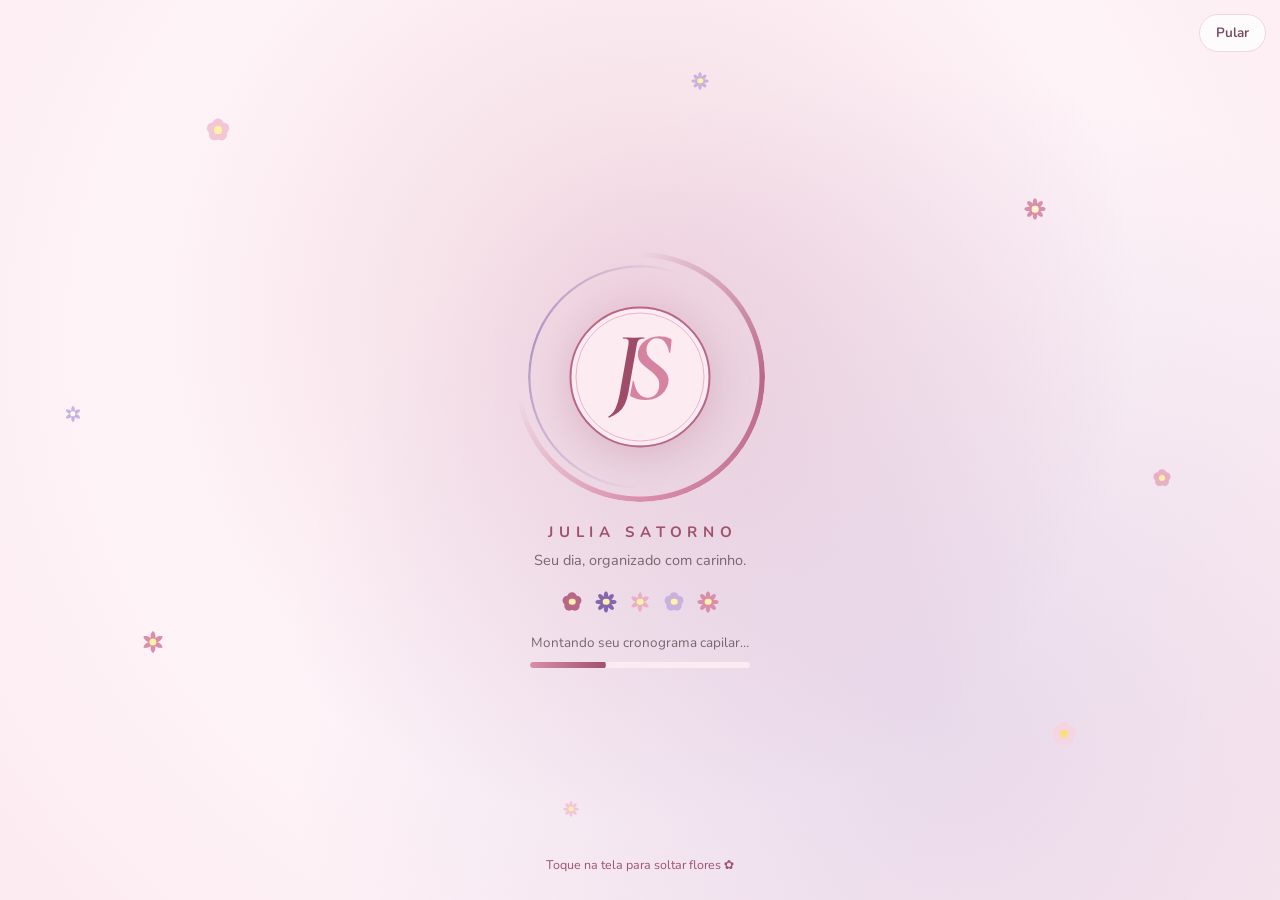
==== commit b4fe08a4: "Versão 2.6.2: passar os dados para outro aparelho com um código, sem arquivo - Configurações → Passa" ====
--- a/index.html
+++ b/index.html
@@ -310,6 +310,7 @@
   <script src="js/graficos.js" defer></script>
   <script src="js/store.js" defer></script>
   <script src="js/fotos.js" defer></script>
+  <script src="js/transferencia.js" defer></script>
   <script src="js/notify.js" defer></script>
   <script src="js/config.js" defer></script>
   <script src="js/push.js" defer></script>
--- a/css/style.css
+++ b/css/style.css
@@ -718,14 +718,15 @@
   animation: intro-spin 3.6s linear infinite reverse;
 }
 .intro-logo { position: relative; width: 12.5rem; height: 12.5rem; overflow: visible; filter: drop-shadow(0 .5rem 1.25rem var(--accent-glow)); animation: intro-breathe 2.6s ease-in-out 2.6s infinite; }
-.i-disc { transform-origin: 16rem 16rem; animation: intro-disc .8s cubic-bezier(.2, .8, .2, 1) .05s both; }
-.i-ring { stroke-dasharray: 1; stroke-dashoffset: 1; transform: rotate(-90deg); transform-origin: 16rem 16rem; animation: intro-draw 1.1s cubic-bezier(.65, 0, .35, 1) .2s forwards; }
+/* Coordenadas DENTRO do desenho da logo (viewBox 512): ficam em px de propósito — em rem o centro sai do lugar quando a tela é ampliada (tablet). */
+.i-disc { transform-origin: 256px 256px; animation: intro-disc .8s cubic-bezier(.2, .8, .2, 1) .05s both; }
+.i-ring { stroke-dasharray: 1; stroke-dashoffset: 1; transform: rotate(-90deg); transform-origin: 256px 256px; animation: intro-draw 1.1s cubic-bezier(.65, 0, .35, 1) .2s forwards; }
 .i-ring2 { animation-delay: .45s; }
 /* As letras são "escritas": primeiro o contorno é traçado, depois a cor preenche. */
 .i-letter { mix-blend-mode: multiply; fill-opacity: 0; stroke-width: 3; stroke-linejoin: round; stroke-dasharray: 1; stroke-dashoffset: 1; }
 .i-j { animation: intro-write 1.4s cubic-bezier(.55, .1, .35, 1) .6s forwards, intro-fill .8s ease 1.8s forwards; }
 .i-s { animation: intro-write 1.4s cubic-bezier(.55, .1, .35, 1) .9s forwards, intro-fill .8s ease 2.1s forwards; }
-.i-shine { transform: translateX(-10rem); animation: intro-shine 3s ease-in-out 2.7s infinite; }
+.i-shine { transform: translateX(-160px); animation: intro-shine 3s ease-in-out 2.7s infinite; }
 .i-spark { opacity: 0; transform-box: fill-box; transform-origin: center; animation: intro-twinkle 2s ease-in-out infinite; }
 .i-spark.k1 { animation-delay: 2.9s; }
 .i-spark.k2 { animation-delay: 3.4s; }
@@ -756,7 +757,7 @@
 @keyframes intro-disc { from { opacity: 0; transform: scale(.55); } to { opacity: 1; transform: none; } }
 @keyframes intro-write { to { stroke-dashoffset: 0; } }
 @keyframes intro-fill { to { fill-opacity: 1; stroke-opacity: 0; } }
-@keyframes intro-shine { 0% { transform: translateX(-10rem); } 40%, 100% { transform: translateX(43.75rem); } }
+@keyframes intro-shine { 0% { transform: translateX(-160px); } 40%, 100% { transform: translateX(700px); } }
 @keyframes intro-twinkle { 0%, 100% { opacity: 0; transform: scale(.3) rotate(0deg); } 50% { opacity: 1; transform: scale(1) rotate(45deg); } }
 @keyframes intro-breathe { 0%, 100% { transform: scale(1); } 50% { transform: scale(1.045); } }
 @keyframes intro-fade-up { from { opacity: 0; transform: translateY(.625rem); } to { opacity: 1; transform: none; } }
--- a/css/v26.css
+++ b/css/v26.css
@@ -240,3 +240,15 @@
 #sheet .sheet-form.srch-form { min-height: min(85vh, 46rem); }
 /* Texto da barra de macronutrientes (Gráficos): tinta escura, legível sobre os tons pastéis nos dois temas (AA). */
 .split-bar span { color: #2B1D24; }
+
+/* ---------- Passar para outro aparelho ---------- */
+.tr-label { text-align: center; font-size: .75rem; font-weight: 700; color: var(--muted); text-transform: uppercase; letter-spacing: .0625rem; margin-top: .25rem; }
+.tr-code {
+  text-align: center; font-family: ui-monospace, 'SF Mono', Menlo, Consolas, monospace; font-size: 2rem; font-weight: 700; letter-spacing: .125rem;
+  color: var(--rose800); background: var(--surface-2, var(--rose50)); border: .0625rem dashed var(--rose400); border-radius: var(--radius-sm, .75rem);
+  padding: .75rem .5rem; margin: .375rem 0 .75rem; user-select: all; overflow-wrap: anywhere;
+}
+.tr-steps { margin: .875rem 0 .5rem; padding-left: 1.25rem; display: grid; gap: .5rem; }
+.tr-steps li { padding-left: .25rem; }
+.tr-input { font-family: ui-monospace, 'SF Mono', Menlo, Consolas, monospace; font-size: 1.25rem !important; letter-spacing: .125rem; text-transform: uppercase; }
+.transfer-banner { background: var(--surface-2, var(--rose50)); }
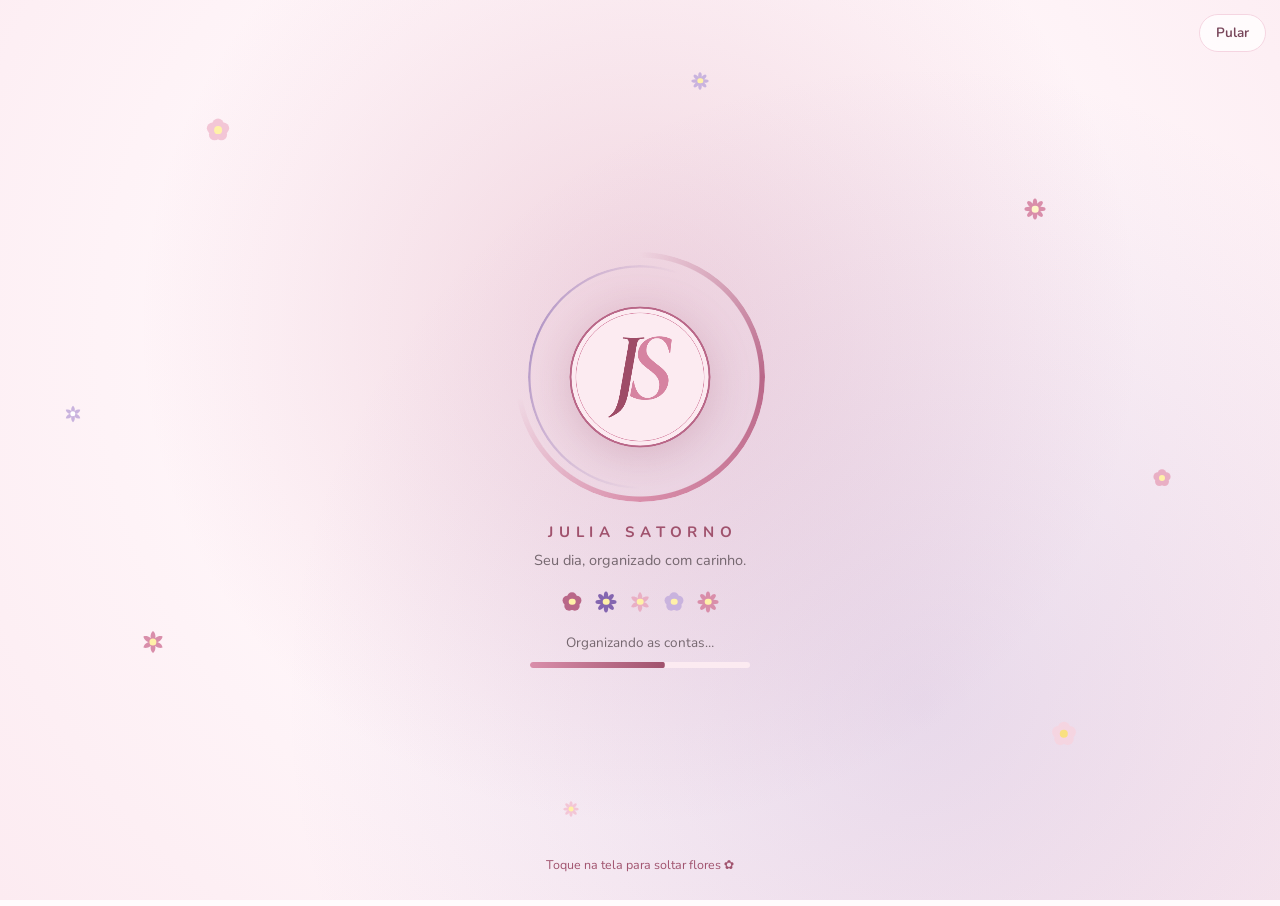
==== commit ceff364b: "Versão 2.8: Jardim, Resumo semanal, sono, skincare, cardápio da semana, PDF, backup automático e mai" ====
--- a/index.html
+++ b/index.html
@@ -148,6 +148,12 @@
   <link rel="stylesheet" href="css/style.css">
   <link rel="stylesheet" href="css/v2.css">
   <link rel="stylesheet" href="css/v26.css">
+  <link rel="stylesheet" href="css/treino28.css">
+  <link rel="stylesheet" href="css/jardim.css">
+  <link rel="stylesheet" href="css/planejador.css">
+  <link rel="stylesheet" href="css/ferramentas.css">
+  <link rel="stylesheet" href="css/dados.css">
+  <link rel="stylesheet" href="css/bemestar.css">
 </head>
 <body>
   <!--logo:inicio--><svg width="0" height="0" style="position:absolute" aria-hidden="true" focusable="false"><defs><path id="js-j" transform="translate(256 256) scale(0.9305) translate(-264.07 -280.22)" pathLength="1" d="M178.75 392.11L178.75 392.11Q178.21 392.38 177.40 391.03Q176.59 389.68 177.13 389.14L177.13 389.14Q189.82 381.58 196.84 366.46Q203.86 351.34 207.91 329.20L207.91 329.20L231.94 193.12Q234.10 181.51 231.26 178Q228.43 174.49 217.36 174.49L217.36 174.49Q216.55 174.49 216.55 172.87Q216.55 171.25 217.36 171.25L217.36 171.25Q223.30 171.25 230.59 171.66Q237.88 172.06 245.98 172.06L245.98 172.06Q255.43 172.06 262.72 171.66Q270.01 171.25 275.68 171.25L275.68 171.25Q276.49 171.25 276.49 172.87Q276.49 174.49 275.68 174.49L275.68 174.49Q268.12 174.49 264.07 176.11Q260.02 177.73 258.13 181.78Q256.24 185.83 254.89 193.66L254.89 193.66L232.21 321.91Q228.43 342.97 221.95 356.20Q215.47 369.43 205.07 377.53Q194.68 385.63 178.75 392.11Z"/><path id="js-s" transform="translate(256 256) scale(0.9305) translate(-264.07 -280.22)" pathLength="1" d="M277.99 343.24L277.99 343.24Q268.53 343.24 258.95 341.21Q249.36 339.19 238.83 334.06L238.83 334.06Q237.75 333.25 237.21 332.04Q236.67 330.82 237.21 328.93L237.21 328.93L244.23 291.67Q244.23 290.32 245.72 290.32Q247.20 290.32 247.20 291.67L247.20 291.67Q249.63 305.98 254.49 316.24Q259.36 326.50 266.91 332.04Q274.47 337.57 285.00 337.57L285.00 337.57Q292.83 337.57 299.45 334.19Q306.06 330.82 310.65 324.48Q315.25 318.13 316.59 308.41L316.59 308.41Q318.75 296.53 314.84 287.89Q310.92 279.25 303.63 272.37Q296.34 265.48 287.97 259.54L287.97 259.54Q279.61 253.33 272.04 246.58Q264.49 239.83 260.57 231.06Q256.65 222.28 258.81 210.13L258.81 210.13Q261.78 195.82 270.69 186.64Q279.61 177.46 291.89 172.87Q304.17 168.28 317.13 168.28L317.13 168.28Q324.15 168.28 331.99 169.76Q339.81 171.25 347.91 174.76L347.91 174.76Q351.69 176.65 351.15 179.35L351.15 179.35L347.38 212.56Q347.11 213.64 345.75 213.64Q344.40 213.64 344.13 212.56L344.13 212.56Q342.25 201.22 337.79 192.44Q333.33 183.67 326.72 178.54Q320.11 173.41 310.92 173.41L310.92 173.41Q302.01 173.41 296.07 177.46Q290.13 181.51 286.76 187.58Q283.38 193.66 282.31 199.60L282.31 199.60Q280.41 210.40 284.19 218.09Q287.97 225.79 295.13 232Q302.28 238.21 310.12 244.42L310.12 244.42Q319.02 250.90 327.13 258.19Q335.23 265.48 339.68 274.93Q344.13 284.38 341.98 297.07L341.98 297.07Q339.54 309.76 331.44 320.29Q323.34 330.82 309.98 337.03Q296.62 343.24 277.99 343.24Z"/><path id="js-word" d="M-2.30 19.30L-2.30 19.30Q-2.50 19.40-2.80 18.90Q-3.10 18.40-2.90 18.20L-2.90 18.20Q1.80 15.40 4.40 9.80Q7 4.20 8.50-4L8.50-4L17.40-54.40Q18.20-58.70 17.15-60Q16.10-61.30 12-61.30L12-61.30Q11.70-61.30 11.70-61.90Q11.70-62.50 12-62.50L12-62.50Q14.20-62.50 16.90-62.35Q19.60-62.20 22.60-62.20L22.60-62.20Q26.10-62.20 28.80-62.35Q31.50-62.50 33.60-62.50L33.60-62.50Q33.90-62.50 33.90-61.90Q33.90-61.30 33.60-61.30L33.60-61.30Q30.80-61.30 29.30-60.70Q27.80-60.10 27.10-58.60Q26.40-57.10 25.90-54.20L25.90-54.20L17.50-6.70Q16.10 1.10 13.70 6Q11.30 10.90 7.45 13.90Q3.60 16.90-2.30 19.30ZM37.80 0.90L37.80 0.90Q35.50 0.90 34.05-0.50Q32.60-1.90 32.60-4.30L32.60-4.30Q32.60-6.60 34-7.95Q35.40-9.30 37.80-9.30L37.80-9.30Q40.20-9.30 41.55-7.95Q42.90-6.60 42.90-4.30L42.90-4.30Q42.90 0.90 37.80 0.90ZM69.70 1.20L69.70 1.20Q66.20 1.20 62.65 0.45Q59.10-0.30 55.20-2.20L55.20-2.20Q54.80-2.50 54.60-2.95Q54.40-3.40 54.60-4.10L54.60-4.10L57.20-17.90Q57.20-18.40 57.75-18.40Q58.30-18.40 58.30-17.90L58.30-17.90Q59.20-12.60 61.00-8.80Q62.80-5 65.60-2.95Q68.40-0.90 72.30-0.90L72.30-0.90Q75.20-0.90 77.65-2.15Q80.10-3.40 81.80-5.75Q83.50-8.10 84-11.70L84-11.70Q84.80-16.10 83.35-19.30Q81.90-22.50 79.20-25.05Q76.50-27.60 73.40-29.80L73.40-29.80Q70.30-32.10 67.50-34.60Q64.70-37.10 63.25-40.35Q61.80-43.60 62.60-48.10L62.60-48.10Q63.70-53.40 67-56.80Q70.30-60.20 74.85-61.90Q79.40-63.60 84.20-63.60L84.20-63.60Q86.80-63.60 89.70-63.05Q92.60-62.50 95.60-61.20L95.60-61.20Q97-60.50 96.80-59.50L96.80-59.50L95.40-47.20Q95.30-46.80 94.80-46.80Q94.30-46.80 94.20-47.20L94.20-47.20Q93.50-51.40 91.85-54.65Q90.20-57.90 87.75-59.80Q85.30-61.70 81.90-61.70L81.90-61.70Q78.60-61.70 76.40-60.20Q74.20-58.70 72.95-56.45Q71.70-54.20 71.30-52L71.30-52Q70.60-48 72-45.15Q73.40-42.30 76.05-40Q78.70-37.70 81.60-35.40L81.60-35.40Q84.90-33 87.90-30.30Q90.90-27.60 92.55-24.10Q94.20-20.60 93.40-15.90L93.40-15.90Q92.50-11.20 89.50-7.30Q86.50-3.40 81.55-1.10Q76.60 1.20 69.70 1.20ZM104.90 0.90L104.90 0.90Q102.60 0.90 101.15-0.50Q99.70-1.90 99.70-4.30L99.70-4.30Q99.70-6.60 101.10-7.95Q102.50-9.30 104.90-9.30L104.90-9.30Q107.30-9.30 108.65-7.95Q110-6.60 110-4.30L110-4.30Q110 0.90 104.90 0.90Z"/></defs></svg><!--logo:fim-->
@@ -304,6 +310,12 @@
   <script src="js/regras-corpo.js" defer></script>
   <script src="js/regras-nutricao.js" defer></script>
   <script src="js/regras-ciclo.js" defer></script>
+  <script src="js/regras-bemestar.js" defer></script>
+  <script src="js/regras-planejador.js" defer></script>
+  <script src="js/falar.js" defer></script>
+  <script src="js/pdf.js" defer></script>
+  <script src="js/ics.js" defer></script>
+  <script src="js/slots.js" defer></script>
   <script src="js/toque.js" defer></script>
   <script src="js/ui.js" defer></script>
   <script src="js/anim.js" defer></script>
@@ -323,6 +335,15 @@
   <script src="js/telas/corpo.js" defer></script>
   <script src="js/telas/ciclo.js" defer></script>
   <script src="js/telas/busca.js" defer></script>
+  <script src="js/cartoes.js" defer></script>
+  <script src="js/jardim.js" defer></script>
+  <script src="js/barras.js" defer></script>
+  <script src="js/relatorio.js" defer></script>
+  <script src="js/backup-auto.js" defer></script>
+  <script src="js/versoes.js" defer></script>
+  <script src="js/telas/bemestar.js" defer></script>
+  <script src="js/telas/planejador.js" defer></script>
+  <script src="js/telas/resumo.js" defer></script>
   <script src="js/telas/graficos.js" defer></script>
   <script src="js/telas/mais.js" defer></script>
   <script src="js/registro.js" defer></script>
--- a/css/v26.css
+++ b/css/v26.css
@@ -252,3 +252,85 @@
 .tr-steps li { padding-left: .25rem; }
 .tr-input { font-family: ui-monospace, 'SF Mono', Menlo, Consolas, monospace; font-size: 1.25rem !important; letter-spacing: .125rem; text-transform: uppercase; }
 .transfer-banner { background: var(--surface-2, var(--rose50)); }
+
+/* ======================= 2.7 — recordes, proteína e refeições salvas ======================= */
+:root { --pr: var(--ph-ovu, #8C5820); --pr-bg: var(--ph-ovu-bg, #FBEEDD); }
+
+/* ---------- Recordes pessoais ---------- */
+.pr-box { background: var(--pr-bg); border: .0625rem solid color-mix(in srgb, var(--pr) 35%, transparent); border-radius: var(--radius-sm, .75rem); padding: .625rem .75rem; margin: .25rem 0 .625rem; }
+.pr-head { display: flex; align-items: center; gap: .5rem; color: var(--pr); font-weight: 800; font-size: .9375rem; margin-bottom: .25rem; }
+.pr-box ul { list-style: none; margin: 0; padding: 0; display: grid; gap: .25rem; }
+.pr-box li { display: flex; flex-direction: column; font-size: .875rem; }
+.pr-box li span { color: var(--muted); font-size: .8125rem; font-variant-numeric: tabular-nums; }
+.records-card .card-head h2 { color: var(--pr); }
+.pr-row { display: flex; align-items: center; gap: .625rem; width: 100%; text-align: left; border: 0; border-bottom: .0625rem solid var(--border); background: none; padding: .5rem .125rem; color: var(--text); min-width: 0; }
+.pr-row:last-child { border-bottom: 0; }
+.pr-row:active { background: var(--pr-bg); }
+.pr-ic { flex: none; width: 2rem; height: 2rem; border-radius: 50%; display: grid; place-items: center; background: var(--pr-bg); color: var(--pr); }
+.pr-main { flex: 1; min-width: 0; display: flex; flex-direction: column; }
+.pr-main strong { font-size: .9375rem; white-space: nowrap; overflow: hidden; text-overflow: ellipsis; }
+.pr-main small { color: var(--muted); font-size: .8125rem; font-variant-numeric: tabular-nums; }
+.pr-date { flex: none; font-size: .75rem; color: var(--muted); }
+.ex-pr { display: inline-flex; align-items: center; gap: .1875rem; margin-left: .375rem; padding: .0625rem .375rem; border-radius: 6rem; background: var(--pr-bg); color: var(--pr); font-size: .6875rem; font-weight: 700; white-space: nowrap; vertical-align: .0625rem; }
+.pr-stat .stat-label .ic { vertical-align: -.125rem; color: var(--pr); }
+.hist-sets .hs.pr { background: var(--pr-bg); border-color: color-mix(in srgb, var(--pr) 45%, transparent); color: var(--pr); font-weight: 700; }
+.hs .ic { vertical-align: -.125rem; margin-right: .125rem; }
+.sv-ex li.pr { color: var(--pr); font-weight: 700; }
+.sv-ex li.pr .ic { vertical-align: -.1875rem; }
+/* execução do treino */
+.ses-record { display: flex; align-items: center; justify-content: center; gap: .375rem; margin: -.25rem 0 .625rem; color: var(--pr); font-size: .8125rem; }
+.ses-record strong { font-variant-numeric: tabular-nums; }
+.set-dots li.on.pr { border-color: var(--pr); background: var(--pr-bg); color: var(--pr); }
+.set-dots li.on.pr span { display: inline-flex; align-items: center; gap: .125rem; font-weight: 800; }
+#ses-flash.pr .sf-ic { background: var(--pr); color: var(--pr-bg); }
+#ses-flash.pr.show { animation-duration: 2.2s; }
+
+/* ---------- Proteína e macros por refeição ---------- */
+.prot-card .card-head h2 { color: var(--mac-prot, var(--rose800)); }
+.prot-card .hero-num { font-size: 2rem; }
+.prot-bar { margin: .5rem 0 .75rem; }
+.prot-bar span { background: var(--mac-prot, var(--rose600)) !important; }
+.prot-meals { display: grid; gap: .375rem; margin-bottom: .5rem; }
+.pm-row { display: grid; grid-template-columns: 8rem 1fr 3.25rem; align-items: center; gap: .625rem; font-size: .8125rem; }
+.pm-name { overflow: hidden; text-overflow: ellipsis; white-space: nowrap; color: var(--muted); font-weight: 600; }
+.pm-bar { height: .5rem; border-radius: 6rem; background: var(--surface-2, var(--rose50)); overflow: hidden; }
+.pm-bar i { display: block; height: 100%; border-radius: 6rem; background: var(--mac-prot, var(--rose600)); }
+.pm-row strong { text-align: right; font-variant-numeric: tabular-nums; }
+.head-tools { display: inline-flex; align-items: center; gap: .125rem; }
+.save-meal-btn { color: var(--rose700); }
+.meal-macros { display: flex; flex-wrap: wrap; gap: .375rem; margin: -.125rem 0 .5rem; }
+.mm { display: inline-flex; align-items: center; gap: .3125rem; padding: .125rem .5rem; border-radius: 6rem; background: var(--surface-2, var(--rose50)); font-size: .75rem; font-weight: 700; font-variant-numeric: tabular-nums; }
+.mm i { width: .5rem; height: .5rem; border-radius: 50%; background: var(--muted); }
+.mm-prot i { background: var(--mac-prot); } .mm-carb i { background: var(--mac-carb); } .mm-lip i { background: var(--mac-lip); }
+.m-kcal .mini-prot { display: block; }
+
+/* ---------- Refeições salvas ---------- */
+.saved-quick, .saved-row {
+  display: flex; align-items: center; gap: .625rem; width: 100%; text-align: left; margin: .25rem 0 .5rem; padding: .625rem .75rem; min-width: 0;
+  border: .0625rem solid var(--rose200); border-radius: var(--radius-sm, .75rem); background: var(--surface-2, var(--rose50)); color: var(--rose800);
+}
+.saved-quick > .ic { flex: none; }
+.saved-quick span, .saved-row .sr-main { display: flex; flex-direction: column; min-width: 0; flex: 1; font-weight: 700; }
+.saved-quick small, .saved-row small { color: var(--muted); font-weight: 500; font-size: .75rem; white-space: nowrap; overflow: hidden; text-overflow: ellipsis; }
+.saved-quick em, .saved-row em { font-style: normal; flex: none; width: 1.75rem; height: 1.75rem; border-radius: 50%; display: grid; place-items: center; background: var(--accent, var(--rose700)); color: var(--on-accent, #fff); font-weight: 800; font-size: 1.125rem; line-height: 1; }
+.saved-quick:active, .saved-row:active { transform: scale(.98); }
+.saved-row { margin: 0 0 .375rem; background: var(--surface); }
+.saved-plate { display: flex; flex: none; }
+.saved-plate .food-ic { margin-right: -.375rem; border: .125rem solid var(--surface); }
+.saved-more { justify-content: flex-start; margin-bottom: .5rem; font-size: .8125rem; }
+.saved-card .card-head h2 { color: var(--rose800); }
+.saved-items { list-style: none; margin: 0 0 .5rem; padding: 0; }
+.saved-items li { display: grid; grid-template-columns: 3.5rem 1fr auto; gap: .5rem; align-items: center; padding: .3125rem 0; border-bottom: .0625rem solid var(--border); font-size: .875rem; }
+.saved-items li:last-child { border-bottom: 0; }
+.saved-items li > span:first-child { font-weight: 700; font-variant-numeric: tabular-nums; }
+.saved-items em { font-style: normal; color: var(--muted); font-size: .8125rem; white-space: nowrap; }
+.se-list { display: grid; gap: .375rem; }
+.se-item { display: flex; align-items: center; gap: .5rem; padding: .375rem .5rem; border: .0625rem solid var(--border); border-radius: .75rem; background: var(--surface); }
+.se-name { flex: 1; min-width: 0; font-size: .875rem; overflow-wrap: anywhere; }
+.se-g { display: inline-flex; align-items: center; gap: .25rem; flex: none; color: var(--muted); font-size: .8125rem; }
+.se-g input { width: 4.25rem; text-align: right; padding: .375rem .5rem; border-radius: .625rem; border: .0625rem solid var(--rose200); background: var(--field-bg, var(--surface)); }
+.se-total { margin: .5rem 0; text-align: center; }
+
+@media (min-width: 700px) {
+  .pm-row { grid-template-columns: 11rem 1fr 3.5rem; }
+}
--- a/css/treino28.css
+++ b/css/treino28.css
@@ -0,0 +1,78 @@
+/* J.S. 2.8 — sugestão de carga, treino pelo ciclo e botão de compartilhar recorde.
+   Só tokens do tema (claro/escuro/paletas, definidos em style.css e v26.css); medidas em rem. */
+
+/* ---------- Sugestão de carga (execução do treino) ---------- */
+.sug-chip {
+  display: flex; align-items: center; gap: .625rem; margin: .5rem 0 .75rem; padding: .625rem .75rem; text-align: left;
+  border: .0625rem solid var(--border); border-radius: var(--radius-sm, .75rem); background: var(--surface-2, var(--rose50)); color: var(--text);
+}
+.sug-chip.subir { border-color: color-mix(in srgb, var(--success) 45%, var(--border)); background: var(--success-bg, var(--surface-2)); }
+.sug-chip.reduzir { border-color: color-mix(in srgb, var(--warning) 45%, var(--border)); }
+.sug-chip.warn { border-color: var(--warning); }
+.sug-ic { flex: none; width: 2rem; height: 2rem; border-radius: 50%; display: grid; place-items: center; background: var(--surface); color: var(--success-ink, var(--success)); }
+.sug-chip.manter .sug-ic { color: var(--m-work, var(--rose700)); }
+.sug-chip.reduzir .sug-ic { color: var(--warning); }
+.sug-txt { flex: 1; min-width: 0; display: flex; flex-direction: column; }
+.sug-label { font-size: .6875rem; font-weight: 700; text-transform: uppercase; letter-spacing: .0375rem; color: var(--muted); }
+.sug-txt strong { font-size: .9375rem; }
+.sug-txt small:last-child { color: var(--muted); font-size: .8125rem; overflow-wrap: anywhere; }
+.sug-btns { flex: none; display: flex; flex-direction: column; gap: .25rem; }
+.sug-btns .btn { min-height: 2.75rem; }
+@media (max-width: 380px) {
+  .sug-chip { flex-wrap: wrap; }
+  .sug-btns { flex-direction: row; width: 100%; }
+  .sug-btns .btn { flex: 1; }
+}
+
+/* sugestão curta na lista de exercícios da ficha ("↑ 47,5 kg") */
+.ex-sug {
+  display: inline-flex; align-items: center; gap: .1875rem; margin-left: .375rem; padding: .0625rem .375rem; border-radius: 6rem;
+  background: var(--success-bg, var(--surface-2)); color: var(--success-ink, var(--success)); font-size: .6875rem; font-weight: 700; white-space: nowrap; vertical-align: .0625rem;
+}
+
+/* ---------- Compartilhar recorde ---------- */
+.pr-share {
+  display: inline-flex; align-items: center; justify-content: center; gap: .3125rem; flex: none; min-height: 2.75rem; padding: 0 .75rem;
+  border: .0625rem solid var(--rose200); border-radius: 6rem; background: var(--surface); color: var(--rose800); font-size: .75rem; font-weight: 700;
+}
+.pr-share:active { background: var(--rose100); }
+.pr-box li.has-share { flex-direction: row; align-items: center; justify-content: space-between; gap: .5rem; }
+.pr-li-main { display: flex; flex-direction: column; min-width: 0; }
+/* lista de recordes recentes: linha + botão só com o ícone (o texto fica para leitores de tela) */
+.pr-line { display: flex; align-items: center; gap: .25rem; border-bottom: .0625rem solid var(--border); }
+.pr-line:last-child { border-bottom: 0; }
+.pr-line .pr-row { flex: 1; width: auto; min-width: 0; border-bottom: 0; }
+.pr-line .pr-share { width: 2.75rem; padding: 0; }
+.pr-line .pr-share span { position: absolute; width: .0625rem; height: .0625rem; overflow: hidden; clip-path: inset(50%); white-space: nowrap; }
+
+/* ---------- Treino pelo ciclo ---------- */
+.cyc-insight { display: flex; align-items: center; gap: .375rem; margin: .5rem 0 0; font-size: .8125rem; color: var(--muted); }
+.cyc-insight strong { color: var(--ph, var(--text)); }
+.cyc-insight .ic { color: var(--pr, var(--ph)); flex: none; }
+
+.cycle-train .ct-week { list-style: none; margin: 0 0 .75rem; padding: 0; display: grid; grid-template-columns: repeat(7, minmax(0, 1fr)); gap: .25rem; }
+.ct-day {
+  display: flex; flex-direction: column; align-items: center; gap: .125rem; padding: .375rem .125rem; min-width: 0;
+  border-radius: .75rem; border: .0625rem solid transparent; background: var(--ph-bg, var(--surface-2, var(--rose50)));
+}
+.ct-day.today { border-color: var(--ph, var(--rose600)); }
+.ct-wd { font-size: .6875rem; font-weight: 700; color: var(--muted); }
+.ct-n { font-size: .9375rem; font-weight: 800; color: var(--ph, var(--text)); }
+.ct-ph { font-size: 1rem; line-height: 1; }
+.ct-plan { min-height: 1.5rem; display: grid; place-items: center; }
+.ct-plan em { font-style: normal; color: var(--muted); }
+.ct-plans { list-style: none; margin: 0 0 .5rem; padding: 0; display: grid; gap: .375rem; }
+.ct-plans li { display: flex; flex-direction: column; padding: .5rem .625rem; border-radius: .75rem; background: var(--surface-2, var(--rose50)); }
+.ct-plans small { color: var(--muted); font-size: .8125rem; }
+.ct-sub { margin: .75rem 0 .375rem; font-size: .875rem; color: var(--rose800); }
+.ct-notes { list-style: none; margin: 0 0 .5rem; padding: 0; display: grid; gap: .375rem; }
+.ct-notes li { display: flex; align-items: flex-start; gap: .5rem; padding: .5rem .625rem; border-radius: .75rem; background: var(--ph-bg, var(--surface-2)); font-size: .875rem; }
+.ct-notes .ph-dot { margin-top: .3125rem; }
+
+@media (min-width: 700px) {
+  .ct-day { padding: .5rem .25rem; }
+  .ct-n { font-size: 1.0625rem; }
+}
+@media (prefers-reduced-motion: reduce) {
+  .sug-chip, .pr-share { transition: none; }
+}
--- a/css/jardim.css
+++ b/css/jardim.css
@@ -0,0 +1,123 @@
+/* J.S. — Jardim da Julia, Resumo semanal e cartões para compartilhar.
+   Só tokens do tema (claro/escuro/paletas) e medidas em rem. */
+
+/* ---------- Flores (SVG compartilhado pelo Início, pelo jardim e pelo resumo) ---------- */
+.jd-f { display: block; width: 100%; height: auto; overflow: visible; }
+.jd-caule, .jd-sepala { fill: none; stroke: var(--ph-fol, #3D7254); stroke-width: 2; stroke-linecap: round; }
+.jd-sepala { stroke-width: 1.6; }
+.jd-folha { fill: var(--ph-fol, #3D7254); opacity: .8; }
+.jd-terra { fill: none; stroke: var(--muted); stroke-width: 1.6; stroke-linecap: round; opacity: .45; }
+.jd-semente { fill: var(--muted); opacity: .55; }
+.jd-ponto { fill: var(--muted); opacity: .3; }
+.jd-botao { fill: var(--rose400); }
+.jd-petala { fill: var(--jd-p, var(--rose400)); }
+.jd-petala.fundo { opacity: .55; }
+.jd-v1 { --jd-p: var(--lav-soft, #C9B3DE); }
+.jd-v2 { --jd-p: var(--m-kcal-soft, #E3A383); }
+.jd-v1 .jd-botao { fill: var(--lav-soft, #C9B3DE); }
+.jd-v2 .jd-botao { fill: var(--m-kcal-soft, #E3A383); }
+.jd-miolo { fill: var(--flower-center, #FFF1A8); stroke: var(--ph-ovu, #8C5820); stroke-width: .8; }
+.jd-brilho { fill: var(--ph-ovu, #8C5820); }
+
+/* ---------- Grades de flores ---------- */
+.jd-cab, .jd-cab-g { display: grid; grid-template-columns: repeat(7, 1fr); gap: .25rem; margin: .25rem 0 .125rem; }
+.jd-cab span { text-align: center; font-size: .6875rem; font-weight: 700; color: var(--muted); }
+.jd-cab-g { grid-template-columns: 2.5rem repeat(7, 1fr); gap: .125rem; }
+.jd-grade.jd-mini { display: grid; grid-template-columns: repeat(7, 1fr); gap: .25rem; }
+.jd-grande { display: grid; gap: .125rem; margin-bottom: .75rem; }
+.jd-linha { display: grid; grid-template-columns: 2.5rem repeat(7, 1fr); gap: .125rem; align-items: center; }
+.jd-sem { font-size: .6875rem; color: var(--muted); font-variant-numeric: tabular-nums; }
+.jd-sem.flor { color: var(--ph-men, var(--accent)); font-weight: 800; }
+.jd-cel {
+  position: relative; display: block; aspect-ratio: 1; min-width: 0; padding: .125rem; border: 0; border-radius: .75rem;
+  background: var(--surface-2); color: inherit;
+}
+button.jd-cel { cursor: pointer; }
+button.jd-cel:active { transform: scale(.94); }
+.jd-cel.futuro { opacity: .45; }
+.jd-cel.hoje { box-shadow: inset 0 0 0 .125rem var(--accent); }
+.jd-cel.sel { background: var(--rose100); box-shadow: inset 0 0 0 .125rem var(--rose400); }
+.jd-abrir { display: block; width: 100%; padding: 0; border: 0; background: none; text-align: left; color: inherit; margin-bottom: .25rem; }
+
+/* ---------- Cartão do Início ---------- */
+.jd-card .card-head { margin-bottom: .375rem; }
+.jd-seq { white-space: nowrap; }
+.jd-hoje { margin: .625rem 0 .125rem; }
+.jd-chips { list-style: none; display: flex; flex-wrap: wrap; gap: .375rem; padding: 0; margin: .5rem 0; }
+.jd-chip {
+  display: inline-flex; align-items: center; gap: .3125rem; padding: .25rem .625rem; border-radius: 6rem; border: .0625rem solid var(--border);
+  background: var(--surface-2); color: var(--muted); font-size: .8125rem; font-weight: 700;
+}
+.jd-chip.on { background: var(--rose100); color: var(--rose800); border-color: var(--rose200); }
+.jd-bola { width: .5rem; height: .5rem; border-radius: 50%; border: .125rem solid var(--rose300); }
+.jd-frase { color: var(--muted); font-size: .875rem; margin: .25rem 0 .625rem; }
+.jd-nova {
+  display: flex; align-items: center; gap: .375rem; width: 100%; text-align: left; margin: 0 0 .625rem; padding: .5rem .75rem;
+  border: .0625rem solid color-mix(in srgb, var(--pr, var(--accent)) 40%, transparent); border-radius: var(--radius-sm, .75rem);
+  background: var(--pr-bg, var(--rose50)); color: var(--pr, var(--accent)); font-size: .8125rem;
+}
+.jd-btn { width: 100%; }
+.jd-vazio-in { display: flex; align-items: center; gap: .75rem; }
+.jd-vazio-in p { color: var(--muted); font-size: .875rem; }
+.jd-semente-g { flex: none; width: 3rem; }
+
+/* ---------- Jardim completo (folha) ---------- */
+.jd-sum { display: grid; grid-template-columns: repeat(3, 1fr); gap: .5rem; margin-bottom: .5rem; }
+.jd-sum div { background: var(--rose50); border-radius: .75rem; padding: .625rem; display: flex; flex-direction: column; min-width: 0; }
+.jd-sum strong { font-size: 1.5rem; font-family: var(--font-display); font-style: italic; color: var(--rose800); line-height: 1.1; }
+.jd-sum span { font-size: .75rem; color: var(--muted); }
+.jd-leg { list-style: none; display: flex; flex-wrap: wrap; gap: .25rem .75rem; padding: 0; margin: 0 0 .75rem; font-size: .6875rem; color: var(--muted); }
+.jd-leg li { display: inline-flex; align-items: center; gap: .125rem; }
+.jd-leg .jd-f { width: 1.375rem; }
+.jd-detalhe { background: var(--surface-2); border-radius: var(--radius-sm, .75rem); padding: .75rem; margin-bottom: .75rem; min-height: 4rem; }
+.jd-det-t { margin-bottom: .375rem; }
+.jd-det { list-style: none; margin: 0; padding: 0; display: grid; gap: .375rem; }
+.jd-det li { display: flex; align-items: flex-start; gap: .5rem; font-size: .875rem; }
+.jd-det li > span:last-child { display: flex; flex-direction: column; min-width: 0; }
+.jd-det small { color: var(--muted); font-size: .75rem; }
+.jd-det-ic { flex: none; width: 1.25rem; height: 1.25rem; border-radius: 50%; border: .125rem solid var(--rose300); display: grid; place-items: center; color: var(--on-accent, #fff); margin-top: .0625rem; }
+.jd-det li.ok .jd-det-ic { background: var(--accent); border-color: var(--accent); }
+.jd-h3 { display: flex; align-items: center; justify-content: space-between; margin-top: .25rem; }
+.jd-badges { list-style: none; margin: 0 0 .75rem; padding: 0; display: grid; gap: .375rem; }
+.jd-badge { display: flex; align-items: center; gap: .625rem; padding: .5rem .625rem; border-radius: .875rem; border: .0625rem dashed var(--border); opacity: .75; }
+.jd-badge.on { opacity: 1; border-style: solid; border-color: color-mix(in srgb, var(--pr, var(--accent)) 35%, transparent); background: var(--pr-bg, var(--rose50)); }
+.jd-bic { flex: none; width: 2.25rem; height: 2.25rem; border-radius: 50%; display: grid; place-items: center; background: var(--surface-2); color: var(--muted); }
+.jd-badge.on .jd-bic { background: var(--surface); color: var(--pr, var(--accent)); }
+.jd-btx { flex: 1; min-width: 0; display: flex; flex-direction: column; }
+.jd-btx strong { font-size: .9375rem; }
+.jd-btx small { color: var(--muted); font-size: .75rem; }
+.jd-novo { font-style: normal; font-size: .625rem; font-weight: 800; text-transform: uppercase; letter-spacing: .03rem; padding: .0625rem .375rem; border-radius: 6rem; background: var(--pr, var(--accent)); color: var(--pr-bg, var(--on-accent)); vertical-align: .0625rem; }
+
+/* ---------- Resumo semanal ---------- */
+.rs-nav .icon-btn[disabled] { opacity: .3; }
+.rs-hero { background: linear-gradient(180deg, var(--rose100), var(--surface) 85%); }
+.rs-texto { font-family: var(--font-display); font-style: italic; font-size: 1.375rem; line-height: 1.38; color: var(--rose800); margin: .25rem 0 .5rem; }
+.rs-dest { margin-top: .25rem; }
+.rs-tiles { margin-bottom: .25rem; }
+.rs-sub { margin: .625rem 0 .125rem; }
+.rs-bloco .pr-row { cursor: default; }
+.rs-jardim { max-width: 24rem; }
+.rs-nota { margin-top: .375rem; }
+.rs-card { border-left: .25rem solid var(--accent); }
+.rs-card .btn-row { margin-bottom: 0; }
+
+/* ---------- Cartões para compartilhar ---------- */
+.cd-prev { display: grid; place-items: center; min-height: 12rem; margin-bottom: .75rem; border-radius: var(--radius-sm, .75rem); background: var(--surface-2); overflow: hidden; }
+.cd-img { display: block; width: 100%; max-height: 58vh; object-fit: contain; }
+.cd-carrega { padding: 2rem 1rem; text-align: center; }
+.cd-fmt { margin-bottom: .5rem; }
+.cd-acoes { margin-top: .5rem; }
+
+/* ---------- Movimento (só quando permitido) ---------- */
+@keyframes jd-brota { from { opacity: 0; transform: translateY(.375rem) scale(.4); } to { opacity: 1; transform: none; } }
+@media (prefers-reduced-motion: no-preference) {
+  html:not(.reduce-motion) .jd-entra .jd-cel .jd-f,
+  html:not(.reduce-motion) .jd-aparece .jd-cel .jd-f {
+    transform-origin: 50% 90%; animation: jd-brota .7s cubic-bezier(.2, .8, .2, 1) both; animation-delay: calc(var(--i, 0) * 32ms);
+  }
+}
+
+@media (min-width: 700px) {
+  .jd-grade.jd-mini { max-width: 26rem; }
+  .jd-sum strong { font-size: 1.75rem; }
+}
--- a/css/planejador.css
+++ b/css/planejador.css
@@ -0,0 +1,80 @@
+/* J.S. — Cardápio da semana, lista de compras e código de barras. Só tokens do tema (claro/escuro/paletas) e rem. */
+
+/* ---------- Semana ---------- */
+.plan-nav { margin-bottom: .5rem; }
+.plan-today { margin: 0 0 .75rem; font-size: .8125rem; }
+.plan-today .ic { margin-right: .25rem; }
+.plan-sum { margin-bottom: .5rem; }
+.plan-sum p, .shop-sum p { margin-bottom: .375rem; }
+.plan-bar { display: block; height: .5rem; border-radius: 6.1875rem; background: var(--surface-2, var(--rose50)); overflow: hidden; }
+.plan-bar i { display: block; height: 100%; border-radius: 6.1875rem; background: var(--accent, var(--rose700)); transition: width .5s cubic-bezier(.2, .8, .2, 1); }
+.plan-bar.prot i { background: var(--mac-prot, var(--rose600)); }
+.plan-bar.over i { background: var(--warning, #956626); }
+.plan-actions { margin-bottom: .75rem; }
+
+.plan-day.is-today { border-color: color-mix(in srgb, var(--accent, var(--rose700)) 40%, var(--border)); }
+.plan-slots { display: grid; gap: .375rem; }
+.plan-slot {
+  display: flex; align-items: center; gap: .625rem; width: 100%; min-height: 2.75rem; text-align: left; min-width: 0;
+  padding: .5rem .625rem; border: .0625rem solid var(--border); border-radius: var(--radius-sm, .75rem); background: var(--surface); color: var(--text);
+}
+.plan-slot:active { transform: scale(.985); }
+.ps-name { flex: none; width: 6.25rem; display: flex; flex-direction: column; font-size: .75rem; font-weight: 700; color: var(--muted); line-height: 1.25; }
+.ps-name small { font-weight: 500; font-size: .6875rem; }
+.ps-meal { flex: 1; min-width: 0; display: flex; flex-direction: column; }
+.ps-meal strong { font-size: .875rem; font-weight: 700; white-space: nowrap; overflow: hidden; text-overflow: ellipsis; }
+.ps-meal small { color: var(--muted); font-size: .75rem; white-space: nowrap; overflow: hidden; text-overflow: ellipsis; font-variant-numeric: tabular-nums; }
+.ps-meal em { font-style: normal; display: inline-flex; align-items: center; gap: .25rem; color: var(--rose700); font-weight: 650; font-size: .8125rem; }
+.plan-slot > .ic:last-child { flex: none; color: var(--muted); }
+.plan-slot.filled { background: var(--surface-2, var(--rose50)); border-color: var(--rose200); }
+.plan-slot.empty { border-style: dashed; border-color: var(--rose200); }
+.plan-slot.gone { border-color: color-mix(in srgb, var(--warning, #956626) 55%, var(--border)); }
+.plan-slot.gone strong { color: var(--warn-ink, var(--warning, #956626)); }
+.plan-tot { margin-top: .75rem; padding-top: .625rem; border-top: .0625rem solid var(--border); display: grid; gap: .3125rem; }
+.pt-line { display: flex; justify-content: space-between; align-items: baseline; gap: .5rem; font-size: .8125rem; color: var(--muted); }
+.pt-line strong { color: var(--text); font-variant-numeric: tabular-nums; }
+.pt-line small { color: var(--muted); font-weight: 500; }
+.plan-day-tools { margin: .75rem 0 0; }
+.plan-pick.on { border-color: var(--accent, var(--rose700)); box-shadow: 0 0 0 .125rem color-mix(in srgb, var(--accent, var(--rose700)) 22%, transparent); }
+.plan-link { margin: 0 0 .75rem; }
+
+/* ---------- Lista de compras ---------- */
+.plan-days { margin: 0 0 .75rem; flex-wrap: wrap; }
+.shop-sum { margin-bottom: .5rem; }
+.shop-group .card-head h2 { color: var(--rose800); font-size: .9375rem; }
+.shop-item {
+  display: flex; align-items: center; gap: .625rem; width: 100%; min-height: 2.75rem; min-width: 0; text-align: left;
+  padding: .375rem .125rem; border: 0; border-bottom: .0625rem solid var(--border); background: none; color: var(--text);
+}
+.shop-group .shop-item:last-child, .shop-item-row:last-of-type .shop-item { border-bottom: 0; }
+.shop-box { flex: none; width: 1.5rem; height: 1.5rem; border-radius: .5rem; border: .125rem solid var(--rose400); display: grid; place-items: center; color: var(--on-accent, #fff); }
+.shop-item.done .shop-box { background: var(--accent, var(--rose700)); border-color: var(--accent, var(--rose700)); }
+.shop-name { flex: 1; min-width: 0; overflow-wrap: anywhere; font-size: .9rem; }
+.shop-item.done .shop-name { text-decoration: line-through; color: var(--muted); }
+.shop-qty { flex: none; display: flex; flex-direction: column; align-items: flex-end; font-weight: 700; font-size: .875rem; font-variant-numeric: tabular-nums; white-space: nowrap; }
+.shop-qty small { color: var(--muted); font-weight: 500; font-size: .6875rem; }
+.shop-item.done .shop-qty { color: var(--muted); }
+.shop-item-row { display: flex; align-items: center; gap: .25rem; border-bottom: .0625rem solid var(--border); }
+.shop-item-row .shop-item { border-bottom: 0; }
+.shop-item-row:last-of-type { border-bottom: 0; }
+.shop-extra { display: flex; gap: .5rem; margin-top: .625rem; }
+.shop-extra input { flex: 1; min-width: 0; min-height: 2.75rem; padding: .5rem .875rem; border-radius: 6.1875rem; border: .0625rem solid var(--rose200); background: var(--field-bg, var(--surface)); color: var(--text); }
+.shop-actions { margin-top: .25rem; }
+.shop-actions .btn[disabled] { opacity: .5; }
+
+/* ---------- Código de barras ---------- */
+.scan-cam { position: relative; aspect-ratio: 4 / 3; border-radius: var(--radius-sm, .75rem); overflow: hidden; background: #000; margin-bottom: .5rem; }
+.scan-cam video { display: block; width: 100%; height: 100%; object-fit: cover; }
+.scan-frame { position: absolute; inset: 24% 9%; border: .1875rem solid #fff; border-radius: .75rem; box-shadow: 0 0 0 100vmax rgba(0, 0, 0, .28); pointer-events: none; }
+.scan-cam-msg { text-align: center; margin: 0 0 .5rem; }
+.scan-privacy { display: flex; gap: .375rem; align-items: flex-start; }
+.scan-privacy .ic { flex: none; margin-top: .125rem; color: var(--rose700); }
+.scan-status { min-height: 1.5rem; margin: .25rem 0 .5rem; color: var(--muted); font-size: .875rem; }
+.scan-note { margin-bottom: .75rem; }
+
+@media (min-width: 700px) {
+  .ps-name { width: 8rem; }
+}
+@media (prefers-reduced-motion: reduce) {
+  .plan-bar i { transition: none; }
+}
--- a/css/ferramentas.css
+++ b/css/ferramentas.css
@@ -0,0 +1,43 @@
+/* J.S. 2.8 — adicionar escrevendo/falando, relatório em PDF e exportar para calendário.
+   Só tokens do tema (claro, escuro e paletas); medidas em rem. */
+
+/* ---------- Busca: campo com microfone ---------- */
+.srch-field input { padding-right: 3.5rem !important; }
+.mic-btn {
+  position: absolute; right: .25rem; top: .25rem; width: 2.5rem; height: 2.5rem; border-radius: 50%; border: 0;
+  display: grid; place-items: center; background: var(--surface-2, var(--rose50)); color: var(--rose700); z-index: 2;
+}
+.mic-btn:active { background: var(--rose100); }
+.mic-btn.on { background: var(--accent, var(--rose700)); color: var(--on-accent, #fff); animation: ferr-pulse 1.4s ease-in-out infinite; }
+.nl-ouvindo { margin: .5rem .25rem 0; color: var(--rose800); font-weight: 600; }
+
+/* ---------- Cartão "Entendi" ---------- */
+.nl-slot:empty { display: none; }
+.nl-card {
+  margin: .75rem 0 .25rem; padding: .875rem; border-radius: var(--radius-sm, .75rem);
+  border: .0625rem solid color-mix(in srgb, var(--rose600) 40%, var(--border)); background: linear-gradient(180deg, var(--surface-2, var(--rose50)), var(--surface));
+}
+.nl-eyebrow { display: flex; align-items: center; gap: .375rem; font-size: .75rem; font-weight: 800; letter-spacing: .0625rem; text-transform: uppercase; color: var(--rose700); margin-bottom: .25rem; }
+.nl-sum { font-size: 1rem; font-weight: 650; color: var(--text); overflow-wrap: anywhere; }
+.nl-aviso { display: flex; gap: .375rem; align-items: flex-start; margin-top: .375rem; font-size: .8125rem; color: var(--warn-ink, var(--muted)); }
+.nl-aviso .ic { margin-top: .125rem; flex: none; }
+.nl-alt { margin-top: .5rem; font-size: .8125rem; color: var(--muted); display: flex; flex-wrap: wrap; gap: .375rem; align-items: center; }
+.nl-alt .chip { font-size: .75rem; max-width: 100%; text-align: left; }
+.nl-acoes { display: flex; gap: .5rem; margin-top: .75rem; flex-wrap: wrap; }
+.nl-outra { margin-top: .625rem; font-size: .8125rem; color: var(--muted); }
+.nl-outra .link { display: inline; padding: 0; font-size: .8125rem; text-align: left; }
+.nl-exemplos .chip { text-align: left; }
+.nl-dica { margin-top: 1rem; }
+.nl-dica .ic { vertical-align: -.125rem; }
+
+/* ---------- Relatório em PDF ---------- */
+.rel-secoes { margin: .25rem 0; }
+.rel-previa { min-height: 2.5rem; margin: .5rem 0; padding: .5rem .75rem; border-radius: var(--radius-sm, .75rem); background: var(--surface-2, var(--rose50)); }
+.rel-status { color: var(--rose800); font-weight: 600; min-height: 1.25rem; }
+#cfg-relatorio .btn { margin-top: .25rem; }
+
+/* ---------- Agenda: exportar ---------- */
+.agenda-export { margin-top: 1rem; }
+
+@keyframes ferr-pulse { 0%, 100% { box-shadow: 0 0 0 0 color-mix(in srgb, var(--accent, var(--rose700)) 45%, transparent); } 50% { box-shadow: 0 0 0 .5rem transparent; } }
+@media (prefers-reduced-motion: reduce) { .mic-btn.on { animation: none; } }
--- a/css/dados.css
+++ b/css/dados.css
@@ -0,0 +1,49 @@
+/* J.S. — backup automático (Configurações, Início) e versões/lixeira.
+   Só tokens do tema (claro, escuro e paletas); medidas em rem. */
+
+/* ---------- Backup automático ---------- */
+.bk-points { list-style: none; margin: .25rem 0 .875rem; padding: 0; display: grid; gap: .5rem; }
+.bk-points li { display: flex; align-items: flex-start; gap: .625rem; font-size: .875rem; line-height: 1.4; }
+.bk-points li > .ic { flex: none; margin-top: .1875rem; color: var(--rose600); }
+.bk-status { margin: 0 0 .5rem; font-size: .9375rem; }
+.bk-status strong { color: var(--rose800); }
+.bk-card .switch-row { margin-bottom: .5rem; }
+.bk-card .btn-col { margin-top: .5rem; }
+.bk-label { text-align: center; font-size: .75rem; font-weight: 700; color: var(--muted); text-transform: uppercase; letter-spacing: .0625rem; margin: .25rem 0 0; }
+.bk-code {
+  text-align: center; font-family: ui-monospace, 'SF Mono', Menlo, Consolas, monospace; font-size: 1.5rem; font-weight: 700; letter-spacing: .0625rem;
+  color: var(--rose800); background: var(--surface-2, var(--rose50)); border: .0625rem dashed var(--rose400); border-radius: var(--radius-sm, .75rem);
+  padding: .875rem .5rem; margin: .375rem 0 .75rem; user-select: all; overflow-wrap: anywhere;
+}
+.bk-vers { display: grid; gap: .5rem; margin-bottom: .5rem; }
+.bk-ver {
+  display: flex; align-items: center; gap: .625rem; width: 100%; text-align: left; min-height: 3.25rem; padding: .625rem .875rem;
+  border: .0625rem solid var(--rose200); border-radius: var(--radius-sm, .75rem); background: var(--surface); color: var(--text);
+}
+.bk-ver:active { background: var(--surface-2, var(--rose50)); transform: scale(.99); }
+.bk-ver[disabled] { opacity: .55; }
+.bk-ver-main { flex: 1; min-width: 0; display: flex; flex-direction: column; }
+.bk-ver-main strong { color: var(--rose800); }
+.bk-ver-main small { color: var(--muted); font-size: .8125rem; }
+.bk-ver > .ic:last-child { flex: none; color: var(--muted); }
+
+/* ---------- Versões e lixeira ---------- */
+.vs-card .btn-col { margin-top: .5rem; }
+.vs-group { margin: .875rem 0 .25rem; }
+.vs-item, .vs-ver {
+  display: flex; align-items: center; gap: .625rem; padding: .5rem 0; border-bottom: .0625rem solid var(--border); min-width: 0;
+}
+.vs-item:last-child, .vs-ver:last-of-type { border-bottom: 0; }
+.vs-main { flex: 1; min-width: 0; display: flex; flex-direction: column; }
+.vs-main strong { font-size: .9375rem; overflow-wrap: anywhere; }
+.vs-main small { color: var(--muted); font-size: .8125rem; overflow-wrap: anywhere; }
+.vs-ver { flex-wrap: wrap; padding: .75rem 0; }
+.vs-btns { display: flex; flex-wrap: wrap; gap: .375rem; }
+.vs-item .btn { flex: none; }
+.vs-empty { margin: .5rem 0 1rem; }
+[data-vs-body] .btn.full { margin: .5rem 0 .25rem; }
+
+@media (max-width: 350px) {
+  .vs-ver { align-items: flex-start; }
+  .vs-btns { width: 100%; }
+}
--- a/css/bemestar.css
+++ b/css/bemestar.css
@@ -0,0 +1,116 @@
+/* J.S. — sono e skincare (cartões em Corpo, Cronograma capilar e Início).
+   Só tokens do tema (claro, escuro e paletas); o valor depois da vírgula em var() é reserva. Medidas em rem. */
+
+/* ---------- Sono ---------- */
+.sl-hero { display: flex; align-items: center; justify-content: space-between; gap: .75rem; }
+.sl-hero .hero-num { font-size: 2.25rem; }
+.sl-qb { display: flex; flex-direction: column; align-items: center; flex: none; min-width: 3.75rem; padding: .375rem .625rem; border-radius: var(--radius-sm, .75rem); background: var(--ph-lut-bg, #F0EAF8); color: var(--ph-lut, #6D56A6); }
+.sl-qb span { font-size: 1.5rem; line-height: 1.15; }
+.sl-qb small { font-size: .6875rem; font-weight: 700; }
+.sl-prog { margin: .5rem 0 .375rem; }
+.sl-prog span { background: var(--ph-lut, #6D56A6) !important; }
+.sl-week { display: grid; grid-template-columns: repeat(7, 1fr); gap: .375rem; margin: .875rem 0 .625rem; padding-top: .75rem; border-top: .0625rem solid var(--border); }
+.sl-day { display: flex; flex-direction: column; align-items: center; gap: .25rem; min-height: 2.75rem; padding: .125rem 0 0; border: 0; border-radius: .625rem; background: none; color: var(--muted); }
+.sl-day:active { background: var(--surface-2, var(--rose50)); }
+.sl-val { min-height: .875rem; font-size: .6875rem; font-weight: 600; font-variant-numeric: tabular-nums; }
+.sl-bar { position: relative; display: flex; align-items: flex-end; width: 100%; max-width: 1.875rem; height: 4.5rem; overflow: hidden; border-radius: .5rem; background: var(--surface-2, var(--rose50)); }
+.sl-bar i { display: block; width: 100%; border-radius: .5rem; background: var(--c, var(--ph-lut, #6D56A6)); transition: height .5s cubic-bezier(.2, .8, .2, 1); }
+.sl-bar::after { content: ''; position: absolute; left: 0; right: 0; bottom: var(--gp, 70%); border-top: .125rem dashed color-mix(in srgb, var(--text) 35%, transparent); pointer-events: none; }
+.sl-day.met { --c: var(--ph-fol, #3D7254); }
+.sl-day.low { --c: var(--ph-lut, #6D56A6); }
+.sl-day.none .sl-bar i { height: 0 !important; }
+.sl-day em { font-style: normal; font-size: .6875rem; font-weight: 700; }
+.sl-day.today em { color: var(--accent, var(--rose700)); }
+.sl-day.today .sl-bar { box-shadow: 0 0 0 .125rem color-mix(in srgb, var(--accent, var(--rose700)) 45%, transparent); }
+.sl-debt { margin: .25rem 0 .5rem; padding: .5rem .75rem; border-radius: .75rem; background: var(--ph-lut-bg, #F0EAF8); color: var(--ph-lut, #6D56A6); font-size: .875rem; font-weight: 600; }
+.sl-debt.ok { background: var(--ph-fol-bg, #E6F2EA); color: var(--ph-fol, #3D7254); }
+.sl-insight { margin: .5rem 0 .125rem; font-size: .875rem; }
+.sleep-card .btn-row { flex-wrap: wrap; }
+
+/* folha de registro */
+.sl-mode .chip.on { background: var(--accent, var(--rose700)); color: var(--on-accent, #fff); border-color: var(--accent, var(--rose700)); }
+.sl-stepper { display: flex; align-items: center; justify-content: center; gap: .625rem; margin: .25rem 0; }
+.sl-stepper .icon-btn { border: .0625rem solid var(--rose200); background: var(--surface); font-size: 1.5rem; line-height: 1; }
+.sl-stepper input { width: 6rem; text-align: center; font-size: 1.75rem; font-weight: 800; padding: .375rem; border-radius: .875rem; border: .0625rem solid var(--rose200); background: var(--field-bg, var(--surface)); }
+.sl-stepper span { color: var(--muted); font-weight: 700; }
+.sl-qs { display: grid; grid-template-columns: repeat(5, 1fr); gap: .375rem; margin: .25rem 0; }
+.sl-q { display: flex; flex-direction: column; align-items: center; gap: .125rem; min-width: 0; min-height: 3.5rem; padding: .5rem .125rem; border: .0625rem solid var(--border); border-radius: .875rem; background: var(--surface); color: var(--text); }
+.sl-q span { font-size: 1.5rem; line-height: 1.1; }
+.sl-q small { max-width: 100%; overflow: hidden; text-overflow: ellipsis; white-space: nowrap; font-size: .625rem; color: var(--muted); }
+.sl-q.on { border-color: var(--ph-lut, #6D56A6); background: var(--ph-lut-bg, #F0EAF8); box-shadow: 0 0 0 .125rem color-mix(in srgb, var(--ph-lut, #6D56A6) 28%, transparent); }
+.sl-q.on small { color: var(--ph-lut, #6D56A6); font-weight: 700; }
+
+/* ---------- Skincare ---------- */
+.skin-card .card-head { flex-wrap: wrap; }
+.sk-head-right { display: flex; align-items: center; gap: .5rem; }
+.sk-streak { padding: .1875rem .625rem; border-radius: 6rem; background: var(--ph-fol-bg, #E6F2EA); color: var(--ph-fol, #3D7254); font-size: .75rem; font-weight: 800; white-space: nowrap; }
+.sk-tabs { display: flex; gap: .375rem; margin-bottom: .75rem; }
+.sk-tab { flex: 1; display: inline-flex; align-items: center; justify-content: center; gap: .375rem; min-height: 2.75rem; border: .0625rem solid var(--border); border-radius: 6rem; background: var(--surface); color: var(--muted); font-weight: 700; }
+.sk-tab small { font-size: .75rem; font-variant-numeric: tabular-nums; }
+.sk-tab.on { background: var(--ph-fol-bg, #E6F2EA); color: var(--ph-fol, #3D7254); border-color: color-mix(in srgb, var(--ph-fol, #3D7254) 40%, transparent); }
+.sk-body { display: flex; align-items: flex-start; gap: .875rem; }
+.sk-ring { position: relative; flex: none; display: grid; place-items: center; width: 3.75rem; height: 3.75rem; }
+.sk-ring svg { position: absolute; inset: 0; width: 100%; height: 100%; transform: rotate(-90deg); }
+.sk-ring-bg, .sk-ring-fg { fill: none; stroke-width: 3.4; }
+.sk-ring-bg { stroke: var(--surface-2, var(--rose100)); }
+.sk-ring-fg { stroke: var(--ph-fol, #3D7254); stroke-linecap: round; transition: stroke-dasharray .5s cubic-bezier(.2, .8, .2, 1); }
+.sk-ring strong { position: relative; font-size: .8125rem; font-variant-numeric: tabular-nums; }
+.sk-steps { flex: 1; display: grid; grid-template-columns: repeat(auto-fit, minmax(13rem, 1fr)); gap: .375rem; min-width: 0; }
+.sk-step { display: flex; align-items: center; gap: .625rem; min-height: 2.75rem; padding: .375rem .625rem; border: .0625rem solid var(--border); border-radius: .875rem; background: var(--surface); color: var(--text); font-weight: 600; text-align: left; }
+.sk-step:active { transform: scale(.98); }
+.sk-check { flex: none; display: grid; place-items: center; width: 1.5rem; height: 1.5rem; border: .125rem solid var(--rose400); border-radius: 50%; color: transparent; transition: background .2s ease, border-color .2s ease; }
+.sk-check .ic path { stroke-dasharray: 1; stroke-dashoffset: 1; }
+.sk-name { min-width: 0; overflow-wrap: anywhere; }
+.sk-step.on { background: var(--ph-fol-bg, #E6F2EA); border-color: color-mix(in srgb, var(--ph-fol, #3D7254) 40%, transparent); }
+.sk-step.on .sk-check { background: var(--ph-fol, #3D7254); border-color: var(--ph-fol, #3D7254); color: var(--surface, #fff); }
+.sk-step.on .sk-check .ic path { stroke-dashoffset: 0; }
+.sk-step.just .sk-check { animation: bw-pop .5s ease; }
+.sk-step.just .sk-check .ic path { animation: bw-draw .4s ease-out .05s both; }
+.sk-done { margin: .625rem 0 0; padding: .5rem .75rem; border-radius: .75rem; background: var(--ph-fol-bg, #E6F2EA); color: var(--ph-fol, #3D7254); font-size: .875rem; font-weight: 700; }
+.sk-week { display: flex; justify-content: space-between; gap: .375rem; margin: .875rem 0 .5rem; padding-top: .75rem; border-top: .0625rem solid var(--border); }
+.sk-dot { display: flex; flex: 1; flex-direction: column; align-items: center; gap: .25rem; }
+.sk-dot i { width: 1rem; height: 1rem; border: .125rem solid var(--rose400); border-radius: 50%; }
+.sk-dot.full i { background: var(--ph-fol, #3D7254); border-color: var(--ph-fol, #3D7254); }
+.sk-dot.part i { border-color: var(--ph-fol, #3D7254); background: linear-gradient(90deg, var(--ph-fol, #3D7254) 50%, transparent 50%); }
+.sk-dot em { font-style: normal; font-size: .6875rem; font-weight: 700; color: var(--muted); }
+.sk-dot.today em { color: var(--accent, var(--rose700)); }
+.sk-dot.today i { box-shadow: 0 0 0 .1875rem color-mix(in srgb, var(--accent, var(--rose700)) 30%, transparent); }
+.sk-foot { display: flex; align-items: center; gap: .375rem; margin: 0; }
+.sk-foot .ic { flex: none; }
+/* edição dos passos */
+.sk-edit-block { margin-bottom: 1rem; }
+.sk-edit-list { display: grid; gap: .375rem; margin-bottom: .5rem; }
+.sk-edit-row { display: flex; align-items: center; gap: .25rem; }
+.sk-edit-row input { flex: 1; min-width: 0; padding: .5rem .75rem; border: .0625rem solid var(--rose200); border-radius: .75rem; background: var(--field-bg, var(--surface)); }
+.sk-edit-row .icon-btn[disabled] { opacity: .3; }
+.sk-add { display: flex; gap: .5rem; margin-bottom: .5rem; }
+.sk-add input { flex: 1; min-width: 0; padding: .5rem .75rem; border: .0625rem solid var(--rose200); border-radius: .75rem; background: var(--field-bg, var(--surface)); }
+
+/* ---------- Início: bem-estar ---------- */
+.wb-rows { display: grid; gap: .75rem; }
+.wb-row { display: flex; flex-wrap: wrap; align-items: center; gap: .625rem; }
+.wb-ic { flex: none; display: grid; place-items: center; width: 2.25rem; height: 2.25rem; border-radius: 50%; background: var(--surface-2, var(--rose50)); color: var(--rose700); }
+.wb-txt { flex: 1; min-width: 8rem; display: flex; flex-direction: column; }
+.wb-txt small { color: var(--muted); font-size: .75rem; }
+.wb-chips { display: flex; flex-wrap: wrap; gap: .375rem; }
+.wb-chip { display: inline-flex; align-items: center; gap: .375rem; min-height: 2.75rem; padding: 0 .875rem; border: .0625rem solid var(--border); border-radius: 6rem; background: var(--surface); color: var(--text); font-weight: 700; font-size: .875rem; }
+.wb-chip small { font-size: .75rem; font-variant-numeric: tabular-nums; }
+.wb-chip.part { background: var(--ph-ovu-bg, #FBEEDD); color: var(--ph-ovu, #8C5820); border-color: color-mix(in srgb, var(--ph-ovu, #8C5820) 35%, transparent); }
+.wb-chip.done { background: var(--ph-fol-bg, #E6F2EA); color: var(--ph-fol, #3D7254); border-color: color-mix(in srgb, var(--ph-fol, #3D7254) 40%, transparent); }
+
+@keyframes bw-pop { 0% { transform: scale(1); } 40% { transform: scale(1.25); } 100% { transform: scale(1); } }
+@keyframes bw-draw { from { stroke-dashoffset: 1; } to { stroke-dashoffset: 0; } }
+
+@media (min-width: 700px) {
+  .sl-bar { height: 5.5rem; }
+}
+/* Em tela grande o conteúdo vira duas colunas: o skincare ocupa a largura toda (sem deixar buraco ao lado). */
+@media (min-width: 1000px) {
+  .skin-card { grid-column: 1 / -1; }
+}
+@media (prefers-reduced-motion: reduce) {
+  .sl-bar i, .sk-ring-fg, .sk-check { transition: none; }
+  .sk-step.just .sk-check, .sk-step.just .sk-check .ic path { animation: none; }
+}
+html.reduce-motion .sl-bar i, html.reduce-motion .sk-ring-fg, html.reduce-motion .sk-check { transition: none; }
+html.reduce-motion .sk-step.just .sk-check, html.reduce-motion .sk-step.just .sk-check .ic path { animation: none; }
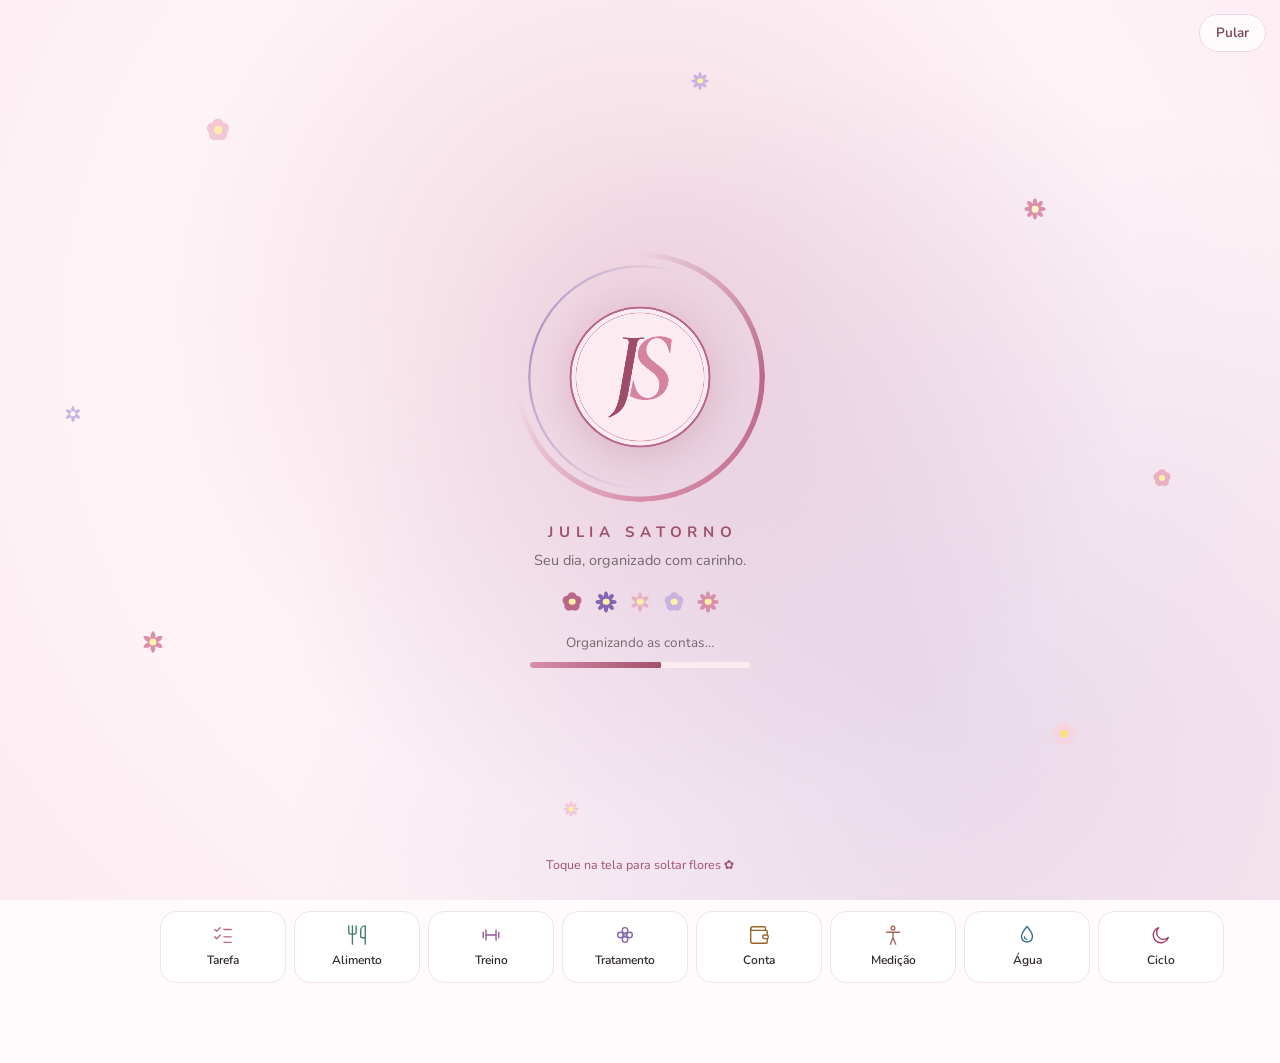
==== commit 37497b1c: "Versão 2.9.0: aparência mais delicada (paletas, letras e detalhes florais) - Paletas novas: Sálvia, " ====
--- a/index.html
+++ b/index.html
@@ -59,13 +59,30 @@
 
       // Aparência, antes da primeira pintura (sem piscar): tema e paleta de cores.
       //  - settings.theme: 'auto' (padrão: segue o modo claro/escuro do celular) | 'light' | 'dark';
-      //  - settings.palette: 'rose' (padrão) | 'lavanda' | 'pessego' | 'nude'.
-      // No <html>: data-theme só quando a usuária força; data-palette só fora do rosé (css/style.css).
-      var THEME_COLORS = { rose: ['#FFF7FA', '#20151B'], lavanda: ['#FAF7FD', '#1A1621'], pessego: ['#FFF8F4', '#221915'], nude: ['#FBF8F6', '#1F1A18'] };
+      //  - settings.palette: 'rose' (padrão) | 'lavanda' | 'pessego' | 'nude' | 'salvia' | 'nevoa' | 'cereja'
+      //    | 'estacoes' (troca sozinha conforme a estação do ano, hemisfério sul);
+      //  - settings.fontPreset: 'delicada' (padrão) | 'elegante' | 'manuscrita' | 'suave' (letra dos títulos);
+      //  - settings.deco: 'off' desliga os detalhes florais (padrão: ligados).
+      // No <html>: data-theme só quando a usuária força; data-palette só fora do rosé; data-font só fora da
+      // Delicada; data-deco="off" só quando desligado (css/style.css e css/delicado.css).
+      var THEME_COLORS = {
+        rose: ['#FFF7FA', '#20151B'], lavanda: ['#FAF7FD', '#1A1621'], pessego: ['#FFF8F4', '#221915'], nude: ['#FBF8F6', '#1F1A18'],
+        salvia: ['#F5FAF6', '#161F19'], nevoa: ['#F5F8FB', '#171E26'], cereja: ['#FFF5F6', '#22131A']
+      };
+      // Estação do ano no Brasil (hemisfério sul): primavera 22/9, verão 21/12, outono 20/3, inverno 21/6.
+      window.JS_SEASON = function (now) {
+        now = now || new Date();
+        var md = (now.getMonth() + 1) * 100 + now.getDate();
+        if (md >= 1221 || md < 320) return 'pessego';   // verão
+        if (md < 621) return 'nude';                     // outono
+        if (md < 922) return 'nevoa';                    // inverno
+        return 'salvia';                                 // primavera
+      };
       window.JS_THEME = function (theme, palette, animate) {
         var de = document.documentElement;
         theme = theme === 'dark' || theme === 'light' ? theme : 'auto';
-        palette = THEME_COLORS[palette] ? palette : 'rose';
+        var chosen = palette === 'estacoes' ? 'estacoes' : THEME_COLORS[palette] ? palette : 'rose';
+        palette = chosen === 'estacoes' ? window.JS_SEASON() : chosen;
         if (animate && window.requestAnimationFrame) {
           de.classList.add('theme-anim');
           clearTimeout(window.JS_THEME_T);
@@ -82,15 +99,27 @@
         var cs = document.querySelector('meta[name="color-scheme"]');
         if (cs) cs.setAttribute('content', theme === 'auto' ? 'light dark' : theme);
         var sysDark = !!(window.matchMedia && matchMedia('(prefers-color-scheme: dark)').matches);
-        window.JS_THEME_STATE = { theme: theme, palette: palette, dark: theme === 'dark' || (theme === 'auto' && sysDark) };
+        // palette = a paleta que está valendo; chosen = a que a usuária escolheu (pode ser "estacoes").
+        window.JS_THEME_STATE = { theme: theme, palette: palette, chosen: chosen, dark: theme === 'dark' || (theme === 'auto' && sysDark) };
         return window.JS_THEME_STATE;
       };
       window.JS_THEME(s.theme, s.palette);
+      // Letra dos títulos e detalhes florais.
+      window.JS_STYLE = function (font, deco) {
+        var de = document.documentElement;
+        font = font === 'elegante' || font === 'manuscrita' || font === 'suave' ? font : 'delicada';
+        deco = deco === 'off' ? 'off' : 'on';
+        if (font === 'delicada') de.removeAttribute('data-font'); else de.setAttribute('data-font', font);
+        if (deco === 'off') de.setAttribute('data-deco', 'off'); else de.removeAttribute('data-deco');
+        window.JS_STYLE_STATE = { font: font, deco: deco };
+        return window.JS_STYLE_STATE;
+      };
+      window.JS_STYLE(s.fontPreset, s.deco);
       // Celular mudou de claro para escuro (ou o contrário) com o app aberto, no automático.
       try {
         matchMedia('(prefers-color-scheme: dark)').addEventListener('change', function () {
           var st = window.JS_THEME_STATE || {};
-          window.JS_THEME(st.theme, st.palette);
+          window.JS_THEME(st.theme, st.chosen || st.palette);
         });
       } catch (e) { /* navegador antigo */ }
 
@@ -154,6 +183,7 @@
   <link rel="stylesheet" href="css/ferramentas.css">
   <link rel="stylesheet" href="css/dados.css">
   <link rel="stylesheet" href="css/bemestar.css">
+  <link rel="stylesheet" href="css/delicado.css">
 </head>
 <body>
   <!--logo:inicio--><svg width="0" height="0" style="position:absolute" aria-hidden="true" focusable="false"><defs><path id="js-j" transform="translate(256 256) scale(0.9305) translate(-264.07 -280.22)" pathLength="1" d="M178.75 392.11L178.75 392.11Q178.21 392.38 177.40 391.03Q176.59 389.68 177.13 389.14L177.13 389.14Q189.82 381.58 196.84 366.46Q203.86 351.34 207.91 329.20L207.91 329.20L231.94 193.12Q234.10 181.51 231.26 178Q228.43 174.49 217.36 174.49L217.36 174.49Q216.55 174.49 216.55 172.87Q216.55 171.25 217.36 171.25L217.36 171.25Q223.30 171.25 230.59 171.66Q237.88 172.06 245.98 172.06L245.98 172.06Q255.43 172.06 262.72 171.66Q270.01 171.25 275.68 171.25L275.68 171.25Q276.49 171.25 276.49 172.87Q276.49 174.49 275.68 174.49L275.68 174.49Q268.12 174.49 264.07 176.11Q260.02 177.73 258.13 181.78Q256.24 185.83 254.89 193.66L254.89 193.66L232.21 321.91Q228.43 342.97 221.95 356.20Q215.47 369.43 205.07 377.53Q194.68 385.63 178.75 392.11Z"/><path id="js-s" transform="translate(256 256) scale(0.9305) translate(-264.07 -280.22)" pathLength="1" d="M277.99 343.24L277.99 343.24Q268.53 343.24 258.95 341.21Q249.36 339.19 238.83 334.06L238.83 334.06Q237.75 333.25 237.21 332.04Q236.67 330.82 237.21 328.93L237.21 328.93L244.23 291.67Q244.23 290.32 245.72 290.32Q247.20 290.32 247.20 291.67L247.20 291.67Q249.63 305.98 254.49 316.24Q259.36 326.50 266.91 332.04Q274.47 337.57 285.00 337.57L285.00 337.57Q292.83 337.57 299.45 334.19Q306.06 330.82 310.65 324.48Q315.25 318.13 316.59 308.41L316.59 308.41Q318.75 296.53 314.84 287.89Q310.92 279.25 303.63 272.37Q296.34 265.48 287.97 259.54L287.97 259.54Q279.61 253.33 272.04 246.58Q264.49 239.83 260.57 231.06Q256.65 222.28 258.81 210.13L258.81 210.13Q261.78 195.82 270.69 186.64Q279.61 177.46 291.89 172.87Q304.17 168.28 317.13 168.28L317.13 168.28Q324.15 168.28 331.99 169.76Q339.81 171.25 347.91 174.76L347.91 174.76Q351.69 176.65 351.15 179.35L351.15 179.35L347.38 212.56Q347.11 213.64 345.75 213.64Q344.40 213.64 344.13 212.56L344.13 212.56Q342.25 201.22 337.79 192.44Q333.33 183.67 326.72 178.54Q320.11 173.41 310.92 173.41L310.92 173.41Q302.01 173.41 296.07 177.46Q290.13 181.51 286.76 187.58Q283.38 193.66 282.31 199.60L282.31 199.60Q280.41 210.40 284.19 218.09Q287.97 225.79 295.13 232Q302.28 238.21 310.12 244.42L310.12 244.42Q319.02 250.90 327.13 258.19Q335.23 265.48 339.68 274.93Q344.13 284.38 341.98 297.07L341.98 297.07Q339.54 309.76 331.44 320.29Q323.34 330.82 309.98 337.03Q296.62 343.24 277.99 343.24Z"/><path id="js-word" d="M-2.30 19.30L-2.30 19.30Q-2.50 19.40-2.80 18.90Q-3.10 18.40-2.90 18.20L-2.90 18.20Q1.80 15.40 4.40 9.80Q7 4.20 8.50-4L8.50-4L17.40-54.40Q18.20-58.70 17.15-60Q16.10-61.30 12-61.30L12-61.30Q11.70-61.30 11.70-61.90Q11.70-62.50 12-62.50L12-62.50Q14.20-62.50 16.90-62.35Q19.60-62.20 22.60-62.20L22.60-62.20Q26.10-62.20 28.80-62.35Q31.50-62.50 33.60-62.50L33.60-62.50Q33.90-62.50 33.90-61.90Q33.90-61.30 33.60-61.30L33.60-61.30Q30.80-61.30 29.30-60.70Q27.80-60.10 27.10-58.60Q26.40-57.10 25.90-54.20L25.90-54.20L17.50-6.70Q16.10 1.10 13.70 6Q11.30 10.90 7.45 13.90Q3.60 16.90-2.30 19.30ZM37.80 0.90L37.80 0.90Q35.50 0.90 34.05-0.50Q32.60-1.90 32.60-4.30L32.60-4.30Q32.60-6.60 34-7.95Q35.40-9.30 37.80-9.30L37.80-9.30Q40.20-9.30 41.55-7.95Q42.90-6.60 42.90-4.30L42.90-4.30Q42.90 0.90 37.80 0.90ZM69.70 1.20L69.70 1.20Q66.20 1.20 62.65 0.45Q59.10-0.30 55.20-2.20L55.20-2.20Q54.80-2.50 54.60-2.95Q54.40-3.40 54.60-4.10L54.60-4.10L57.20-17.90Q57.20-18.40 57.75-18.40Q58.30-18.40 58.30-17.90L58.30-17.90Q59.20-12.60 61.00-8.80Q62.80-5 65.60-2.95Q68.40-0.90 72.30-0.90L72.30-0.90Q75.20-0.90 77.65-2.15Q80.10-3.40 81.80-5.75Q83.50-8.10 84-11.70L84-11.70Q84.80-16.10 83.35-19.30Q81.90-22.50 79.20-25.05Q76.50-27.60 73.40-29.80L73.40-29.80Q70.30-32.10 67.50-34.60Q64.70-37.10 63.25-40.35Q61.80-43.60 62.60-48.10L62.60-48.10Q63.70-53.40 67-56.80Q70.30-60.20 74.85-61.90Q79.40-63.60 84.20-63.60L84.20-63.60Q86.80-63.60 89.70-63.05Q92.60-62.50 95.60-61.20L95.60-61.20Q97-60.50 96.80-59.50L96.80-59.50L95.40-47.20Q95.30-46.80 94.80-46.80Q94.30-46.80 94.20-47.20L94.20-47.20Q93.50-51.40 91.85-54.65Q90.20-57.90 87.75-59.80Q85.30-61.70 81.90-61.70L81.90-61.70Q78.60-61.70 76.40-60.20Q74.20-58.70 72.95-56.45Q71.70-54.20 71.30-52L71.30-52Q70.60-48 72-45.15Q73.40-42.30 76.05-40Q78.70-37.70 81.60-35.40L81.60-35.40Q84.90-33 87.90-30.30Q90.90-27.60 92.55-24.10Q94.20-20.60 93.40-15.90L93.40-15.90Q92.50-11.20 89.50-7.30Q86.50-3.40 81.55-1.10Q76.60 1.20 69.70 1.20ZM104.90 0.90L104.90 0.90Q102.60 0.90 101.15-0.50Q99.70-1.90 99.70-4.30L99.70-4.30Q99.70-6.60 101.10-7.95Q102.50-9.30 104.90-9.30L104.90-9.30Q107.30-9.30 108.65-7.95Q110-6.60 110-4.30L110-4.30Q110 0.90 104.90 0.90Z"/></defs></svg><!--logo:fim-->
--- a/css/style.css
+++ b/css/style.css
@@ -370,10 +370,10 @@
 .fab:active { transform: scale(.9) rotate(90deg); box-shadow: 0 .1875rem .625rem var(--accent-glow); }
 
 /* ---------- Títulos ---------- */
-.page-title { font-family: var(--font-display); font-style: italic; font-size: 2.25rem; font-weight: 600; line-height: 1.08; margin: .25rem 0 .75rem; letter-spacing: 0; color: var(--rose800); }
+.page-title { font-family: var(--font-display); font-style: var(--display-style, italic); font-size: calc(2.25rem * var(--display-k, 1)); font-weight: var(--display-weight, 600); line-height: 1.08; margin: .25rem 0 .75rem; letter-spacing: 0; color: var(--rose800); }
 .page-sub { color: var(--muted); margin: -.375rem 0 1rem; }
 .hero { padding: .25rem 0 1rem; }
-.hero h1 { font-family: var(--font-display); font-style: italic; font-size: 2.375rem; font-weight: 600; line-height: 1.08; margin: .375rem 0 .25rem; letter-spacing: 0; color: var(--rose800); }
+.hero h1 { font-family: var(--font-display); font-style: var(--display-style, italic); font-size: calc(2.375rem * var(--display-k, 1)); font-weight: var(--display-weight, 600); line-height: 1.08; margin: .375rem 0 .25rem; letter-spacing: 0; color: var(--rose800); }
 .eyebrow { color: var(--rose700); font-size: .6875rem; font-weight: 700; letter-spacing: .16rem; }
 .muted { color: var(--muted); }
 .small { font-size: .8125rem; }
@@ -624,7 +624,7 @@
 .cal-cell.sel .n { background: var(--accent); color: var(--on-accent); box-shadow: none; }
 .dots { display: flex; gap: .125rem; height: .375rem; }
 .dots i { width: .375rem; height: .375rem; border-radius: 50%; display: block; }
-.day-title { font-family: var(--font-display); font-style: italic; font-size: 1.5rem; font-weight: 600; margin: 0 .125rem .75rem; color: var(--rose800); }
+.day-title { font-family: var(--font-display); font-style: var(--display-style, italic); font-size: calc(1.5rem * var(--display-k, 1)); font-weight: var(--display-weight, 600); margin: 0 .125rem .75rem; color: var(--rose800); }
 
 /* ---------- Folhas e diálogos ---------- */
 dialog { color: var(--text); }
@@ -637,7 +637,7 @@
 .sheet[open] { display: flex; }
 .sheet-form { display: flex; flex-direction: column; width: 100%; max-height: 92dvh; }
 .sheet-head { display: flex; align-items: flex-start; justify-content: space-between; gap: .5rem; padding: 1.125rem .75rem .625rem 1.25rem; border-bottom: .0625rem solid var(--border); }
-.sheet-head h2 { font-family: var(--font-display); font-style: italic; font-size: 1.625rem; font-weight: 600; line-height: 1.1; color: var(--rose800); overflow-wrap: anywhere; }
+.sheet-head h2 { font-family: var(--font-display); font-style: var(--display-style, italic); font-size: calc(1.625rem * var(--display-k, 1)); font-weight: var(--display-weight, 600); line-height: 1.1; color: var(--rose800); overflow-wrap: anywhere; }
 .sheet-titles { min-width: 0; padding-top: .375rem; }
 .sheet-sub { color: var(--muted); font-size: .8438rem; margin-top: .125rem; }
 .sheet-body { padding: 1rem 1.25rem .5rem; overflow-y: auto; overscroll-behavior: contain; flex: 1; }
@@ -653,7 +653,7 @@
 
 .confirm { border: 0; padding: 0; border-radius: 1.625rem; width: calc(100% - 2rem); max-width: 25rem; background: var(--surface); box-shadow: var(--shadow-lg); }
 .confirm-box { padding: 1.375rem 1.25rem 1rem; }
-.confirm-box h2 { font-family: var(--font-display); font-style: italic; font-size: 1.625rem; font-weight: 600; line-height: 1.1; color: var(--rose800); margin-bottom: .5rem; }
+.confirm-box h2 { font-family: var(--font-display); font-style: var(--display-style, italic); font-size: calc(1.625rem * var(--display-k, 1)); font-weight: var(--display-weight, 600); line-height: 1.1; color: var(--rose800); margin-bottom: .5rem; }
 .confirm-box p { color: var(--muted); margin-bottom: 1.125rem; overflow-wrap: anywhere; }
 .confirm-actions { display: flex; flex-direction: column; gap: .5rem; }
 
--- a/css/v2.css
+++ b/css/v2.css
@@ -107,7 +107,7 @@
 body.focus-mode .content { padding-bottom: calc(2.5rem + var(--safe-b)); }
 .ses-top { display: flex; align-items: center; gap: .375rem; margin: 0 0 .625rem -.625rem; }
 .ses-title { flex: 1; min-width: 0; }
-.ses-title h1 { font-family: var(--font-display); font-style: italic; font-size: 1.75rem; font-weight: 600; line-height: 1.15; color: var(--rose800); overflow: hidden; text-overflow: ellipsis; white-space: nowrap; }
+.ses-title h1 { font-family: var(--font-display); font-style: var(--display-style, italic); font-size: calc(1.75rem * var(--display-k, 1)); font-weight: var(--display-weight, 600); line-height: 1.15; color: var(--rose800); overflow: hidden; text-overflow: ellipsis; white-space: nowrap; }
 .ses-clock { display: flex; flex-direction: column; align-items: flex-end; flex: none; }
 .ses-clock span { font-size: 1.375rem; font-weight: 800; color: var(--m-work); font-variant-numeric: tabular-nums; }
 .ses-clock small { color: var(--muted); font-size: .75rem; }
@@ -536,7 +536,7 @@
 .content[class*="enter-"] .insights li:nth-child(3) { animation-delay: 140ms; }
 .content[class*="enter-"] .insights li:nth-child(4) { animation-delay: 210ms; }
 .content[class*="enter-"] .insights li:nth-child(n+5) { animation-delay: 280ms; }
-.mod-head { display: flex; align-items: center; gap: .625rem; font-family: var(--font-display); font-style: italic; font-size: 1.5rem; font-weight: 600; color: var(--rose800); margin: 1.25rem .125rem .625rem; }
+.mod-head { display: flex; align-items: center; gap: .625rem; font-family: var(--font-display); font-style: var(--display-style, italic); font-size: calc(1.5rem * var(--display-k, 1)); font-weight: var(--display-weight, 600); color: var(--rose800); margin: 1.25rem .125rem .625rem; }
 .mod-ic.sm { width: 2.125rem; height: 2.125rem; border-radius: .6875rem; display: grid; place-items: center; background: var(--rose100); color: var(--rose700); flex: none; }
 .mh-treino .mod-ic { background: var(--m-work-bg); color: var(--m-work); }
 .mh-corpo .mod-ic { background: var(--m-body-bg); color: var(--m-body); }
--- a/css/v26.css
+++ b/css/v26.css
@@ -112,10 +112,10 @@
 .cw-ovu { stroke: var(--ph-ovu, #A8643A); opacity: .85; }
 .cw-lut { stroke: var(--ph-lut, #7A5BA6); opacity: .75; }
 .cw-mark { fill: var(--surface, #fff); stroke: var(--ph); stroke-width: 4; filter: drop-shadow(0 .0625rem .125rem rgba(0, 0, 0, .18)); }
-.cw-big { font-family: var(--font-display, var(--serif)); font-style: italic; font-weight: 700; font-size: 3rem; fill: var(--text); text-anchor: middle; }
+.cw-big { font-family: var(--font-display, var(--serif)); font-style: var(--display-style, italic); font-weight: 700; font-size: calc(3rem * var(--display-k, 1)); fill: var(--text); text-anchor: middle; }
 .cw-small { font-size: .8125rem; fill: var(--muted); text-anchor: middle; font-weight: 600; }
 .cy-info { width: 100%; }
-.cy-phase { font-family: var(--font-display, var(--serif)); font-style: italic; font-weight: 700; font-size: 1.75rem; color: var(--ph); line-height: 1.15; }
+.cy-phase { font-family: var(--font-display, var(--serif)); font-style: var(--display-style, italic); font-weight: 700; font-size: calc(1.75rem * var(--display-k, 1)); color: var(--ph); line-height: 1.15; }
 .cy-about { color: var(--muted); margin: .25rem 0 .75rem; }
 .cy-next { list-style: none; padding: 0; margin: 0 0 .75rem; display: grid; gap: .375rem; text-align: left; }
 .cy-next li { display: flex; gap: .5rem; align-items: flex-start; background: var(--surface); border: .0625rem solid var(--border); border-radius: .75rem; padding: .5rem .625rem; font-size: .875rem; }
@@ -169,7 +169,7 @@
 .lg.dot { width: .375rem !important; height: .375rem !important; background: var(--ph-lut, #7A5BA6); }
 .cycle-hist .mini-stats { margin-bottom: .5rem; grid-template-columns: repeat(auto-fit, minmax(7rem, 1fr)); }
 .cycle-intro { text-align: center; padding: 1.75rem 1.25rem; background: linear-gradient(180deg, var(--ph-men-bg, #FBE8EF), var(--surface) 80%); }
-.cycle-intro h2 { font-family: var(--font-display, var(--serif)); font-style: italic; font-size: 1.75rem; color: var(--rose800); margin: .5rem 0; }
+.cycle-intro h2 { font-family: var(--font-display, var(--serif)); font-style: var(--display-style, italic); font-size: calc(1.75rem * var(--display-k, 1)); color: var(--rose800); margin: .5rem 0; }
 .cycle-intro p { color: var(--muted); margin-bottom: 1rem; }
 .cy-intro-art { width: 4.5rem; height: 4.5rem; margin: 0 auto; border-radius: 50%; display: grid; place-items: center; font-size: 2.25rem; background: var(--surface); box-shadow: 0 0 0 .5rem color-mix(in srgb, var(--ph-men, #B5577A) 12%, transparent); }
 
--- a/css/jardim.css
+++ b/css/jardim.css
@@ -64,7 +64,7 @@
 /* ---------- Jardim completo (folha) ---------- */
 .jd-sum { display: grid; grid-template-columns: repeat(3, 1fr); gap: .5rem; margin-bottom: .5rem; }
 .jd-sum div { background: var(--rose50); border-radius: .75rem; padding: .625rem; display: flex; flex-direction: column; min-width: 0; }
-.jd-sum strong { font-size: 1.5rem; font-family: var(--font-display); font-style: italic; color: var(--rose800); line-height: 1.1; }
+.jd-sum strong { font-size: calc(1.5rem * var(--display-k, 1)); font-family: var(--font-display); font-style: var(--display-style, italic); color: var(--rose800); line-height: 1.1; }
 .jd-sum span { font-size: .75rem; color: var(--muted); }
 .jd-leg { list-style: none; display: flex; flex-wrap: wrap; gap: .25rem .75rem; padding: 0; margin: 0 0 .75rem; font-size: .6875rem; color: var(--muted); }
 .jd-leg li { display: inline-flex; align-items: center; gap: .125rem; }
@@ -91,7 +91,7 @@
 /* ---------- Resumo semanal ---------- */
 .rs-nav .icon-btn[disabled] { opacity: .3; }
 .rs-hero { background: linear-gradient(180deg, var(--rose100), var(--surface) 85%); }
-.rs-texto { font-family: var(--font-display); font-style: italic; font-size: 1.375rem; line-height: 1.38; color: var(--rose800); margin: .25rem 0 .5rem; }
+.rs-texto { font-family: var(--font-display); font-style: var(--display-style, italic); font-size: calc(1.375rem * var(--display-k, 1)); line-height: 1.38; color: var(--rose800); margin: .25rem 0 .5rem; }
 .rs-dest { margin-top: .25rem; }
 .rs-tiles { margin-bottom: .25rem; }
 .rs-sub { margin: .625rem 0 .125rem; }
--- a/css/delicado.css
+++ b/css/delicado.css
@@ -0,0 +1,155 @@
+/* J.S. 2.9 — mais delicado e feminino: letras, paletas novas e detalhes florais.
+   Carregado por último (depois de style.css e das folhas das telas).
+   - Letra dos títulos: <html data-font="elegante|manuscrita|suave"> (sem atributo = Delicada, a de sempre).
+   - Detalhes florais: ligados por padrão; <html data-deco="off"> desliga florzinhas, ornamentos e sombras
+     coloridas, e volta ao traço dos ícones e aos cantos de antes.
+   - Paletas novas: <html data-palette="salvia|nevoa|cereja">. "Estações" não tem bloco próprio: o <head>
+     do index.html troca por Sálvia/Pêssego/Nude/Névoa conforme a data (hemisfério sul).
+   Contraste: mesmas regras do style.css (texto >= 4,5:1; conferido por scratchpad/v29/contraste.js). */
+
+/* ---------- 1. Fontes guardadas no app (só baixam se a letra for escolhida). Licença: fonts/OFL.txt ---------- */
+@font-face {
+  font-family: 'Playfair Display'; font-style: normal; font-weight: 500 800; font-display: swap;
+  src: url(../fonts/playfair-display-latin.woff2) format('woff2');
+  unicode-range: U+0000-00FF, U+0131, U+0152-0153, U+02BB-02BC, U+02C6, U+02DA, U+02DC, U+0304, U+0308, U+0329, U+2000-206F, U+20AC, U+2122, U+2191, U+2193, U+2212, U+2215, U+FEFF, U+FFFD;
+}
+@font-face {
+  font-family: 'Dancing Script'; font-style: normal; font-weight: 500 700; font-display: swap;
+  src: url(../fonts/dancing-script-latin.woff2) format('woff2');
+  unicode-range: U+0000-00FF, U+0131, U+0152-0153, U+02BB-02BC, U+02C6, U+02DA, U+02DC, U+0304, U+0308, U+0329, U+2000-206F, U+20AC, U+2122, U+2191, U+2193, U+2212, U+2215, U+FEFF, U+FFFD;
+}
+@font-face {
+  font-family: 'Quicksand'; font-style: normal; font-weight: 400 700; font-display: swap;
+  src: url(../fonts/quicksand-latin.woff2) format('woff2');
+  unicode-range: U+0000-00FF, U+0131, U+0152-0153, U+02BB-02BC, U+02C6, U+02DA, U+02DC, U+0304, U+0308, U+0329, U+2000-206F, U+20AC, U+2122, U+2191, U+2193, U+2212, U+2215, U+FEFF, U+FFFD;
+}
+
+/* ---------- 2. Estilos de letra ----------
+   Os títulos leem --font-display, --display-style (itálico ou não), --display-weight e --display-k
+   (multiplica o tamanho: cada família tem um "tamanho de olho" diferente). */
+:root { --display-style: italic; --display-weight: 600; --display-k: 1; }
+html[data-font="elegante"] {
+  --font-display: 'Playfair Display', Georgia, "Times New Roman", serif;
+  --display-style: normal; --display-weight: 600; --display-k: .82;
+}
+html[data-font="manuscrita"] {
+  --font-display: 'Dancing Script', 'Segoe Script', 'Brush Script MT', cursive;
+  --display-style: normal; --display-weight: 600; --display-k: 1.06;
+}
+html[data-font="suave"] {
+  --font: 'Quicksand', 'Nunito', system-ui, -apple-system, "Segoe UI", Roboto, "Helvetica Neue", Arial, sans-serif;
+  --font-display: 'Quicksand', 'Nunito', system-ui, sans-serif;
+  --display-style: normal; --display-weight: 600; --display-k: .86;
+}
+html[data-font="suave"] .page-title, html[data-font="suave"] .hero h1 { letter-spacing: -.01em; }
+
+/* ---------- 3. Paletas novas ---------- */
+:root[data-palette="salvia"] {
+  --l-rose50: #F5FAF6; --l-rose100: #E8F3EA; --l-rose200: #D0E6D4; --l-rose300: #AED0B5; --l-rose400: #85B28F; --l-rose600: #4F8862; --l-rose700: #3A7050; --l-rose800: #2C5640;
+  --l-bg: #FAFCFA; --l-text: #25302A; --l-muted: #5F6E66; --l-border: #E0ECE3; --l-topbar: rgba(245, 250, 246, .9);
+  --l-accent: #3A7050; --l-grad: linear-gradient(135deg, #46805C 0%, #316043 100%);
+  --l-glow: rgba(58, 112, 80, .22); --l-ring: rgba(79, 136, 98, .2); --l-bg-a: rgba(208, 230, 212, .6); --l-bg-b: rgba(245, 225, 226, .4);
+  --l-glow1: rgba(133, 178, 143, .38); --l-glow2: rgba(217, 142, 170, .18);
+  --d-rose50: #1F2A23; --d-rose100: #2A3A2F; --d-rose200: #3D5345; --d-rose300: #58765F; --d-rose400: #7A9C84; --d-rose600: #A5CBAF; --d-rose700: #BDDBC5; --d-rose800: #D6EBDC;
+  --d-bg: #121A15; --d-surface: #1A251E; --d-text: #E9F3EC; --d-muted: #B3C4B9; --d-border: #2F4136; --d-topbar: rgba(20, 30, 24, .9);
+  --d-accent: #9CCBA9; --d-on-accent: #10241A; --d-grad: linear-gradient(135deg, #B0DBBC 0%, #8ABB98 100%);
+  --d-glow: rgba(156, 203, 169, .2); --d-ring: rgba(156, 203, 169, .28); --d-bg-a: rgba(60, 100, 75, .3); --d-bg-b: rgba(110, 60, 88, .16);
+}
+:root[data-palette="nevoa"] {
+  --l-rose50: #F5F8FB; --l-rose100: #E8EFF6; --l-rose200: #D3E0EC; --l-rose300: #B3C8DC; --l-rose400: #8CA8C5; --l-rose600: #5A7CA3; --l-rose700: #43668C; --l-rose800: #324F6F;
+  --l-bg: #F9FBFD; --l-text: #262D35; --l-muted: #636E7A; --l-border: #E1E9F1; --l-topbar: rgba(245, 248, 251, .9);
+  --l-accent: #43668C; --l-grad: linear-gradient(135deg, #4F76A0 0%, #3B5D83 100%);
+  --l-glow: rgba(67, 102, 140, .22); --l-ring: rgba(90, 124, 163, .2); --l-bg-a: rgba(211, 224, 236, .6); --l-bg-b: rgba(235, 225, 243, .4);
+  --l-glow1: rgba(140, 168, 197, .38); --l-glow2: rgba(174, 149, 214, .18);
+  --d-rose50: #1E2630; --d-rose100: #283342; --d-rose200: #3A4A5F; --d-rose300: #566D8A; --d-rose400: #7A93B1; --d-rose600: #A8C0DC; --d-rose700: #C2D4E9; --d-rose800: #DAE6F4;
+  --d-bg: #131920; --d-surface: #1B232D; --d-text: #EAF0F7; --d-muted: #B5C2D0; --d-border: #2F3C4B; --d-topbar: rgba(24, 31, 40, .9);
+  --d-accent: #A3BEE0; --d-on-accent: #12202F; --d-grad: linear-gradient(135deg, #B9D0EC 0%, #8EAED6 100%);
+  --d-glow: rgba(163, 190, 224, .2); --d-ring: rgba(163, 190, 224, .28); --d-bg-a: rgba(60, 90, 130, .3); --d-bg-b: rgba(100, 70, 130, .16);
+}
+:root[data-palette="cereja"] {
+  --l-rose50: #FFF5F6; --l-rose100: #FBE6EA; --l-rose200: #F4CBD4; --l-rose300: #E8A3B3; --l-rose400: #D6738C; --l-rose600: #B83A5E; --l-rose700: #96294A; --l-rose800: #701F39;
+  --l-bg: #FFFAFA; --l-text: #2E2024; --l-muted: #725F66; --l-border: #F2DFE3; --l-topbar: rgba(255, 245, 246, .9);
+  --l-accent: #96294A; --l-grad: linear-gradient(135deg, #A8335A 0%, #85213F 100%);
+  --l-glow: rgba(150, 41, 74, .24); --l-ring: rgba(184, 58, 94, .2); --l-bg-a: rgba(244, 203, 212, .55); --l-bg-b: rgba(226, 214, 243, .35);
+  --l-glow1: rgba(214, 115, 140, .38); --l-glow2: rgba(143, 107, 179, .2);
+  --d-rose50: #2E1A21; --d-rose100: #3F2230; --d-rose200: #5C3042; --d-rose300: #8A4A63; --d-rose400: #B26580; --d-rose600: #E58BA6; --d-rose700: #F0A9BD; --d-rose800: #F8CBD8;
+  --d-bg: #1C1015; --d-surface: #28171E; --d-text: #F8E9EE; --d-muted: #C9AAB5; --d-border: #47303A; --d-topbar: rgba(34, 19, 26, .9);
+  --d-accent: #EE92AE; --d-on-accent: #2A0F1A; --d-grad: linear-gradient(135deg, #F5A8BF 0%, #E0789A 100%);
+  --d-glow: rgba(238, 146, 174, .22); --d-ring: rgba(238, 146, 174, .28); --d-bg-a: rgba(130, 40, 70, .3); --d-bg-b: rgba(90, 64, 130, .16);
+}
+/* Bolinhas de escolha (Configurações → Aparência). "Estações" mostra as quatro cores que ela usa. */
+.pal-salvia .pal-dot { background: var(--pal-salvia); }
+.pal-nevoa .pal-dot { background: var(--pal-nevoa); }
+.pal-cereja .pal-dot { background: var(--pal-cereja); }
+.pal-estacoes .pal-dot { background: var(--pal-estacoes); }
+:root {
+  --pal-salvia: linear-gradient(135deg, #E8F3EA 0%, #85B28F 50%, #3A7050 100%);
+  --pal-nevoa: linear-gradient(135deg, #E8EFF6 0%, #8CA8C5 50%, #43668C 100%);
+  --pal-cereja: linear-gradient(135deg, #F4CBD4 0%, #D6738C 50%, #96294A 100%);
+  --pal-estacoes: conic-gradient(from 45deg, #85B28F 0 25%, #E7A27E 0 50%, #C9A593 0 75%, #8CA8C5 0 100%);
+}
+
+/* ---------- 4. Detalhes florais (desligáveis: data-deco="off") ---------- */
+:root {
+  --flourish: url("data:image/svg+xml,%3Csvg xmlns='http://www.w3.org/2000/svg' viewBox='0 0 100 10'%3E%3Cg fill='none' stroke='%23000' stroke-width='1.2' stroke-linecap='round'%3E%3Cpath d='M2 5h34'/%3E%3Cpath d='M64 5h34' opacity='.45'/%3E%3Cg transform='translate(50 5)'%3E%3Ccircle cx='0' cy='-2.6' r='2.1'/%3E%3Ccircle cx='2.5' cy='-.8' r='2.1'/%3E%3Ccircle cx='1.5' cy='2.1' r='2.1'/%3E%3Ccircle cx='-1.5' cy='2.1' r='2.1'/%3E%3Ccircle cx='-2.5' cy='-.8' r='2.1'/%3E%3C/g%3E%3C/g%3E%3Ccircle cx='50' cy='5' r='1.2' fill='%23000'/%3E%3C/svg%3E");
+  /* sombra dos cartões: tingida com a cor da paleta no claro, preta no escuro */
+  --tint-a: rgba(120, 70, 90, .05); --tint-b: rgba(120, 70, 90, .07);
+}
+@supports (color: color-mix(in srgb, red, blue)) {
+  :root { --tint-a: color-mix(in srgb, var(--rose400) 10%, transparent); --tint-b: color-mix(in srgb, var(--rose400) 17%, transparent); }
+}
+:root[data-theme="dark"] { --tint-a: rgba(0, 0, 0, .22); --tint-b: rgba(0, 0, 0, .28); }
+@media (prefers-color-scheme: dark) {
+  :root:not([data-theme="light"]) { --tint-a: rgba(0, 0, 0, .22); --tint-b: rgba(0, 0, 0, .28); }
+}
+:root:not([data-deco="off"]) { --radius: 1.375rem; }
+
+/* Cartões: canto mais redondo, sombra colorida bem leve e uma florzinha "pregada" na borda de cima
+   (fora da área do texto, para não cobrir selos e links); alterna de lado de um cartão para o outro. */
+:where(:root:not([data-deco="off"])) .card { box-shadow: 0 .0625rem .1875rem var(--tint-a), 0 .5rem 1.75rem var(--tint-b); }
+:where(:root:not([data-deco="off"])) .card:not(.warn):not(.danger-zone) { position: relative; }
+:where(:root:not([data-deco="off"])) .card:not(.warn):not(.danger-zone)::after {
+  content: ""; position: absolute; right: 1.5rem; top: -.4375rem; width: 1.0625rem; height: 1.0625rem; pointer-events: none;
+  background: var(--rose300);
+  -webkit-mask: var(--fl1) center / contain no-repeat; mask: var(--fl1) center / contain no-repeat;
+}
+:where(:root:not([data-deco="off"])) .card:not(.warn):not(.danger-zone):nth-child(even)::after {
+  right: auto; left: 1.5rem; background: var(--lav-soft);
+  -webkit-mask-image: var(--fl2); mask-image: var(--fl2);
+}
+
+/* Ícones com traço mais fino. */
+:where(:root:not([data-deco="off"])) svg.ic, :where(:root:not([data-deco="off"])) .top-actions svg, :where(:root:not([data-deco="off"])) .tabbar svg { stroke-width: 1.5; }
+:where(:root:not([data-deco="off"])) .fab svg { stroke-width: 1.75; }
+
+/* Título de cada tela com um raminho de florzinha embaixo. */
+:where(:root:not([data-deco="off"])) .page-title { position: relative; padding-bottom: .625rem; }
+:where(:root:not([data-deco="off"])) .page-title::after {
+  content: ""; position: absolute; left: .125rem; bottom: 0; width: 5.5rem; height: .55rem; pointer-events: none;
+  background: var(--rose300);
+  -webkit-mask: var(--flourish) left center / contain no-repeat; mask: var(--flourish) left center / contain no-repeat;
+}
+
+/* Telas vazias: medalhão com anel duplo e dois raminhos nos cantos. */
+:where(:root:not([data-deco="off"])) .empty:has(> .empty-ic) { position: relative; overflow: hidden; padding: 1.75rem 1rem 1.5rem; }
+:where(:root:not([data-deco="off"])) .empty:has(> .empty-ic)::before, :where(:root:not([data-deco="off"])) .empty:has(> .empty-ic)::after {
+  content: ""; position: absolute; width: 5rem; height: 5rem; pointer-events: none; background: var(--rose300); opacity: .38;
+  -webkit-mask: var(--sprig) center / contain no-repeat; mask: var(--sprig) center / contain no-repeat;
+}
+:where(:root:not([data-deco="off"])) .empty:has(> .empty-ic)::after { right: -.5rem; bottom: -.625rem; transform: scaleX(-1); }
+:where(:root:not([data-deco="off"])) .empty:has(> .empty-ic)::before { left: -.5rem; top: -.625rem; transform: rotate(180deg); opacity: .26; width: 4rem; height: 4rem; }
+:where(:root:not([data-deco="off"])) .empty-ic { width: 3.75rem; height: 3.75rem; box-shadow: 0 0 0 .3125rem var(--rose50), 0 0 0 .375rem var(--rose200); }
+:where(:root:not([data-deco="off"])) .empty > p { position: relative; }
+
+/* ---------- 5. Configurações → Aparência: escolha da letra ---------- */
+.fontopts { display: grid; grid-template-columns: repeat(2, minmax(0, 1fr)); gap: .5rem; }
+.field .fopt { position: relative; display: flex; flex-direction: column; align-items: center; justify-content: center; gap: .125rem; padding: .625rem .375rem .5rem; border: .0625rem solid var(--border); border-radius: 1rem; background: var(--surface); cursor: pointer; margin: 0 !important; color: var(--text) !important; text-align: center; min-height: 4.25rem; }
+.fopt input { position: absolute; opacity: 0; width: .0625rem; height: .0625rem; }
+.fopt:has(input:checked) { border-color: var(--rose400); background: var(--rose50); }
+.fopt:has(input:focus-visible) { outline: .125rem solid var(--rose600); outline-offset: .125rem; }
+.fopt-sample { display: block; font-size: 1.5rem; line-height: 1.15; color: var(--rose800); }
+.fopt-name { display: block; font-size: .75rem; font-weight: 650; color: var(--muted); }
+.fo-delicada .fopt-sample { font-family: 'Cormorant Garamond', Georgia, serif; font-style: italic; font-weight: 600; }
+.fo-elegante .fopt-sample { font-family: 'Playfair Display', Georgia, serif; font-weight: 600; font-size: 1.25rem; }
+.fo-manuscrita .fopt-sample { font-family: 'Dancing Script', 'Segoe Script', cursive; font-weight: 600; font-size: 1.625rem; }
+.fo-suave .fopt-sample { font-family: 'Quicksand', 'Nunito', system-ui, sans-serif; font-weight: 600; font-size: 1.25rem; }
